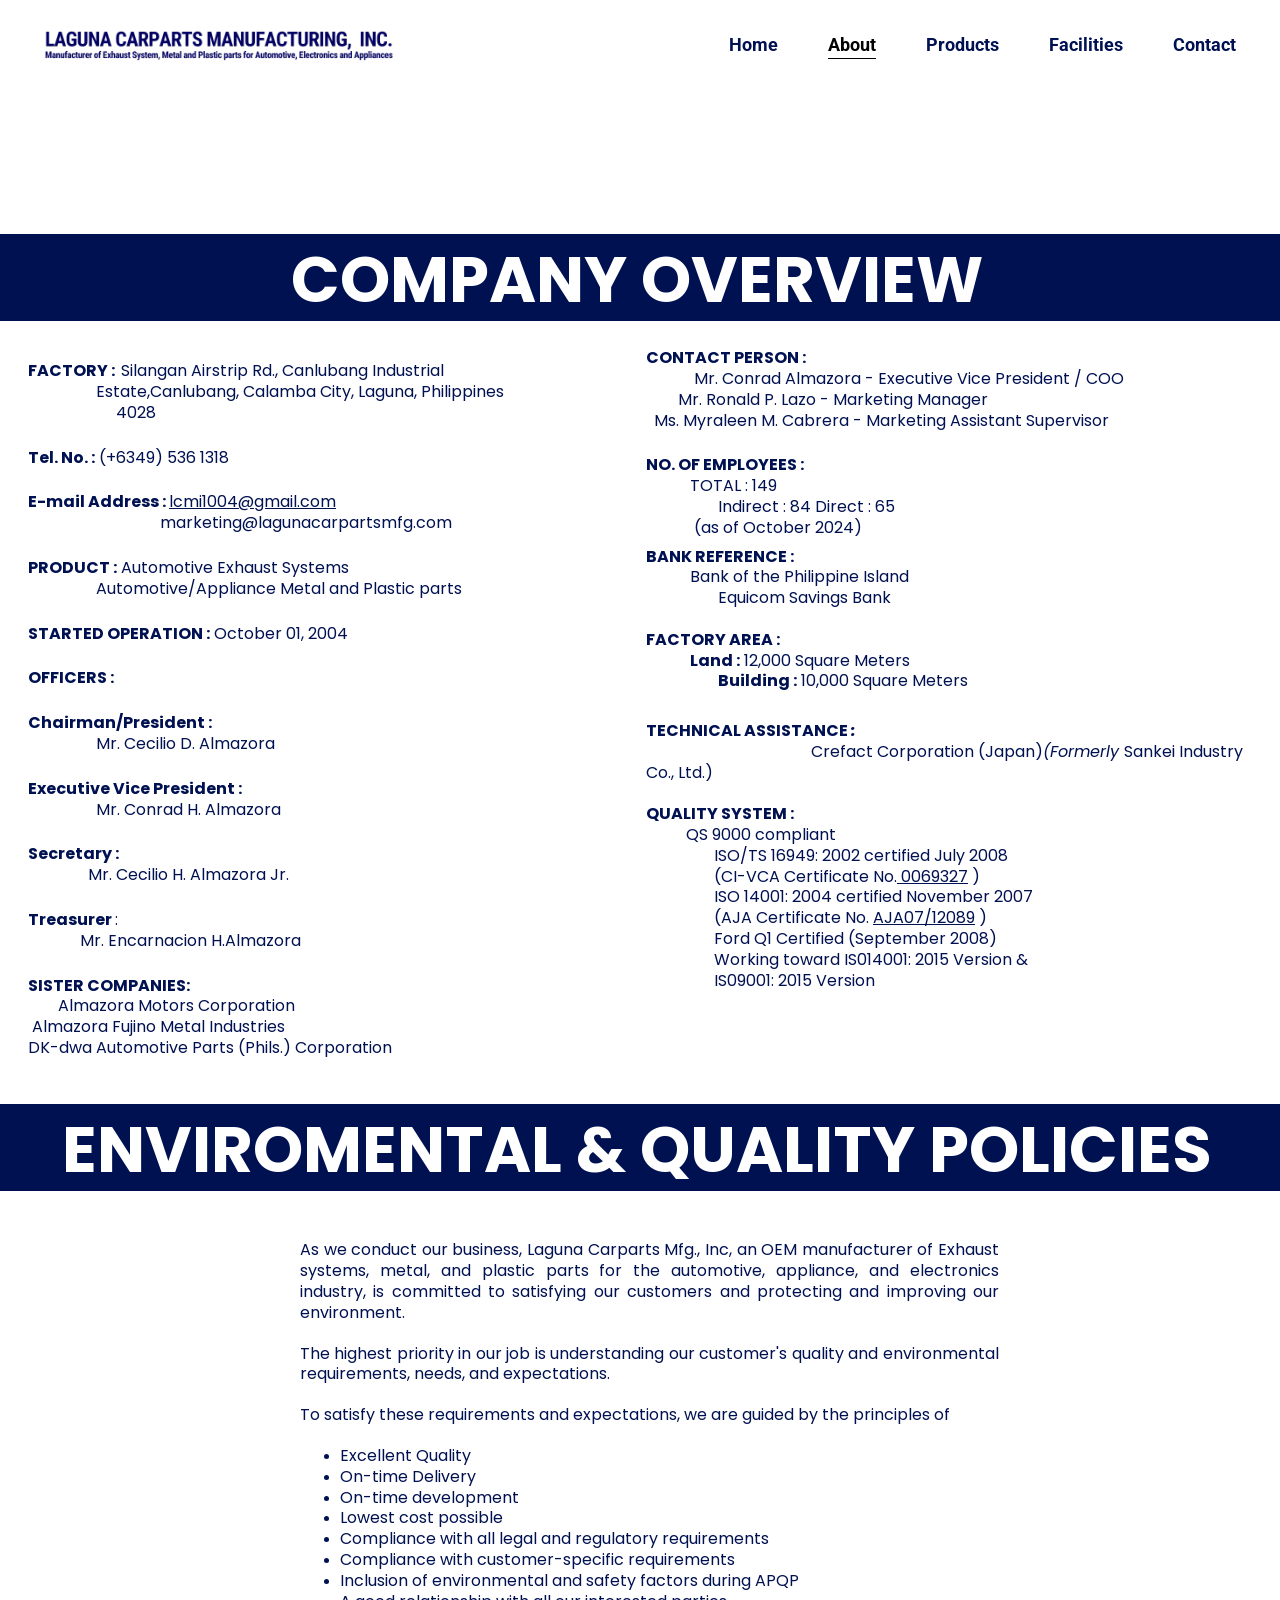
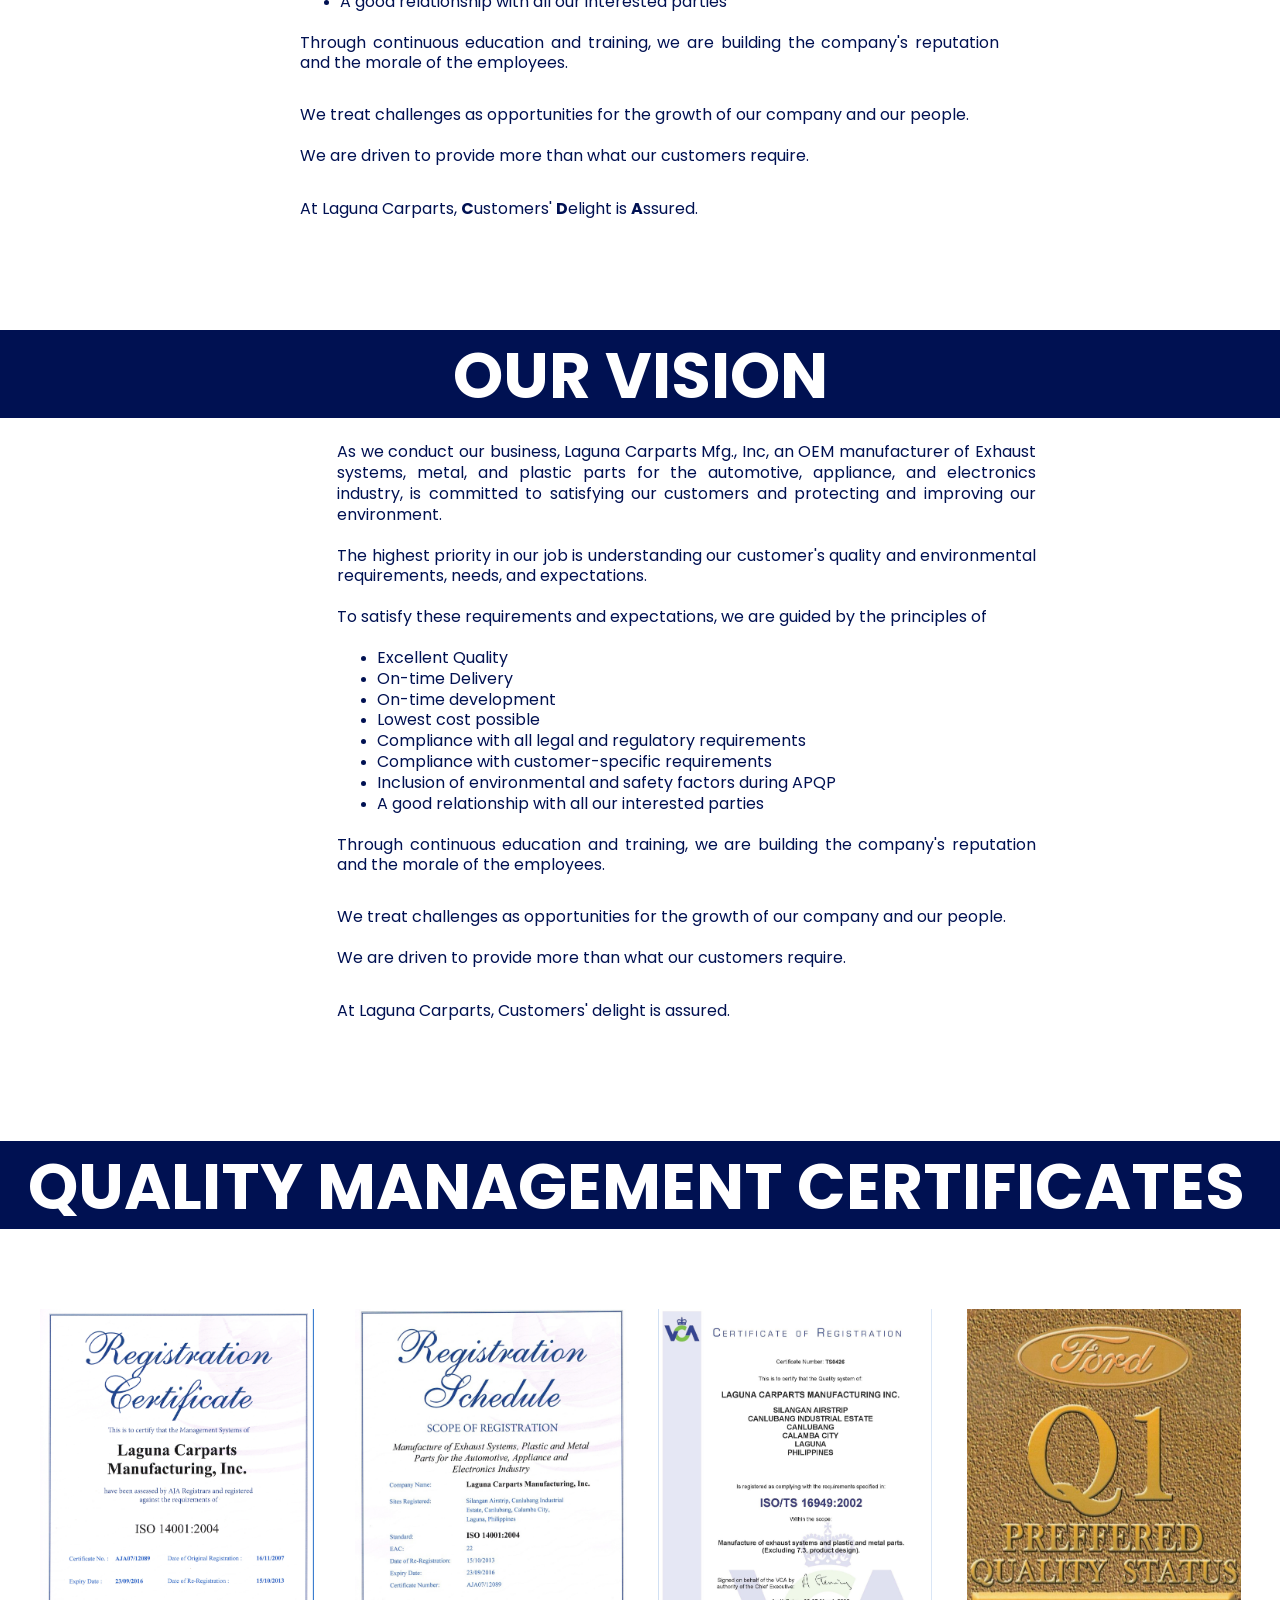
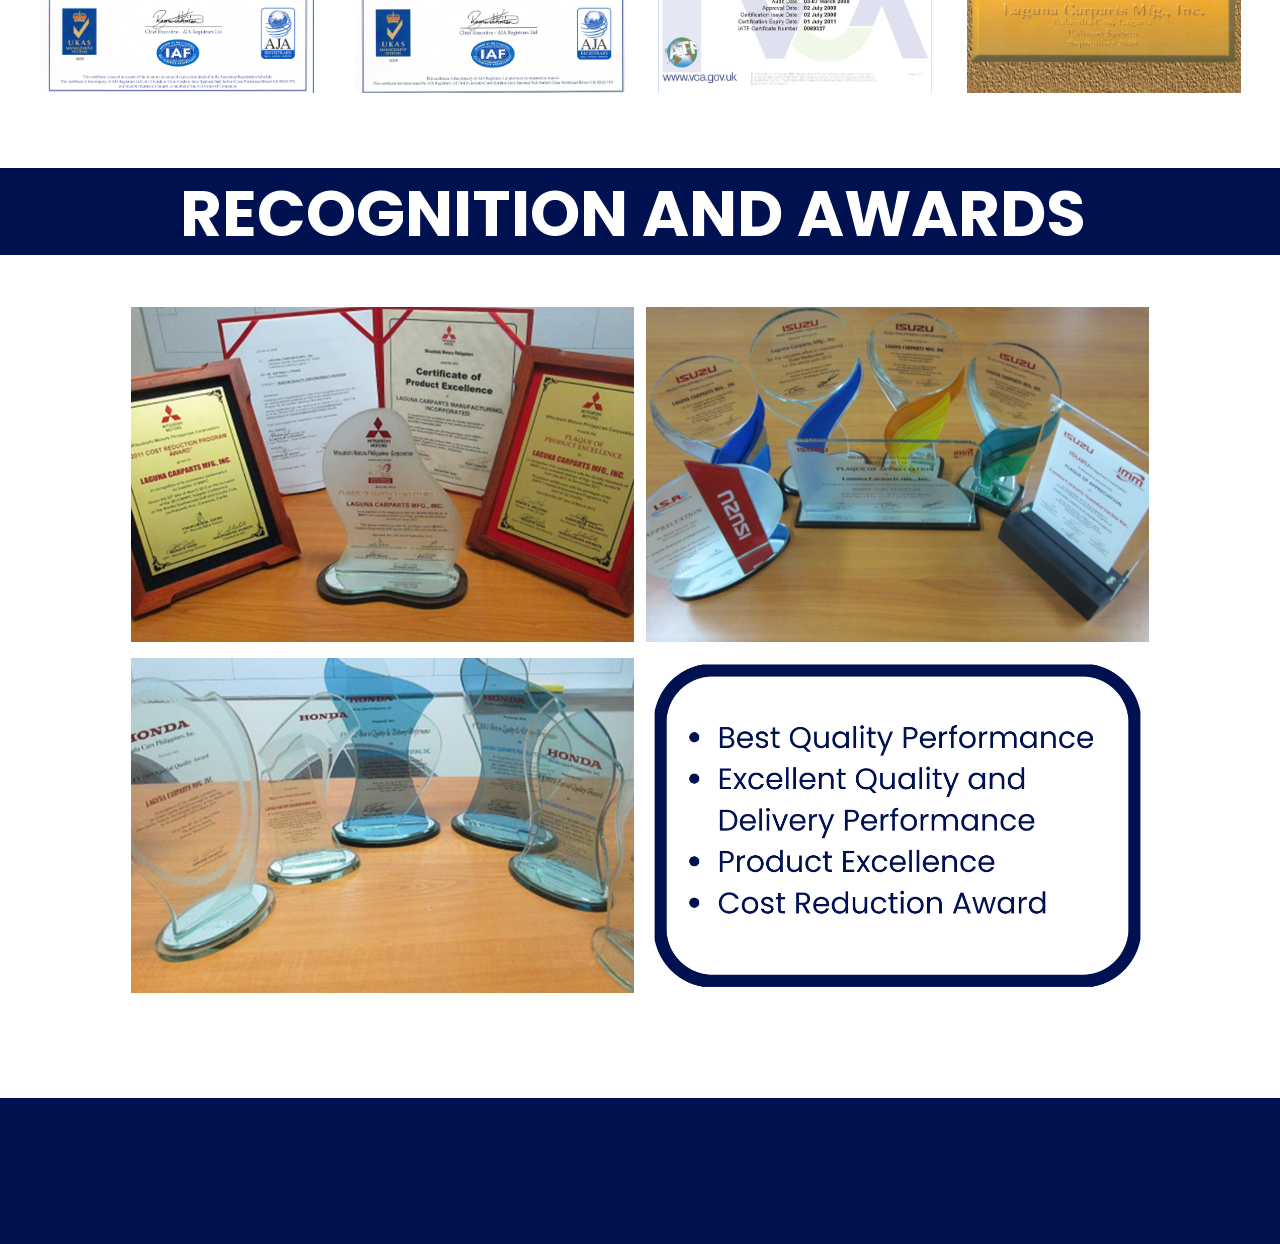
==== about.html @ 3dfc4397 "LagunaCarpartsMfg" ====
<!DOCTYPE html>
<html lang="en">
<head>
  <meta charset="utf-8">
  <meta name="viewport" content="width=device-width, initial-scale=1.0">
  <title>About | Laguna Carparts Mfg., Inc.</title>
  <meta name="description" content="Laguna Carparts Mfg., Inc. (LCMI) specializes in manufacturing and supplying automotive exhaust systems and metal and plastic component parts for the local automotive industries.">
  <link rel="icon" type="image/png" href="assets/images/favicon.png">
  <link rel="preconnect" href="https://fonts.googleapis.com">
  <link rel="preconnect" href="https://fonts.gstatic.com" crossorigin>
  <link href="https://fonts.googleapis.com/css2?family=Playfair+Display:wght@400;700&family=Poppins:wght@400;700&family=Roboto:wght@400;700&family=Source+Sans+Pro:wght@400;700&display=swap" rel="stylesheet">
  <link rel="stylesheet" href="css/site.css">
  <link rel="stylesheet" href="css/styles.css">
</head>
<body>
  <div id="app">
    <main style="--h1-font-size:64px;--h1-font-style:normal;--h1-font-family:var(--font-primary);--h1-font-weight:700;--h1-line-height:1.25;--h1-m-font-size:40px;--h1-letter-spacing:normal;--h1-text-transform:none;--h1-text-decoration:none;--h2-font-size:56px;--h2-font-style:normal;--h2-font-family:var(--font-primary);--h2-font-weight:400;--h2-line-height:1.25;--h2-m-font-size:36px;--h2-letter-spacing:normal;--h2-text-transform:none;--h2-text-decoration:none;--h3-font-size:48px;--h3-font-style:normal;--h3-font-family:var(--font-primary);--h3-font-weight:400;--h3-line-height:1.25;--h3-m-font-size:32px;--h3-letter-spacing:normal;--h3-text-transform:none;--h3-text-decoration:none;--h4-font-size:40px;--h4-font-style:normal;--h4-font-family:var(--font-primary);--h4-font-weight:400;--h4-line-height:1.25;--h4-m-font-size:28px;--h4-letter-spacing:normal;--h4-text-transform:none;--h4-text-decoration:none;--h5-font-size:32px;--h5-font-style:normal;--h5-font-family:var(--font-primary);--h5-font-weight:400;--h5-line-height:1.25;--h5-m-font-size:24px;--h5-letter-spacing:normal;--h5-text-transform:none;--h5-text-decoration:none;--h6-font-size:24px;--h6-font-style:normal;--h6-font-family:var(--font-primary);--h6-font-weight:400;--h6-line-height:1.25;--h6-m-font-size:20px;--h6-letter-spacing:normal;--h6-text-transform:none;--h6-text-decoration:none;--body-font-size:16px;--body-font-style:normal;--body-font-family:var(--font-secondary);--body-font-weight:400;--body-line-height:1.3;--body-m-font-size:16px;--body-letter-spacing:0;--body-text-transform:none;--body-text-decoration:none;--font-primary:&#39;Playfair Display&#39;,serif;--font-secondary:&#39;Source Sans Pro&#39;, sans-serif;--nav-link-color:rgb(0, 17, 82);--nav-link-font-size:18px;--nav-link-font-style:normal;--nav-link-font-family:var(--font-secondary);--nav-link-font-weight:400;--nav-link-line-height:1.5em;--nav-link-m-font-size:16px;--nav-link-letter-spacing:0;--nav-link-text-transform:none;--nav-link-text-decoration:none;--body-large-font-size:18px;--body-large-font-style:normal;--body-large-font-family:var(--font-secondary);--body-large-font-weight:400;--body-large-line-height:1.5em;--body-large-m-font-size:18px;--body-large-letter-spacing:0;--body-large-text-transform:none;--body-large-text-decoration:none;--body-small-font-size:14px;--body-small-font-style:normal;--body-small-font-family:var(--font-secondary);--body-small-font-weight:400;--body-small-line-height:1;--body-small-m-font-size:14px;--body-small-letter-spacing:0;--body-small-text-transform:none;--body-small-text-decoration:none;--grid-button-primary-font-size:14px;--grid-button-primary-padding-x:32px;--grid-button-primary-padding-y:14px;--grid-button-primary-font-style:normal;--grid-button-primary-border-null:none;--grid-button-primary-font-family:var(--font-secondary);--grid-button-primary-font-weight:400;--grid-button-primary-line-height:1.4;--grid-button-primary-m-font-size:14px;--grid-button-primary-m-padding-x:32px;--grid-button-primary-m-padding-y:14px;--grid-button-primary-box-shadow-x:0px;--grid-button-primary-box-shadow-y:0px;--grid-button-primary-border-radius:999px;--grid-button-primary-letter-spacing:normal;--grid-button-primary-text-transform:uppercase;--grid-button-primary-box-shadow-blur:0px;--grid-button-primary-box-shadow-null:none;--grid-button-primary-text-decoration:none;--grid-button-primary-box-shadow-color:rgba(0, 0, 0, 0);--grid-button-primary-border-null-hover:none;--grid-button-primary-box-shadow-spread:0px;--grid-button-primary-box-shadow-x-hover:0px;--grid-button-primary-box-shadow-y-hover:0px;--grid-button-primary-transition-duration:0.2s;--grid-button-primary-background-color-null:;--grid-button-primary-box-shadow-blur-hover:0px;--grid-button-primary-box-shadow-null-hover:none;--grid-button-primary-box-shadow-color-hover:0px;--grid-button-primary-box-shadow-spread-hover:0px;--grid-button-primary-transition-timing-function:ease;--grid-button-primary-background-color-null-hover:;--grid-button-secondary-font-size:14px;--grid-button-secondary-padding-x:32px;--grid-button-secondary-padding-y:14px;--grid-button-secondary-font-style:normal;--grid-button-secondary-border-null:none;--grid-button-secondary-font-family:var(--font-secondary);--grid-button-secondary-font-weight:400;--grid-button-secondary-line-height:1.4;--grid-button-secondary-m-font-size:14px;--grid-button-secondary-m-padding-x:32px;--grid-button-secondary-m-padding-y:14px;--grid-button-secondary-box-shadow-x:0px;--grid-button-secondary-box-shadow-y:0px;--grid-button-secondary-border-radius:999px;--grid-button-secondary-letter-spacing:normal;--grid-button-secondary-text-transform:uppercase;--grid-button-secondary-box-shadow-blur:0px;--grid-button-secondary-box-shadow-null:none;--grid-button-secondary-text-decoration:none;--grid-button-secondary-box-shadow-color:rgba(0, 0, 0, 0);--grid-button-secondary-border-null-hover:none;--grid-button-secondary-box-shadow-spread:0px;--grid-button-secondary-box-shadow-x-hover:0px;--grid-button-secondary-box-shadow-y-hover:0px;--grid-button-secondary-transition-duration:0.2s;--grid-button-secondary-background-color-null:;--grid-button-secondary-box-shadow-blur-hover:0px;--grid-button-secondary-box-shadow-null-hover:none;--grid-button-secondary-box-shadow-color-hover:0px;--grid-button-secondary-box-shadow-spread-hover:0px;--grid-button-secondary-transition-timing-function:ease;--grid-button-secondary-background-color-null-hover:;--bd11b3cc:35px;" class="page"><div class="top-blocks"><header class="block-header" style="--nav-link-font-family:Roboto;--nav-link-font-weight:700;--nav-link-text-color:rgb(0, 17, 82);--nav-link-text-color-hover:rgb(0, 0, 0);--header-height-mobile:35px;--width:1240px;--padding-top:0px;--padding:0px 16px 0px 16px;--padding-right:16px;--padding-bottom:0px;--padding-left:16px;--logo-width:350px;--cartIconSize:40px;--link-spacing:50px;--m-logo-width:139px;--m-link-spacing:40px;--element-spacing:0px;--contrastBackgroundColor:rgb(224, 224, 224);--background-color:rgb(255, 255, 255);" backgroundcolorcontrast="rgb(224, 224, 224)" height="88" is-in-preview-mode="false" is-preview-mobile-view="false" data-v-06cc56f8><div class="background" style="--background-color:rgb(255, 255, 255);" data-v-06cc56f8></div><div class="block-header-layout-desktop block-header-layout-desktop--desktop-1" style="--v5c616aa5:min-content auto ;--v2e94a9f4:0px;" data-v-c1535ecd><a class="block-header-logo block-header__logo" href="index.html" data-v-06cc56f8 style="--v6f401cb2:350px;--v5ef47fbb:88px;--b298f7c8:24px;--b1fe0892:24;--v6313685a:400;--v66b767ed:139px;--v56669be0:35px;--v00407601:24px;" data-v-2fe39434><img class="block-header-logo__image" src="assets/images/4-YBg86GPN9WuVxKGg.png" alt="Laguna Carparts Mfg., Inc. logo" data-v-2fe39434></a><nav class="block-header__nav" data-v-06cc56f8><ul class="block-header__nav-links" data-v-06cc56f8><li class="block-header-item" data-v-06cc56f8 data-v-f7e431f3><label class="block-header-item__label" data-v-f7e431f3><div class="item-content-wrapper block-header-item__item" aria-haspopup="false" data-v-f7e431f3 data-v-76d5a5f3><a class="item-content" target href="index.html" data-v-76d5a5f3>Home</a></div></label></li><li class="block-header-item" data-v-06cc56f8 data-v-f7e431f3><label class="block-header-item__label" data-v-f7e431f3><div class="item-content-wrapper item-content-wrapper--active block-header-item__item" aria-haspopup="false" data-v-f7e431f3 data-v-76d5a5f3><a class="item-content" target href="about.html" data-v-76d5a5f3>About</a></div></label></li><li class="block-header-item" data-v-06cc56f8 data-v-f7e431f3><label class="block-header-item__label" data-v-f7e431f3><div class="item-content-wrapper block-header-item__item" aria-haspopup="false" data-v-f7e431f3 data-v-76d5a5f3><a class="item-content" target href="products.html" data-v-76d5a5f3>Products</a></div></label></li><li class="block-header-item" data-v-06cc56f8 data-v-f7e431f3><label class="block-header-item__label" data-v-f7e431f3><div class="item-content-wrapper block-header-item__item" aria-haspopup="false" data-v-f7e431f3 data-v-76d5a5f3><a class="item-content" target href="facilities.html" data-v-76d5a5f3>Facilities</a></div></label></li><li class="block-header-item" data-v-06cc56f8 data-v-f7e431f3><label class="block-header-item__label" data-v-f7e431f3><div class="item-content-wrapper block-header-item__item" aria-haspopup="false" data-v-f7e431f3 data-v-76d5a5f3><a class="item-content" target href="contact.html" data-v-76d5a5f3>Contact</a></div></label></li></ul></nav></div><div class="block-header-layout-mobile block-header-layout-mobile--mobile-1" style="--v5c616aa5:min-content auto ;--v2e94a9f4:0px;" data-v-c1535ecd><a class="block-header-logo block-header__logo" href="index.html" data-v-06cc56f8 style="--v6f401cb2:350px;--v5ef47fbb:88px;--b298f7c8:24px;--b1fe0892:24;--v6313685a:400;--v66b767ed:139px;--v56669be0:35px;--v00407601:24px;" data-v-2fe39434><img class="block-header-logo__image" src="assets/images/4-YBg86GPN9WuVxKGg.png" alt="Laguna Carparts Mfg., Inc. logo" data-v-2fe39434></a><button type="button" class="burger block-header__hamburger-menu" title="Menu" data-v-06cc56f8 style="--v63017ab5:var(--nav-link-text-color);" data-v-43ca5418><span class="burger__bun" data-v-43ca5418></span><span class="burger__meat" data-v-43ca5418></span><span class="burger__bun" data-v-43ca5418></span></button><div class="block-header-layout-mobile__dropdown--link-align-right block-header-layout-mobile__dropdown" data-v-c1535ecd><nav class="block-header__nav" data-v-06cc56f8><ul class="block-header__nav-links" data-v-06cc56f8><li class="block-header-item" data-v-06cc56f8 data-v-f7e431f3><label class="block-header-item__label" data-v-f7e431f3><div class="item-content-wrapper block-header-item__item" aria-haspopup="false" data-v-f7e431f3 data-v-76d5a5f3><a class="item-content" target href="index.html" data-v-76d5a5f3>Home</a></div></label></li><li class="block-header-item" data-v-06cc56f8 data-v-f7e431f3><label class="block-header-item__label" data-v-f7e431f3><div class="item-content-wrapper item-content-wrapper--active block-header-item__item" aria-haspopup="false" data-v-f7e431f3 data-v-76d5a5f3><a class="item-content" target href="about.html" data-v-76d5a5f3>About</a></div></label></li><li class="block-header-item" data-v-06cc56f8 data-v-f7e431f3><label class="block-header-item__label" data-v-f7e431f3><div class="item-content-wrapper block-header-item__item" aria-haspopup="false" data-v-f7e431f3 data-v-76d5a5f3><a class="item-content" target href="products.html" data-v-76d5a5f3>Products</a></div></label></li><li class="block-header-item" data-v-06cc56f8 data-v-f7e431f3><label class="block-header-item__label" data-v-f7e431f3><div class="item-content-wrapper block-header-item__item" aria-haspopup="false" data-v-f7e431f3 data-v-76d5a5f3><a class="item-content" target href="facilities.html" data-v-76d5a5f3>Facilities</a></div></label></li><li class="block-header-item" data-v-06cc56f8 data-v-f7e431f3><label class="block-header-item__label" data-v-f7e431f3><div class="item-content-wrapper block-header-item__item" aria-haspopup="false" data-v-f7e431f3 data-v-76d5a5f3><a class="item-content" target href="contact.html" data-v-76d5a5f3>Contact</a></div></label></li></ul></nav></div></div></header></div><div class="page__blocks" data-pagefind-body="" data-pagefind-filter="type:other" data-pagefind-meta="title[data-pf-title]" data-pf-title="About"><section id="zJN0BK" class="block block--desktop-first-visible block--mobile-first-visible" style="--rows:7;--width:1224px;--row-gap:16px;--row-size:48px;--column-gap:24px;--block-padding-top:16px;--block-padding:16px 0px 16px 0px;--block-padding-right:0px;--block-padding-bottom:16px;--block-padding-left:0px;--m-block-padding:40px 16px 40px 16px;" data-v-6686dd9a><div class="block-background" data-v-6686dd9a style="--v4cfc8878:rgb(255, 255, 255);--v5abb0200:50%;--v5c6fda9f:0%;--v47c095f9:50%;--v000e51f2:center;--v79d8fbfe:calc(-20svh * 50 / 100);--v3f9ca25a:false;"></div><div class="block-layout block-layout--layout" style="--m-grid-template-rows: 1fr;--t-grid-template-rows: 1fr;--small-desktop-grid-template-rows: 1fr;--grid-template-rows: 1fr;--m-grid-template-columns:100.00%;--grid-template-columns:100.00%;--m-block-min-height:161px;--t-block-min-height:161px;--small-desktop-block-min-height:11.928104575163399vw;--block-min-height:146px;--v3f3138e2:1224px;--c27f45b8:360px;--v66d5c4a6:0 4.444444444444445vw;--v1984096a:0 16px;" data-v-6686dd9a></div></section><section id="zWOEMY" class="block" style="--rows:7;--width:1224px;--row-gap:16px;--row-size:48px;--column-gap:24px;--block-padding-top:16px;--block-padding:16px 0px 16px 0px;--block-padding-right:0px;--block-padding-bottom:16px;--block-padding-left:0px;--m-block-padding:40px 16px 40px 16px;" data-v-6686dd9a><div class="block-background" data-v-6686dd9a style="--v4cfc8878:rgb(0, 17, 82);--v5abb0200:50%;--v5c6fda9f:0%;--v47c095f9:50%;--v000e51f2:center;--v79d8fbfe:calc(-20svh * 50 / 100);--v3f9ca25a:false;"></div><div class="block-layout block-layout--layout" style="--m-grid-template-rows:3.89vw auto 113px;--t-grid-template-rows:minmax(14px, auto) minmax(32px, auto) 1fr;--small-desktop-grid-template-rows:minmax(7.11vw, auto) 0.00vw;--grid-template-rows:minmax(87px, auto) 1fr;--m-grid-template-columns:100.00%;--grid-template-columns:21.49% 57.03% 21.49%;--m-block-min-height:auto;--t-block-min-height:159px;--small-desktop-block-min-height:auto;--block-min-height:87px;--v3f3138e2:1224px;--c27f45b8:360px;--v66d5c4a6:0 4.444444444444445vw;--v1984096a:0 16px;" data-v-6686dd9a><div class="layout-element layout-element--layout layout-element transition transition--" style="--text:left;--align:flex-start;--justify:flex-start;--m-element-margin:0 0 24px 0;--z-index:1;--grid-row:1/2;--grid-column:2/3;--m-grid-row:2/3;--m-grid-column:1/2;--v72f86ff9:87px;--v4c707db6:32px;" data-v-5636d6b6><div class="text-box layout-element__component layout-element__component--GridTextBox" id="zx8Igz" data-v-5636d6b6 style="--v2b806092:break-spaces;--v12d9d480:initial;--d294b058:break-spaces;"><h5 dir="auto" style="color: rgb(255, 255, 255); --lineHeightDesktop: 1.3; --fontSizeDesktop: 64px"><span style="font-family: Poppins; font-weight: 700">COMPANY OVERVIEW</span></h5></div></div></div></section><section id="z8gxCO" class="block" style="--rows:11;--width:1180px;--m-rows:11;--row-gap:16px;--row-size:48px;--column-gap:24px;--block-padding-top:16px;--block-padding:16px 0px 16px 0px;--block-padding-right:0px;--block-padding-bottom:16px;--block-padding-left:0px;--m-block-padding:55px 16px 80px 16px;--oldContentWidth:1600px;" data-v-6686dd9a><div class="block-background" data-v-6686dd9a style="--v4cfc8878:rgb(255, 255, 255);--v5abb0200:50%;--v5c6fda9f:0%;--v47c095f9:50%;--v000e51f2:center;--v79d8fbfe:calc(-20svh * 50 / 100);--v3f9ca25a:false;"></div><div class="block-layout block-layout--layout" style="--m-grid-template-rows:17.22vw auto 3.89vw auto 78px;--t-grid-template-rows:minmax(62px, auto) minmax(702px, auto) minmax(14px, auto) minmax(949px, auto) 1fr;--small-desktop-grid-template-rows:minmax(2.21vw, auto) minmax(1.06vw, auto) minmax(51.80vw, auto) minmax(5.23vw, auto) 3.68vw;--grid-template-rows:minmax(27px, auto) minmax(13px, auto) minmax(634px, auto) minmax(64px, auto) 1fr;--m-grid-template-columns:100.00%;--grid-template-columns:49.51% 0.98% 49.51%;--m-block-min-height:auto;--t-block-min-height:1805px;--small-desktop-block-min-height:auto;--block-min-height:783px;--v3f3138e2:1224px;--c27f45b8:360px;--v66d5c4a6:0 4.444444444444445vw;--v1984096a:0 16px;" data-v-6686dd9a><div class="layout-element layout-element--layout layout-element transition transition--" style="--text:left;--align:flex-start;--justify:flex-start;--m-element-margin:0 0 16px 0;--z-index:1;--grid-row:3/5;--grid-column:1/2;--m-grid-row:2/3;--m-grid-column:1/2;--v72f86ff9:698px;--v4c707db6:702px;" data-v-5636d6b6><div class="text-box layout-element__component layout-element__component--GridTextBox" id="z_WAXN" data-v-5636d6b6 style="--v2b806092:break-spaces;--v12d9d480:initial;--d294b058:break-spaces;"><p dir="auto" class="body-small" style="color: rgb(0, 17, 82); --lineHeightDesktop: 1.3; --fontSizeDesktop: 16px;"><span style="font-family: Poppins; font-weight: 700;"><strong>FACTORY :  </strong></span><span style="font-family: Poppins; font-weight: 400;">Silangan Airstrip Rd., Canlubang Industrial                                                                Estate,Canlubang, Calamba City, Laguna, Philippines       </span><br><span style="font-family: Poppins; font-weight: 400;">                      4028</span></p><p dir="auto" class="body-small" style="color: rgb(0, 17, 82); --lineHeightDesktop: 1.3; --fontSizeDesktop: 16px;"><span style="font-family: Poppins; font-weight: 700;"><strong>Tel. No. :</strong></span><span style="font-family: Poppins; font-weight: 400;"> (+6349) 536 1318</span></p><p dir="auto" class="body-small" style="color: rgb(0, 17, 82); --lineHeightDesktop: 1.3; --fontSizeDesktop: 16px;"><span style="font-family: Poppins; font-weight: 700;"><strong>E-mail Address : </strong></span><span style="font-family: Poppins; font-weight: 400;"><a target="_blank" href="mailto:lcmi1004@gmail.com">lcmi1004@gmail.com</a></span><br><span style="font-family: Poppins; font-weight: 400;">                                 marketing@lagunacarpartsmfg.com</span></p><p dir="auto" class="body-small" style="color: rgb(0, 17, 82); --lineHeightDesktop: 1.3; --fontSizeDesktop: 16px;"><span style="font-family: Poppins; font-weight: 400;"><strong>PRODUCT :</strong> Automotive Exhaust Systems                                                                                        Automotive/Appliance Metal and Plastic parts</span></p><p dir="auto" class="body-small" style="color: rgb(0, 17, 82); --lineHeightDesktop: 1.3; --fontSizeDesktop: 16px;"><span style="font-family: Poppins; font-weight: 400;"><strong>STARTED OPERATION :</strong> October 01, 2004</span></p><p dir="auto" class="body-small" style="color: rgb(0, 17, 82); --lineHeightDesktop: 1.3; --fontSizeDesktop: 16px;"><span style="font-family: Poppins; font-weight: 400;"><strong>OFFICERS :</strong></span></p><p dir="auto" class="body-small" style="color: rgb(0, 17, 82); --lineHeightDesktop: 1.3; --fontSizeDesktop: 16px; margin-bottom: 24px;"><span style="font-family: Poppins; font-weight: 400;"><strong>Chairman/President :</strong>                                                                                                                          Mr. Cecilio D. Almazora</span></p><p dir="auto" class="body-small" style="color: rgb(0, 17, 82); --lineHeightDesktop: 1.3; --fontSizeDesktop: 16px;"><span style="font-family: Poppins; font-weight: 400;"><strong>Executive Vice President :</strong>                                                                                                                   Mr. Conrad H. Almazora</span></p><p dir="auto" class="body-small" style="color: rgb(0, 17, 82); --lineHeightDesktop: 1.3; --fontSizeDesktop: 16px;"><span style="font-family: Poppins; font-weight: 400;"><strong>Secretary :</strong>                                                                                                                                               Mr. Cecilio H. Almazora Jr.</span></p><p dir="auto" class="body-small" style="color: rgb(0, 17, 82); --lineHeightDesktop: 1.3; --fontSizeDesktop: 16px;"><span style="font-family: Poppins; font-weight: 400;"><strong>Treasurer </strong>:                                                                                                                                              Mr. Encarnacion H.Almazora</span></p><p dir="auto" class="body-small" style="color: rgb(0, 17, 82); --lineHeightDesktop: 1.3; --fontSizeDesktop: 16px;"><span style="font-family: Poppins; font-weight: 400;"><strong>SISTER COMPANIES:                                                                                                                                                              </strong>Almazora Motors Corporation                                                                                     Almazora Fujino Metal Industries                                                                                 DK-dwa Automotive Parts (Phils.) Corporation</span></p></div></div><div class="layout-element layout-element--layout layout-element transition transition--" style="--text:left;--align:flex-start;--justify:flex-start;--m-element-margin:0 0 16px 0;--z-index:2;--grid-row:2/4;--grid-column:3/4;--m-grid-row:4/5;--m-grid-column:1/2;--v72f86ff9:647px;--v4c707db6:949px;" data-v-5636d6b6><div class="text-box layout-element__component layout-element__component--GridTextBox" id="zxgVv1" data-v-5636d6b6 style="--v2b806092:break-spaces;--v12d9d480:initial;--d294b058:break-spaces;"><p dir="auto" style="color: rgb(0, 17, 82); --lineHeightDesktop: 1.3; --fontSizeDesktop: 16px" class="body-small"><span style="font-family: Poppins; font-weight: 400"><strong>CONTACT PERSON :    </strong>                                                                                                                        Mr. Conrad Almazora - Executive Vice President / COO                                        Mr. Ronald P. Lazo - Marketing Manager                                                                    Ms. Myraleen M. Cabrera - Marketing Assistant Supervisor</span></p><p dir="auto" style="color: rgb(0, 17, 82); margin-bottom: 0pt" class="body"><span style="font-family: Poppins; font-weight: 400"><strong>NO. OF EMPLOYEES :</strong>                                                                                                                           TOTAL : 149</span></p><p dir="auto" style="color: rgb(0, 17, 82); margin-bottom: 8px" class="body"><span style="font-family: Poppins; font-weight: 400">                  Indirect : 84 Direct : 65                                                                                                     (as of October 2024)</span></p><p dir="auto" style="color: rgb(0, 17, 82); margin-bottom: 0pt" class="body"><span style="font-family: Poppins; font-weight: 400"><strong>BANK REFERENCE :</strong>                                                                                                                             Bank of the Philippine Island</span></p><p dir="auto" style="color: rgb(0, 17, 82); margin-bottom: 0pt" class="body"><span style="font-family: Poppins; font-weight: 400">                  Equicom Savings Bank</span></p><p dir="auto" style="color: rgb(0, 17, 82); margin-bottom: 0pt" class="body"></p><p dir="auto" style="color: rgb(0, 17, 82); margin-bottom: 0pt" class="body"><span style="font-family: Poppins; font-weight: 400"><strong>FACTORY AREA :  </strong>                                                                                                                               <strong>Land :</strong> 12,000 Square Meters</span></p><p dir="auto" style="color: rgb(0, 17, 82); margin-bottom: 8px" class="body"><span style="font-family: Poppins; font-weight: 400">                  <strong>Building :</strong> 10,000 Square Meters</span></p><p dir="auto" style="color: rgb(0, 17, 82); margin-bottom: 0pt" class="body"></p><p dir="auto" style="color: rgb(0, 17, 82); margin-bottom: 0pt" class="body"><span style="font-family: Poppins; font-weight: 400"><strong>TECHNICAL ASSISTANCE <em>:</em></strong><em>                                                                                                                </em>Crefact Corporation (Japan)<em>(Formerly </em>Sankei Industry Co., Ltd.)</span></p><p dir="auto" style="color: rgb(0, 17, 82); margin-bottom: 0pt" class="body"></p><p dir="auto" style="color: rgb(0, 17, 82); margin-bottom: 0pt" class="body"><span style="font-family: Poppins; font-weight: 400"><strong>QUALITY SYSTEM :</strong>                                                                                                                            QS 9000 compliant</span></p><p dir="auto" style="color: rgb(0, 17, 82); margin-bottom: 0pt" class="body"><span style="font-family: Poppins; font-weight: 400">                 ISO/TS 16949: 2002 certified July 2008</span></p><p dir="auto" style="color: rgb(0, 17, 82); margin-bottom: 0pt" class="body"><span style="font-family: Poppins; font-weight: 400">                 (CI-VCA Certificate No.<u> 0069327</u> )</span></p><p dir="auto" style="color: rgb(0, 17, 82); margin-bottom: 0pt" class="body"><span style="font-family: Poppins; font-weight: 400">                 ISO 14001: 2004 certified November 2007</span></p><p dir="auto" style="color: rgb(0, 17, 82); margin-bottom: 0pt" class="body"><span style="font-family: Poppins; font-weight: 400">                 (AJA Certificate No. <u>AJA07/12089</u> )</span></p><p dir="auto" style="color: rgb(0, 17, 82); margin-bottom: 0pt" class="body"><span style="font-family: Poppins; font-weight: 400">                 Ford Q1 Certified (September 2008)</span></p><p dir="auto" style="color: rgb(0, 17, 82); margin-bottom: 0pt" class="body"><span style="font-family: Poppins; font-weight: 400">                 Working toward IS014001: 2015 Version &amp;</span></p><p dir="auto" style="color: rgb(0, 17, 82); margin-bottom: 0pt" class="body"><span style="font-family: Poppins; font-weight: 400">                 IS09001: 2015 Version</span></p></div></div></div></section><section id="z7ZyLu" class="block" style="--rows:7;--width:1224px;--row-gap:16px;--row-size:48px;--column-gap:24px;--block-padding-top:16px;--block-padding:16px 0px 16px 0px;--block-padding-right:0px;--block-padding-bottom:16px;--block-padding-left:0px;--m-block-padding:40px 16px 40px 16px;" data-v-6686dd9a><div class="block-background" data-v-6686dd9a style="--v4cfc8878:rgb(0, 17, 82);--v5abb0200:50%;--v5c6fda9f:0%;--v47c095f9:50%;--v000e51f2:center;--v79d8fbfe:calc(-20svh * 50 / 100);--v3f9ca25a:false;"></div><div class="block-layout block-layout--layout" style="--m-grid-template-rows:3.89vw auto 81px;--t-grid-template-rows:minmax(14px, auto) minmax(64px, auto) 1fr;--small-desktop-grid-template-rows:minmax(7.11vw, auto) 0.00vw;--grid-template-rows:minmax(87px, auto) 1fr;--m-grid-template-columns:100.00%;--grid-template-columns:2.78% 94.53% 2.70%;--m-block-min-height:auto;--t-block-min-height:159px;--small-desktop-block-min-height:auto;--block-min-height:87px;--v3f3138e2:1224px;--c27f45b8:360px;--v66d5c4a6:0 4.444444444444445vw;--v1984096a:0 16px;" data-v-6686dd9a><div class="layout-element layout-element--layout layout-element transition transition--" style="--text:left;--align:flex-start;--justify:flex-start;--m-element-margin:0 0 24px 0;--z-index:1;--grid-row:1/2;--grid-column:2/3;--m-grid-row:2/3;--m-grid-column:1/2;--v72f86ff9:87px;--v4c707db6:64px;" data-v-5636d6b6><div class="text-box layout-element__component layout-element__component--GridTextBox" id="zz2uq2" data-v-5636d6b6 style="--v2b806092:break-spaces;--v12d9d480:initial;--d294b058:break-spaces;"><h5 dir="auto" style="color: rgb(255, 255, 255); --lineHeightDesktop: 1.3; --fontSizeDesktop: 64px"><span style="font-family: Poppins; font-weight: 700">ENVIROMENTAL &amp; QUALITY POLICIES</span></h5></div></div></div></section><section id="zeg8My" class="block" style="--rows:11;--width:1180px;--m-rows:11;--row-gap:16px;--row-size:48px;--column-gap:24px;--block-padding-top:16px;--block-padding:16px 0px 16px 0px;--block-padding-right:0px;--block-padding-bottom:16px;--block-padding-left:0px;--m-block-padding:55px 16px 80px 16px;--oldContentWidth:1600px;" data-v-6686dd9a><div class="block-background" data-v-6686dd9a style="--v4cfc8878:rgb(255, 255, 255);--v5abb0200:50%;--v5c6fda9f:0%;--v47c095f9:50%;--v000e51f2:center;--v79d8fbfe:calc(-20svh * 50 / 100);--v3f9ca25a:false;"></div><div class="block-layout block-layout--layout" style="--m-grid-template-rows:16.67vw auto 32px;--t-grid-template-rows:minmax(60px, auto) minmax(917px, auto) 1fr;--small-desktop-grid-template-rows:minmax(4.00vw, auto) minmax(48.94vw, auto) 7.43vw;--grid-template-rows:minmax(49px, auto) minmax(599px, auto) 1fr;--m-grid-template-columns:100.00%;--grid-template-columns:22.22% 57.11% 20.67%;--m-block-min-height:auto;--t-block-min-height:1009px;--small-desktop-block-min-height:auto;--block-min-height:739px;--v3f3138e2:1224px;--c27f45b8:360px;--v66d5c4a6:0 4.444444444444445vw;--v1984096a:0 16px;" data-v-6686dd9a><div class="layout-element layout-element--layout layout-element transition transition--" style="--text:justify;--align:flex-start;--justify:flex-start;--m-element-margin:0 0 16px 0;--z-index:1;--grid-row:2/3;--grid-column:2/3;--m-grid-row:2/3;--m-grid-column:1/2;--v72f86ff9:599px;--v4c707db6:917px;" data-v-5636d6b6><div class="text-box layout-element__component layout-element__component--GridTextBox" id="zXvnP7" data-v-5636d6b6 style="--v2b806092:normal;--v12d9d480:initial;--d294b058:normal;"><p dir="auto" class="body-small" style="color: rgb(0, 17, 82); --lineHeightDesktop: 1.3; --fontSizeDesktop: 16px; margin-bottom: 20px;"><span style="font-family: Poppins; font-weight: 400;">As we conduct our business, Laguna Carparts Mfg., Inc, an OEM manufacturer of Exhaust systems, metal, and plastic parts for the automotive, appliance, and electronics industry, is committed to satisfying our customers and protecting and improving our environment.</span></p><p dir="auto" class="body" style="color: rgb(0, 17, 82); margin-bottom: 20px;"><span style="font-family: Poppins; font-weight: 400;">The highest priority in our job is understanding our customer's quality and environmental requirements, needs, and expectations.</span></p><p dir="auto" class="body" style="color: rgb(0, 17, 82); margin-bottom: 20px;"><span style="font-family: Poppins; font-weight: 400;">To satisfy these requirements and expectations, we are guided by the principles of</span></p><ul dir="auto"><li style="color: rgb(0, 17, 82);"><p dir="auto" class="body" style="color: rgb(0, 17, 82);"><span style="font-family: Poppins; font-weight: 400;">Excellent Quality</span></p></li><li style="color: rgb(0, 17, 82);"><p dir="auto" class="body" style="color: rgb(0, 17, 82);"><span style="font-family: Poppins; font-weight: 400;">On-time Delivery</span></p></li><li style="color: rgb(0, 17, 82);"><p dir="auto" class="body" style="color: rgb(0, 17, 82);"><span style="font-family: Poppins; font-weight: 400;">On-time development</span></p></li><li style="color: rgb(0, 17, 82);"><p dir="auto" class="body" style="color: rgb(0, 17, 82);"><span style="font-family: Poppins; font-weight: 400;"> Lowest cost possible</span></p></li><li style="color: rgb(0, 17, 82);"><p dir="auto" class="body" style="color: rgb(0, 17, 82);"><span style="font-family: Poppins; font-weight: 400;"> Compliance with all legal and regulatory requirements</span></p></li><li style="color: rgb(0, 17, 82);"><p dir="auto" class="body" style="color: rgb(0, 17, 82);"><span style="font-family: Poppins; font-weight: 400;"> Compliance with customer-specific requirements</span></p></li><li style="color: rgb(0, 17, 82);"><p dir="auto" class="body" style="color: rgb(0, 17, 82);"><span style="font-family: Poppins; font-weight: 400;"> Inclusion of environmental and safety factors during APQP</span></p></li><li style="color: rgb(0, 17, 82);"><p dir="auto" class="body" style="color: rgb(0, 17, 82);"><span style="font-family: Poppins; font-weight: 400;"> A good relationship with all our interested parties</span></p><p dir="auto" class="body" style="color: rgb(0, 17, 82);"></p></li></ul><p dir="auto" class="body" style="color: rgb(0, 17, 82); --lineHeightDesktop: 1.25;"><span style="font-family: Poppins; font-weight: 400;">Through continuous education and training, we are building the company's reputation and the morale of the employees.</span></p><p dir="auto" class="body" style="color: rgb(0, 17, 82); margin-bottom: 20px;"><span style="font-family: Poppins; font-weight: 400;">We treat challenges as opportunities for the growth of our company and our people.</span></p><p dir="auto" class="body" style="color: rgb(0, 17, 82);"><span style="font-family: Poppins; font-weight: 400;">We are driven to provide more than what our customers require.</span></p><p dir="auto" class="body" style="color: rgb(0, 17, 82);"><span style="font-family: Poppins; font-weight: 400;">At Laguna Carparts, <strong>C</strong>ustomers' <strong>D</strong>elight is <strong>A</strong>ssured.</span></p></div></div></div></section><section id="z98VLd" class="block" style="--rows:7;--width:1224px;--row-gap:16px;--row-size:48px;--column-gap:24px;--block-padding-top:16px;--block-padding:16px 0px 16px 0px;--block-padding-right:0px;--block-padding-bottom:16px;--block-padding-left:0px;--m-block-padding:40px 16px 40px 16px;" data-v-6686dd9a><div class="block-background" data-v-6686dd9a style="--v4cfc8878:rgb(0, 17, 82);--v5abb0200:50%;--v5c6fda9f:0%;--v47c095f9:50%;--v000e51f2:center;--v79d8fbfe:calc(-20svh * 50 / 100);--v3f9ca25a:false;"></div><div class="block-layout block-layout--layout" style="--m-grid-template-rows:3.89vw auto 113px;--t-grid-template-rows:minmax(14px, auto) minmax(32px, auto) 1fr;--small-desktop-grid-template-rows:minmax(7.11vw, auto) 0.08vw;--grid-template-rows:minmax(87px, auto) 1fr;--m-grid-template-columns:100.00%;--grid-template-columns:100.00%;--m-block-min-height:auto;--t-block-min-height:159px;--small-desktop-block-min-height:auto;--block-min-height:88px;--v3f3138e2:1224px;--c27f45b8:360px;--v66d5c4a6:0 4.444444444444445vw;--v1984096a:0 16px;" data-v-6686dd9a><div class="layout-element layout-element--layout layout-element transition transition--" style="--text:center;--align:flex-start;--justify:flex-start;--m-element-margin:0 0 24px 0;--z-index:1;--grid-row:1/2;--grid-column:1/2;--m-grid-row:2/3;--m-grid-column:1/2;--v72f86ff9:87px;--v4c707db6:32px;" data-v-5636d6b6><div class="text-box layout-element__component layout-element__component--GridTextBox" id="zocKB6" data-v-5636d6b6 style="--v2b806092:break-spaces;--v12d9d480:initial;--d294b058:break-spaces;"><h5 dir="auto" style="color: rgb(255, 255, 255); --lineHeightDesktop: 1.3; --fontSizeDesktop: 64px"><span style="font-family: Poppins; font-weight: 700">OUR VISION</span></h5></div></div></div></section><section id="zxMv-g" class="block" style="--rows:11;--width:1180px;--m-rows:11;--row-gap:16px;--row-size:48px;--column-gap:24px;--block-padding-top:16px;--block-padding:16px 0px 16px 0px;--block-padding-right:0px;--block-padding-bottom:16px;--block-padding-left:0px;--m-block-padding:55px 16px 80px 16px;--oldContentWidth:1600px;" data-v-6686dd9a><div class="block-background" data-v-6686dd9a style="--v4cfc8878:rgb(255, 255, 255);--v5abb0200:50%;--v5c6fda9f:0%;--v47c095f9:50%;--v000e51f2:center;--v79d8fbfe:calc(-20svh * 50 / 100);--v3f9ca25a:false;"></div><div class="block-layout block-layout--layout" style="--m-grid-template-rows:auto 0px;--t-grid-template-rows:minmax(949px, auto) 1fr;--small-desktop-grid-template-rows:minmax(1.96vw, auto) minmax(48.94vw, auto) 8.17vw;--grid-template-rows:minmax(24px, auto) minmax(599px, auto) 1fr;--m-grid-template-columns:100.00%;--grid-template-columns:25.25% 57.11% 17.65%;--m-block-min-height:auto;--t-block-min-height:78px;--small-desktop-block-min-height:auto;--block-min-height:723px;--v3f3138e2:1224px;--c27f45b8:360px;--v66d5c4a6:0 4.444444444444445vw;--v1984096a:0 16px;" data-v-6686dd9a><div class="layout-element layout-element--layout layout-element transition transition--" style="--text:justify;--align:flex-start;--justify:flex-start;--m-element-margin:0 0 16px 0;--z-index:1;--grid-row:2/3;--grid-column:2/3;--m-grid-row:1/2;--m-grid-column:1/2;--v72f86ff9:599px;--v4c707db6:949px;" data-v-5636d6b6><div class="text-box layout-element__component layout-element__component--GridTextBox" id="zuJ_wB" data-v-5636d6b6 style="--v2b806092:normal;--v12d9d480:initial;--d294b058:normal;"><p dir="auto" style="color: rgb(0, 17, 82); --lineHeightDesktop: 1.3; --fontSizeDesktop: 16px; margin-bottom: 20px" class="body-small"><span style="font-family: Poppins; font-weight: 400">As we conduct our business, Laguna Carparts Mfg., Inc, an OEM manufacturer of Exhaust systems, metal, and plastic parts for the automotive, appliance, and electronics industry, is committed to satisfying our customers and protecting and improving our environment.</span></p><p dir="auto" style="color: rgb(0, 17, 82); margin-bottom: 20px" class="body"><span style="font-family: Poppins; font-weight: 400">The highest priority in our job is understanding our customer's quality and environmental requirements, needs, and expectations.</span></p><p dir="auto" style="color: rgb(0, 17, 82); margin-bottom: 20px" class="body"><span style="font-family: Poppins; font-weight: 400">To satisfy these requirements and expectations, we are guided by the principles of</span></p><ul dir="auto"><li style="color: rgb(0, 17, 82)"><p dir="auto" style="color: rgb(0, 17, 82)" class="body"><span style="font-family: Poppins; font-weight: 400">Excellent Quality</span></p></li><li style="color: rgb(0, 17, 82)"><p dir="auto" style="color: rgb(0, 17, 82)" class="body"><span style="font-family: Poppins; font-weight: 400">On-time Delivery</span></p></li><li style="color: rgb(0, 17, 82)"><p dir="auto" style="color: rgb(0, 17, 82)" class="body"><span style="font-family: Poppins; font-weight: 400">On-time development</span></p></li><li style="color: rgb(0, 17, 82)"><p dir="auto" style="color: rgb(0, 17, 82)" class="body"><span style="font-family: Poppins; font-weight: 400"> Lowest cost possible</span></p></li><li style="color: rgb(0, 17, 82)"><p dir="auto" style="color: rgb(0, 17, 82)" class="body"><span style="font-family: Poppins; font-weight: 400"> Compliance with all legal and regulatory requirements</span></p></li><li style="color: rgb(0, 17, 82)"><p dir="auto" style="color: rgb(0, 17, 82)" class="body"><span style="font-family: Poppins; font-weight: 400"> Compliance with customer-specific requirements</span></p></li><li style="color: rgb(0, 17, 82)"><p dir="auto" style="color: rgb(0, 17, 82)" class="body"><span style="font-family: Poppins; font-weight: 400"> Inclusion of environmental and safety factors during APQP</span></p></li><li style="color: rgb(0, 17, 82)"><p dir="auto" style="color: rgb(0, 17, 82)" class="body"><span style="font-family: Poppins; font-weight: 400"> A good relationship with all our interested parties</span></p><p dir="auto" style="color: rgb(0, 17, 82)" class="body"></p></li></ul><p dir="auto" style="color: rgb(0, 17, 82); --lineHeightDesktop: 1.25" class="body"><span style="font-family: Poppins; font-weight: 400">Through continuous education and training, we are building the company's reputation and the morale of the employees.</span></p><p dir="auto" style="color: rgb(0, 17, 82); margin-bottom: 20px" class="body"><span style="font-family: Poppins; font-weight: 400">We treat challenges as opportunities for the growth of our company and our people.</span></p><p dir="auto" style="color: rgb(0, 17, 82)" class="body"><span style="font-family: Poppins; font-weight: 400">We are driven to provide more than what our customers require.</span></p><p dir="auto" style="color: rgb(0, 17, 82)" class="body"><span style="font-family: Poppins; font-weight: 400">At Laguna Carparts, Customers' delight is assured.</span></p></div></div></div></section><section id="z82eqB" class="block" style="--rows:7;--width:1224px;--row-gap:16px;--row-size:48px;--column-gap:24px;--block-padding-top:16px;--block-padding:16px 0px 16px 0px;--block-padding-right:0px;--block-padding-bottom:16px;--block-padding-left:0px;--m-block-padding:40px 16px 40px 16px;" data-v-6686dd9a><div class="block-background" data-v-6686dd9a style="--v4cfc8878:rgb(0, 17, 82);--v5abb0200:50%;--v5c6fda9f:0%;--v47c095f9:50%;--v000e51f2:center;--v79d8fbfe:calc(-20svh * 50 / 100);--v3f9ca25a:false;"></div><div class="block-layout block-layout--layout" style="--m-grid-template-rows:3.89vw auto 81px;--t-grid-template-rows:minmax(14px, auto) minmax(64px, auto) 1fr;--small-desktop-grid-template-rows:minmax(7.11vw, auto) 0.00vw;--grid-template-rows:minmax(87px, auto) 1fr;--m-grid-template-columns:100.00%;--grid-template-columns:100.00%;--m-block-min-height:auto;--t-block-min-height:159px;--small-desktop-block-min-height:auto;--block-min-height:87px;--v3f3138e2:1224px;--c27f45b8:360px;--v66d5c4a6:0 4.444444444444445vw;--v1984096a:0 16px;" data-v-6686dd9a><div class="layout-element layout-element--layout layout-element transition transition--" style="--text:left;--align:flex-start;--justify:flex-start;--m-element-margin:0 0 24px 0;--z-index:1;--grid-row:1/2;--grid-column:1/2;--m-grid-row:2/3;--m-grid-column:1/2;--v72f86ff9:87px;--v4c707db6:64px;" data-v-5636d6b6><div class="text-box layout-element__component layout-element__component--GridTextBox" id="ziRtY4" data-v-5636d6b6 style="--v2b806092:break-spaces;--v12d9d480:initial;--d294b058:break-spaces;"><h5 dir="auto" style="color: rgb(255, 255, 255); --lineHeightDesktop: 1.3; --fontSizeDesktop: 64px"><span style="font-family: Poppins; font-weight: 700">QUALITY MANAGEMENT CERTIFICATES</span></h5></div></div></div></section><section id="z7J3v_" class="block" style="--rows:11;--width:1180px;--m-rows:11;--row-gap:16px;--row-size:48px;--column-gap:24px;--block-padding-top:16px;--block-padding:16px 0px 16px 0px;--block-padding-right:0px;--block-padding-bottom:16px;--block-padding-left:0px;--m-block-padding:55px 16px 80px 16px;--oldContentWidth:1600px;" data-v-6686dd9a><div class="block-background" data-v-6686dd9a style="--v4cfc8878:rgb(255, 255, 255);--v5abb0200:50%;--v5c6fda9f:0%;--v47c095f9:50%;--v000e51f2:center;--v79d8fbfe:calc(-20svh * 50 / 100);--v3f9ca25a:false;"></div><div class="block-layout block-layout--layout" style="--m-grid-template-rows:9.72vw auto 3.89vw auto 3.89vw auto 3.89vw auto 1px;--t-grid-template-rows:minmax(35px, auto) minmax(278px, auto) minmax(14px, auto) minmax(278px, auto) minmax(14px, auto) minmax(278px, auto) minmax(14px, auto) minmax(278px, auto) 1fr;--small-desktop-grid-template-rows:minmax(6.54vw, auto) minmax(31.37vw, auto) 6.13vw;--grid-template-rows:minmax(80px, auto) minmax(384px, auto) 1fr;--m-grid-template-columns:100.00%;--grid-template-columns:0.98% 22.39% 3.35% 22.39% 2.37% 22.39% 2.86% 22.39% 0.90%;--m-block-min-height:auto;--t-block-min-height:1190px;--small-desktop-block-min-height:auto;--block-min-height:539px;--v3f3138e2:1224px;--c27f45b8:360px;--v66d5c4a6:0 4.444444444444445vw;--v1984096a:0 16px;" data-v-6686dd9a><div class="layout-element layout-element--layout layout-element transition transition-- transition--root-hidden" style="--align:center;--justify:center;--m-element-margin:0 0 16px 0;--z-index:1;--grid-row:2/3;--grid-column:2/3;--m-grid-row:2/3;--m-grid-column:1/2;--v72f86ff9:384px;--v4c707db6:278px;" data-v-5636d6b6><div id="zX1Ykf" class="image-wrapper image-wrapper--layout layout-element__component layout-element__component--GridImage" data-v-5636d6b6 style="--d8599d80:384px;--v636e1b04:278px;" data-v-70c5c70b><div rel="nofollow" title style="--v7007e7a5:initial;--v76f5f733:initial;--v52de0f10:initial;--v3f28ffbc:22.38562091503268vw;--v21b35439:31.372549019607842vw;--e3629ab6:center 50%;--d66f8f86:initial;--v6dfc834f:100%;--v655f79f4:auto;" class="image image--grid image-wrapper--desktop" data-selector="data-image" data-animation-role="image" data-v-70c5c70b data-v-8ca41215><img alt src="assets/images/3-mxBxqJk4QwtK3nVx.png" height="384" width="274" loading="eager" class="image__image" data-v-8ca41215></div><div rel="nofollow" title style="--v7007e7a5:initial;--v76f5f733:initial;--v52de0f10:initial;--v3f28ffbc:26.797385620915033vw;--v21b35439:22.712418300653596vw;--e3629ab6:center 50%;--d66f8f86:initial;--v6dfc834f:91.11111111111111vw;--v655f79f4:77.22222222222223vw;" class="image image--grid image-wrapper--mobile" data-selector="data-image" data-animation-role="image" data-v-70c5c70b data-v-8ca41215><img alt src="assets/images/3-mxBxqJk4QwtK3nVx.png" height="278" width="328" loading="eager" class="image__image" data-v-8ca41215></div></div></div><div class="layout-element layout-element--layout layout-element transition transition-- transition--root-hidden" style="--align:center;--justify:center;--m-element-margin:0 0 16px 0;--z-index:2;--grid-row:2/3;--grid-column:4/5;--m-grid-row:4/5;--m-grid-column:1/2;--v72f86ff9:384px;--v4c707db6:278px;" data-v-5636d6b6><div id="zjagxZ" class="image-wrapper image-wrapper--layout layout-element__component layout-element__component--GridImage" data-v-5636d6b6 style="--d8599d80:384px;--v636e1b04:278px;" data-v-70c5c70b><div rel="nofollow" title style="--v7007e7a5:initial;--v76f5f733:initial;--v52de0f10:initial;--v3f28ffbc:22.38562091503268vw;--v21b35439:31.372549019607842vw;--e3629ab6:center 50%;--d66f8f86:initial;--v6dfc834f:100%;--v655f79f4:auto;" class="image image--grid image-wrapper--desktop" data-selector="data-image" data-animation-role="image" data-v-70c5c70b data-v-8ca41215><img alt src="assets/images/4-AMqXOJPb0MHoVVNn.png" height="384" width="274" loading="lazy" class="image__image" data-v-8ca41215></div><div rel="nofollow" title style="--v7007e7a5:initial;--v76f5f733:initial;--v52de0f10:initial;--v3f28ffbc:26.797385620915033vw;--v21b35439:22.712418300653596vw;--e3629ab6:center 50%;--d66f8f86:initial;--v6dfc834f:91.11111111111111vw;--v655f79f4:77.22222222222223vw;" class="image image--grid image-wrapper--mobile" data-selector="data-image" data-animation-role="image" data-v-70c5c70b data-v-8ca41215><img alt src="assets/images/4-AMqXOJPb0MHoVVNn.png" height="278" width="328" loading="lazy" class="image__image" data-v-8ca41215></div></div></div><div class="layout-element layout-element--layout layout-element transition transition-- transition--root-hidden" style="--align:center;--justify:center;--m-element-margin:0 0 16px 0;--z-index:3;--grid-row:2/3;--grid-column:6/7;--m-grid-row:6/7;--m-grid-column:1/2;--v72f86ff9:384px;--v4c707db6:278px;" data-v-5636d6b6><div id="zCaWhz" class="image-wrapper image-wrapper--layout layout-element__component layout-element__component--GridImage" data-v-5636d6b6 style="--d8599d80:384px;--v636e1b04:278px;" data-v-70c5c70b><div rel="nofollow" title style="--v7007e7a5:initial;--v76f5f733:initial;--v52de0f10:initial;--v3f28ffbc:22.38562091503268vw;--v21b35439:31.372549019607842vw;--e3629ab6:center 50%;--d66f8f86:initial;--v6dfc834f:100%;--v655f79f4:auto;" class="image image--grid image-wrapper--desktop" data-selector="data-image" data-animation-role="image" data-v-70c5c70b data-v-8ca41215><img alt src="assets/images/2-mP4Xjyow61CJ4QMZ.png" height="384" width="274" loading="lazy" class="image__image" data-v-8ca41215></div><div rel="nofollow" title style="--v7007e7a5:initial;--v76f5f733:initial;--v52de0f10:initial;--v3f28ffbc:26.797385620915033vw;--v21b35439:22.712418300653596vw;--e3629ab6:center 50%;--d66f8f86:initial;--v6dfc834f:91.11111111111111vw;--v655f79f4:77.22222222222223vw;" class="image image--grid image-wrapper--mobile" data-selector="data-image" data-animation-role="image" data-v-70c5c70b data-v-8ca41215><img alt src="assets/images/2-mP4Xjyow61CJ4QMZ.png" height="278" width="328" loading="lazy" class="image__image" data-v-8ca41215></div></div></div><div class="layout-element layout-element--layout layout-element transition transition-- transition--root-hidden" style="--align:center;--justify:center;--m-element-margin:0 0 16px 0;--z-index:4;--grid-row:2/3;--grid-column:8/9;--m-grid-row:8/9;--m-grid-column:1/2;--v72f86ff9:384px;--v4c707db6:278px;" data-v-5636d6b6><div id="zZFUQx" class="image-wrapper image-wrapper--layout layout-element__component layout-element__component--GridImage" data-v-5636d6b6 style="--d8599d80:384px;--v636e1b04:278px;" data-v-70c5c70b><div rel="nofollow" title style="--v7007e7a5:initial;--v76f5f733:initial;--v52de0f10:initial;--v3f28ffbc:22.38562091503268vw;--v21b35439:31.372549019607842vw;--e3629ab6:center 50%;--d66f8f86:initial;--v6dfc834f:100%;--v655f79f4:auto;" class="image image--grid image-wrapper--desktop" data-selector="data-image" data-animation-role="image" data-v-70c5c70b data-v-8ca41215><img alt src="assets/images/1-m5KWNz7GE9U2No7P.png" height="384" width="274" loading="lazy" class="image__image" data-v-8ca41215></div><div rel="nofollow" title style="--v7007e7a5:initial;--v76f5f733:initial;--v52de0f10:initial;--v3f28ffbc:26.797385620915033vw;--v21b35439:22.712418300653596vw;--e3629ab6:center 50%;--d66f8f86:initial;--v6dfc834f:91.11111111111111vw;--v655f79f4:77.22222222222223vw;" class="image image--grid image-wrapper--mobile" data-selector="data-image" data-animation-role="image" data-v-70c5c70b data-v-8ca41215><img alt src="assets/images/1-m5KWNz7GE9U2No7P.png" height="278" width="328" loading="lazy" class="image__image" data-v-8ca41215></div></div></div></div></section><section id="z7dS-2" class="block" style="--rows:7;--width:1224px;--row-gap:16px;--row-size:48px;--column-gap:24px;--block-padding-top:16px;--block-padding:16px 0px 16px 0px;--block-padding-right:0px;--block-padding-bottom:16px;--block-padding-left:0px;--m-block-padding:40px 16px 40px 16px;" data-v-6686dd9a><div class="block-background" data-v-6686dd9a style="--v4cfc8878:rgb(0, 17, 82);--v5abb0200:50%;--v5c6fda9f:0%;--v47c095f9:50%;--v000e51f2:center;--v79d8fbfe:calc(-20svh * 50 / 100);--v3f9ca25a:false;"></div><div class="block-layout block-layout--layout" style="--m-grid-template-rows:auto 129px;--t-grid-template-rows:minmax(64px, auto) 1fr;--small-desktop-grid-template-rows:minmax(7.11vw, auto) 0.00vw;--grid-template-rows:minmax(87px, auto) 1fr;--m-grid-template-columns:100.00%;--grid-template-columns:12.42% 75.16% 12.42%;--m-block-min-height:auto;--t-block-min-height:193px;--small-desktop-block-min-height:auto;--block-min-height:87px;--v3f3138e2:1224px;--c27f45b8:360px;--v66d5c4a6:0 4.444444444444445vw;--v1984096a:0 16px;" data-v-6686dd9a><div class="layout-element layout-element--layout layout-element transition transition--" style="--text:left;--align:flex-start;--justify:flex-start;--m-element-margin:0 0 24px 0;--z-index:1;--grid-row:1/2;--grid-column:2/3;--m-grid-row:1/2;--m-grid-column:1/2;--v72f86ff9:87px;--v4c707db6:64px;" data-v-5636d6b6><div class="text-box layout-element__component layout-element__component--GridTextBox" id="zccZ7B" data-v-5636d6b6 style="--v2b806092:break-spaces;--v12d9d480:initial;--d294b058:break-spaces;"><h5 dir="auto" style="color: rgb(255, 255, 255); --lineHeightDesktop: 1.3; --fontSizeDesktop: 64px"><span style="font-family: Poppins; font-weight: 700">RECOGNITION AND AWARDS</span></h5></div></div></div></section><section id="zzw_4z" class="block" style="--rows:11;--width:1180px;--m-rows:11;--row-gap:16px;--row-size:48px;--column-gap:24px;--block-padding-top:16px;--block-padding:16px 0px 16px 0px;--block-padding-right:0px;--block-padding-bottom:16px;--block-padding-left:0px;--m-block-padding:55px 16px 80px 16px;--oldContentWidth:1600px;" data-v-6686dd9a><div class="block-background" data-v-6686dd9a style="--v4cfc8878:rgb(255, 255, 255);--v5abb0200:50%;--v5c6fda9f:0%;--v47c095f9:50%;--v000e51f2:center;--v79d8fbfe:calc(-20svh * 50 / 100);--v3f9ca25a:false;"></div><div class="block-layout block-layout--layout" style="--m-grid-template-rows:86.94vw 16.11vw auto 16.11vw 4.44vw auto 4.44vw auto 0px;--t-grid-template-rows:minmax(313px, auto) minmax(58px, auto) minmax(262px, auto) minmax(58px, auto) minmax(16px, auto) minmax(320px, auto) minmax(16px, auto) minmax(320px, auto) 1fr;--small-desktop-grid-template-rows:minmax(4.25vw, auto) minmax(27.37vw, auto) minmax(1.31vw, auto) minmax(27.37vw, auto) 8.58vw;--grid-template-rows:minmax(52px, auto) minmax(335px, auto) minmax(16px, auto) minmax(335px, auto) 1fr;--m-grid-template-columns:100.00%;--grid-template-columns:8.42% 41.09% 0.98% 41.09% 8.42%;--m-block-min-height:auto;--t-block-min-height:36px;--small-desktop-block-min-height:auto;--block-min-height:843px;--v3f3138e2:1224px;--c27f45b8:360px;--v66d5c4a6:0 4.444444444444445vw;--v1984096a:0 16px;" data-v-6686dd9a><div class="layout-element layout-element--layout layout-element transition transition-- transition--root-hidden" style="--align:center;--justify:center;--m-element-margin:0 0 16px 0;--z-index:1;--grid-row:2/3;--grid-column:2/3;--m-grid-row:2/4;--m-grid-column:1/2;--v72f86ff9:335px;--v4c707db6:320px;" data-v-5636d6b6><div id="zyx1Wl" class="image-wrapper image-wrapper--layout layout-element__component layout-element__component--GridImage" data-v-5636d6b6 style="--d8599d80:335px;--v636e1b04:320px;" data-v-70c5c70b><div rel="nofollow" title style="--desktop-left:-42.18181818181819px;--desktop-top:-57.29264392324093px;--desktop-scale:1.16;--desktop-width:100%;--desktop-height:auto;--mobile-left:-71.70909090909092px;--mobile-top:-22.13579424307036px;--mobile-scale:1.16;--mobile-width:auto;--mobile-height:100%;--v7007e7a5:initial;--v76f5f733:initial;--v52de0f10:initial;--v3f28ffbc:41.09477124183007vw;--v21b35439:27.369281045751634vw;--e3629ab6:initial;--d66f8f86:initial;--v6dfc834f:100%;--v655f79f4:auto;" class="image image--grid image-wrapper--desktop" data-selector="data-image" data-animation-role="image" data-v-70c5c70b data-v-8ca41215><img alt src="assets/images/2-AMqxKBEJ2VHQVL7D.png" height="467" width="583" loading="lazy" class="image__image--cropped image__image" data-v-8ca41215></div><div rel="nofollow" title style="--desktop-left:-42.18181818181819px;--desktop-top:-57.29264392324093px;--desktop-scale:1.16;--desktop-width:100%;--desktop-height:auto;--mobile-left:-71.70909090909092px;--mobile-top:-22.13579424307036px;--mobile-scale:1.16;--mobile-width:auto;--mobile-height:100%;--v7007e7a5:initial;--v76f5f733:initial;--v52de0f10:initial;--v3f28ffbc:26.797385620915033vw;--v21b35439:26.143790849673202vw;--e3629ab6:initial;--d66f8f86:initial;--v6dfc834f:91.11111111111111vw;--v655f79f4:88.88888888888889vw;" class="image image--grid image-wrapper--mobile" data-selector="data-image" data-animation-role="image" data-v-70c5c70b data-v-8ca41215><img alt src="assets/images/2-AMqxKBEJ2VHQVL7D.png" height="371" width="464" loading="lazy" class="image__image--cropped image__image" data-v-8ca41215></div></div></div><div class="layout-element layout-element--layout layout-element transition transition-- transition--root-hidden" style="--align:center;--justify:center;--m-element-margin:0 0 16px 0;--z-index:2;--grid-row:2/3;--grid-column:4/5;--m-grid-row:3/5;--m-grid-column:1/2;--v72f86ff9:335px;--v4c707db6:320px;" data-v-5636d6b6><div id="zsmWxK" class="image-wrapper image-wrapper--layout layout-element__component layout-element__component--GridImage" data-v-5636d6b6 style="--d8599d80:335px;--v636e1b04:320px;" data-v-70c5c70b><div rel="nofollow" title style="--desktop-left:-5px;--desktop-top:-43.5px;--desktop-scale:1.01;--desktop-width:100%;--desktop-height:auto;--mobile-left:-76px;--mobile-top:-1.8380281690140845px;--mobile-scale:1.01;--mobile-width:auto;--mobile-height:100%;--v7007e7a5:initial;--v76f5f733:initial;--v52de0f10:initial;--v3f28ffbc:41.09477124183007vw;--v21b35439:27.369281045751634vw;--e3629ab6:initial;--d66f8f86:initial;--v6dfc834f:100%;--v655f79f4:auto;" class="image image--grid image-wrapper--desktop" data-selector="data-image" data-animation-role="image" data-v-70c5c70b data-v-8ca41215><img alt src="assets/images/3-A85ZOvzWzJCaQEJQ.png" height="406" width="508" loading="lazy" class="image__image--cropped image__image" data-v-8ca41215></div><div rel="nofollow" title style="--desktop-left:-5px;--desktop-top:-43.5px;--desktop-scale:1.01;--desktop-width:100%;--desktop-height:auto;--mobile-left:-76px;--mobile-top:-1.8380281690140845px;--mobile-scale:1.01;--mobile-width:auto;--mobile-height:100%;--v7007e7a5:initial;--v76f5f733:initial;--v52de0f10:initial;--v3f28ffbc:26.797385620915033vw;--v21b35439:26.143790849673202vw;--e3629ab6:initial;--d66f8f86:initial;--v6dfc834f:91.11111111111111vw;--v655f79f4:88.88888888888889vw;" class="image image--grid image-wrapper--mobile" data-selector="data-image" data-animation-role="image" data-v-70c5c70b data-v-8ca41215><img alt src="assets/images/3-A85ZOvzWzJCaQEJQ.png" height="323" width="404" loading="lazy" class="image__image--cropped image__image" data-v-8ca41215></div></div></div><div class="layout-element layout-element--layout layout-element transition transition-- transition--root-hidden" style="--align:center;--justify:center;--m-element-margin:0 0 16px 0;--z-index:3;--grid-row:4/5;--grid-column:2/3;--m-grid-row:6/7;--m-grid-column:1/2;--v72f86ff9:335px;--v4c707db6:320px;" data-v-5636d6b6><div id="zG6ubA" class="image-wrapper image-wrapper--layout layout-element__component layout-element__component--GridImage" data-v-5636d6b6 style="--d8599d80:335px;--v636e1b04:320px;" data-v-70c5c70b><div rel="nofollow" title style="--desktop-left:-18.999999999999996px;--desktop-top:-66.5px;--desktop-scale:1.1875;--desktop-width:100%;--desktop-height:auto;--mobile-left:-29.712765957446802px;--mobile-top:-27.902097902097903px;--mobile-scale:1.1875;--mobile-width:auto;--mobile-height:100%;--v7007e7a5:initial;--v76f5f733:initial;--v52de0f10:initial;--v3f28ffbc:41.09477124183007vw;--v21b35439:27.369281045751634vw;--e3629ab6:initial;--d66f8f86:initial;--v6dfc834f:100%;--v655f79f4:auto;" class="image image--grid image-wrapper--desktop" data-selector="data-image" data-animation-role="image" data-v-70c5c70b data-v-8ca41215><img alt src="assets/images/4-m2WlZxn73ete7EgQ.png" height="478" width="597" loading="lazy" class="image__image--cropped image__image" data-v-8ca41215></div><div rel="nofollow" title style="--desktop-left:-18.999999999999996px;--desktop-top:-66.5px;--desktop-scale:1.1875;--desktop-width:100%;--desktop-height:auto;--mobile-left:-29.712765957446802px;--mobile-top:-27.902097902097903px;--mobile-scale:1.1875;--mobile-width:auto;--mobile-height:100%;--v7007e7a5:initial;--v76f5f733:initial;--v52de0f10:initial;--v3f28ffbc:26.797385620915033vw;--v21b35439:26.143790849673202vw;--e3629ab6:initial;--d66f8f86:initial;--v6dfc834f:91.11111111111111vw;--v655f79f4:88.88888888888889vw;" class="image image--grid image-wrapper--mobile" data-selector="data-image" data-animation-role="image" data-v-70c5c70b data-v-8ca41215><img alt src="assets/images/4-m2WlZxn73ete7EgQ.png" height="380" width="475" loading="lazy" class="image__image--cropped image__image" data-v-8ca41215></div></div></div><div class="layout-element layout-element--layout layout-element transition transition-- transition--root-hidden" style="--align:center;--justify:center;--m-element-margin:0 0 16px 0;--z-index:4;--grid-row:4/5;--grid-column:4/5;--m-grid-row:8/9;--m-grid-column:1/2;--v72f86ff9:335px;--v4c707db6:320px;" data-v-5636d6b6><div id="zOqRlR" class="image-wrapper image-wrapper--layout layout-element__component layout-element__component--GridImage" data-v-5636d6b6 style="--d8599d80:335px;--v636e1b04:320px;" data-v-70c5c70b><div rel="nofollow" title style="--v7007e7a5:initial;--v76f5f733:initial;--v52de0f10:initial;--v3f28ffbc:41.09477124183007vw;--v21b35439:27.369281045751634vw;--e3629ab6:center 50%;--d66f8f86:initial;--v6dfc834f:100%;--v655f79f4:auto;" class="image image--grid image-wrapper--desktop" data-selector="data-image" data-animation-role="image" data-v-70c5c70b data-v-8ca41215><img alt src="assets/images/5-AVLzRv8qvDUJ94ZL.png" height="335" width="503" loading="lazy" class="image__image" data-v-8ca41215></div><div rel="nofollow" title style="--v7007e7a5:initial;--v76f5f733:initial;--v52de0f10:initial;--v3f28ffbc:26.797385620915033vw;--v21b35439:26.143790849673202vw;--e3629ab6:center 50%;--d66f8f86:initial;--v6dfc834f:91.11111111111111vw;--v655f79f4:88.88888888888889vw;" class="image image--grid image-wrapper--mobile" data-selector="data-image" data-animation-role="image" data-v-70c5c70b data-v-8ca41215><img alt src="assets/images/5-AVLzRv8qvDUJ94ZL.png" height="320" width="328" loading="lazy" class="image__image" data-v-8ca41215></div></div></div></div></section><section id="block_DFTCZDNS8gRdD85cQYLwt" class="block" style="--cols:12;--rows:4;--width:1224px;--m-rows:1;--col-gap:24px;--row-gap:16px;--row-size:48px;--column-gap:24px;--block-padding-top:16px;--block-padding:16px 0 16px 0;--block-padding-right:0;--block-padding-bottom:16px;--block-padding-left:0;--m-block-padding:40px 16px 40px 16px;--oldContentWidth:1600px;" data-pagefind-ignore="all" data-v-6686dd9a><div class="block-background" data-v-6686dd9a style="--v4cfc8878:rgb(0, 17, 82);--v5abb0200:50%;--v5c6fda9f:0%;--v47c095f9:50%;--v000e51f2:center;--v79d8fbfe:calc(-20svh * 50 / 100);--v3f9ca25a:false;"></div><div class="block-layout block-layout--layout" style="--m-grid-template-rows: 1fr;--t-grid-template-rows: 1fr;--small-desktop-grid-template-rows: 1fr;--grid-template-rows: 1fr;--m-grid-template-columns:100.00%;--grid-template-columns:100.00%;--m-block-min-height:20px;--t-block-min-height:20px;--small-desktop-block-min-height:11.928104575163399vw;--block-min-height:146px;--v3f3138e2:1224px;--c27f45b8:360px;--v66d5c4a6:0 4.444444444444445vw;--v1984096a:0 16px;" data-v-6686dd9a></div></section></div></main>
  </div>
  <script src="js/main.js"></script>
</body>
</html>
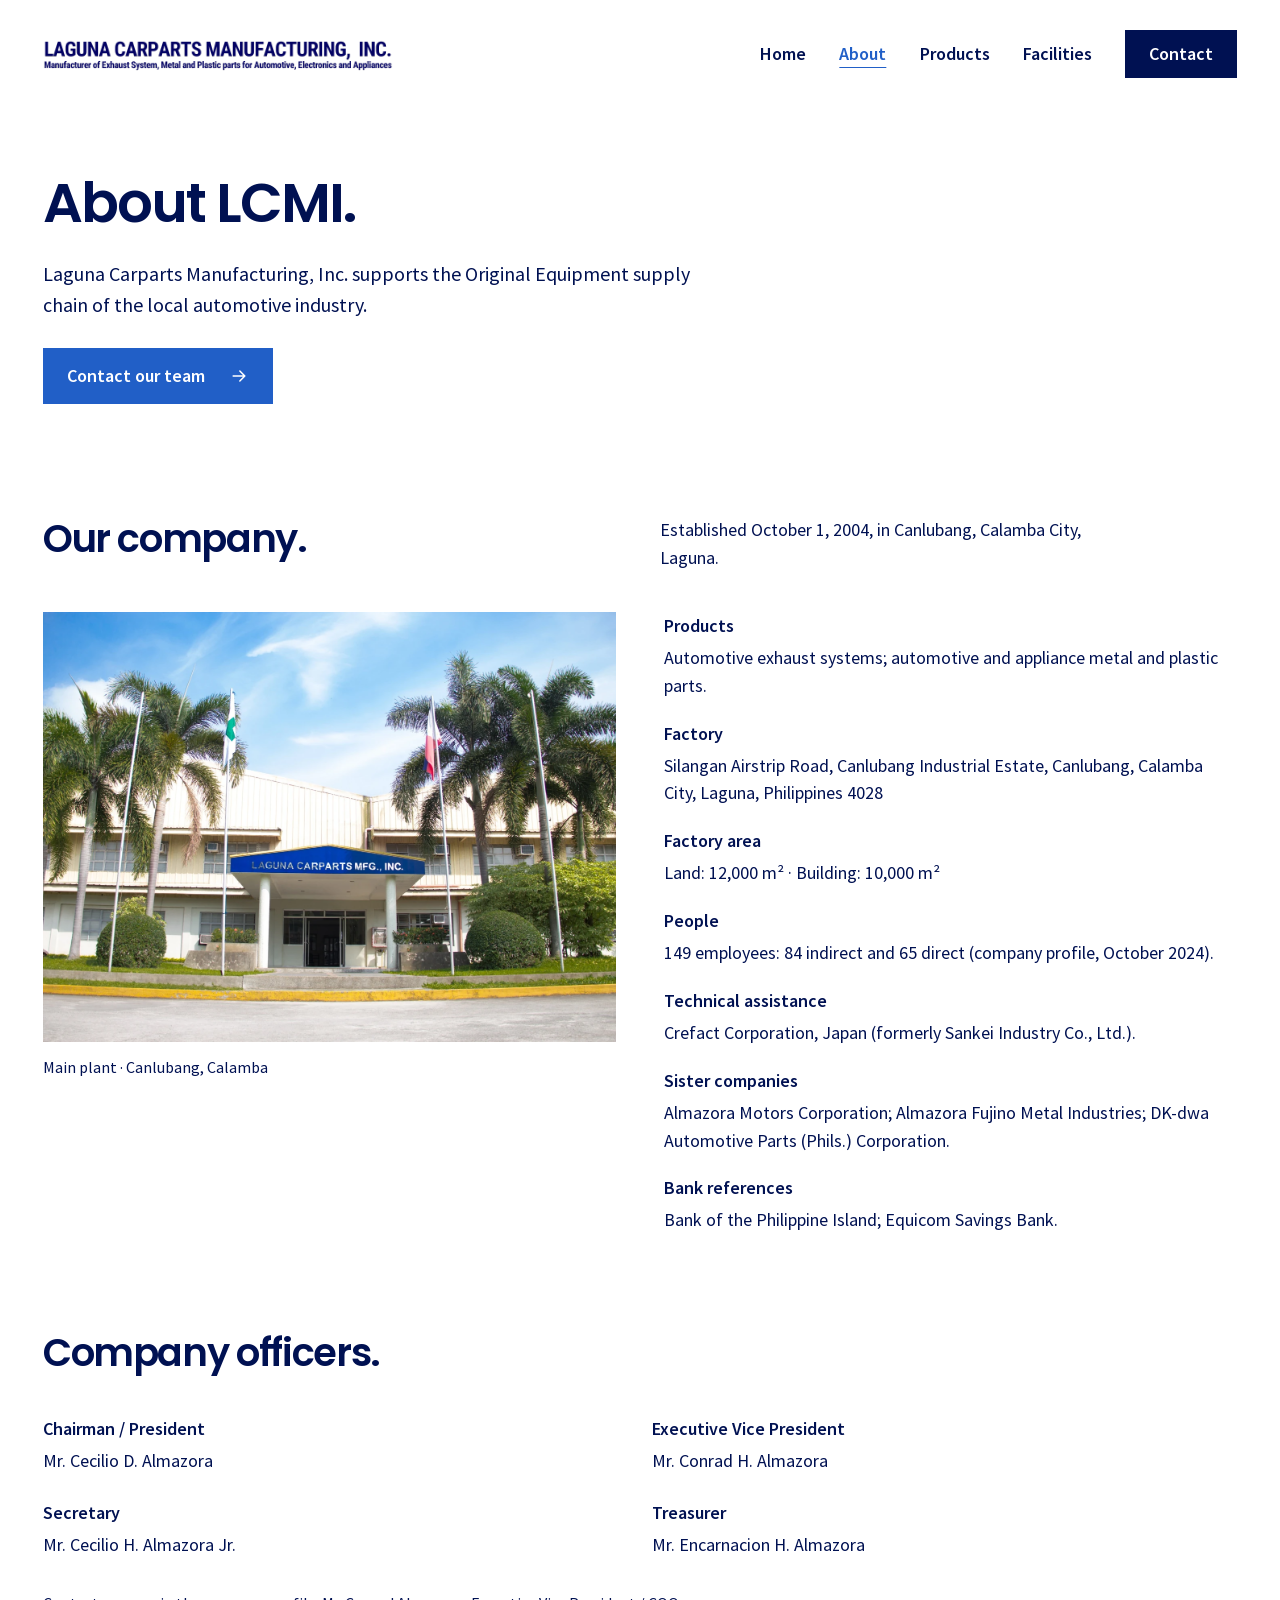
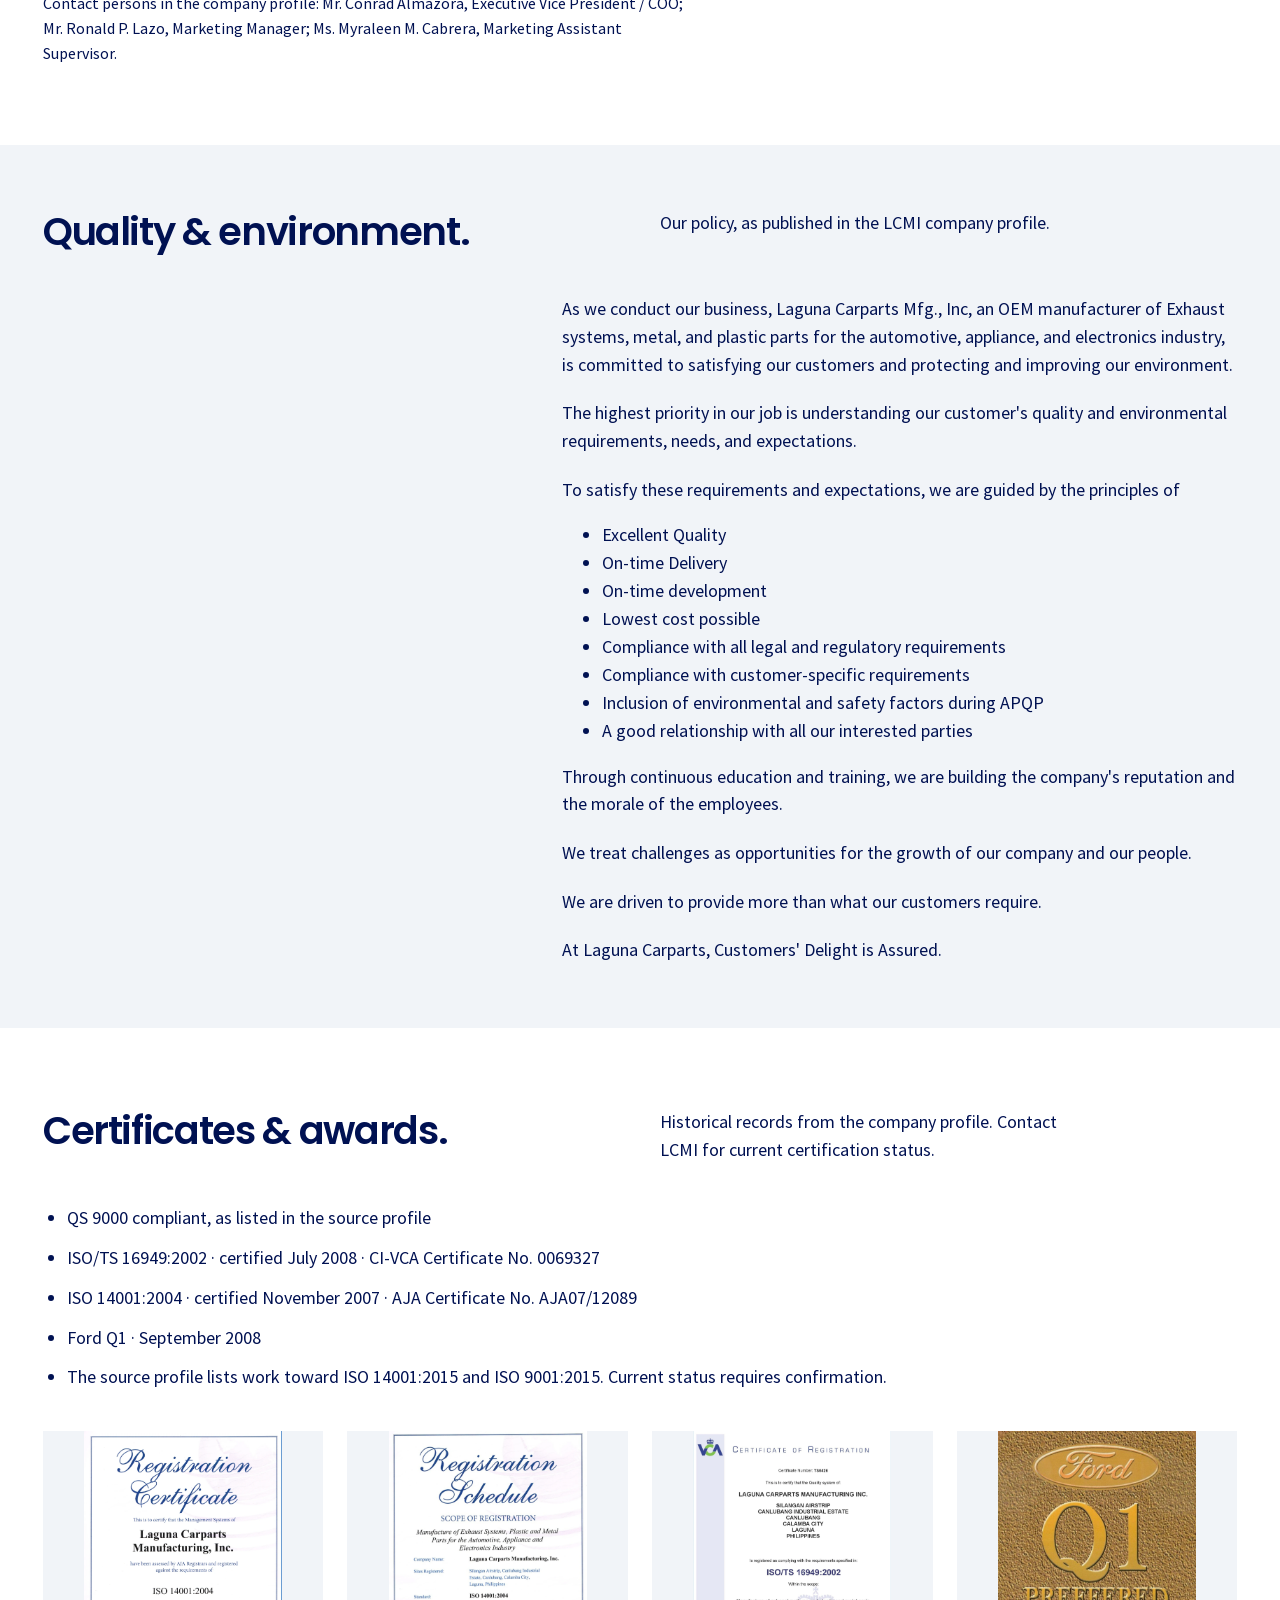
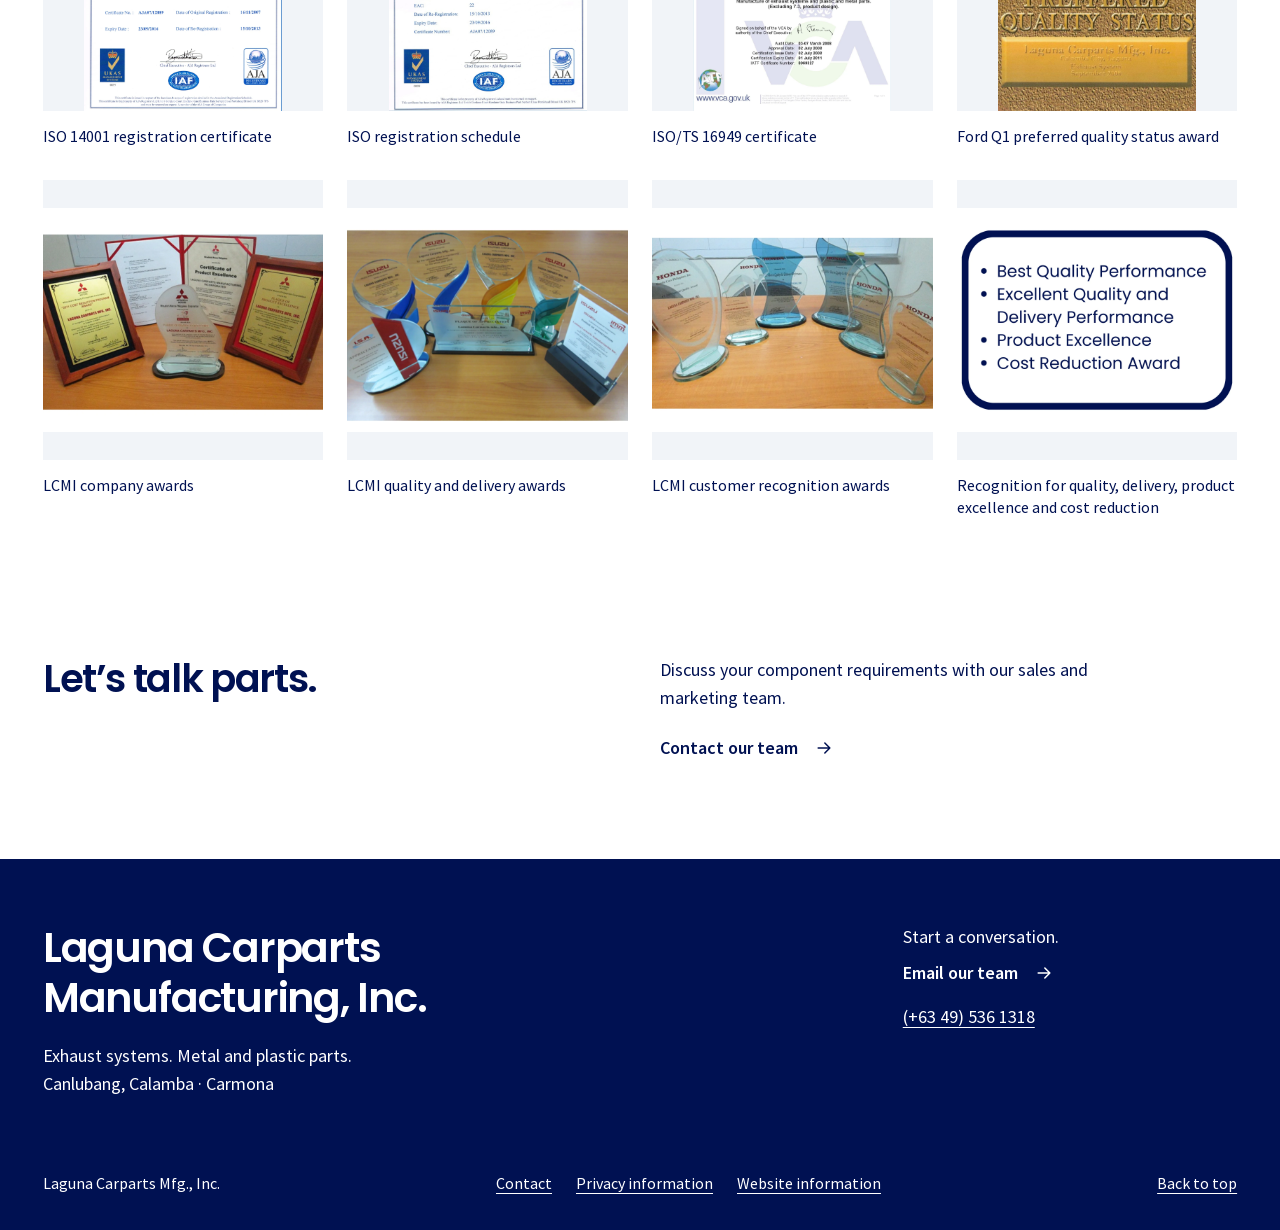
==== commit 178bbfa7: "Refactor code structure and remove redundant sections for improved readability and maintainability" ====
--- a/about.html
+++ b/about.html
@@ -1,21 +1,595 @@
-<!DOCTYPE html>
+<!doctype html>
 <html lang="en">
-<head>
-  <meta charset="utf-8">
-  <meta name="viewport" content="width=device-width, initial-scale=1.0">
-  <title>About | Laguna Carparts Mfg., Inc.</title>
-  <meta name="description" content="Laguna Carparts Mfg., Inc. (LCMI) specializes in manufacturing and supplying automotive exhaust systems and metal and plastic component parts for the local automotive industries.">
-  <link rel="icon" type="image/png" href="assets/images/favicon.png">
-  <link rel="preconnect" href="https://fonts.googleapis.com">
-  <link rel="preconnect" href="https://fonts.gstatic.com" crossorigin>
-  <link href="https://fonts.googleapis.com/css2?family=Playfair+Display:wght@400;700&family=Poppins:wght@400;700&family=Roboto:wght@400;700&family=Source+Sans+Pro:wght@400;700&display=swap" rel="stylesheet">
-  <link rel="stylesheet" href="css/site.css">
-  <link rel="stylesheet" href="css/styles.css">
-</head>
-<body>
-  <div id="app">
-    <main style="--h1-font-size:64px;--h1-font-style:normal;--h1-font-family:var(--font-primary);--h1-font-weight:700;--h1-line-height:1.25;--h1-m-font-size:40px;--h1-letter-spacing:normal;--h1-text-transform:none;--h1-text-decoration:none;--h2-font-size:56px;--h2-font-style:normal;--h2-font-family:var(--font-primary);--h2-font-weight:400;--h2-line-height:1.25;--h2-m-font-size:36px;--h2-letter-spacing:normal;--h2-text-transform:none;--h2-text-decoration:none;--h3-font-size:48px;--h3-font-style:normal;--h3-font-family:var(--font-primary);--h3-font-weight:400;--h3-line-height:1.25;--h3-m-font-size:32px;--h3-letter-spacing:normal;--h3-text-transform:none;--h3-text-decoration:none;--h4-font-size:40px;--h4-font-style:normal;--h4-font-family:var(--font-primary);--h4-font-weight:400;--h4-line-height:1.25;--h4-m-font-size:28px;--h4-letter-spacing:normal;--h4-text-transform:none;--h4-text-decoration:none;--h5-font-size:32px;--h5-font-style:normal;--h5-font-family:var(--font-primary);--h5-font-weight:400;--h5-line-height:1.25;--h5-m-font-size:24px;--h5-letter-spacing:normal;--h5-text-transform:none;--h5-text-decoration:none;--h6-font-size:24px;--h6-font-style:normal;--h6-font-family:var(--font-primary);--h6-font-weight:400;--h6-line-height:1.25;--h6-m-font-size:20px;--h6-letter-spacing:normal;--h6-text-transform:none;--h6-text-decoration:none;--body-font-size:16px;--body-font-style:normal;--body-font-family:var(--font-secondary);--body-font-weight:400;--body-line-height:1.3;--body-m-font-size:16px;--body-letter-spacing:0;--body-text-transform:none;--body-text-decoration:none;--font-primary:&#39;Playfair Display&#39;,serif;--font-secondary:&#39;Source Sans Pro&#39;, sans-serif;--nav-link-color:rgb(0, 17, 82);--nav-link-font-size:18px;--nav-link-font-style:normal;--nav-link-font-family:var(--font-secondary);--nav-link-font-weight:400;--nav-link-line-height:1.5em;--nav-link-m-font-size:16px;--nav-link-letter-spacing:0;--nav-link-text-transform:none;--nav-link-text-decoration:none;--body-large-font-size:18px;--body-large-font-style:normal;--body-large-font-family:var(--font-secondary);--body-large-font-weight:400;--body-large-line-height:1.5em;--body-large-m-font-size:18px;--body-large-letter-spacing:0;--body-large-text-transform:none;--body-large-text-decoration:none;--body-small-font-size:14px;--body-small-font-style:normal;--body-small-font-family:var(--font-secondary);--body-small-font-weight:400;--body-small-line-height:1;--body-small-m-font-size:14px;--body-small-letter-spacing:0;--body-small-text-transform:none;--body-small-text-decoration:none;--grid-button-primary-font-size:14px;--grid-button-primary-padding-x:32px;--grid-button-primary-padding-y:14px;--grid-button-primary-font-style:normal;--grid-button-primary-border-null:none;--grid-button-primary-font-family:var(--font-secondary);--grid-button-primary-font-weight:400;--grid-button-primary-line-height:1.4;--grid-button-primary-m-font-size:14px;--grid-button-primary-m-padding-x:32px;--grid-button-primary-m-padding-y:14px;--grid-button-primary-box-shadow-x:0px;--grid-button-primary-box-shadow-y:0px;--grid-button-primary-border-radius:999px;--grid-button-primary-letter-spacing:normal;--grid-button-primary-text-transform:uppercase;--grid-button-primary-box-shadow-blur:0px;--grid-button-primary-box-shadow-null:none;--grid-button-primary-text-decoration:none;--grid-button-primary-box-shadow-color:rgba(0, 0, 0, 0);--grid-button-primary-border-null-hover:none;--grid-button-primary-box-shadow-spread:0px;--grid-button-primary-box-shadow-x-hover:0px;--grid-button-primary-box-shadow-y-hover:0px;--grid-button-primary-transition-duration:0.2s;--grid-button-primary-background-color-null:;--grid-button-primary-box-shadow-blur-hover:0px;--grid-button-primary-box-shadow-null-hover:none;--grid-button-primary-box-shadow-color-hover:0px;--grid-button-primary-box-shadow-spread-hover:0px;--grid-button-primary-transition-timing-function:ease;--grid-button-primary-background-color-null-hover:;--grid-button-secondary-font-size:14px;--grid-button-secondary-padding-x:32px;--grid-button-secondary-padding-y:14px;--grid-button-secondary-font-style:normal;--grid-button-secondary-border-null:none;--grid-button-secondary-font-family:var(--font-secondary);--grid-button-secondary-font-weight:400;--grid-button-secondary-line-height:1.4;--grid-button-secondary-m-font-size:14px;--grid-button-secondary-m-padding-x:32px;--grid-button-secondary-m-padding-y:14px;--grid-button-secondary-box-shadow-x:0px;--grid-button-secondary-box-shadow-y:0px;--grid-button-secondary-border-radius:999px;--grid-button-secondary-letter-spacing:normal;--grid-button-secondary-text-transform:uppercase;--grid-button-secondary-box-shadow-blur:0px;--grid-button-secondary-box-shadow-null:none;--grid-button-secondary-text-decoration:none;--grid-button-secondary-box-shadow-color:rgba(0, 0, 0, 0);--grid-button-secondary-border-null-hover:none;--grid-button-secondary-box-shadow-spread:0px;--grid-button-secondary-box-shadow-x-hover:0px;--grid-button-secondary-box-shadow-y-hover:0px;--grid-button-secondary-transition-duration:0.2s;--grid-button-secondary-background-color-null:;--grid-button-secondary-box-shadow-blur-hover:0px;--grid-button-secondary-box-shadow-null-hover:none;--grid-button-secondary-box-shadow-color-hover:0px;--grid-button-secondary-box-shadow-spread-hover:0px;--grid-button-secondary-transition-timing-function:ease;--grid-button-secondary-background-color-null-hover:;--bd11b3cc:35px;" class="page"><div class="top-blocks"><header class="block-header" style="--nav-link-font-family:Roboto;--nav-link-font-weight:700;--nav-link-text-color:rgb(0, 17, 82);--nav-link-text-color-hover:rgb(0, 0, 0);--header-height-mobile:35px;--width:1240px;--padding-top:0px;--padding:0px 16px 0px 16px;--padding-right:16px;--padding-bottom:0px;--padding-left:16px;--logo-width:350px;--cartIconSize:40px;--link-spacing:50px;--m-logo-width:139px;--m-link-spacing:40px;--element-spacing:0px;--contrastBackgroundColor:rgb(224, 224, 224);--background-color:rgb(255, 255, 255);" backgroundcolorcontrast="rgb(224, 224, 224)" height="88" is-in-preview-mode="false" is-preview-mobile-view="false" data-v-06cc56f8><div class="background" style="--background-color:rgb(255, 255, 255);" data-v-06cc56f8></div><div class="block-header-layout-desktop block-header-layout-desktop--desktop-1" style="--v5c616aa5:min-content auto ;--v2e94a9f4:0px;" data-v-c1535ecd><a class="block-header-logo block-header__logo" href="index.html" data-v-06cc56f8 style="--v6f401cb2:350px;--v5ef47fbb:88px;--b298f7c8:24px;--b1fe0892:24;--v6313685a:400;--v66b767ed:139px;--v56669be0:35px;--v00407601:24px;" data-v-2fe39434><img class="block-header-logo__image" src="assets/images/4-YBg86GPN9WuVxKGg.png" alt="Laguna Carparts Mfg., Inc. logo" data-v-2fe39434></a><nav class="block-header__nav" data-v-06cc56f8><ul class="block-header__nav-links" data-v-06cc56f8><li class="block-header-item" data-v-06cc56f8 data-v-f7e431f3><label class="block-header-item__label" data-v-f7e431f3><div class="item-content-wrapper block-header-item__item" aria-haspopup="false" data-v-f7e431f3 data-v-76d5a5f3><a class="item-content" target href="index.html" data-v-76d5a5f3>Home</a></div></label></li><li class="block-header-item" data-v-06cc56f8 data-v-f7e431f3><label class="block-header-item__label" data-v-f7e431f3><div class="item-content-wrapper item-content-wrapper--active block-header-item__item" aria-haspopup="false" data-v-f7e431f3 data-v-76d5a5f3><a class="item-content" target href="about.html" data-v-76d5a5f3>About</a></div></label></li><li class="block-header-item" data-v-06cc56f8 data-v-f7e431f3><label class="block-header-item__label" data-v-f7e431f3><div class="item-content-wrapper block-header-item__item" aria-haspopup="false" data-v-f7e431f3 data-v-76d5a5f3><a class="item-content" target href="products.html" data-v-76d5a5f3>Products</a></div></label></li><li class="block-header-item" data-v-06cc56f8 data-v-f7e431f3><label class="block-header-item__label" data-v-f7e431f3><div class="item-content-wrapper block-header-item__item" aria-haspopup="false" data-v-f7e431f3 data-v-76d5a5f3><a class="item-content" target href="facilities.html" data-v-76d5a5f3>Facilities</a></div></label></li><li class="block-header-item" data-v-06cc56f8 data-v-f7e431f3><label class="block-header-item__label" data-v-f7e431f3><div class="item-content-wrapper block-header-item__item" aria-haspopup="false" data-v-f7e431f3 data-v-76d5a5f3><a class="item-content" target href="contact.html" data-v-76d5a5f3>Contact</a></div></label></li></ul></nav></div><div class="block-header-layout-mobile block-header-layout-mobile--mobile-1" style="--v5c616aa5:min-content auto ;--v2e94a9f4:0px;" data-v-c1535ecd><a class="block-header-logo block-header__logo" href="index.html" data-v-06cc56f8 style="--v6f401cb2:350px;--v5ef47fbb:88px;--b298f7c8:24px;--b1fe0892:24;--v6313685a:400;--v66b767ed:139px;--v56669be0:35px;--v00407601:24px;" data-v-2fe39434><img class="block-header-logo__image" src="assets/images/4-YBg86GPN9WuVxKGg.png" alt="Laguna Carparts Mfg., Inc. logo" data-v-2fe39434></a><button type="button" class="burger block-header__hamburger-menu" title="Menu" data-v-06cc56f8 style="--v63017ab5:var(--nav-link-text-color);" data-v-43ca5418><span class="burger__bun" data-v-43ca5418></span><span class="burger__meat" data-v-43ca5418></span><span class="burger__bun" data-v-43ca5418></span></button><div class="block-header-layout-mobile__dropdown--link-align-right block-header-layout-mobile__dropdown" data-v-c1535ecd><nav class="block-header__nav" data-v-06cc56f8><ul class="block-header__nav-links" data-v-06cc56f8><li class="block-header-item" data-v-06cc56f8 data-v-f7e431f3><label class="block-header-item__label" data-v-f7e431f3><div class="item-content-wrapper block-header-item__item" aria-haspopup="false" data-v-f7e431f3 data-v-76d5a5f3><a class="item-content" target href="index.html" data-v-76d5a5f3>Home</a></div></label></li><li class="block-header-item" data-v-06cc56f8 data-v-f7e431f3><label class="block-header-item__label" data-v-f7e431f3><div class="item-content-wrapper item-content-wrapper--active block-header-item__item" aria-haspopup="false" data-v-f7e431f3 data-v-76d5a5f3><a class="item-content" target href="about.html" data-v-76d5a5f3>About</a></div></label></li><li class="block-header-item" data-v-06cc56f8 data-v-f7e431f3><label class="block-header-item__label" data-v-f7e431f3><div class="item-content-wrapper block-header-item__item" aria-haspopup="false" data-v-f7e431f3 data-v-76d5a5f3><a class="item-content" target href="products.html" data-v-76d5a5f3>Products</a></div></label></li><li class="block-header-item" data-v-06cc56f8 data-v-f7e431f3><label class="block-header-item__label" data-v-f7e431f3><div class="item-content-wrapper block-header-item__item" aria-haspopup="false" data-v-f7e431f3 data-v-76d5a5f3><a class="item-content" target href="facilities.html" data-v-76d5a5f3>Facilities</a></div></label></li><li class="block-header-item" data-v-06cc56f8 data-v-f7e431f3><label class="block-header-item__label" data-v-f7e431f3><div class="item-content-wrapper block-header-item__item" aria-haspopup="false" data-v-f7e431f3 data-v-76d5a5f3><a class="item-content" target href="contact.html" data-v-76d5a5f3>Contact</a></div></label></li></ul></nav></div></div></header></div><div class="page__blocks" data-pagefind-body="" data-pagefind-filter="type:other" data-pagefind-meta="title[data-pf-title]" data-pf-title="About"><section id="zJN0BK" class="block block--desktop-first-visible block--mobile-first-visible" style="--rows:7;--width:1224px;--row-gap:16px;--row-size:48px;--column-gap:24px;--block-padding-top:16px;--block-padding:16px 0px 16px 0px;--block-padding-right:0px;--block-padding-bottom:16px;--block-padding-left:0px;--m-block-padding:40px 16px 40px 16px;" data-v-6686dd9a><div class="block-background" data-v-6686dd9a style="--v4cfc8878:rgb(255, 255, 255);--v5abb0200:50%;--v5c6fda9f:0%;--v47c095f9:50%;--v000e51f2:center;--v79d8fbfe:calc(-20svh * 50 / 100);--v3f9ca25a:false;"></div><div class="block-layout block-layout--layout" style="--m-grid-template-rows: 1fr;--t-grid-template-rows: 1fr;--small-desktop-grid-template-rows: 1fr;--grid-template-rows: 1fr;--m-grid-template-columns:100.00%;--grid-template-columns:100.00%;--m-block-min-height:161px;--t-block-min-height:161px;--small-desktop-block-min-height:11.928104575163399vw;--block-min-height:146px;--v3f3138e2:1224px;--c27f45b8:360px;--v66d5c4a6:0 4.444444444444445vw;--v1984096a:0 16px;" data-v-6686dd9a></div></section><section id="zWOEMY" class="block" style="--rows:7;--width:1224px;--row-gap:16px;--row-size:48px;--column-gap:24px;--block-padding-top:16px;--block-padding:16px 0px 16px 0px;--block-padding-right:0px;--block-padding-bottom:16px;--block-padding-left:0px;--m-block-padding:40px 16px 40px 16px;" data-v-6686dd9a><div class="block-background" data-v-6686dd9a style="--v4cfc8878:rgb(0, 17, 82);--v5abb0200:50%;--v5c6fda9f:0%;--v47c095f9:50%;--v000e51f2:center;--v79d8fbfe:calc(-20svh * 50 / 100);--v3f9ca25a:false;"></div><div class="block-layout block-layout--layout" style="--m-grid-template-rows:3.89vw auto 113px;--t-grid-template-rows:minmax(14px, auto) minmax(32px, auto) 1fr;--small-desktop-grid-template-rows:minmax(7.11vw, auto) 0.00vw;--grid-template-rows:minmax(87px, auto) 1fr;--m-grid-template-columns:100.00%;--grid-template-columns:21.49% 57.03% 21.49%;--m-block-min-height:auto;--t-block-min-height:159px;--small-desktop-block-min-height:auto;--block-min-height:87px;--v3f3138e2:1224px;--c27f45b8:360px;--v66d5c4a6:0 4.444444444444445vw;--v1984096a:0 16px;" data-v-6686dd9a><div class="layout-element layout-element--layout layout-element transition transition--" style="--text:left;--align:flex-start;--justify:flex-start;--m-element-margin:0 0 24px 0;--z-index:1;--grid-row:1/2;--grid-column:2/3;--m-grid-row:2/3;--m-grid-column:1/2;--v72f86ff9:87px;--v4c707db6:32px;" data-v-5636d6b6><div class="text-box layout-element__component layout-element__component--GridTextBox" id="zx8Igz" data-v-5636d6b6 style="--v2b806092:break-spaces;--v12d9d480:initial;--d294b058:break-spaces;"><h5 dir="auto" style="color: rgb(255, 255, 255); --lineHeightDesktop: 1.3; --fontSizeDesktop: 64px"><span style="font-family: Poppins; font-weight: 700">COMPANY OVERVIEW</span></h5></div></div></div></section><section id="z8gxCO" class="block" style="--rows:11;--width:1180px;--m-rows:11;--row-gap:16px;--row-size:48px;--column-gap:24px;--block-padding-top:16px;--block-padding:16px 0px 16px 0px;--block-padding-right:0px;--block-padding-bottom:16px;--block-padding-left:0px;--m-block-padding:55px 16px 80px 16px;--oldContentWidth:1600px;" data-v-6686dd9a><div class="block-background" data-v-6686dd9a style="--v4cfc8878:rgb(255, 255, 255);--v5abb0200:50%;--v5c6fda9f:0%;--v47c095f9:50%;--v000e51f2:center;--v79d8fbfe:calc(-20svh * 50 / 100);--v3f9ca25a:false;"></div><div class="block-layout block-layout--layout" style="--m-grid-template-rows:17.22vw auto 3.89vw auto 78px;--t-grid-template-rows:minmax(62px, auto) minmax(702px, auto) minmax(14px, auto) minmax(949px, auto) 1fr;--small-desktop-grid-template-rows:minmax(2.21vw, auto) minmax(1.06vw, auto) minmax(51.80vw, auto) minmax(5.23vw, auto) 3.68vw;--grid-template-rows:minmax(27px, auto) minmax(13px, auto) minmax(634px, auto) minmax(64px, auto) 1fr;--m-grid-template-columns:100.00%;--grid-template-columns:49.51% 0.98% 49.51%;--m-block-min-height:auto;--t-block-min-height:1805px;--small-desktop-block-min-height:auto;--block-min-height:783px;--v3f3138e2:1224px;--c27f45b8:360px;--v66d5c4a6:0 4.444444444444445vw;--v1984096a:0 16px;" data-v-6686dd9a><div class="layout-element layout-element--layout layout-element transition transition--" style="--text:left;--align:flex-start;--justify:flex-start;--m-element-margin:0 0 16px 0;--z-index:1;--grid-row:3/5;--grid-column:1/2;--m-grid-row:2/3;--m-grid-column:1/2;--v72f86ff9:698px;--v4c707db6:702px;" data-v-5636d6b6><div class="text-box layout-element__component layout-element__component--GridTextBox" id="z_WAXN" data-v-5636d6b6 style="--v2b806092:break-spaces;--v12d9d480:initial;--d294b058:break-spaces;"><p dir="auto" class="body-small" style="color: rgb(0, 17, 82); --lineHeightDesktop: 1.3; --fontSizeDesktop: 16px;"><span style="font-family: Poppins; font-weight: 700;"><strong>FACTORY :  </strong></span><span style="font-family: Poppins; font-weight: 400;">Silangan Airstrip Rd., Canlubang Industrial                                                                Estate,Canlubang, Calamba City, Laguna, Philippines       </span><br><span style="font-family: Poppins; font-weight: 400;">                      4028</span></p><p dir="auto" class="body-small" style="color: rgb(0, 17, 82); --lineHeightDesktop: 1.3; --fontSizeDesktop: 16px;"><span style="font-family: Poppins; font-weight: 700;"><strong>Tel. No. :</strong></span><span style="font-family: Poppins; font-weight: 400;"> (+6349) 536 1318</span></p><p dir="auto" class="body-small" style="color: rgb(0, 17, 82); --lineHeightDesktop: 1.3; --fontSizeDesktop: 16px;"><span style="font-family: Poppins; font-weight: 700;"><strong>E-mail Address : </strong></span><span style="font-family: Poppins; font-weight: 400;"><a target="_blank" href="mailto:lcmi1004@gmail.com">lcmi1004@gmail.com</a></span><br><span style="font-family: Poppins; font-weight: 400;">                                 marketing@lagunacarpartsmfg.com</span></p><p dir="auto" class="body-small" style="color: rgb(0, 17, 82); --lineHeightDesktop: 1.3; --fontSizeDesktop: 16px;"><span style="font-family: Poppins; font-weight: 400;"><strong>PRODUCT :</strong> Automotive Exhaust Systems                                                                                        Automotive/Appliance Metal and Plastic parts</span></p><p dir="auto" class="body-small" style="color: rgb(0, 17, 82); --lineHeightDesktop: 1.3; --fontSizeDesktop: 16px;"><span style="font-family: Poppins; font-weight: 400;"><strong>STARTED OPERATION :</strong> October 01, 2004</span></p><p dir="auto" class="body-small" style="color: rgb(0, 17, 82); --lineHeightDesktop: 1.3; --fontSizeDesktop: 16px;"><span style="font-family: Poppins; font-weight: 400;"><strong>OFFICERS :</strong></span></p><p dir="auto" class="body-small" style="color: rgb(0, 17, 82); --lineHeightDesktop: 1.3; --fontSizeDesktop: 16px; margin-bottom: 24px;"><span style="font-family: Poppins; font-weight: 400;"><strong>Chairman/President :</strong>                                                                                                                          Mr. Cecilio D. Almazora</span></p><p dir="auto" class="body-small" style="color: rgb(0, 17, 82); --lineHeightDesktop: 1.3; --fontSizeDesktop: 16px;"><span style="font-family: Poppins; font-weight: 400;"><strong>Executive Vice President :</strong>                                                                                                                   Mr. Conrad H. Almazora</span></p><p dir="auto" class="body-small" style="color: rgb(0, 17, 82); --lineHeightDesktop: 1.3; --fontSizeDesktop: 16px;"><span style="font-family: Poppins; font-weight: 400;"><strong>Secretary :</strong>                                                                                                                                               Mr. Cecilio H. Almazora Jr.</span></p><p dir="auto" class="body-small" style="color: rgb(0, 17, 82); --lineHeightDesktop: 1.3; --fontSizeDesktop: 16px;"><span style="font-family: Poppins; font-weight: 400;"><strong>Treasurer </strong>:                                                                                                                                              Mr. Encarnacion H.Almazora</span></p><p dir="auto" class="body-small" style="color: rgb(0, 17, 82); --lineHeightDesktop: 1.3; --fontSizeDesktop: 16px;"><span style="font-family: Poppins; font-weight: 400;"><strong>SISTER COMPANIES:                                                                                                                                                              </strong>Almazora Motors Corporation                                                                                     Almazora Fujino Metal Industries                                                                                 DK-dwa Automotive Parts (Phils.) Corporation</span></p></div></div><div class="layout-element layout-element--layout layout-element transition transition--" style="--text:left;--align:flex-start;--justify:flex-start;--m-element-margin:0 0 16px 0;--z-index:2;--grid-row:2/4;--grid-column:3/4;--m-grid-row:4/5;--m-grid-column:1/2;--v72f86ff9:647px;--v4c707db6:949px;" data-v-5636d6b6><div class="text-box layout-element__component layout-element__component--GridTextBox" id="zxgVv1" data-v-5636d6b6 style="--v2b806092:break-spaces;--v12d9d480:initial;--d294b058:break-spaces;"><p dir="auto" style="color: rgb(0, 17, 82); --lineHeightDesktop: 1.3; --fontSizeDesktop: 16px" class="body-small"><span style="font-family: Poppins; font-weight: 400"><strong>CONTACT PERSON :    </strong>                                                                                                                        Mr. Conrad Almazora - Executive Vice President / COO                                        Mr. Ronald P. Lazo - Marketing Manager                                                                    Ms. Myraleen M. Cabrera - Marketing Assistant Supervisor</span></p><p dir="auto" style="color: rgb(0, 17, 82); margin-bottom: 0pt" class="body"><span style="font-family: Poppins; font-weight: 400"><strong>NO. OF EMPLOYEES :</strong>                                                                                                                           TOTAL : 149</span></p><p dir="auto" style="color: rgb(0, 17, 82); margin-bottom: 8px" class="body"><span style="font-family: Poppins; font-weight: 400">                  Indirect : 84 Direct : 65                                                                                                     (as of October 2024)</span></p><p dir="auto" style="color: rgb(0, 17, 82); margin-bottom: 0pt" class="body"><span style="font-family: Poppins; font-weight: 400"><strong>BANK REFERENCE :</strong>                                                                                                                             Bank of the Philippine Island</span></p><p dir="auto" style="color: rgb(0, 17, 82); margin-bottom: 0pt" class="body"><span style="font-family: Poppins; font-weight: 400">                  Equicom Savings Bank</span></p><p dir="auto" style="color: rgb(0, 17, 82); margin-bottom: 0pt" class="body"></p><p dir="auto" style="color: rgb(0, 17, 82); margin-bottom: 0pt" class="body"><span style="font-family: Poppins; font-weight: 400"><strong>FACTORY AREA :  </strong>                                                                                                                               <strong>Land :</strong> 12,000 Square Meters</span></p><p dir="auto" style="color: rgb(0, 17, 82); margin-bottom: 8px" class="body"><span style="font-family: Poppins; font-weight: 400">                  <strong>Building :</strong> 10,000 Square Meters</span></p><p dir="auto" style="color: rgb(0, 17, 82); margin-bottom: 0pt" class="body"></p><p dir="auto" style="color: rgb(0, 17, 82); margin-bottom: 0pt" class="body"><span style="font-family: Poppins; font-weight: 400"><strong>TECHNICAL ASSISTANCE <em>:</em></strong><em>                                                                                                                </em>Crefact Corporation (Japan)<em>(Formerly </em>Sankei Industry Co., Ltd.)</span></p><p dir="auto" style="color: rgb(0, 17, 82); margin-bottom: 0pt" class="body"></p><p dir="auto" style="color: rgb(0, 17, 82); margin-bottom: 0pt" class="body"><span style="font-family: Poppins; font-weight: 400"><strong>QUALITY SYSTEM :</strong>                                                                                                                            QS 9000 compliant</span></p><p dir="auto" style="color: rgb(0, 17, 82); margin-bottom: 0pt" class="body"><span style="font-family: Poppins; font-weight: 400">                 ISO/TS 16949: 2002 certified July 2008</span></p><p dir="auto" style="color: rgb(0, 17, 82); margin-bottom: 0pt" class="body"><span style="font-family: Poppins; font-weight: 400">                 (CI-VCA Certificate No.<u> 0069327</u> )</span></p><p dir="auto" style="color: rgb(0, 17, 82); margin-bottom: 0pt" class="body"><span style="font-family: Poppins; font-weight: 400">                 ISO 14001: 2004 certified November 2007</span></p><p dir="auto" style="color: rgb(0, 17, 82); margin-bottom: 0pt" class="body"><span style="font-family: Poppins; font-weight: 400">                 (AJA Certificate No. <u>AJA07/12089</u> )</span></p><p dir="auto" style="color: rgb(0, 17, 82); margin-bottom: 0pt" class="body"><span style="font-family: Poppins; font-weight: 400">                 Ford Q1 Certified (September 2008)</span></p><p dir="auto" style="color: rgb(0, 17, 82); margin-bottom: 0pt" class="body"><span style="font-family: Poppins; font-weight: 400">                 Working toward IS014001: 2015 Version &amp;</span></p><p dir="auto" style="color: rgb(0, 17, 82); margin-bottom: 0pt" class="body"><span style="font-family: Poppins; font-weight: 400">                 IS09001: 2015 Version</span></p></div></div></div></section><section id="z7ZyLu" class="block" style="--rows:7;--width:1224px;--row-gap:16px;--row-size:48px;--column-gap:24px;--block-padding-top:16px;--block-padding:16px 0px 16px 0px;--block-padding-right:0px;--block-padding-bottom:16px;--block-padding-left:0px;--m-block-padding:40px 16px 40px 16px;" data-v-6686dd9a><div class="block-background" data-v-6686dd9a style="--v4cfc8878:rgb(0, 17, 82);--v5abb0200:50%;--v5c6fda9f:0%;--v47c095f9:50%;--v000e51f2:center;--v79d8fbfe:calc(-20svh * 50 / 100);--v3f9ca25a:false;"></div><div class="block-layout block-layout--layout" style="--m-grid-template-rows:3.89vw auto 81px;--t-grid-template-rows:minmax(14px, auto) minmax(64px, auto) 1fr;--small-desktop-grid-template-rows:minmax(7.11vw, auto) 0.00vw;--grid-template-rows:minmax(87px, auto) 1fr;--m-grid-template-columns:100.00%;--grid-template-columns:2.78% 94.53% 2.70%;--m-block-min-height:auto;--t-block-min-height:159px;--small-desktop-block-min-height:auto;--block-min-height:87px;--v3f3138e2:1224px;--c27f45b8:360px;--v66d5c4a6:0 4.444444444444445vw;--v1984096a:0 16px;" data-v-6686dd9a><div class="layout-element layout-element--layout layout-element transition transition--" style="--text:left;--align:flex-start;--justify:flex-start;--m-element-margin:0 0 24px 0;--z-index:1;--grid-row:1/2;--grid-column:2/3;--m-grid-row:2/3;--m-grid-column:1/2;--v72f86ff9:87px;--v4c707db6:64px;" data-v-5636d6b6><div class="text-box layout-element__component layout-element__component--GridTextBox" id="zz2uq2" data-v-5636d6b6 style="--v2b806092:break-spaces;--v12d9d480:initial;--d294b058:break-spaces;"><h5 dir="auto" style="color: rgb(255, 255, 255); --lineHeightDesktop: 1.3; --fontSizeDesktop: 64px"><span style="font-family: Poppins; font-weight: 700">ENVIROMENTAL &amp; QUALITY POLICIES</span></h5></div></div></div></section><section id="zeg8My" class="block" style="--rows:11;--width:1180px;--m-rows:11;--row-gap:16px;--row-size:48px;--column-gap:24px;--block-padding-top:16px;--block-padding:16px 0px 16px 0px;--block-padding-right:0px;--block-padding-bottom:16px;--block-padding-left:0px;--m-block-padding:55px 16px 80px 16px;--oldContentWidth:1600px;" data-v-6686dd9a><div class="block-background" data-v-6686dd9a style="--v4cfc8878:rgb(255, 255, 255);--v5abb0200:50%;--v5c6fda9f:0%;--v47c095f9:50%;--v000e51f2:center;--v79d8fbfe:calc(-20svh * 50 / 100);--v3f9ca25a:false;"></div><div class="block-layout block-layout--layout" style="--m-grid-template-rows:16.67vw auto 32px;--t-grid-template-rows:minmax(60px, auto) minmax(917px, auto) 1fr;--small-desktop-grid-template-rows:minmax(4.00vw, auto) minmax(48.94vw, auto) 7.43vw;--grid-template-rows:minmax(49px, auto) minmax(599px, auto) 1fr;--m-grid-template-columns:100.00%;--grid-template-columns:22.22% 57.11% 20.67%;--m-block-min-height:auto;--t-block-min-height:1009px;--small-desktop-block-min-height:auto;--block-min-height:739px;--v3f3138e2:1224px;--c27f45b8:360px;--v66d5c4a6:0 4.444444444444445vw;--v1984096a:0 16px;" data-v-6686dd9a><div class="layout-element layout-element--layout layout-element transition transition--" style="--text:justify;--align:flex-start;--justify:flex-start;--m-element-margin:0 0 16px 0;--z-index:1;--grid-row:2/3;--grid-column:2/3;--m-grid-row:2/3;--m-grid-column:1/2;--v72f86ff9:599px;--v4c707db6:917px;" data-v-5636d6b6><div class="text-box layout-element__component layout-element__component--GridTextBox" id="zXvnP7" data-v-5636d6b6 style="--v2b806092:normal;--v12d9d480:initial;--d294b058:normal;"><p dir="auto" class="body-small" style="color: rgb(0, 17, 82); --lineHeightDesktop: 1.3; --fontSizeDesktop: 16px; margin-bottom: 20px;"><span style="font-family: Poppins; font-weight: 400;">As we conduct our business, Laguna Carparts Mfg., Inc, an OEM manufacturer of Exhaust systems, metal, and plastic parts for the automotive, appliance, and electronics industry, is committed to satisfying our customers and protecting and improving our environment.</span></p><p dir="auto" class="body" style="color: rgb(0, 17, 82); margin-bottom: 20px;"><span style="font-family: Poppins; font-weight: 400;">The highest priority in our job is understanding our customer's quality and environmental requirements, needs, and expectations.</span></p><p dir="auto" class="body" style="color: rgb(0, 17, 82); margin-bottom: 20px;"><span style="font-family: Poppins; font-weight: 400;">To satisfy these requirements and expectations, we are guided by the principles of</span></p><ul dir="auto"><li style="color: rgb(0, 17, 82);"><p dir="auto" class="body" style="color: rgb(0, 17, 82);"><span style="font-family: Poppins; font-weight: 400;">Excellent Quality</span></p></li><li style="color: rgb(0, 17, 82);"><p dir="auto" class="body" style="color: rgb(0, 17, 82);"><span style="font-family: Poppins; font-weight: 400;">On-time Delivery</span></p></li><li style="color: rgb(0, 17, 82);"><p dir="auto" class="body" style="color: rgb(0, 17, 82);"><span style="font-family: Poppins; font-weight: 400;">On-time development</span></p></li><li style="color: rgb(0, 17, 82);"><p dir="auto" class="body" style="color: rgb(0, 17, 82);"><span style="font-family: Poppins; font-weight: 400;"> Lowest cost possible</span></p></li><li style="color: rgb(0, 17, 82);"><p dir="auto" class="body" style="color: rgb(0, 17, 82);"><span style="font-family: Poppins; font-weight: 400;"> Compliance with all legal and regulatory requirements</span></p></li><li style="color: rgb(0, 17, 82);"><p dir="auto" class="body" style="color: rgb(0, 17, 82);"><span style="font-family: Poppins; font-weight: 400;"> Compliance with customer-specific requirements</span></p></li><li style="color: rgb(0, 17, 82);"><p dir="auto" class="body" style="color: rgb(0, 17, 82);"><span style="font-family: Poppins; font-weight: 400;"> Inclusion of environmental and safety factors during APQP</span></p></li><li style="color: rgb(0, 17, 82);"><p dir="auto" class="body" style="color: rgb(0, 17, 82);"><span style="font-family: Poppins; font-weight: 400;"> A good relationship with all our interested parties</span></p><p dir="auto" class="body" style="color: rgb(0, 17, 82);"></p></li></ul><p dir="auto" class="body" style="color: rgb(0, 17, 82); --lineHeightDesktop: 1.25;"><span style="font-family: Poppins; font-weight: 400;">Through continuous education and training, we are building the company's reputation and the morale of the employees.</span></p><p dir="auto" class="body" style="color: rgb(0, 17, 82); margin-bottom: 20px;"><span style="font-family: Poppins; font-weight: 400;">We treat challenges as opportunities for the growth of our company and our people.</span></p><p dir="auto" class="body" style="color: rgb(0, 17, 82);"><span style="font-family: Poppins; font-weight: 400;">We are driven to provide more than what our customers require.</span></p><p dir="auto" class="body" style="color: rgb(0, 17, 82);"><span style="font-family: Poppins; font-weight: 400;">At Laguna Carparts, <strong>C</strong>ustomers' <strong>D</strong>elight is <strong>A</strong>ssured.</span></p></div></div></div></section><section id="z98VLd" class="block" style="--rows:7;--width:1224px;--row-gap:16px;--row-size:48px;--column-gap:24px;--block-padding-top:16px;--block-padding:16px 0px 16px 0px;--block-padding-right:0px;--block-padding-bottom:16px;--block-padding-left:0px;--m-block-padding:40px 16px 40px 16px;" data-v-6686dd9a><div class="block-background" data-v-6686dd9a style="--v4cfc8878:rgb(0, 17, 82);--v5abb0200:50%;--v5c6fda9f:0%;--v47c095f9:50%;--v000e51f2:center;--v79d8fbfe:calc(-20svh * 50 / 100);--v3f9ca25a:false;"></div><div class="block-layout block-layout--layout" style="--m-grid-template-rows:3.89vw auto 113px;--t-grid-template-rows:minmax(14px, auto) minmax(32px, auto) 1fr;--small-desktop-grid-template-rows:minmax(7.11vw, auto) 0.08vw;--grid-template-rows:minmax(87px, auto) 1fr;--m-grid-template-columns:100.00%;--grid-template-columns:100.00%;--m-block-min-height:auto;--t-block-min-height:159px;--small-desktop-block-min-height:auto;--block-min-height:88px;--v3f3138e2:1224px;--c27f45b8:360px;--v66d5c4a6:0 4.444444444444445vw;--v1984096a:0 16px;" data-v-6686dd9a><div class="layout-element layout-element--layout layout-element transition transition--" style="--text:center;--align:flex-start;--justify:flex-start;--m-element-margin:0 0 24px 0;--z-index:1;--grid-row:1/2;--grid-column:1/2;--m-grid-row:2/3;--m-grid-column:1/2;--v72f86ff9:87px;--v4c707db6:32px;" data-v-5636d6b6><div class="text-box layout-element__component layout-element__component--GridTextBox" id="zocKB6" data-v-5636d6b6 style="--v2b806092:break-spaces;--v12d9d480:initial;--d294b058:break-spaces;"><h5 dir="auto" style="color: rgb(255, 255, 255); --lineHeightDesktop: 1.3; --fontSizeDesktop: 64px"><span style="font-family: Poppins; font-weight: 700">OUR VISION</span></h5></div></div></div></section><section id="zxMv-g" class="block" style="--rows:11;--width:1180px;--m-rows:11;--row-gap:16px;--row-size:48px;--column-gap:24px;--block-padding-top:16px;--block-padding:16px 0px 16px 0px;--block-padding-right:0px;--block-padding-bottom:16px;--block-padding-left:0px;--m-block-padding:55px 16px 80px 16px;--oldContentWidth:1600px;" data-v-6686dd9a><div class="block-background" data-v-6686dd9a style="--v4cfc8878:rgb(255, 255, 255);--v5abb0200:50%;--v5c6fda9f:0%;--v47c095f9:50%;--v000e51f2:center;--v79d8fbfe:calc(-20svh * 50 / 100);--v3f9ca25a:false;"></div><div class="block-layout block-layout--layout" style="--m-grid-template-rows:auto 0px;--t-grid-template-rows:minmax(949px, auto) 1fr;--small-desktop-grid-template-rows:minmax(1.96vw, auto) minmax(48.94vw, auto) 8.17vw;--grid-template-rows:minmax(24px, auto) minmax(599px, auto) 1fr;--m-grid-template-columns:100.00%;--grid-template-columns:25.25% 57.11% 17.65%;--m-block-min-height:auto;--t-block-min-height:78px;--small-desktop-block-min-height:auto;--block-min-height:723px;--v3f3138e2:1224px;--c27f45b8:360px;--v66d5c4a6:0 4.444444444444445vw;--v1984096a:0 16px;" data-v-6686dd9a><div class="layout-element layout-element--layout layout-element transition transition--" style="--text:justify;--align:flex-start;--justify:flex-start;--m-element-margin:0 0 16px 0;--z-index:1;--grid-row:2/3;--grid-column:2/3;--m-grid-row:1/2;--m-grid-column:1/2;--v72f86ff9:599px;--v4c707db6:949px;" data-v-5636d6b6><div class="text-box layout-element__component layout-element__component--GridTextBox" id="zuJ_wB" data-v-5636d6b6 style="--v2b806092:normal;--v12d9d480:initial;--d294b058:normal;"><p dir="auto" style="color: rgb(0, 17, 82); --lineHeightDesktop: 1.3; --fontSizeDesktop: 16px; margin-bottom: 20px" class="body-small"><span style="font-family: Poppins; font-weight: 400">As we conduct our business, Laguna Carparts Mfg., Inc, an OEM manufacturer of Exhaust systems, metal, and plastic parts for the automotive, appliance, and electronics industry, is committed to satisfying our customers and protecting and improving our environment.</span></p><p dir="auto" style="color: rgb(0, 17, 82); margin-bottom: 20px" class="body"><span style="font-family: Poppins; font-weight: 400">The highest priority in our job is understanding our customer's quality and environmental requirements, needs, and expectations.</span></p><p dir="auto" style="color: rgb(0, 17, 82); margin-bottom: 20px" class="body"><span style="font-family: Poppins; font-weight: 400">To satisfy these requirements and expectations, we are guided by the principles of</span></p><ul dir="auto"><li style="color: rgb(0, 17, 82)"><p dir="auto" style="color: rgb(0, 17, 82)" class="body"><span style="font-family: Poppins; font-weight: 400">Excellent Quality</span></p></li><li style="color: rgb(0, 17, 82)"><p dir="auto" style="color: rgb(0, 17, 82)" class="body"><span style="font-family: Poppins; font-weight: 400">On-time Delivery</span></p></li><li style="color: rgb(0, 17, 82)"><p dir="auto" style="color: rgb(0, 17, 82)" class="body"><span style="font-family: Poppins; font-weight: 400">On-time development</span></p></li><li style="color: rgb(0, 17, 82)"><p dir="auto" style="color: rgb(0, 17, 82)" class="body"><span style="font-family: Poppins; font-weight: 400"> Lowest cost possible</span></p></li><li style="color: rgb(0, 17, 82)"><p dir="auto" style="color: rgb(0, 17, 82)" class="body"><span style="font-family: Poppins; font-weight: 400"> Compliance with all legal and regulatory requirements</span></p></li><li style="color: rgb(0, 17, 82)"><p dir="auto" style="color: rgb(0, 17, 82)" class="body"><span style="font-family: Poppins; font-weight: 400"> Compliance with customer-specific requirements</span></p></li><li style="color: rgb(0, 17, 82)"><p dir="auto" style="color: rgb(0, 17, 82)" class="body"><span style="font-family: Poppins; font-weight: 400"> Inclusion of environmental and safety factors during APQP</span></p></li><li style="color: rgb(0, 17, 82)"><p dir="auto" style="color: rgb(0, 17, 82)" class="body"><span style="font-family: Poppins; font-weight: 400"> A good relationship with all our interested parties</span></p><p dir="auto" style="color: rgb(0, 17, 82)" class="body"></p></li></ul><p dir="auto" style="color: rgb(0, 17, 82); --lineHeightDesktop: 1.25" class="body"><span style="font-family: Poppins; font-weight: 400">Through continuous education and training, we are building the company's reputation and the morale of the employees.</span></p><p dir="auto" style="color: rgb(0, 17, 82); margin-bottom: 20px" class="body"><span style="font-family: Poppins; font-weight: 400">We treat challenges as opportunities for the growth of our company and our people.</span></p><p dir="auto" style="color: rgb(0, 17, 82)" class="body"><span style="font-family: Poppins; font-weight: 400">We are driven to provide more than what our customers require.</span></p><p dir="auto" style="color: rgb(0, 17, 82)" class="body"><span style="font-family: Poppins; font-weight: 400">At Laguna Carparts, Customers' delight is assured.</span></p></div></div></div></section><section id="z82eqB" class="block" style="--rows:7;--width:1224px;--row-gap:16px;--row-size:48px;--column-gap:24px;--block-padding-top:16px;--block-padding:16px 0px 16px 0px;--block-padding-right:0px;--block-padding-bottom:16px;--block-padding-left:0px;--m-block-padding:40px 16px 40px 16px;" data-v-6686dd9a><div class="block-background" data-v-6686dd9a style="--v4cfc8878:rgb(0, 17, 82);--v5abb0200:50%;--v5c6fda9f:0%;--v47c095f9:50%;--v000e51f2:center;--v79d8fbfe:calc(-20svh * 50 / 100);--v3f9ca25a:false;"></div><div class="block-layout block-layout--layout" style="--m-grid-template-rows:3.89vw auto 81px;--t-grid-template-rows:minmax(14px, auto) minmax(64px, auto) 1fr;--small-desktop-grid-template-rows:minmax(7.11vw, auto) 0.00vw;--grid-template-rows:minmax(87px, auto) 1fr;--m-grid-template-columns:100.00%;--grid-template-columns:100.00%;--m-block-min-height:auto;--t-block-min-height:159px;--small-desktop-block-min-height:auto;--block-min-height:87px;--v3f3138e2:1224px;--c27f45b8:360px;--v66d5c4a6:0 4.444444444444445vw;--v1984096a:0 16px;" data-v-6686dd9a><div class="layout-element layout-element--layout layout-element transition transition--" style="--text:left;--align:flex-start;--justify:flex-start;--m-element-margin:0 0 24px 0;--z-index:1;--grid-row:1/2;--grid-column:1/2;--m-grid-row:2/3;--m-grid-column:1/2;--v72f86ff9:87px;--v4c707db6:64px;" data-v-5636d6b6><div class="text-box layout-element__component layout-element__component--GridTextBox" id="ziRtY4" data-v-5636d6b6 style="--v2b806092:break-spaces;--v12d9d480:initial;--d294b058:break-spaces;"><h5 dir="auto" style="color: rgb(255, 255, 255); --lineHeightDesktop: 1.3; --fontSizeDesktop: 64px"><span style="font-family: Poppins; font-weight: 700">QUALITY MANAGEMENT CERTIFICATES</span></h5></div></div></div></section><section id="z7J3v_" class="block" style="--rows:11;--width:1180px;--m-rows:11;--row-gap:16px;--row-size:48px;--column-gap:24px;--block-padding-top:16px;--block-padding:16px 0px 16px 0px;--block-padding-right:0px;--block-padding-bottom:16px;--block-padding-left:0px;--m-block-padding:55px 16px 80px 16px;--oldContentWidth:1600px;" data-v-6686dd9a><div class="block-background" data-v-6686dd9a style="--v4cfc8878:rgb(255, 255, 255);--v5abb0200:50%;--v5c6fda9f:0%;--v47c095f9:50%;--v000e51f2:center;--v79d8fbfe:calc(-20svh * 50 / 100);--v3f9ca25a:false;"></div><div class="block-layout block-layout--layout" style="--m-grid-template-rows:9.72vw auto 3.89vw auto 3.89vw auto 3.89vw auto 1px;--t-grid-template-rows:minmax(35px, auto) minmax(278px, auto) minmax(14px, auto) minmax(278px, auto) minmax(14px, auto) minmax(278px, auto) minmax(14px, auto) minmax(278px, auto) 1fr;--small-desktop-grid-template-rows:minmax(6.54vw, auto) minmax(31.37vw, auto) 6.13vw;--grid-template-rows:minmax(80px, auto) minmax(384px, auto) 1fr;--m-grid-template-columns:100.00%;--grid-template-columns:0.98% 22.39% 3.35% 22.39% 2.37% 22.39% 2.86% 22.39% 0.90%;--m-block-min-height:auto;--t-block-min-height:1190px;--small-desktop-block-min-height:auto;--block-min-height:539px;--v3f3138e2:1224px;--c27f45b8:360px;--v66d5c4a6:0 4.444444444444445vw;--v1984096a:0 16px;" data-v-6686dd9a><div class="layout-element layout-element--layout layout-element transition transition-- transition--root-hidden" style="--align:center;--justify:center;--m-element-margin:0 0 16px 0;--z-index:1;--grid-row:2/3;--grid-column:2/3;--m-grid-row:2/3;--m-grid-column:1/2;--v72f86ff9:384px;--v4c707db6:278px;" data-v-5636d6b6><div id="zX1Ykf" class="image-wrapper image-wrapper--layout layout-element__component layout-element__component--GridImage" data-v-5636d6b6 style="--d8599d80:384px;--v636e1b04:278px;" data-v-70c5c70b><div rel="nofollow" title style="--v7007e7a5:initial;--v76f5f733:initial;--v52de0f10:initial;--v3f28ffbc:22.38562091503268vw;--v21b35439:31.372549019607842vw;--e3629ab6:center 50%;--d66f8f86:initial;--v6dfc834f:100%;--v655f79f4:auto;" class="image image--grid image-wrapper--desktop" data-selector="data-image" data-animation-role="image" data-v-70c5c70b data-v-8ca41215><img alt src="assets/images/3-mxBxqJk4QwtK3nVx.png" height="384" width="274" loading="eager" class="image__image" data-v-8ca41215></div><div rel="nofollow" title style="--v7007e7a5:initial;--v76f5f733:initial;--v52de0f10:initial;--v3f28ffbc:26.797385620915033vw;--v21b35439:22.712418300653596vw;--e3629ab6:center 50%;--d66f8f86:initial;--v6dfc834f:91.11111111111111vw;--v655f79f4:77.22222222222223vw;" class="image image--grid image-wrapper--mobile" data-selector="data-image" data-animation-role="image" data-v-70c5c70b data-v-8ca41215><img alt src="assets/images/3-mxBxqJk4QwtK3nVx.png" height="278" width="328" loading="eager" class="image__image" data-v-8ca41215></div></div></div><div class="layout-element layout-element--layout layout-element transition transition-- transition--root-hidden" style="--align:center;--justify:center;--m-element-margin:0 0 16px 0;--z-index:2;--grid-row:2/3;--grid-column:4/5;--m-grid-row:4/5;--m-grid-column:1/2;--v72f86ff9:384px;--v4c707db6:278px;" data-v-5636d6b6><div id="zjagxZ" class="image-wrapper image-wrapper--layout layout-element__component layout-element__component--GridImage" data-v-5636d6b6 style="--d8599d80:384px;--v636e1b04:278px;" data-v-70c5c70b><div rel="nofollow" title style="--v7007e7a5:initial;--v76f5f733:initial;--v52de0f10:initial;--v3f28ffbc:22.38562091503268vw;--v21b35439:31.372549019607842vw;--e3629ab6:center 50%;--d66f8f86:initial;--v6dfc834f:100%;--v655f79f4:auto;" class="image image--grid image-wrapper--desktop" data-selector="data-image" data-animation-role="image" data-v-70c5c70b data-v-8ca41215><img alt src="assets/images/4-AMqXOJPb0MHoVVNn.png" height="384" width="274" loading="lazy" class="image__image" data-v-8ca41215></div><div rel="nofollow" title style="--v7007e7a5:initial;--v76f5f733:initial;--v52de0f10:initial;--v3f28ffbc:26.797385620915033vw;--v21b35439:22.712418300653596vw;--e3629ab6:center 50%;--d66f8f86:initial;--v6dfc834f:91.11111111111111vw;--v655f79f4:77.22222222222223vw;" class="image image--grid image-wrapper--mobile" data-selector="data-image" data-animation-role="image" data-v-70c5c70b data-v-8ca41215><img alt src="assets/images/4-AMqXOJPb0MHoVVNn.png" height="278" width="328" loading="lazy" class="image__image" data-v-8ca41215></div></div></div><div class="layout-element layout-element--layout layout-element transition transition-- transition--root-hidden" style="--align:center;--justify:center;--m-element-margin:0 0 16px 0;--z-index:3;--grid-row:2/3;--grid-column:6/7;--m-grid-row:6/7;--m-grid-column:1/2;--v72f86ff9:384px;--v4c707db6:278px;" data-v-5636d6b6><div id="zCaWhz" class="image-wrapper image-wrapper--layout layout-element__component layout-element__component--GridImage" data-v-5636d6b6 style="--d8599d80:384px;--v636e1b04:278px;" data-v-70c5c70b><div rel="nofollow" title style="--v7007e7a5:initial;--v76f5f733:initial;--v52de0f10:initial;--v3f28ffbc:22.38562091503268vw;--v21b35439:31.372549019607842vw;--e3629ab6:center 50%;--d66f8f86:initial;--v6dfc834f:100%;--v655f79f4:auto;" class="image image--grid image-wrapper--desktop" data-selector="data-image" data-animation-role="image" data-v-70c5c70b data-v-8ca41215><img alt src="assets/images/2-mP4Xjyow61CJ4QMZ.png" height="384" width="274" loading="lazy" class="image__image" data-v-8ca41215></div><div rel="nofollow" title style="--v7007e7a5:initial;--v76f5f733:initial;--v52de0f10:initial;--v3f28ffbc:26.797385620915033vw;--v21b35439:22.712418300653596vw;--e3629ab6:center 50%;--d66f8f86:initial;--v6dfc834f:91.11111111111111vw;--v655f79f4:77.22222222222223vw;" class="image image--grid image-wrapper--mobile" data-selector="data-image" data-animation-role="image" data-v-70c5c70b data-v-8ca41215><img alt src="assets/images/2-mP4Xjyow61CJ4QMZ.png" height="278" width="328" loading="lazy" class="image__image" data-v-8ca41215></div></div></div><div class="layout-element layout-element--layout layout-element transition transition-- transition--root-hidden" style="--align:center;--justify:center;--m-element-margin:0 0 16px 0;--z-index:4;--grid-row:2/3;--grid-column:8/9;--m-grid-row:8/9;--m-grid-column:1/2;--v72f86ff9:384px;--v4c707db6:278px;" data-v-5636d6b6><div id="zZFUQx" class="image-wrapper image-wrapper--layout layout-element__component layout-element__component--GridImage" data-v-5636d6b6 style="--d8599d80:384px;--v636e1b04:278px;" data-v-70c5c70b><div rel="nofollow" title style="--v7007e7a5:initial;--v76f5f733:initial;--v52de0f10:initial;--v3f28ffbc:22.38562091503268vw;--v21b35439:31.372549019607842vw;--e3629ab6:center 50%;--d66f8f86:initial;--v6dfc834f:100%;--v655f79f4:auto;" class="image image--grid image-wrapper--desktop" data-selector="data-image" data-animation-role="image" data-v-70c5c70b data-v-8ca41215><img alt src="assets/images/1-m5KWNz7GE9U2No7P.png" height="384" width="274" loading="lazy" class="image__image" data-v-8ca41215></div><div rel="nofollow" title style="--v7007e7a5:initial;--v76f5f733:initial;--v52de0f10:initial;--v3f28ffbc:26.797385620915033vw;--v21b35439:22.712418300653596vw;--e3629ab6:center 50%;--d66f8f86:initial;--v6dfc834f:91.11111111111111vw;--v655f79f4:77.22222222222223vw;" class="image image--grid image-wrapper--mobile" data-selector="data-image" data-animation-role="image" data-v-70c5c70b data-v-8ca41215><img alt src="assets/images/1-m5KWNz7GE9U2No7P.png" height="278" width="328" loading="lazy" class="image__image" data-v-8ca41215></div></div></div></div></section><section id="z7dS-2" class="block" style="--rows:7;--width:1224px;--row-gap:16px;--row-size:48px;--column-gap:24px;--block-padding-top:16px;--block-padding:16px 0px 16px 0px;--block-padding-right:0px;--block-padding-bottom:16px;--block-padding-left:0px;--m-block-padding:40px 16px 40px 16px;" data-v-6686dd9a><div class="block-background" data-v-6686dd9a style="--v4cfc8878:rgb(0, 17, 82);--v5abb0200:50%;--v5c6fda9f:0%;--v47c095f9:50%;--v000e51f2:center;--v79d8fbfe:calc(-20svh * 50 / 100);--v3f9ca25a:false;"></div><div class="block-layout block-layout--layout" style="--m-grid-template-rows:auto 129px;--t-grid-template-rows:minmax(64px, auto) 1fr;--small-desktop-grid-template-rows:minmax(7.11vw, auto) 0.00vw;--grid-template-rows:minmax(87px, auto) 1fr;--m-grid-template-columns:100.00%;--grid-template-columns:12.42% 75.16% 12.42%;--m-block-min-height:auto;--t-block-min-height:193px;--small-desktop-block-min-height:auto;--block-min-height:87px;--v3f3138e2:1224px;--c27f45b8:360px;--v66d5c4a6:0 4.444444444444445vw;--v1984096a:0 16px;" data-v-6686dd9a><div class="layout-element layout-element--layout layout-element transition transition--" style="--text:left;--align:flex-start;--justify:flex-start;--m-element-margin:0 0 24px 0;--z-index:1;--grid-row:1/2;--grid-column:2/3;--m-grid-row:1/2;--m-grid-column:1/2;--v72f86ff9:87px;--v4c707db6:64px;" data-v-5636d6b6><div class="text-box layout-element__component layout-element__component--GridTextBox" id="zccZ7B" data-v-5636d6b6 style="--v2b806092:break-spaces;--v12d9d480:initial;--d294b058:break-spaces;"><h5 dir="auto" style="color: rgb(255, 255, 255); --lineHeightDesktop: 1.3; --fontSizeDesktop: 64px"><span style="font-family: Poppins; font-weight: 700">RECOGNITION AND AWARDS</span></h5></div></div></div></section><section id="zzw_4z" class="block" style="--rows:11;--width:1180px;--m-rows:11;--row-gap:16px;--row-size:48px;--column-gap:24px;--block-padding-top:16px;--block-padding:16px 0px 16px 0px;--block-padding-right:0px;--block-padding-bottom:16px;--block-padding-left:0px;--m-block-padding:55px 16px 80px 16px;--oldContentWidth:1600px;" data-v-6686dd9a><div class="block-background" data-v-6686dd9a style="--v4cfc8878:rgb(255, 255, 255);--v5abb0200:50%;--v5c6fda9f:0%;--v47c095f9:50%;--v000e51f2:center;--v79d8fbfe:calc(-20svh * 50 / 100);--v3f9ca25a:false;"></div><div class="block-layout block-layout--layout" style="--m-grid-template-rows:86.94vw 16.11vw auto 16.11vw 4.44vw auto 4.44vw auto 0px;--t-grid-template-rows:minmax(313px, auto) minmax(58px, auto) minmax(262px, auto) minmax(58px, auto) minmax(16px, auto) minmax(320px, auto) minmax(16px, auto) minmax(320px, auto) 1fr;--small-desktop-grid-template-rows:minmax(4.25vw, auto) minmax(27.37vw, auto) minmax(1.31vw, auto) minmax(27.37vw, auto) 8.58vw;--grid-template-rows:minmax(52px, auto) minmax(335px, auto) minmax(16px, auto) minmax(335px, auto) 1fr;--m-grid-template-columns:100.00%;--grid-template-columns:8.42% 41.09% 0.98% 41.09% 8.42%;--m-block-min-height:auto;--t-block-min-height:36px;--small-desktop-block-min-height:auto;--block-min-height:843px;--v3f3138e2:1224px;--c27f45b8:360px;--v66d5c4a6:0 4.444444444444445vw;--v1984096a:0 16px;" data-v-6686dd9a><div class="layout-element layout-element--layout layout-element transition transition-- transition--root-hidden" style="--align:center;--justify:center;--m-element-margin:0 0 16px 0;--z-index:1;--grid-row:2/3;--grid-column:2/3;--m-grid-row:2/4;--m-grid-column:1/2;--v72f86ff9:335px;--v4c707db6:320px;" data-v-5636d6b6><div id="zyx1Wl" class="image-wrapper image-wrapper--layout layout-element__component layout-element__component--GridImage" data-v-5636d6b6 style="--d8599d80:335px;--v636e1b04:320px;" data-v-70c5c70b><div rel="nofollow" title style="--desktop-left:-42.18181818181819px;--desktop-top:-57.29264392324093px;--desktop-scale:1.16;--desktop-width:100%;--desktop-height:auto;--mobile-left:-71.70909090909092px;--mobile-top:-22.13579424307036px;--mobile-scale:1.16;--mobile-width:auto;--mobile-height:100%;--v7007e7a5:initial;--v76f5f733:initial;--v52de0f10:initial;--v3f28ffbc:41.09477124183007vw;--v21b35439:27.369281045751634vw;--e3629ab6:initial;--d66f8f86:initial;--v6dfc834f:100%;--v655f79f4:auto;" class="image image--grid image-wrapper--desktop" data-selector="data-image" data-animation-role="image" data-v-70c5c70b data-v-8ca41215><img alt src="assets/images/2-AMqxKBEJ2VHQVL7D.png" height="467" width="583" loading="lazy" class="image__image--cropped image__image" data-v-8ca41215></div><div rel="nofollow" title style="--desktop-left:-42.18181818181819px;--desktop-top:-57.29264392324093px;--desktop-scale:1.16;--desktop-width:100%;--desktop-height:auto;--mobile-left:-71.70909090909092px;--mobile-top:-22.13579424307036px;--mobile-scale:1.16;--mobile-width:auto;--mobile-height:100%;--v7007e7a5:initial;--v76f5f733:initial;--v52de0f10:initial;--v3f28ffbc:26.797385620915033vw;--v21b35439:26.143790849673202vw;--e3629ab6:initial;--d66f8f86:initial;--v6dfc834f:91.11111111111111vw;--v655f79f4:88.88888888888889vw;" class="image image--grid image-wrapper--mobile" data-selector="data-image" data-animation-role="image" data-v-70c5c70b data-v-8ca41215><img alt src="assets/images/2-AMqxKBEJ2VHQVL7D.png" height="371" width="464" loading="lazy" class="image__image--cropped image__image" data-v-8ca41215></div></div></div><div class="layout-element layout-element--layout layout-element transition transition-- transition--root-hidden" style="--align:center;--justify:center;--m-element-margin:0 0 16px 0;--z-index:2;--grid-row:2/3;--grid-column:4/5;--m-grid-row:3/5;--m-grid-column:1/2;--v72f86ff9:335px;--v4c707db6:320px;" data-v-5636d6b6><div id="zsmWxK" class="image-wrapper image-wrapper--layout layout-element__component layout-element__component--GridImage" data-v-5636d6b6 style="--d8599d80:335px;--v636e1b04:320px;" data-v-70c5c70b><div rel="nofollow" title style="--desktop-left:-5px;--desktop-top:-43.5px;--desktop-scale:1.01;--desktop-width:100%;--desktop-height:auto;--mobile-left:-76px;--mobile-top:-1.8380281690140845px;--mobile-scale:1.01;--mobile-width:auto;--mobile-height:100%;--v7007e7a5:initial;--v76f5f733:initial;--v52de0f10:initial;--v3f28ffbc:41.09477124183007vw;--v21b35439:27.369281045751634vw;--e3629ab6:initial;--d66f8f86:initial;--v6dfc834f:100%;--v655f79f4:auto;" class="image image--grid image-wrapper--desktop" data-selector="data-image" data-animation-role="image" data-v-70c5c70b data-v-8ca41215><img alt src="assets/images/3-A85ZOvzWzJCaQEJQ.png" height="406" width="508" loading="lazy" class="image__image--cropped image__image" data-v-8ca41215></div><div rel="nofollow" title style="--desktop-left:-5px;--desktop-top:-43.5px;--desktop-scale:1.01;--desktop-width:100%;--desktop-height:auto;--mobile-left:-76px;--mobile-top:-1.8380281690140845px;--mobile-scale:1.01;--mobile-width:auto;--mobile-height:100%;--v7007e7a5:initial;--v76f5f733:initial;--v52de0f10:initial;--v3f28ffbc:26.797385620915033vw;--v21b35439:26.143790849673202vw;--e3629ab6:initial;--d66f8f86:initial;--v6dfc834f:91.11111111111111vw;--v655f79f4:88.88888888888889vw;" class="image image--grid image-wrapper--mobile" data-selector="data-image" data-animation-role="image" data-v-70c5c70b data-v-8ca41215><img alt src="assets/images/3-A85ZOvzWzJCaQEJQ.png" height="323" width="404" loading="lazy" class="image__image--cropped image__image" data-v-8ca41215></div></div></div><div class="layout-element layout-element--layout layout-element transition transition-- transition--root-hidden" style="--align:center;--justify:center;--m-element-margin:0 0 16px 0;--z-index:3;--grid-row:4/5;--grid-column:2/3;--m-grid-row:6/7;--m-grid-column:1/2;--v72f86ff9:335px;--v4c707db6:320px;" data-v-5636d6b6><div id="zG6ubA" class="image-wrapper image-wrapper--layout layout-element__component layout-element__component--GridImage" data-v-5636d6b6 style="--d8599d80:335px;--v636e1b04:320px;" data-v-70c5c70b><div rel="nofollow" title style="--desktop-left:-18.999999999999996px;--desktop-top:-66.5px;--desktop-scale:1.1875;--desktop-width:100%;--desktop-height:auto;--mobile-left:-29.712765957446802px;--mobile-top:-27.902097902097903px;--mobile-scale:1.1875;--mobile-width:auto;--mobile-height:100%;--v7007e7a5:initial;--v76f5f733:initial;--v52de0f10:initial;--v3f28ffbc:41.09477124183007vw;--v21b35439:27.369281045751634vw;--e3629ab6:initial;--d66f8f86:initial;--v6dfc834f:100%;--v655f79f4:auto;" class="image image--grid image-wrapper--desktop" data-selector="data-image" data-animation-role="image" data-v-70c5c70b data-v-8ca41215><img alt src="assets/images/4-m2WlZxn73ete7EgQ.png" height="478" width="597" loading="lazy" class="image__image--cropped image__image" data-v-8ca41215></div><div rel="nofollow" title style="--desktop-left:-18.999999999999996px;--desktop-top:-66.5px;--desktop-scale:1.1875;--desktop-width:100%;--desktop-height:auto;--mobile-left:-29.712765957446802px;--mobile-top:-27.902097902097903px;--mobile-scale:1.1875;--mobile-width:auto;--mobile-height:100%;--v7007e7a5:initial;--v76f5f733:initial;--v52de0f10:initial;--v3f28ffbc:26.797385620915033vw;--v21b35439:26.143790849673202vw;--e3629ab6:initial;--d66f8f86:initial;--v6dfc834f:91.11111111111111vw;--v655f79f4:88.88888888888889vw;" class="image image--grid image-wrapper--mobile" data-selector="data-image" data-animation-role="image" data-v-70c5c70b data-v-8ca41215><img alt src="assets/images/4-m2WlZxn73ete7EgQ.png" height="380" width="475" loading="lazy" class="image__image--cropped image__image" data-v-8ca41215></div></div></div><div class="layout-element layout-element--layout layout-element transition transition-- transition--root-hidden" style="--align:center;--justify:center;--m-element-margin:0 0 16px 0;--z-index:4;--grid-row:4/5;--grid-column:4/5;--m-grid-row:8/9;--m-grid-column:1/2;--v72f86ff9:335px;--v4c707db6:320px;" data-v-5636d6b6><div id="zOqRlR" class="image-wrapper image-wrapper--layout layout-element__component layout-element__component--GridImage" data-v-5636d6b6 style="--d8599d80:335px;--v636e1b04:320px;" data-v-70c5c70b><div rel="nofollow" title style="--v7007e7a5:initial;--v76f5f733:initial;--v52de0f10:initial;--v3f28ffbc:41.09477124183007vw;--v21b35439:27.369281045751634vw;--e3629ab6:center 50%;--d66f8f86:initial;--v6dfc834f:100%;--v655f79f4:auto;" class="image image--grid image-wrapper--desktop" data-selector="data-image" data-animation-role="image" data-v-70c5c70b data-v-8ca41215><img alt src="assets/images/5-AVLzRv8qvDUJ94ZL.png" height="335" width="503" loading="lazy" class="image__image" data-v-8ca41215></div><div rel="nofollow" title style="--v7007e7a5:initial;--v76f5f733:initial;--v52de0f10:initial;--v3f28ffbc:26.797385620915033vw;--v21b35439:26.143790849673202vw;--e3629ab6:center 50%;--d66f8f86:initial;--v6dfc834f:91.11111111111111vw;--v655f79f4:88.88888888888889vw;" class="image image--grid image-wrapper--mobile" data-selector="data-image" data-animation-role="image" data-v-70c5c70b data-v-8ca41215><img alt src="assets/images/5-AVLzRv8qvDUJ94ZL.png" height="320" width="328" loading="lazy" class="image__image" data-v-8ca41215></div></div></div></div></section><section id="block_DFTCZDNS8gRdD85cQYLwt" class="block" style="--cols:12;--rows:4;--width:1224px;--m-rows:1;--col-gap:24px;--row-gap:16px;--row-size:48px;--column-gap:24px;--block-padding-top:16px;--block-padding:16px 0 16px 0;--block-padding-right:0;--block-padding-bottom:16px;--block-padding-left:0;--m-block-padding:40px 16px 40px 16px;--oldContentWidth:1600px;" data-pagefind-ignore="all" data-v-6686dd9a><div class="block-background" data-v-6686dd9a style="--v4cfc8878:rgb(0, 17, 82);--v5abb0200:50%;--v5c6fda9f:0%;--v47c095f9:50%;--v000e51f2:center;--v79d8fbfe:calc(-20svh * 50 / 100);--v3f9ca25a:false;"></div><div class="block-layout block-layout--layout" style="--m-grid-template-rows: 1fr;--t-grid-template-rows: 1fr;--small-desktop-grid-template-rows: 1fr;--grid-template-rows: 1fr;--m-grid-template-columns:100.00%;--grid-template-columns:100.00%;--m-block-min-height:20px;--t-block-min-height:20px;--small-desktop-block-min-height:11.928104575163399vw;--block-min-height:146px;--v3f3138e2:1224px;--c27f45b8:360px;--v66d5c4a6:0 4.444444444444445vw;--v1984096a:0 16px;" data-v-6686dd9a></div></section></div></main>
-  </div>
-  <script src="js/main.js"></script>
-</body>
+  <head>
+    <meta charset="utf-8" />
+    <meta name="viewport" content="width=device-width, initial-scale=1" />
+    <meta name="theme-color" content="#001152" />
+    <title>About LCMI | Laguna Carparts Mfg., Inc.</title>
+    <meta
+      name="description"
+      content="Learn about Laguna Carparts Manufacturing, Inc., established in October 2004, and view its company profile, facilities, quality policy and historical records."
+    />
+    <link rel="icon" type="image/png" href="assets/images/favicon.png" />
+    <link rel="stylesheet" href="assets/fonts/poppins.css" />
+    <link rel="stylesheet" href="assets/fonts/source-sans-pro.css" />
+    <link rel="stylesheet" href="css/site.css" />
+    <link rel="stylesheet" href="css/styles.css" />
+    <script src="js/main.js" defer></script>
+  </head>
+  <body id="top">
+    <a class="skip-link" href="#main">Skip to content</a>
+    <header class="site-header">
+      <div class="header-inner wrap">
+        <a
+          class="brand"
+          href="index.html"
+          aria-label="Laguna Carparts Manufacturing, Inc. home"
+          ><img
+            src="assets/images/4-YBg86GPN9WuVxKGg.png"
+            width="350"
+            height="88"
+            alt="Laguna Carparts Manufacturing, Inc."
+        /></a>
+        <button
+          class="menu-toggle"
+          type="button"
+          aria-controls="site-nav"
+          aria-expanded="false"
+          aria-label="Open navigation"
+          hidden
+        >
+          <span>Menu</span
+          ><svg viewBox="0 0 24 24" width="24" height="24" aria-hidden="true">
+            <path
+              d="M3 7h18M3 17h18"
+              fill="none"
+              stroke="currentColor"
+              stroke-width="2"
+            />
+          </svg>
+        </button>
+        <nav id="site-nav" aria-label="Main navigation">
+          <a href="index.html">Home</a
+          ><a href="about.html" aria-current="page">About</a
+          ><a href="products.html">Products</a
+          ><a href="facilities.html">Facilities</a
+          ><a href="contact.html">Contact</a>
+        </nav>
+      </div>
+    </header>
+    <main id="main" tabindex="-1">
+      <section class="page-intro wrap">
+        <h1>About LCMI.</h1>
+        <p>
+          Laguna Carparts Manufacturing, Inc. supports the Original Equipment
+          supply chain of the local automotive industry.
+        </p>
+        <a class="button" href="contact.html"
+          >Contact our team<svg
+            viewBox="0 0 24 24"
+            width="20"
+            height="20"
+            aria-hidden="true"
+          >
+            <path
+              d="M5 12h14m-6-6 6 6-6 6"
+              fill="none"
+              stroke="currentColor"
+              stroke-width="1.8"
+              stroke-linecap="round"
+              stroke-linejoin="round"
+            /></svg
+        ></a>
+      </section>
+      <section class="profile-section wrap">
+        <div class="section-heading">
+          <h2>Our company.</h2>
+          <div>
+            <p>
+              Established October 1, 2004, in Canlubang, Calamba City, Laguna.
+            </p>
+          </div>
+        </div>
+        <div class="profile-layout">
+          <figure>
+            <a
+              class="image-preview"
+              href="assets/images/orig-YbND7J738wFeJaZM.jpg"
+              data-gallery
+              aria-label="Enlarge: LCMI main plant in Canlubang"
+              ><img
+                src="assets/images/optimized/orig-YbND7J738wFeJaZM.webp"
+                alt="LCMI main plant in Canlubang"
+                width="1600"
+                height="1067"
+                loading="lazy"
+                decoding="async" /><span class="image-hint"
+                >View image
+                <svg
+                  viewBox="0 0 24 24"
+                  width="20"
+                  height="20"
+                  aria-hidden="true"
+                >
+                  <path
+                    d="M5 12h14m-6-6 6 6-6 6"
+                    fill="none"
+                    stroke="currentColor"
+                    stroke-width="1.8"
+                    stroke-linecap="round"
+                    stroke-linejoin="round"
+                  /></svg></span
+            ></a>
+            <figcaption>Main plant · Canlubang, Calamba</figcaption>
+          </figure>
+          <dl class="profile-details">
+            <div>
+              <dt>Products</dt>
+              <dd>
+                Automotive exhaust systems; automotive and appliance metal and
+                plastic parts.
+              </dd>
+            </div>
+            <div>
+              <dt>Factory</dt>
+              <dd>
+                Silangan Airstrip Road, Canlubang Industrial Estate, Canlubang,
+                Calamba City, Laguna, Philippines 4028
+              </dd>
+            </div>
+            <div>
+              <dt>Factory area</dt>
+              <dd>Land: 12,000 m² · Building: 10,000 m²</dd>
+            </div>
+            <div>
+              <dt>People</dt>
+              <dd>
+                149 employees: 84 indirect and 65 direct (company profile,
+                October 2024).
+              </dd>
+            </div>
+            <div>
+              <dt>Technical assistance</dt>
+              <dd>
+                Crefact Corporation, Japan (formerly Sankei Industry Co., Ltd.).
+              </dd>
+            </div>
+            <div>
+              <dt>Sister companies</dt>
+              <dd>
+                Almazora Motors Corporation; Almazora Fujino Metal Industries;
+                DK-dwa Automotive Parts (Phils.) Corporation.
+              </dd>
+            </div>
+            <div>
+              <dt>Bank references</dt>
+              <dd>Bank of the Philippine Island; Equicom Savings Bank.</dd>
+            </div>
+          </dl>
+        </div>
+      </section>
+      <section class="people-section wrap">
+        <div class="section-heading">
+          <h2>Company officers.</h2>
+          <div></div>
+        </div>
+        <dl class="officers">
+          <div>
+            <dt>Chairman / President</dt>
+            <dd>Mr. Cecilio D. Almazora</dd>
+          </div>
+          <div>
+            <dt>Executive Vice President</dt>
+            <dd>Mr. Conrad H. Almazora</dd>
+          </div>
+          <div>
+            <dt>Secretary</dt>
+            <dd>Mr. Cecilio H. Almazora Jr.</dd>
+          </div>
+          <div>
+            <dt>Treasurer</dt>
+            <dd>Mr. Encarnacion H. Almazora</dd>
+          </div>
+        </dl>
+        <p class="source-note">
+          Contact persons in the company profile: Mr. Conrad Almazora, Executive
+          Vice President / COO; Mr. Ronald P. Lazo, Marketing Manager; Ms.
+          Myraleen M. Cabrera, Marketing Assistant Supervisor.
+        </p>
+      </section>
+      <section class="quality-section wrap">
+        <div class="section-heading">
+          <h2>Quality & environment.</h2>
+          <div>
+            <p>Our policy, as published in the LCMI company profile.</p>
+          </div>
+        </div>
+        <div class="reading-copy">
+          <p>
+            As we conduct our business, Laguna Carparts Mfg., Inc, an OEM
+            manufacturer of Exhaust systems, metal, and plastic parts for the
+            automotive, appliance, and electronics industry, is committed to
+            satisfying our customers and protecting and improving our
+            environment.
+          </p>
+          <p>
+            The highest priority in our job is understanding our customer&#x27;s
+            quality and environmental requirements, needs, and expectations.
+          </p>
+          <p>
+            To satisfy these requirements and expectations, we are guided by the
+            principles of
+          </p>
+          <ul class="policy-principles">
+            <li>Excellent Quality</li>
+            <li>On-time Delivery</li>
+            <li>On-time development</li>
+            <li>Lowest cost possible</li>
+            <li>Compliance with all legal and regulatory requirements</li>
+            <li>Compliance with customer-specific requirements</li>
+            <li>Inclusion of environmental and safety factors during APQP</li>
+            <li>A good relationship with all our interested parties</li>
+          </ul>
+          <p>
+            Through continuous education and training, we are building the
+            company&#x27;s reputation and the morale of the employees.
+          </p>
+          <p>
+            We treat challenges as opportunities for the growth of our company
+            and our people.
+          </p>
+          <p>We are driven to provide more than what our customers require.</p>
+          <p>At Laguna Carparts, Customers&#x27; Delight is Assured.</p>
+        </div>
+      </section>
+      <section class="records-section wrap">
+        <div class="section-heading">
+          <h2>Certificates & awards.</h2>
+          <div>
+            <p>
+              Historical records from the company profile. Contact LCMI for
+              current certification status.
+            </p>
+          </div>
+        </div>
+        <ul class="record-list">
+          <li>QS 9000 compliant, as listed in the source profile</li>
+          <li>
+            ISO/TS 16949:2002 · certified July 2008 · CI-VCA Certificate No.
+            0069327
+          </li>
+          <li>
+            ISO 14001:2004 · certified November 2007 · AJA Certificate No.
+            AJA07/12089
+          </li>
+          <li>Ford Q1 · September 2008</li>
+          <li>
+            The source profile lists work toward ISO 14001:2015 and ISO
+            9001:2015. Current status requires confirmation.
+          </li>
+        </ul>
+        <div class="record-grid">
+          <figure>
+            <a
+              class="image-preview"
+              href="assets/images/3-mxBxqJk4QwtK3nVx.png"
+              data-gallery
+              aria-label="Enlarge: ISO 14001 registration certificate"
+              ><img
+                src="assets/images/optimized/3-mxBxqJk4QwtK3nVx.webp"
+                alt="ISO 14001 registration certificate"
+                width="1131"
+                height="1600"
+                loading="lazy"
+                decoding="async" /><span class="image-hint"
+                >View image
+                <svg
+                  viewBox="0 0 24 24"
+                  width="20"
+                  height="20"
+                  aria-hidden="true"
+                >
+                  <path
+                    d="M5 12h14m-6-6 6 6-6 6"
+                    fill="none"
+                    stroke="currentColor"
+                    stroke-width="1.8"
+                    stroke-linecap="round"
+                    stroke-linejoin="round"
+                  /></svg></span
+            ></a>
+            <figcaption>ISO 14001 registration certificate</figcaption>
+          </figure>
+          <figure>
+            <a
+              class="image-preview"
+              href="assets/images/4-AMqXOJPb0MHoVVNn.png"
+              data-gallery
+              aria-label="Enlarge: ISO registration schedule"
+              ><img
+                src="assets/images/optimized/4-AMqXOJPb0MHoVVNn.webp"
+                alt="ISO registration schedule"
+                width="1131"
+                height="1600"
+                loading="lazy"
+                decoding="async" /><span class="image-hint"
+                >View image
+                <svg
+                  viewBox="0 0 24 24"
+                  width="20"
+                  height="20"
+                  aria-hidden="true"
+                >
+                  <path
+                    d="M5 12h14m-6-6 6 6-6 6"
+                    fill="none"
+                    stroke="currentColor"
+                    stroke-width="1.8"
+                    stroke-linecap="round"
+                    stroke-linejoin="round"
+                  /></svg></span
+            ></a>
+            <figcaption>ISO registration schedule</figcaption>
+          </figure>
+          <figure>
+            <a
+              class="image-preview"
+              href="assets/images/2-mP4Xjyow61CJ4QMZ.png"
+              data-gallery
+              aria-label="Enlarge: ISO/TS 16949 certificate"
+              ><img
+                src="assets/images/optimized/2-mP4Xjyow61CJ4QMZ.webp"
+                alt="ISO/TS 16949 certificate"
+                width="1131"
+                height="1600"
+                loading="lazy"
+                decoding="async" /><span class="image-hint"
+                >View image
+                <svg
+                  viewBox="0 0 24 24"
+                  width="20"
+                  height="20"
+                  aria-hidden="true"
+                >
+                  <path
+                    d="M5 12h14m-6-6 6 6-6 6"
+                    fill="none"
+                    stroke="currentColor"
+                    stroke-width="1.8"
+                    stroke-linecap="round"
+                    stroke-linejoin="round"
+                  /></svg></span
+            ></a>
+            <figcaption>ISO/TS 16949 certificate</figcaption>
+          </figure>
+          <figure>
+            <a
+              class="image-preview"
+              href="assets/images/1-m5KWNz7GE9U2No7P.png"
+              data-gallery
+              aria-label="Enlarge: Ford Q1 preferred quality status award"
+              ><img
+                src="assets/images/optimized/1-m5KWNz7GE9U2No7P.webp"
+                alt="Ford Q1 preferred quality status award"
+                width="1131"
+                height="1600"
+                loading="lazy"
+                decoding="async" /><span class="image-hint"
+                >View image
+                <svg
+                  viewBox="0 0 24 24"
+                  width="20"
+                  height="20"
+                  aria-hidden="true"
+                >
+                  <path
+                    d="M5 12h14m-6-6 6 6-6 6"
+                    fill="none"
+                    stroke="currentColor"
+                    stroke-width="1.8"
+                    stroke-linecap="round"
+                    stroke-linejoin="round"
+                  /></svg></span
+            ></a>
+            <figcaption>Ford Q1 preferred quality status award</figcaption>
+          </figure>
+          <figure>
+            <a
+              class="image-preview"
+              href="assets/images/2-AMqxKBEJ2VHQVL7D.png"
+              data-gallery
+              aria-label="Enlarge: LCMI company awards"
+              ><img
+                src="assets/images/optimized/2-AMqxKBEJ2VHQVL7D.webp"
+                alt="LCMI company awards"
+                width="1600"
+                height="1280"
+                loading="lazy"
+                decoding="async" /><span class="image-hint"
+                >View image
+                <svg
+                  viewBox="0 0 24 24"
+                  width="20"
+                  height="20"
+                  aria-hidden="true"
+                >
+                  <path
+                    d="M5 12h14m-6-6 6 6-6 6"
+                    fill="none"
+                    stroke="currentColor"
+                    stroke-width="1.8"
+                    stroke-linecap="round"
+                    stroke-linejoin="round"
+                  /></svg></span
+            ></a>
+            <figcaption>LCMI company awards</figcaption>
+          </figure>
+          <figure>
+            <a
+              class="image-preview"
+              href="assets/images/3-A85ZOvzWzJCaQEJQ.png"
+              data-gallery
+              aria-label="Enlarge: LCMI quality and delivery awards"
+              ><img
+                src="assets/images/optimized/3-A85ZOvzWzJCaQEJQ.webp"
+                alt="LCMI quality and delivery awards"
+                width="1600"
+                height="1280"
+                loading="lazy"
+                decoding="async" /><span class="image-hint"
+                >View image
+                <svg
+                  viewBox="0 0 24 24"
+                  width="20"
+                  height="20"
+                  aria-hidden="true"
+                >
+                  <path
+                    d="M5 12h14m-6-6 6 6-6 6"
+                    fill="none"
+                    stroke="currentColor"
+                    stroke-width="1.8"
+                    stroke-linecap="round"
+                    stroke-linejoin="round"
+                  /></svg></span
+            ></a>
+            <figcaption>LCMI quality and delivery awards</figcaption>
+          </figure>
+          <figure>
+            <a
+              class="image-preview"
+              href="assets/images/4-m2WlZxn73ete7EgQ.png"
+              data-gallery
+              aria-label="Enlarge: LCMI customer recognition awards"
+              ><img
+                src="assets/images/optimized/4-m2WlZxn73ete7EgQ.webp"
+                alt="LCMI customer recognition awards"
+                width="1600"
+                height="1280"
+                loading="lazy"
+                decoding="async" /><span class="image-hint"
+                >View image
+                <svg
+                  viewBox="0 0 24 24"
+                  width="20"
+                  height="20"
+                  aria-hidden="true"
+                >
+                  <path
+                    d="M5 12h14m-6-6 6 6-6 6"
+                    fill="none"
+                    stroke="currentColor"
+                    stroke-width="1.8"
+                    stroke-linecap="round"
+                    stroke-linejoin="round"
+                  /></svg></span
+            ></a>
+            <figcaption>LCMI customer recognition awards</figcaption>
+          </figure>
+          <figure>
+            <a
+              class="image-preview"
+              href="assets/images/5-AVLzRv8qvDUJ94ZL.png"
+              data-gallery
+              aria-label="Enlarge: Recognition for quality, delivery, product excellence and cost reduction"
+              ><img
+                src="assets/images/optimized/5-AVLzRv8qvDUJ94ZL.webp"
+                alt="Recognition for quality, delivery, product excellence and cost reduction"
+                width="1600"
+                height="1280"
+                loading="lazy"
+                decoding="async" /><span class="image-hint"
+                >View image
+                <svg
+                  viewBox="0 0 24 24"
+                  width="20"
+                  height="20"
+                  aria-hidden="true"
+                >
+                  <path
+                    d="M5 12h14m-6-6 6 6-6 6"
+                    fill="none"
+                    stroke="currentColor"
+                    stroke-width="1.8"
+                    stroke-linecap="round"
+                    stroke-linejoin="round"
+                  /></svg></span
+            ></a>
+            <figcaption>
+              Recognition for quality, delivery, product excellence and cost
+              reduction
+            </figcaption>
+          </figure>
+        </div>
+      </section>
+      <section class="inquiry wrap">
+        <div class="section-heading">
+          <h2>Let’s talk parts.</h2>
+          <div>
+            <p>
+              Discuss your component requirements with our sales and marketing
+              team.
+            </p>
+            <a class="text-link" href="contact.html"
+              >Contact our team<svg
+                viewBox="0 0 24 24"
+                width="20"
+                height="20"
+                aria-hidden="true"
+              >
+                <path
+                  d="M5 12h14m-6-6 6 6-6 6"
+                  fill="none"
+                  stroke="currentColor"
+                  stroke-width="1.8"
+                  stroke-linecap="round"
+                  stroke-linejoin="round"
+                /></svg
+            ></a>
+          </div>
+        </div>
+      </section>
+    </main>
+    <footer class="site-footer">
+      <div class="wrap footer-main">
+        <div>
+          <a class="footer-name" href="index.html"
+            >Laguna Carparts<br />Manufacturing, Inc.</a
+          >
+          <p>
+            Exhaust systems. Metal and plastic parts.<br />Canlubang, Calamba ·
+            Carmona
+          </p>
+        </div>
+        <div class="footer-contact">
+          <p>Start a conversation.</p>
+          <a class="text-link" href="mailto:marketing@lagunacarpartsmfg.com"
+            >Email our team<svg
+              viewBox="0 0 24 24"
+              width="20"
+              height="20"
+              aria-hidden="true"
+            >
+              <path
+                d="M5 12h14m-6-6 6 6-6 6"
+                fill="none"
+                stroke="currentColor"
+                stroke-width="1.8"
+                stroke-linecap="round"
+                stroke-linejoin="round"
+              /></svg></a
+          ><a href="tel:+63495361318">(+63 49) 536 1318</a>
+        </div>
+      </div>
+      <div class="wrap footer-bottom">
+        <p>Laguna Carparts Mfg., Inc.</p>
+        <nav aria-label="Footer navigation">
+          <a href="contact.html">Contact</a
+          ><a href="privacy-policy.html">Privacy information</a
+          ><a href="terms-and-conditions.html">Website information</a>
+        </nav>
+        <a href="#top">Back to top</a>
+      </div>
+    </footer>
+  </body>
 </html>
--- a/assets/fonts/poppins.css
+++ b/assets/fonts/poppins.css
@@ -0,0 +1,14 @@
+@font-face {
+  font-family: "Poppins";
+  font-style: normal;
+  font-weight: 600;
+  font-display: swap;
+  src: url(poppins-600.woff2) format("woff2");
+}
+@font-face {
+  font-family: "Poppins";
+  font-style: normal;
+  font-weight: 700;
+  font-display: swap;
+  src: url(poppins-700.woff2) format("woff2");
+}
--- a/assets/fonts/source-sans-pro.css
+++ b/assets/fonts/source-sans-pro.css
@@ -0,0 +1,14 @@
+@font-face {
+  font-family: "Source Sans Pro";
+  font-style: normal;
+  font-weight: 400;
+  font-display: swap;
+  src: url(source-sans-pro-400.woff2) format("woff2");
+}
+@font-face {
+  font-family: "Source Sans Pro";
+  font-style: normal;
+  font-weight: 600;
+  font-display: swap;
+  src: url(source-sans-pro-600.woff2) format("woff2");
+}
--- a/css/site.css
+++ b/css/site.css
@@ -1 +1,982 @@
-.sticky-trigger{z-index:-1;pointer-events:none;height:1px;margin-bottom:-1px;position:relative;top:0}.block-background{z-index:13;background:var(--v4cfc8878);-webkit-backface-visibility:hidden;backface-visibility:hidden;position:absolute;inset:0;overflow:hidden}.block-background--animated-gradient{background-size:400% 400%;animation:25s infinite animate-gradient}@keyframes animate-gradient{0%{background-position:var(--v5abb0200) var(--v5c6fda9f)}50%{background-position:var(--v47c095f9) var(--v47c095f9)}to{background-position:var(--v5abb0200) var(--v5c6fda9f)}}.block-background{transition:height 1ms linear 999s}.block-background--fixed{clip-path:inset(0);-webkit-backface-visibility:hidden;backface-visibility:hidden;pointer-events:none;bottom:-1px}.block-background__image{z-index:0;object-fit:cover;object-position:var(--v000e51f2);width:100%;height:101%;display:block;position:absolute;top:0;left:0}.block-background__image--fixed{height:100vh;height:100lvh;position:fixed}.block-background__video--fixed{height:120vh;height:120svh;top:var(--v79d8fbfe);object-position:center center;position:fixed}.block-background__overlay{z-index:2;width:100%;height:100%;opacity:var(--v3f9ca25a);background-color:#1d1e20;position:absolute;top:0;left:0}.block-background__overlay--fixed{height:100vh;height:100lvh;position:fixed}.transition-with-bg{transition:background-color .3s ease-in-out,height 1ms linear 999s}[data-v-aefb04f0]:root{--color-meteorite-dark:#2f1c6a;--color-meteorite-dark-2:#1f1346;--color-meteorite:#8c85ff;--color-meteorite-light:#d5dfff;--color-primary-dark:#5025d1;--color-primary:#673de6;--color-primary-light:#ebe4ff;--color-primary-charts:#b39ef3;--color-danger-dark:#d63163;--color-danger:#fc5185;--color-danger-light:#ffe8ef;--color-danger-charts:#fea8c2;--color-warning-dark:#fea419;--color-warning-dark-2:#9f6000;--color-warning-charts:#ffd28c;--color-warning:#ffcd35;--color-warning-light:#fff8e2;--color-success-dark:#008361;--color-success:#00b090;--color-success-light:#def4f0;--color-dark:#1d1e20;--color-black:#18181a;--color-gray-dark:#36344d;--color-gray:#727586;--color-gray-border:#dadce0;--color-gray-light:#f2f3f6;--color-light:#fff;--color-azure:#357df9;--color-azure-light:#e3ebf9;--color-azure-dark:#265ab2;--color-indigo:#6366f1;--color-neutral-200:#d8dae0}.categories[data-v-aefb04f0]{margin-bottom:16px}.categories__item[data-v-aefb04f0]{color:var(--blog-post-header-text-color);cursor:pointer;opacity:.8}.categories__item[data-v-aefb04f0]:not(:first-child):before{content:"· ";margin:0 16px}[data-v-7baf6691]:root{--color-meteorite-dark:#2f1c6a;--color-meteorite-dark-2:#1f1346;--color-meteorite:#8c85ff;--color-meteorite-light:#d5dfff;--color-primary-dark:#5025d1;--color-primary:#673de6;--color-primary-light:#ebe4ff;--color-primary-charts:#b39ef3;--color-danger-dark:#d63163;--color-danger:#fc5185;--color-danger-light:#ffe8ef;--color-danger-charts:#fea8c2;--color-warning-dark:#fea419;--color-warning-dark-2:#9f6000;--color-warning-charts:#ffd28c;--color-warning:#ffcd35;--color-warning-light:#fff8e2;--color-success-dark:#008361;--color-success:#00b090;--color-success-light:#def4f0;--color-dark:#1d1e20;--color-black:#18181a;--color-gray-dark:#36344d;--color-gray:#727586;--color-gray-border:#dadce0;--color-gray-light:#f2f3f6;--color-light:#fff;--color-azure:#357df9;--color-azure-light:#e3ebf9;--color-azure-dark:#265ab2;--color-indigo:#6366f1;--color-neutral-200:#d8dae0}.font-primary[data-v-7baf6691]{font-family:var(--font-primary);font-size:24px;font-style:normal;font-weight:700;line-height:1.3}.font-secondary[data-v-7baf6691]{font-family:var(--font-secondary);font-size:16px;font-style:normal;font-weight:400;line-height:1.3}.blog-list-item-meta[data-v-7baf6691]{color:var(--blog-post-header-text-color);opacity:.8}.blog-list-item-meta__author-name[data-v-7baf6691]{margin-bottom:4px}.blog-list-item-meta__subtitle span[data-v-7baf6691]:nth-of-type(2):before{content:" · "}[data-v-34505ea0]:root{--color-meteorite-dark:#2f1c6a;--color-meteorite-dark-2:#1f1346;--color-meteorite:#8c85ff;--color-meteorite-light:#d5dfff;--color-primary-dark:#5025d1;--color-primary:#673de6;--color-primary-light:#ebe4ff;--color-primary-charts:#b39ef3;--color-danger-dark:#d63163;--color-danger:#fc5185;--color-danger-light:#ffe8ef;--color-danger-charts:#fea8c2;--color-warning-dark:#fea419;--color-warning-dark-2:#9f6000;--color-warning-charts:#ffd28c;--color-warning:#ffcd35;--color-warning-light:#fff8e2;--color-success-dark:#008361;--color-success:#00b090;--color-success-light:#def4f0;--color-dark:#1d1e20;--color-black:#18181a;--color-gray-dark:#36344d;--color-gray:#727586;--color-gray-border:#dadce0;--color-gray-light:#f2f3f6;--color-light:#fff;--color-azure:#357df9;--color-azure-light:#e3ebf9;--color-azure-dark:#265ab2;--color-indigo:#6366f1;--color-neutral-200:#d8dae0}.font-primary[data-v-34505ea0]{font-family:var(--font-primary);font-size:24px;font-style:normal;font-weight:700;line-height:1.3}.font-secondary[data-v-34505ea0]{font-family:var(--font-secondary);font-size:16px;font-style:normal;font-weight:400;line-height:1.3}.block-blog-header[data-v-34505ea0]{z-index:14;align-items:var(--align);width:100%;max-width:var(--content-width);padding:var(--block-padding);text-align:var(--text-align);flex-direction:column;grid-area:1/1/-1/-1;margin:auto;display:flex}.block-blog-header__content[data-v-34505ea0]{width:100%;color:var(--blog-post-header-text-color)}.block-blog-header__description[data-v-34505ea0]{opacity:.8;margin-bottom:12px}.block-blog-header__title[data-v-34505ea0]{font-size:var(--v4e368173);margin-bottom:12px}@media screen and (max-width:920px){.block-blog-header[data-v-34505ea0]{padding:var(--m-block-padding)}}.block-layout{z-index:14;grid-template-rows:var(--grid-template-rows);grid-template-columns:var(--grid-template-columns);width:100%;max-width:var(--v3f3138e2);min-height:var(--block-min-height);margin:0 auto;display:grid}.block-layout--forcedOnTop{z-index:15}@media screen and (max-width:920px){.block-layout--layout{grid-template-rows:var(--m-grid-template-rows);grid-template-columns:var(--m-grid-template-columns);max-width:var(--c27f45b8);min-height:var(--m-block-min-height);padding:var(--v66d5c4a6)}.block-layout--legacy{grid-gap:0;min-height:auto;padding:var(--m-block-padding);flex-direction:column;display:flex}}@media screen and (min-width:920px) and (max-width:1224px){.block-layout--layout{grid-template-rows:var(--small-desktop-grid-template-rows);min-height:var(--small-desktop-block-min-height)}}@media screen and (min-width:361px) and (max-width:920px){.block-layout--layout{grid-template-rows:var(--t-grid-template-rows);min-height:var(--t-block-min-height);padding:var(--v1984096a)}}.layout-element{left:var(--rotation-element-left,var(--left));top:var(--rotation-element-top,auto);z-index:var(--hidden-element-z-index,var(--z-index));grid-row:var(--grid-row);grid-column:var(--grid-column);width:var(--rotation-element-width,var(--element-width,100%));height:var(--rotation-element-height,var(--element-height,100%));text-align:var(--text);rotate:var(--element-rotation,0deg);display:grid;position:relative}.layout-element--rotation-frame{rotate:none}.layout-element__rotation-frame{left:var(--rotation-left,0);top:var(--rotation-top,0);width:var(--rotation-width,100%);height:var(--rotation-height,100%);rotate:var(--element-rotation,0deg);grid-template-columns:100%;display:grid;position:absolute}@media screen and (max-width:920px){.layout-element{top:var(--m-rotation-element-top,auto);left:var(--m-rotation-element-left,var(--left));z-index:var(--m-hidden-element-z-index,var(--z-index));text-align:var(--m-text,var(--text));rotate:var(--m-element-rotation,0deg);width:var(--m-rotation-element-width,var(--element-width,100%));height:var(--m-rotation-element-height,var(--element-height,100%))}.layout-element--rotation-frame{rotate:none}.layout-element__rotation-frame{left:var(--m-rotation-left,0);top:var(--m-rotation-top,0);width:var(--m-rotation-width,100%);height:var(--m-rotation-height,100%);rotate:var(--m-element-rotation,0deg)}.layout-element--layout{grid-row:var(--m-grid-row);grid-column:var(--m-grid-column)}.layout-element--legacy{align-items:var(--m-align,var(--align));align-self:var(--m-align-self);width:var(--m-width,100%);max-width:100%;height:auto;margin:var(--m-element-margin);text-align:var(--m-text,var(--text))}.layout-element--legacy:last-of-type{margin-bottom:0}}[data-v-297de5e8]:root{--color-meteorite-dark:#2f1c6a;--color-meteorite-dark-2:#1f1346;--color-meteorite:#8c85ff;--color-meteorite-light:#d5dfff;--color-primary-dark:#5025d1;--color-primary:#673de6;--color-primary-light:#ebe4ff;--color-primary-charts:#b39ef3;--color-danger-dark:#d63163;--color-danger:#fc5185;--color-danger-light:#ffe8ef;--color-danger-charts:#fea8c2;--color-warning-dark:#fea419;--color-warning-dark-2:#9f6000;--color-warning-charts:#ffd28c;--color-warning:#ffcd35;--color-warning-light:#fff8e2;--color-success-dark:#008361;--color-success:#00b090;--color-success-light:#def4f0;--color-dark:#1d1e20;--color-black:#18181a;--color-gray-dark:#36344d;--color-gray:#727586;--color-gray-border:#dadce0;--color-gray-light:#f2f3f6;--color-light:#fff;--color-azure:#357df9;--color-azure-light:#e3ebf9;--color-azure-dark:#265ab2;--color-indigo:#6366f1;--color-neutral-200:#d8dae0}.grid-button--primary[data-v-297de5e8]{z-index:1;max-width:100%;height:min-content;min-height:var(--grid-button-primary-min-height);padding:calc(var(--grid-button-primary-padding-y) - var(--border-width)) calc(var(--grid-button-primary-padding-x) - var(--border-width));font-family:var(--font-family,var(--grid-button-primary-font-family));font-size:var(--font-size-desktop,var(--grid-button-primary-font-size));font-style:var(--grid-button-primary-font-style);font-weight:var(--font-weight,var(--grid-button-primary-font-weight));line-height:var(--grid-button-primary-line-height);color:var(--font-color,var(--grid-button-primary-color));text-align:center;-webkit-text-decoration:var(--grid-button-primary-text-decoration);text-decoration:var(--grid-button-primary-text-decoration);text-overflow:ellipsis;text-transform:var(--grid-button-primary-text-transform);letter-spacing:var(--grid-button-primary-letter-spacing);white-space:nowrap;cursor:pointer;background-color:var(--background-color,var(--grid-button-primary-background-color-null,var(--grid-button-primary-background-color)));border:var(--border-width) solid var(--border-color,var(--grid-button-primary-border-color));border-radius:var(--border-radius,var(--grid-button-primary-border-radius));box-shadow:var(--grid-button-primary-box-shadow-null,var(--grid-button-primary-box-shadow-x) var(--grid-button-primary-box-shadow-y) var(--grid-button-primary-box-shadow-blur) var(--grid-button-primary-box-shadow-spread) var(--grid-button-primary-box-shadow-color));transition:color var(--grid-button-primary-transition-duration) var(--grid-button-primary-transition-timing-function), border-color var(--grid-button-primary-transition-duration) var(--grid-button-primary-transition-timing-function), background-color var(--grid-button-primary-transition-duration) var(--grid-button-primary-transition-timing-function);align-items:center;display:flex;overflow:hidden}.grid-button--primary[data-v-297de5e8]:hover{color:var(--font-color-hover,var(--grid-button-primary-color-hover));background-color:var(--background-color-hover,var(--grid-button-primary-background-color-null-hover,var(--grid-button-primary-background-color-hover)));border:var(--border-width) solid var(--border-color-hover,var(--grid-button-primary-border-color-hover));box-shadow:var(--grid-button-primary-box-shadow-null-hover,var(--grid-button-primary-box-shadow-x-hover) var(--grid-button-primary-box-shadow-y-hover) var(--grid-button-primary-box-shadow-blur-hover) var(--grid-button-primary-box-shadow-spread-hover) var(--grid-button-primary-box-shadow-color-hover))}.grid-button--primary[data-v-297de5e8]:disabled{cursor:unset;opacity:.4}.grid-button--primary.loading[data-v-297de5e8]{color:#0000;pointer-events:none;justify-content:center;align-items:center;display:inline-flex;position:relative}.grid-button--primary.loading.grid-button--primary.loading[data-v-297de5e8]{pointer-events:none}.grid-button--primary.loading[data-v-297de5e8]:hover,.grid-button--primary.loading[data-v-297de5e8]:focus{color:#0000}.grid-button--primary.loading[data-v-297de5e8]:before{content:"";border:2px solid #00000080;border-top-color:#fff;border-radius:50%;width:16px;height:16px;animation:.8s linear infinite loading-297de5e8;position:absolute}@keyframes loading-297de5e8{0%{transform:rotate(0)}to{transform:rotate(360deg)}}.grid-button--secondary[data-v-297de5e8]{z-index:1;max-width:100%;height:min-content;min-height:var(--grid-button-secondary-min-height);padding:calc(var(--grid-button-secondary-padding-y) - var(--border-width)) calc(var(--grid-button-secondary-padding-x) - var(--border-width));font-family:var(--font-family,var(--grid-button-secondary-font-family));font-size:var(--font-size-desktop,var(--grid-button-secondary-font-size));font-style:var(--grid-button-secondary-font-style);font-weight:var(--font-weight,var(--grid-button-secondary-font-weight));line-height:var(--grid-button-secondary-line-height);color:var(--font-color,var(--grid-button-secondary-color));text-align:center;-webkit-text-decoration:var(--grid-button-secondary-text-decoration);text-decoration:var(--grid-button-secondary-text-decoration);text-overflow:ellipsis;text-transform:var(--grid-button-secondary-text-transform);letter-spacing:var(--grid-button-secondary-letter-spacing);white-space:nowrap;cursor:pointer;background-color:var(--background-color,var(--grid-button-secondary-background-color-null,var(--grid-button-secondary-background-color)));border:var(--border-width) solid var(--border-color,var(--grid-button-secondary-border-color));border-radius:var(--border-radius,var(--grid-button-secondary-border-radius));box-shadow:var(--grid-button-secondary-box-shadow-null,var(--grid-button-secondary-box-shadow-x) var(--grid-button-secondary-box-shadow-y) var(--grid-button-secondary-box-shadow-blur) var(--grid-button-secondary-box-shadow-spread) var(--grid-button-secondary-box-shadow-color));transition:color var(--grid-button-secondary-transition-duration) var(--grid-button-secondary-transition-timing-function), border-color var(--grid-button-secondary-transition-duration) var(--grid-button-secondary-transition-timing-function), background-color var(--grid-button-secondary-transition-duration) var(--grid-button-secondary-transition-timing-function);align-items:center;display:flex;overflow:hidden}.grid-button--secondary[data-v-297de5e8]:hover{color:var(--font-color-hover,var(--grid-button-secondary-color-hover));background-color:var(--background-color-hover,var(--grid-button-secondary-background-color-null-hover,var(--grid-button-secondary-background-color-hover)));border:var(--border-width) solid var(--border-color-hover,var(--grid-button-secondary-border-color-hover));box-shadow:var(--grid-button-secondary-box-shadow-null-hover,var(--grid-button-secondary-box-shadow-x-hover) var(--grid-button-secondary-box-shadow-y-hover) var(--grid-button-secondary-box-shadow-blur-hover) var(--grid-button-secondary-box-shadow-spread-hover) var(--grid-button-secondary-box-shadow-color-hover))}.grid-button--secondary[data-v-297de5e8]:disabled{cursor:unset;opacity:.4}.grid-button--secondary.loading[data-v-297de5e8]{color:#0000;pointer-events:none;justify-content:center;align-items:center;display:inline-flex;position:relative}.grid-button--secondary.loading.grid-button--secondary.loading[data-v-297de5e8]{pointer-events:none}.grid-button--secondary.loading[data-v-297de5e8]:hover,.grid-button--secondary.loading[data-v-297de5e8]:focus{color:#0000}.grid-button--secondary.loading[data-v-297de5e8]:before{content:"";border:2px solid #00000080;border-top-color:#fff;border-radius:50%;width:16px;height:16px;animation:.8s linear infinite loading-297de5e8;position:absolute}.grid-button-primary-mobile[data-v-297de5e8]{z-index:1;max-width:100%;height:min-content;min-height:var(--grid-button-primary-min-height);padding:calc(var(--grid-button-primary-padding-y) - var(--border-width)) calc(var(--grid-button-primary-padding-x) - var(--border-width));font-family:var(--font-family,var(--grid-button-primary-font-family));font-size:var(--font-size-desktop,var(--grid-button-primary-font-size));font-style:var(--grid-button-primary-font-style);font-weight:var(--font-weight,var(--grid-button-primary-font-weight));line-height:var(--grid-button-primary-line-height);color:var(--font-color,var(--grid-button-primary-color));text-align:center;-webkit-text-decoration:var(--grid-button-primary-text-decoration);text-decoration:var(--grid-button-primary-text-decoration);text-overflow:ellipsis;text-transform:var(--grid-button-primary-text-transform);letter-spacing:var(--grid-button-primary-letter-spacing);white-space:nowrap;cursor:pointer;background-color:var(--background-color,var(--grid-button-primary-background-color-null,var(--grid-button-primary-background-color)));border:var(--border-width) solid var(--border-color,var(--grid-button-primary-border-color));border-radius:var(--border-radius,var(--grid-button-primary-border-radius));box-shadow:var(--grid-button-primary-box-shadow-null,var(--grid-button-primary-box-shadow-x) var(--grid-button-primary-box-shadow-y) var(--grid-button-primary-box-shadow-blur) var(--grid-button-primary-box-shadow-spread) var(--grid-button-primary-box-shadow-color));transition:color var(--grid-button-primary-transition-duration) var(--grid-button-primary-transition-timing-function), border-color var(--grid-button-primary-transition-duration) var(--grid-button-primary-transition-timing-function), background-color var(--grid-button-primary-transition-duration) var(--grid-button-primary-transition-timing-function);align-items:center;display:flex;overflow:hidden}.grid-button-primary-mobile[data-v-297de5e8]:hover{color:var(--font-color-hover,var(--grid-button-primary-color-hover));background-color:var(--background-color-hover,var(--grid-button-primary-background-color-null-hover,var(--grid-button-primary-background-color-hover)));border:var(--border-width) solid var(--border-color-hover,var(--grid-button-primary-border-color-hover));box-shadow:var(--grid-button-primary-box-shadow-null-hover,var(--grid-button-primary-box-shadow-x-hover) var(--grid-button-primary-box-shadow-y-hover) var(--grid-button-primary-box-shadow-blur-hover) var(--grid-button-primary-box-shadow-spread-hover) var(--grid-button-primary-box-shadow-color-hover))}.grid-button-primary-mobile[data-v-297de5e8]{padding:calc(var(--grid-button-primary-m-padding-y,var(--grid-button-primary-padding-y)) - var(--border-width)) calc(var(--grid-button-primary-m-padding-x,var(--grid-button-primary-padding-x)) - var(--border-width));font-size:var(--font-size-mobile,var(--grid-button-primary-m-font-size,var(--grid-button-primary-font-size)));border-radius:var(--border-radius,var(--grid-button-primary-border-radius))}.grid-button-primary-mobile[data-v-297de5e8]:disabled{cursor:unset;opacity:.4}.grid-button-primary-mobile.loading[data-v-297de5e8]{color:#0000;pointer-events:none;justify-content:center;align-items:center;display:inline-flex;position:relative}.grid-button-primary-mobile.loading.grid-button-primary-mobile.loading[data-v-297de5e8]{pointer-events:none}.grid-button-primary-mobile.loading[data-v-297de5e8]:hover,.grid-button-primary-mobile.loading[data-v-297de5e8]:focus{color:#0000}.grid-button-primary-mobile.loading[data-v-297de5e8]:before{content:"";border:2px solid #00000080;border-top-color:#fff;border-radius:50%;width:16px;height:16px;animation:.8s linear infinite loading-297de5e8;position:absolute}@media screen and (max-width:920px){.grid-button--primary[data-v-297de5e8]{z-index:1;max-width:100%;height:min-content;min-height:var(--grid-button-primary-min-height);padding:calc(var(--grid-button-primary-padding-y) - var(--border-width)) calc(var(--grid-button-primary-padding-x) - var(--border-width));font-family:var(--font-family,var(--grid-button-primary-font-family));font-size:var(--font-size-desktop,var(--grid-button-primary-font-size));font-style:var(--grid-button-primary-font-style);font-weight:var(--font-weight,var(--grid-button-primary-font-weight));line-height:var(--grid-button-primary-line-height);color:var(--font-color,var(--grid-button-primary-color));text-align:center;-webkit-text-decoration:var(--grid-button-primary-text-decoration);text-decoration:var(--grid-button-primary-text-decoration);text-overflow:ellipsis;text-transform:var(--grid-button-primary-text-transform);letter-spacing:var(--grid-button-primary-letter-spacing);white-space:nowrap;cursor:pointer;background-color:var(--background-color,var(--grid-button-primary-background-color-null,var(--grid-button-primary-background-color)));border:var(--border-width) solid var(--border-color,var(--grid-button-primary-border-color));border-radius:var(--border-radius,var(--grid-button-primary-border-radius));box-shadow:var(--grid-button-primary-box-shadow-null,var(--grid-button-primary-box-shadow-x) var(--grid-button-primary-box-shadow-y) var(--grid-button-primary-box-shadow-blur) var(--grid-button-primary-box-shadow-spread) var(--grid-button-primary-box-shadow-color));transition:color var(--grid-button-primary-transition-duration) var(--grid-button-primary-transition-timing-function), border-color var(--grid-button-primary-transition-duration) var(--grid-button-primary-transition-timing-function), background-color var(--grid-button-primary-transition-duration) var(--grid-button-primary-transition-timing-function);align-items:center;display:flex;overflow:hidden}.grid-button--primary[data-v-297de5e8]:hover{color:var(--font-color-hover,var(--grid-button-primary-color-hover));background-color:var(--background-color-hover,var(--grid-button-primary-background-color-null-hover,var(--grid-button-primary-background-color-hover)));border:var(--border-width) solid var(--border-color-hover,var(--grid-button-primary-border-color-hover));box-shadow:var(--grid-button-primary-box-shadow-null-hover,var(--grid-button-primary-box-shadow-x-hover) var(--grid-button-primary-box-shadow-y-hover) var(--grid-button-primary-box-shadow-blur-hover) var(--grid-button-primary-box-shadow-spread-hover) var(--grid-button-primary-box-shadow-color-hover))}.grid-button--primary[data-v-297de5e8]{padding:calc(var(--grid-button-primary-m-padding-y,var(--grid-button-primary-padding-y)) - var(--border-width)) calc(var(--grid-button-primary-m-padding-x,var(--grid-button-primary-padding-x)) - var(--border-width));font-size:var(--font-size-mobile,var(--grid-button-primary-m-font-size,var(--grid-button-primary-font-size)));border-radius:var(--border-radius,var(--grid-button-primary-border-radius))}.grid-button--primary[data-v-297de5e8]:disabled{cursor:unset;opacity:.4}.grid-button--primary.loading[data-v-297de5e8]{color:#0000;pointer-events:none;justify-content:center;align-items:center;display:inline-flex;position:relative}.grid-button--primary.loading.grid-button--primary.loading[data-v-297de5e8]{pointer-events:none}.grid-button--primary.loading[data-v-297de5e8]:hover,.grid-button--primary.loading[data-v-297de5e8]:focus{color:#0000}.grid-button--primary.loading[data-v-297de5e8]:before{content:"";border:2px solid #00000080;border-top-color:#fff;border-radius:50%;width:16px;height:16px;animation:.8s linear infinite loading-297de5e8;position:absolute}@keyframes loading-297de5e8{0%{transform:rotate(0)}to{transform:rotate(360deg)}}}.grid-button-secondary-mobile[data-v-297de5e8]{z-index:1;max-width:100%;height:min-content;min-height:var(--grid-button-secondary-min-height);padding:calc(var(--grid-button-secondary-padding-y) - var(--border-width)) calc(var(--grid-button-secondary-padding-x) - var(--border-width));font-family:var(--font-family,var(--grid-button-secondary-font-family));font-size:var(--font-size-desktop,var(--grid-button-secondary-font-size));font-style:var(--grid-button-secondary-font-style);font-weight:var(--font-weight,var(--grid-button-secondary-font-weight));line-height:var(--grid-button-secondary-line-height);color:var(--font-color,var(--grid-button-secondary-color));text-align:center;-webkit-text-decoration:var(--grid-button-secondary-text-decoration);text-decoration:var(--grid-button-secondary-text-decoration);text-overflow:ellipsis;text-transform:var(--grid-button-secondary-text-transform);letter-spacing:var(--grid-button-secondary-letter-spacing);white-space:nowrap;cursor:pointer;background-color:var(--background-color,var(--grid-button-secondary-background-color-null,var(--grid-button-secondary-background-color)));border:var(--border-width) solid var(--border-color,var(--grid-button-secondary-border-color));border-radius:var(--border-radius,var(--grid-button-secondary-border-radius));box-shadow:var(--grid-button-secondary-box-shadow-null,var(--grid-button-secondary-box-shadow-x) var(--grid-button-secondary-box-shadow-y) var(--grid-button-secondary-box-shadow-blur) var(--grid-button-secondary-box-shadow-spread) var(--grid-button-secondary-box-shadow-color));transition:color var(--grid-button-secondary-transition-duration) var(--grid-button-secondary-transition-timing-function), border-color var(--grid-button-secondary-transition-duration) var(--grid-button-secondary-transition-timing-function), background-color var(--grid-button-secondary-transition-duration) var(--grid-button-secondary-transition-timing-function);align-items:center;display:flex;overflow:hidden}.grid-button-secondary-mobile[data-v-297de5e8]:hover{color:var(--font-color-hover,var(--grid-button-secondary-color-hover));background-color:var(--background-color-hover,var(--grid-button-secondary-background-color-null-hover,var(--grid-button-secondary-background-color-hover)));border:var(--border-width) solid var(--border-color-hover,var(--grid-button-secondary-border-color-hover));box-shadow:var(--grid-button-secondary-box-shadow-null-hover,var(--grid-button-secondary-box-shadow-x-hover) var(--grid-button-secondary-box-shadow-y-hover) var(--grid-button-secondary-box-shadow-blur-hover) var(--grid-button-secondary-box-shadow-spread-hover) var(--grid-button-secondary-box-shadow-color-hover))}.grid-button-secondary-mobile[data-v-297de5e8]{padding:calc(var(--grid-button-secondary-m-padding-y,var(--grid-button-secondary-padding-y)) - var(--border-width)) calc(var(--grid-button-secondary-m-padding-x,var(--grid-button-secondary-padding-x)) - var(--border-width));font-size:var(--font-size-mobile,var(--grid-button-secondary-m-font-size,var(--grid-button-secondary-font-size)));border-radius:var(--border-radius,var(--grid-button-secondary-border-radius))}.grid-button-secondary-mobile[data-v-297de5e8]:disabled{cursor:unset;opacity:.4}.grid-button-secondary-mobile.loading[data-v-297de5e8]{color:#0000;pointer-events:none;justify-content:center;align-items:center;display:inline-flex;position:relative}.grid-button-secondary-mobile.loading.grid-button-secondary-mobile.loading[data-v-297de5e8]{pointer-events:none}.grid-button-secondary-mobile.loading[data-v-297de5e8]:hover,.grid-button-secondary-mobile.loading[data-v-297de5e8]:focus{color:#0000}.grid-button-secondary-mobile.loading[data-v-297de5e8]:before{content:"";border:2px solid #00000080;border-top-color:#fff;border-radius:50%;width:16px;height:16px;animation:.8s linear infinite loading-297de5e8;position:absolute}@media screen and (max-width:920px){.grid-button--secondary[data-v-297de5e8]{z-index:1;max-width:100%;height:min-content;min-height:var(--grid-button-secondary-min-height);padding:calc(var(--grid-button-secondary-padding-y) - var(--border-width)) calc(var(--grid-button-secondary-padding-x) - var(--border-width));font-family:var(--font-family,var(--grid-button-secondary-font-family));font-size:var(--font-size-desktop,var(--grid-button-secondary-font-size));font-style:var(--grid-button-secondary-font-style);font-weight:var(--font-weight,var(--grid-button-secondary-font-weight));line-height:var(--grid-button-secondary-line-height);color:var(--font-color,var(--grid-button-secondary-color));text-align:center;-webkit-text-decoration:var(--grid-button-secondary-text-decoration);text-decoration:var(--grid-button-secondary-text-decoration);text-overflow:ellipsis;text-transform:var(--grid-button-secondary-text-transform);letter-spacing:var(--grid-button-secondary-letter-spacing);white-space:nowrap;cursor:pointer;background-color:var(--background-color,var(--grid-button-secondary-background-color-null,var(--grid-button-secondary-background-color)));border:var(--border-width) solid var(--border-color,var(--grid-button-secondary-border-color));border-radius:var(--border-radius,var(--grid-button-secondary-border-radius));box-shadow:var(--grid-button-secondary-box-shadow-null,var(--grid-button-secondary-box-shadow-x) var(--grid-button-secondary-box-shadow-y) var(--grid-button-secondary-box-shadow-blur) var(--grid-button-secondary-box-shadow-spread) var(--grid-button-secondary-box-shadow-color));transition:color var(--grid-button-secondary-transition-duration) var(--grid-button-secondary-transition-timing-function), border-color var(--grid-button-secondary-transition-duration) var(--grid-button-secondary-transition-timing-function), background-color var(--grid-button-secondary-transition-duration) var(--grid-button-secondary-transition-timing-function);align-items:center;display:flex;overflow:hidden}.grid-button--secondary[data-v-297de5e8]:hover{color:var(--font-color-hover,var(--grid-button-secondary-color-hover));background-color:var(--background-color-hover,var(--grid-button-secondary-background-color-null-hover,var(--grid-button-secondary-background-color-hover)));border:var(--border-width) solid var(--border-color-hover,var(--grid-button-secondary-border-color-hover));box-shadow:var(--grid-button-secondary-box-shadow-null-hover,var(--grid-button-secondary-box-shadow-x-hover) var(--grid-button-secondary-box-shadow-y-hover) var(--grid-button-secondary-box-shadow-blur-hover) var(--grid-button-secondary-box-shadow-spread-hover) var(--grid-button-secondary-box-shadow-color-hover))}.grid-button--secondary[data-v-297de5e8]{padding:calc(var(--grid-button-secondary-m-padding-y,var(--grid-button-secondary-padding-y)) - var(--border-width)) calc(var(--grid-button-secondary-m-padding-x,var(--grid-button-secondary-padding-x)) - var(--border-width));font-size:var(--font-size-mobile,var(--grid-button-secondary-m-font-size,var(--grid-button-secondary-font-size)));border-radius:var(--border-radius,var(--grid-button-secondary-border-radius))}.grid-button--secondary[data-v-297de5e8]:disabled{cursor:unset;opacity:.4}.grid-button--secondary.loading[data-v-297de5e8]{color:#0000;pointer-events:none;justify-content:center;align-items:center;display:inline-flex;position:relative}.grid-button--secondary.loading.grid-button--secondary.loading[data-v-297de5e8]{pointer-events:none}.grid-button--secondary.loading[data-v-297de5e8]:hover,.grid-button--secondary.loading[data-v-297de5e8]:focus{color:#0000}.grid-button--secondary.loading[data-v-297de5e8]:before{content:"";border:2px solid #00000080;border-top-color:#fff;border-radius:50%;width:16px;height:16px;animation:.8s linear infinite loading-297de5e8;position:absolute}@keyframes loading-297de5e8{0%{transform:rotate(0)}to{transform:rotate(360deg)}}}.grid-button--empty[data-v-297de5e8]:after{content:" "}[data-v-baa9f7ad]:root{--color-meteorite-dark:#2f1c6a;--color-meteorite-dark-2:#1f1346;--color-meteorite:#8c85ff;--color-meteorite-light:#d5dfff;--color-primary-dark:#5025d1;--color-primary:#673de6;--color-primary-light:#ebe4ff;--color-primary-charts:#b39ef3;--color-danger-dark:#d63163;--color-danger:#fc5185;--color-danger-light:#ffe8ef;--color-danger-charts:#fea8c2;--color-warning-dark:#fea419;--color-warning-dark-2:#9f6000;--color-warning-charts:#ffd28c;--color-warning:#ffcd35;--color-warning-light:#fff8e2;--color-success-dark:#008361;--color-success:#00b090;--color-success-light:#def4f0;--color-dark:#1d1e20;--color-black:#18181a;--color-gray-dark:#36344d;--color-gray:#727586;--color-gray-border:#dadce0;--color-gray-light:#f2f3f6;--color-light:#fff;--color-azure:#357df9;--color-azure-light:#e3ebf9;--color-azure-dark:#265ab2;--color-indigo:#6366f1;--color-neutral-200:#d8dae0}.grid-embed[data-v-baa9f7ad]{width:100%;height:auto}.grid-embed__iframe[data-v-baa9f7ad]{width:100%;height:var(--v52c726c9);border:none;overflow:hidden}@media screen and (max-width:920px){.grid-embed__iframe[data-v-baa9f7ad]{height:var(--v52c726c9)}}[data-v-3b08353a]:root{--color-meteorite-dark:#2f1c6a;--color-meteorite-dark-2:#1f1346;--color-meteorite:#8c85ff;--color-meteorite-light:#d5dfff;--color-primary-dark:#5025d1;--color-primary:#673de6;--color-primary-light:#ebe4ff;--color-primary-charts:#b39ef3;--color-danger-dark:#d63163;--color-danger:#fc5185;--color-danger-light:#ffe8ef;--color-danger-charts:#fea8c2;--color-warning-dark:#fea419;--color-warning-dark-2:#9f6000;--color-warning-charts:#ffd28c;--color-warning:#ffcd35;--color-warning-light:#fff8e2;--color-success-dark:#008361;--color-success:#00b090;--color-success-light:#def4f0;--color-dark:#1d1e20;--color-black:#18181a;--color-gray-dark:#36344d;--color-gray:#727586;--color-gray-border:#dadce0;--color-gray-light:#f2f3f6;--color-light:#fff;--color-azure:#357df9;--color-azure-light:#e3ebf9;--color-azure-dark:#265ab2;--color-indigo:#6366f1;--color-neutral-200:#d8dae0}.input[data-v-3b08353a]{font-size:var(--input-text-size,var(--body-font-size))}.input__component[data-v-3b08353a]{width:100%;height:var(--input-height);font-family:var(--form-font-family,var(--body-font-family));font-size:var(--input-text-size,var(--body-font-size));font-weight:var(--form-font-weight,var(--body-font-weight));color:var(--input-text-color,var(--body-color));background-color:var(--input-fill-color,#dadce0);border-color:var(--input-border-color,#1d1e20);border-style:solid;border-width:var(--input-border-width,0);border-radius:var(--input-border-radius,0);outline:none;padding:16px;transition:color .2s,border-color .2s,background-color .2s}.input__component[data-v-3b08353a]::placeholder{font-family:var(--form-font-family,var(--body-font-family));font-size:var(--input-text-size,14px);color:var(--input-text-color,#727586);opacity:.5;transition:color .2s}.input__component[data-v-3b08353a]:hover,.input__component[data-v-3b08353a]:focus{color:var(--input-text-color--hover,var(--body-color));background-color:var(--input-fill-color--hover,#dadce0);border-color:var(--input-border-color--hover,#1d1e20)}.input__component[data-v-3b08353a]:hover::placeholder,.input__component[data-v-3b08353a]:focus::placeholder{color:var(--input-text-color--hover,#727586)}.input__component--dark[data-v-3b08353a]{background-color:var(--input-fill-color,#f2f3f699)}.input__component--dark[data-v-3b08353a]::placeholder{color:var(--input-text-color,#36344d)}.input__component--dark[data-v-3b08353a]:hover,.input__component--dark[data-v-3b08353a]:focus{background-color:var(--input-fill-color--hover,#f2f3f699)}.input__component--dark[data-v-3b08353a]:hover::placeholder,.input__component--dark[data-v-3b08353a]:focus::placeholder{color:var(--input-text-color--hover,#36344d)}.input__component--read-only[data-v-3b08353a]{cursor:move}.input__component--textarea[data-v-3b08353a]{resize:vertical;min-height:96px;overflow:auto}.input__component--error[data-v-3b08353a]{border-color:var(--color-danger-dark);border-width:1px}.input__component--error[data-v-3b08353a]:active,.input__component--error[data-v-3b08353a]:focus,.input__component--error[data-v-3b08353a]:hover{border-color:var(--color-danger-dark)}.input__component--no-textarea-resize[data-v-3b08353a]{resize:none;overflow:auto}.input__label[data-v-3b08353a]{font-size:var(--label-text-size,var(--body-font-size));color:var(--label-text-color,#1d1e20)}.input__label--dark[data-v-3b08353a]{color:var(--label-text-color,#dadce0)}.input__error-message[data-v-3b08353a]{color:var(--color-danger-dark)}.input--is-invalid .input__component[data-v-3b08353a]{border-color:#fc5185}@media screen and (max-width:920px){.input__component[data-v-3b08353a]{font-size:var(--m-input-text-size,var(--body-m-font-size))}.input__component[data-v-3b08353a]::placeholder{font-size:var(--m-input-text-size,14px)}.input__label[data-v-3b08353a]{font-size:var(--m-label-text-size,var(--body-m-font-size))}}[data-v-0f68366c]:root{--color-meteorite-dark:#2f1c6a;--color-meteorite-dark-2:#1f1346;--color-meteorite:#8c85ff;--color-meteorite-light:#d5dfff;--color-primary-dark:#5025d1;--color-primary:#673de6;--color-primary-light:#ebe4ff;--color-primary-charts:#b39ef3;--color-danger-dark:#d63163;--color-danger:#fc5185;--color-danger-light:#ffe8ef;--color-danger-charts:#fea8c2;--color-warning-dark:#fea419;--color-warning-dark-2:#9f6000;--color-warning-charts:#ffd28c;--color-warning:#ffcd35;--color-warning-light:#fff8e2;--color-success-dark:#008361;--color-success:#00b090;--color-success-light:#def4f0;--color-dark:#1d1e20;--color-black:#18181a;--color-gray-dark:#36344d;--color-gray:#727586;--color-gray-border:#dadce0;--color-gray-light:#f2f3f6;--color-light:#fff;--color-azure:#357df9;--color-azure-light:#e3ebf9;--color-azure-dark:#265ab2;--color-indigo:#6366f1;--color-neutral-200:#d8dae0}.select-input[data-v-0f68366c]{font-size:var(--input-text-size,var(--body-font-size));color:var(--input-text-color,var(--body-color));transition:color .2s}.select-input--dark[data-v-0f68366c]{color:var(--input-text-color,#fff)}.select-input[data-v-0f68366c]:hover,.select-input[data-v-0f68366c]:focus{color:var(--input-text-color--hover,var(--body-color))}.select-input--read-only[data-v-0f68366c]{cursor:move}.select-input__input[data-v-0f68366c]{cursor:pointer}.select-input__input--read-only[data-v-0f68366c]{cursor:move}@media screen and (max-width:920px){.select-input[data-v-0f68366c]{font-size:var(--m-input-text-size,var(--body-m-font-size))}}[data-v-0b23f8f7]:root{--color-meteorite-dark:#2f1c6a;--color-meteorite-dark-2:#1f1346;--color-meteorite:#8c85ff;--color-meteorite-light:#d5dfff;--color-primary-dark:#5025d1;--color-primary:#673de6;--color-primary-light:#ebe4ff;--color-primary-charts:#b39ef3;--color-danger-dark:#d63163;--color-danger:#fc5185;--color-danger-light:#ffe8ef;--color-danger-charts:#fea8c2;--color-warning-dark:#fea419;--color-warning-dark-2:#9f6000;--color-warning-charts:#ffd28c;--color-warning:#ffcd35;--color-warning-light:#fff8e2;--color-success-dark:#008361;--color-success:#00b090;--color-success-light:#def4f0;--color-dark:#1d1e20;--color-black:#18181a;--color-gray-dark:#36344d;--color-gray:#727586;--color-gray-border:#dadce0;--color-gray-light:#f2f3f6;--color-light:#fff;--color-azure:#357df9;--color-azure-light:#e3ebf9;--color-azure-dark:#265ab2;--color-indigo:#6366f1;--color-neutral-200:#d8dae0}.input__label[data-v-0b23f8f7]{font-size:var(--label-text-size,#36344d);color:var(--label-text-color,#36344d)}.input__label--dark[data-v-0b23f8f7]{color:var(--label-text-color,#f1f1f1)}.input__label--read-only[data-v-0b23f8f7]{cursor:move}.input--is-invalid .input__component[data-v-0b23f8f7]{border-color:#fc5185}.input__options[data-v-0b23f8f7]{font-style:var(--body-font-style);line-height:var(--body-line-height);-webkit-text-decoration:var(--body-text-decoration);text-decoration:var(--body-text-decoration);text-transform:var(--body-text-transform);letter-spacing:var(--body-letter-spacing);margin-top:4px}.input__error-message[data-v-0b23f8f7]{color:var(--color-danger-dark)}@media screen and (max-width:920px){.input__label[data-v-0b23f8f7]{font-size:var(--m-label-text-size,var(--body-m-font-size))}}[data-v-451eac12]:root{--color-meteorite-dark:#2f1c6a;--color-meteorite-dark-2:#1f1346;--color-meteorite:#8c85ff;--color-meteorite-light:#d5dfff;--color-primary-dark:#5025d1;--color-primary:#673de6;--color-primary-light:#ebe4ff;--color-primary-charts:#b39ef3;--color-danger-dark:#d63163;--color-danger:#fc5185;--color-danger-light:#ffe8ef;--color-danger-charts:#fea8c2;--color-warning-dark:#fea419;--color-warning-dark-2:#9f6000;--color-warning-charts:#ffd28c;--color-warning:#ffcd35;--color-warning-light:#fff8e2;--color-success-dark:#008361;--color-success:#00b090;--color-success-light:#def4f0;--color-dark:#1d1e20;--color-black:#18181a;--color-gray-dark:#36344d;--color-gray:#727586;--color-gray-border:#dadce0;--color-gray-light:#f2f3f6;--color-light:#fff;--color-azure:#357df9;--color-azure-light:#e3ebf9;--color-azure-dark:#265ab2;--color-indigo:#6366f1;--color-neutral-200:#d8dae0}.form[data-v-451eac12]{flex:var(--form-flex);grid-gap:var(--form-spacing);padding:var(--form-padding,var(--grid-item-inner-padding));font-family:var(--form-font-family,var(--body-font-family));font-style:var(--body-font-style);font-weight:var(--form-font-weight,var(--body-font-weight));line-height:var(--body-line-height);-webkit-text-decoration:var(--body-text-decoration);text-decoration:var(--body-text-decoration);text-transform:var(--body-text-transform);letter-spacing:var(--body-letter-spacing);background:linear-gradient(rgba(29, 30, 32, var(--gridItemInnerBackgroundOverlayOpacity,0)), rgba(29, 30, 32, var(--gridItemInnerBackgroundOverlayOpacity,0))), var(--form-background-color,var(--grid-item-inner-background));border:var(--form-border-width) solid var(--form-border-color,#1d1e20);border-radius:var(--form-border-radius);background-position:50%;background-repeat:no-repeat;background-size:cover;display:grid;position:relative;overflow:visible}.form--single-field[data-v-451eac12]{grid-gap:var(--form-spacing);grid-template-rows:auto;grid-template-columns:repeat(auto-fit,minmax(300px,1fr) min-content);grid-auto-flow:row;display:grid}.form__control[data-v-451eac12]{grid-gap:var(--form-elements-vertical-spacing,22px);align-self:center;display:grid}.form__control-row[data-v-451eac12]{grid-gap:var(--form-spacing);grid-template-columns:repeat(auto-fit,minmax(170px,1fr));display:grid}.form__button--invisible[data-v-451eac12],.form__control--invisible[data-v-451eac12]{pointer-events:none;opacity:0;transition:opacity .15s}.form__button[data-v-451eac12]{align-self:center;justify-self:var(--form-button-justify-self)}.form__button[data-v-451eac12]:focus-visible{outline:2px solid #357df9}@media screen and (max-width:920px){.form__button[data-v-451eac12]{align-self:center;justify-self:var(--m-form-button-justify-self,var(--form-button-justify-self))}.form__button--full-width-on-mobile[data-v-451eac12]{justify-content:center;width:100%}.form__control[data-v-451eac12]{grid-gap:var(--m-form-elements-vertical-spacing,22px)}}[data-v-38075d76]:root{--color-meteorite-dark:#2f1c6a;--color-meteorite-dark-2:#1f1346;--color-meteorite:#8c85ff;--color-meteorite-light:#d5dfff;--color-primary-dark:#5025d1;--color-primary:#673de6;--color-primary-light:#ebe4ff;--color-primary-charts:#b39ef3;--color-danger-dark:#d63163;--color-danger:#fc5185;--color-danger-light:#ffe8ef;--color-danger-charts:#fea8c2;--color-warning-dark:#fea419;--color-warning-dark-2:#9f6000;--color-warning-charts:#ffd28c;--color-warning:#ffcd35;--color-warning-light:#fff8e2;--color-success-dark:#008361;--color-success:#00b090;--color-success-light:#def4f0;--color-dark:#1d1e20;--color-black:#18181a;--color-gray-dark:#36344d;--color-gray:#727586;--color-gray-border:#dadce0;--color-gray-light:#f2f3f6;--color-light:#fff;--color-azure:#357df9;--color-azure-light:#e3ebf9;--color-azure-dark:#265ab2;--color-indigo:#6366f1;--color-neutral-200:#d8dae0}.loader[data-v-38075d76]{width:var(--v18913511);height:var(--v18913511);position:relative}.loader__element[data-v-38075d76]{box-sizing:border-box;border:var(--v3fab9388) solid;border-color:var(--v0e93075a) transparent transparent var(--ce1e5142);border-radius:50%;width:100%;height:100%;animation:1.2s cubic-bezier(.5,0,.5,1) infinite spin-38075d76;position:absolute;top:0;left:0}.loader__element[data-v-38075d76]:first-child{animation-delay:-.45s}.loader__element[data-v-38075d76]:nth-child(2){animation-delay:-.3s}.loader__element[data-v-38075d76]:nth-child(3){animation-delay:-.15s}.loader__element[data-v-38075d76]:nth-child(4){border-color:var(--v0e93075a);opacity:.2;animation:none}@keyframes spin-38075d76{to{transform:rotate(360deg)}}[data-v-536dc4c9]:root{--color-meteorite-dark:#2f1c6a;--color-meteorite-dark-2:#1f1346;--color-meteorite:#8c85ff;--color-meteorite-light:#d5dfff;--color-primary-dark:#5025d1;--color-primary:#673de6;--color-primary-light:#ebe4ff;--color-primary-charts:#b39ef3;--color-danger-dark:#d63163;--color-danger:#fc5185;--color-danger-light:#ffe8ef;--color-danger-charts:#fea8c2;--color-warning-dark:#fea419;--color-warning-dark-2:#9f6000;--color-warning-charts:#ffd28c;--color-warning:#ffcd35;--color-warning-light:#fff8e2;--color-success-dark:#008361;--color-success:#00b090;--color-success-light:#def4f0;--color-dark:#1d1e20;--color-black:#18181a;--color-gray-dark:#36344d;--color-gray:#727586;--color-gray-border:#dadce0;--color-gray-light:#f2f3f6;--color-light:#fff;--color-azure:#357df9;--color-azure-light:#e3ebf9;--color-azure-dark:#265ab2;--color-indigo:#6366f1;--color-neutral-200:#d8dae0}.submit-message[data-v-536dc4c9]{text-align:center;border:1px solid var(--submit-element-border);width:100%;height:100%;color:var(--label-text-color);flex-direction:column;place-content:center;place-items:center;padding:24px;display:flex;position:absolute;top:0;bottom:0}.submit-message__heading[data-v-536dc4c9]{margin-bottom:var(--formSpacing);white-space:break-spaces}.success-message__heading[data-v-536dc4c9]{white-space:break-spaces;word-wrap:break-word;overflow-wrap:break-word;word-break:break-word;max-width:100%}[data-v-8ca41215]:root{--color-meteorite-dark:#2f1c6a;--color-meteorite-dark-2:#1f1346;--color-meteorite:#8c85ff;--color-meteorite-light:#d5dfff;--color-primary-dark:#5025d1;--color-primary:#673de6;--color-primary-light:#ebe4ff;--color-primary-charts:#b39ef3;--color-danger-dark:#d63163;--color-danger:#fc5185;--color-danger-light:#ffe8ef;--color-danger-charts:#fea8c2;--color-warning-dark:#fea419;--color-warning-dark-2:#9f6000;--color-warning-charts:#ffd28c;--color-warning:#ffcd35;--color-warning-light:#fff8e2;--color-success-dark:#008361;--color-success:#00b090;--color-success-light:#def4f0;--color-dark:#1d1e20;--color-black:#18181a;--color-gray-dark:#36344d;--color-gray:#727586;--color-gray-border:#dadce0;--color-gray-light:#f2f3f6;--color-light:#fff;--color-azure:#357df9;--color-azure-light:#e3ebf9;--color-azure-dark:#265ab2;--color-indigo:#6366f1;--color-neutral-200:#d8dae0}.image[data-v-8ca41215]{overflow:var(--overflow,hidden);border-radius:var(--v7007e7a5);-webkit-mask-image:var(--v76f5f733);-webkit-mask-size:cover;-webkit-mask-image:var(--v76f5f733);mask-image:var(--v76f5f733);position:relative;-webkit-mask-size:100% 100%;mask-size:100% 100%}.image[data-v-8ca41215]:before{content:"";background:var(--v52de0f10);z-index:1;position:absolute;inset:0}.image--grid[data-v-8ca41215]{width:100%;height:100%;display:block;position:relative}@media screen and (min-width:920px) and (max-width:1224px){.image--grid[data-v-8ca41215]{width:var(--v3f28ffbc);max-width:100%;height:var(--v21b35439)}}.image--unstyled[data-v-8ca41215]{display:flex}.image--link[data-v-8ca41215]{transition:filter .2s}.image--link[data-v-8ca41215]:hover{filter:contrast(.8)}.image--zoom[data-v-8ca41215]{cursor:zoom-in}.image--hover-zoom .image__image[data-v-8ca41215]:not(.image__image--cropped){transition:transform .6s cubic-bezier(.16,1,.3,1)}.image--hover-zoom:hover .image__image[data-v-8ca41215]:not(.image__image--cropped){transform:scale(1.06)}@media (prefers-reduced-motion:reduce){.image--hover-zoom .image__image[data-v-8ca41215]:not(.image__image--cropped),.image--hover-zoom:hover .image__image[data-v-8ca41215]:not(.image__image--cropped){transition:none;transform:none}}.image__image[data-v-8ca41215]{object-fit:cover;object-position:var(--e3629ab6);display:block}.image__image--svg[data-v-8ca41215]{object-fit:cover}.image__image[data-v-8ca41215],.image__image--unstyled[data-v-8ca41215]{width:100%;height:100%}.image__image--cropped[data-v-8ca41215]{top:var(--desktop-top);left:var(--desktop-left);width:var(--desktop-width);height:var(--desktop-height);transform:scale(var(--desktop-scale));transform-origin:0 0;position:absolute}@media screen and (max-width:920px){.image[data-v-8ca41215]{border-radius:var(--d66f8f86)}.image--grid[data-v-8ca41215]{width:100%;height:100%}.image__image--cropped[data-v-8ca41215]{top:var(--mobile-top);left:var(--mobile-left);width:var(--mobile-width);height:var(--mobile-height);transform:scale(var(--mobile-scale))}.image__image--reset-m-position[data-v-8ca41215]{width:100%;height:auto;position:static}}@media screen and (max-width:360px){.image[data-v-8ca41215]{width:var(--v6dfc834f);max-width:100%;height:var(--v655f79f4)}}.grid-gallery-masonry{grid-template-columns:repeat(var(--v379c4f1a), auto);grid-column-gap:var(--e2c70772);display:grid}.grid-gallery-masonry__column{gap:var(--e2c70772);flex-direction:column;display:flex}[data-v-dc05868a]:root{--color-meteorite-dark:#2f1c6a;--color-meteorite-dark-2:#1f1346;--color-meteorite:#8c85ff;--color-meteorite-light:#d5dfff;--color-primary-dark:#5025d1;--color-primary:#673de6;--color-primary-light:#ebe4ff;--color-primary-charts:#b39ef3;--color-danger-dark:#d63163;--color-danger:#fc5185;--color-danger-light:#ffe8ef;--color-danger-charts:#fea8c2;--color-warning-dark:#fea419;--color-warning-dark-2:#9f6000;--color-warning-charts:#ffd28c;--color-warning:#ffcd35;--color-warning-light:#fff8e2;--color-success-dark:#008361;--color-success:#00b090;--color-success-light:#def4f0;--color-dark:#1d1e20;--color-black:#18181a;--color-gray-dark:#36344d;--color-gray:#727586;--color-gray-border:#dadce0;--color-gray-light:#f2f3f6;--color-light:#fff;--color-azure:#357df9;--color-azure-light:#e3ebf9;--color-azure-dark:#265ab2;--color-indigo:#6366f1;--color-neutral-200:#d8dae0}.grid-gallery-masonry--mobile[data-v-dc05868a]{display:none}.grid-gallery-grid[data-v-dc05868a]{grid-template-columns:repeat(var(--v1a96709a), 1fr);grid-gap:var(--v3a2dbdc7);display:grid}.grid-gallery-grid__image-wrapper[data-v-dc05868a]{padding-top:100%;position:relative}.grid-gallery-grid__image-wrapper .grid-gallery-grid__image[data-v-dc05868a]{width:100%;height:100%;display:block;position:absolute;top:0;left:0}@media screen and (max-width:920px){.grid-gallery-masonry--desktop[data-v-dc05868a]{display:none}.grid-gallery-masonry--mobile[data-v-dc05868a]{display:grid}.grid-gallery-grid[data-v-dc05868a]{grid-template-columns:repeat(var(--b30d0c50), 1fr);grid-gap:var(--v4bdf4085)}}[data-v-70c5c70b]:root{--color-meteorite-dark:#2f1c6a;--color-meteorite-dark-2:#1f1346;--color-meteorite:#8c85ff;--color-meteorite-light:#d5dfff;--color-primary-dark:#5025d1;--color-primary:#673de6;--color-primary-light:#ebe4ff;--color-primary-charts:#b39ef3;--color-danger-dark:#d63163;--color-danger:#fc5185;--color-danger-light:#ffe8ef;--color-danger-charts:#fea8c2;--color-warning-dark:#fea419;--color-warning-dark-2:#9f6000;--color-warning-charts:#ffd28c;--color-warning:#ffcd35;--color-warning-light:#fff8e2;--color-success-dark:#008361;--color-success:#00b090;--color-success-light:#def4f0;--color-dark:#1d1e20;--color-black:#18181a;--color-gray-dark:#36344d;--color-gray:#727586;--color-gray-border:#dadce0;--color-gray-light:#f2f3f6;--color-light:#fff;--color-azure:#357df9;--color-azure-light:#e3ebf9;--color-azure-dark:#265ab2;--color-indigo:#6366f1;--color-neutral-200:#d8dae0}.image-wrapper[data-v-70c5c70b]{width:100%;height:100%;max-height:calc(var(--d8599d80) + .5px)}.image-wrapper--desktop[data-v-70c5c70b]{display:block}.image-wrapper--mobile[data-v-70c5c70b]{display:none}@media screen and (max-width:920px){.image-wrapper[data-v-70c5c70b]{width:100%;height:100%;max-height:var(--v636e1b04)}.image-wrapper--layout[data-v-70c5c70b] .image-wrapper--desktop{display:none}.image-wrapper--layout[data-v-70c5c70b] .image-wrapper--mobile{display:block}}[data-v-938e8de5]:root{--color-meteorite-dark:#2f1c6a;--color-meteorite-dark-2:#1f1346;--color-meteorite:#8c85ff;--color-meteorite-light:#d5dfff;--color-primary-dark:#5025d1;--color-primary:#673de6;--color-primary-light:#ebe4ff;--color-primary-charts:#b39ef3;--color-danger-dark:#d63163;--color-danger:#fc5185;--color-danger-light:#ffe8ef;--color-danger-charts:#fea8c2;--color-warning-dark:#fea419;--color-warning-dark-2:#9f6000;--color-warning-charts:#ffd28c;--color-warning:#ffcd35;--color-warning-light:#fff8e2;--color-success-dark:#008361;--color-success:#00b090;--color-success-light:#def4f0;--color-dark:#1d1e20;--color-black:#18181a;--color-gray-dark:#36344d;--color-gray:#727586;--color-gray-border:#dadce0;--color-gray-light:#f2f3f6;--color-light:#fff;--color-azure:#357df9;--color-azure-light:#e3ebf9;--color-azure-dark:#265ab2;--color-indigo:#6366f1;--color-neutral-200:#d8dae0}.media-item[data-v-938e8de5]{object-fit:cover;background-color:#dadce0;width:100%;height:100%;font-size:0;position:absolute;top:0;left:0}.media-item-badge[data-v-938e8de5]{pointer-events:none;fill:#fff;filter:drop-shadow(0 1px 3px #1d1e2080);width:24px;height:24px;position:absolute;top:8px;right:8px}[data-v-f262cb26]:root{--color-meteorite-dark:#2f1c6a;--color-meteorite-dark-2:#1f1346;--color-meteorite:#8c85ff;--color-meteorite-light:#d5dfff;--color-primary-dark:#5025d1;--color-primary:#673de6;--color-primary-light:#ebe4ff;--color-primary-charts:#b39ef3;--color-danger-dark:#d63163;--color-danger:#fc5185;--color-danger-light:#ffe8ef;--color-danger-charts:#fea8c2;--color-warning-dark:#fea419;--color-warning-dark-2:#9f6000;--color-warning-charts:#ffd28c;--color-warning:#ffcd35;--color-warning-light:#fff8e2;--color-success-dark:#008361;--color-success:#00b090;--color-success-light:#def4f0;--color-dark:#1d1e20;--color-black:#18181a;--color-gray-dark:#36344d;--color-gray:#727586;--color-gray-border:#dadce0;--color-gray-light:#f2f3f6;--color-light:#fff;--color-azure:#357df9;--color-azure-light:#e3ebf9;--color-azure-dark:#265ab2;--color-indigo:#6366f1;--color-neutral-200:#d8dae0}@keyframes blink-f262cb26{0%{background-position:0 53%}50%{background-position:100% 48%}to{background-position:0 53%}}.media-wrapper[data-v-f262cb26]{position:relative}.media-wrapper[data-v-f262cb26]:first-child{grid-area:1/1/1/1}.placeholder[data-v-f262cb26]:last-child{background-size:400% 400%;width:100%;animation:3s infinite blink-f262cb26;display:none}@keyframes blink{0%{background-position:0 53%}50%{background-position:100% 48%}to{background-position:0 53%}}.instagram-feed{grid-template-columns:repeat(var(--items-per-row), 1fr);grid-gap:var(--item-gap);grid-auto-rows:1fr;width:100%;display:grid}.instagram-feed:before{content:"";background-size:400% 400%;grid-area:1/1/1/1;width:100%;padding-bottom:100%;animation:3s infinite blink}@media screen and (max-width:920px){.instagram-feed{grid-template-columns:repeat(var(--m-items-per-row), 1fr);grid-gap:var(--m-item-gap)}}[data-v-2b17c916]:root{--color-meteorite-dark:#2f1c6a;--color-meteorite-dark-2:#1f1346;--color-meteorite:#8c85ff;--color-meteorite-light:#d5dfff;--color-primary-dark:#5025d1;--color-primary:#673de6;--color-primary-light:#ebe4ff;--color-primary-charts:#b39ef3;--color-danger-dark:#d63163;--color-danger:#fc5185;--color-danger-light:#ffe8ef;--color-danger-charts:#fea8c2;--color-warning-dark:#fea419;--color-warning-dark-2:#9f6000;--color-warning-charts:#ffd28c;--color-warning:#ffcd35;--color-warning-light:#fff8e2;--color-success-dark:#008361;--color-success:#00b090;--color-success-light:#def4f0;--color-dark:#1d1e20;--color-black:#18181a;--color-gray-dark:#36344d;--color-gray:#727586;--color-gray-border:#dadce0;--color-gray-light:#f2f3f6;--color-light:#fff;--color-azure:#357df9;--color-azure-light:#e3ebf9;--color-azure-dark:#265ab2;--color-indigo:#6366f1;--color-neutral-200:#d8dae0}.grid-map[data-v-2b17c916]{background-color:#f2f3f6;width:100%;height:100%;position:relative}.grid-map__frame[data-v-2b17c916]{width:100%;height:100%}.grid-map__pin[data-v-2b17c916]{z-index:2;background-color:#fc5185;border-radius:50%;width:26px;height:26px;margin-top:-37px;margin-left:-13px;position:absolute;top:50%;left:50%}.grid-map__pin[data-v-2b17c916]:before{z-index:2;content:"";background:#d63163;border-radius:50%;width:10px;height:10px;position:absolute;top:8px;left:8px}.grid-map__pin[data-v-2b17c916]:after{z-index:1;content:"";border-top:20px solid #fc5185;border-left:12px solid #0000;border-right:12px solid #0000;width:0;height:0;position:absolute;top:17px;left:1px;right:1px}.grid-map--loading[data-v-2b17c916]{pointer-events:none;position:relative;overflow:hidden}.grid-map--loading[data-v-2b17c916]:after{content:"";background-image:linear-gradient(90deg,#ebeff2 0%,#ebeff200 35%,#ebeff2 50%,#ebeff200 85%,#ebeff2 100%);background-size:100% 100%;width:200%;animation:1s linear infinite placeholder-shimmer-2b17c916;position:absolute;top:0;bottom:0;right:0}@keyframes placeholder-shimmer-2b17c916{0%{transform:translate(0,0)}to{transform:translate(50%)}}[data-v-7a627136]:root{--color-meteorite-dark:#2f1c6a;--color-meteorite-dark-2:#1f1346;--color-meteorite:#8c85ff;--color-meteorite-light:#d5dfff;--color-primary-dark:#5025d1;--color-primary:#673de6;--color-primary-light:#ebe4ff;--color-primary-charts:#b39ef3;--color-danger-dark:#d63163;--color-danger:#fc5185;--color-danger-light:#ffe8ef;--color-danger-charts:#fea8c2;--color-warning-dark:#fea419;--color-warning-dark-2:#9f6000;--color-warning-charts:#ffd28c;--color-warning:#ffcd35;--color-warning-light:#fff8e2;--color-success-dark:#008361;--color-success:#00b090;--color-success-light:#def4f0;--color-dark:#1d1e20;--color-black:#18181a;--color-gray-dark:#36344d;--color-gray:#727586;--color-gray-border:#dadce0;--color-gray-light:#f2f3f6;--color-light:#fff;--color-azure:#357df9;--color-azure-light:#e3ebf9;--color-azure-dark:#265ab2;--color-indigo:#6366f1;--color-neutral-200:#d8dae0}.social-icons[data-v-7a627136]{flex-direction:var(--icon-direction);justify-content:var(--icon-spacing,start);max-height:100%;padding:10px;padding:var(--gridItemInnerPadding);background:var(--gridItemInnerBackground);background-position:50%;background-repeat:no-repeat;background-size:cover;display:flex}.social-icons__link[data-v-7a627136]{color:var(--icon-color,black);justify-content:center;align-items:center;line-height:1;transition:color .2s;display:flex}.social-icons__link[data-v-7a627136]:not(:last-child){padding-right:var(--icon-padding-horizontal);padding-bottom:var(--icon-padding-vertical)}.social-icons__link[data-v-7a627136]:hover{color:var(--icon-color-hover,#727586)}.social-icons__link[data-v-7a627136] svg{width:var(--icon-size,25px);height:var(--icon-size,25px);object-fit:contain}@media screen and (max-width:920px){.social-icons[data-v-7a627136]{flex-direction:var(--m-icon-direction)}.social-icons__link[data-v-7a627136]:not(:last-child){padding-right:var(--m-icon-padding-horizontal,var(--icon-padding-horizontal));padding-bottom:var(--m-icon-padding-vertical,var(--icon-padding-vertical))}}.text-box h1{font-family:var(--h1-font-family);font-size:var(--h1-font-size);font-style:var(--h1-font-style);font-weight:var(--h1-font-weight);line-height:var(--h1-line-height);color:var(--h1-color);-webkit-text-decoration:var(--h1-text-decoration);text-decoration:var(--h1-text-decoration);text-transform:var(--h1-text-transform);letter-spacing:var(--h1-letter-spacing)}@media screen and (max-width:920px){.text-box h1{font-family:var(--h1-m-font-family,var(--h1-font-family));font-size:var(--h1-m-font-size,var(--h1-font-size));font-style:var(--h1-m-font-style,var(--h1-font-style));font-weight:var(--h1-m-font-weight,var(--h1-font-weight));line-height:var(--h1-m-line-height,var(--h1-line-height));color:var(--h1-m-color,var(--h1-color));-webkit-text-decoration:var(--h1-m-text-decoration,var(--h1-text-decoration));text-decoration:var(--h1-m-text-decoration,var(--h1-text-decoration));text-transform:var(--h1-m-text-transform,var(--h1-text-transform));letter-spacing:var(--h1-m-letter-spacing,var(--h1-letter-spacing))}}.text-box h2{font-family:var(--h2-font-family);font-size:var(--h2-font-size);font-style:var(--h2-font-style);font-weight:var(--h2-font-weight);line-height:var(--h2-line-height);color:var(--h2-color);-webkit-text-decoration:var(--h2-text-decoration);text-decoration:var(--h2-text-decoration);text-transform:var(--h2-text-transform);letter-spacing:var(--h2-letter-spacing)}@media screen and (max-width:920px){.text-box h2{font-family:var(--h2-m-font-family,var(--h2-font-family));font-size:var(--h2-m-font-size,var(--h2-font-size));font-style:var(--h2-m-font-style,var(--h2-font-style));font-weight:var(--h2-m-font-weight,var(--h2-font-weight));line-height:var(--h2-m-line-height,var(--h2-line-height));color:var(--h2-m-color,var(--h2-color));-webkit-text-decoration:var(--h2-m-text-decoration,var(--h2-text-decoration));text-decoration:var(--h2-m-text-decoration,var(--h2-text-decoration));text-transform:var(--h2-m-text-transform,var(--h2-text-transform));letter-spacing:var(--h2-m-letter-spacing,var(--h2-letter-spacing))}}.text-box h3{font-family:var(--h3-font-family);font-size:var(--h3-font-size);font-style:var(--h3-font-style);font-weight:var(--h3-font-weight);line-height:var(--h3-line-height);color:var(--h3-color);-webkit-text-decoration:var(--h3-text-decoration);text-decoration:var(--h3-text-decoration);text-transform:var(--h3-text-transform);letter-spacing:var(--h3-letter-spacing)}@media screen and (max-width:920px){.text-box h3{font-family:var(--h3-m-font-family,var(--h3-font-family));font-size:var(--h3-m-font-size,var(--h3-font-size));font-style:var(--h3-m-font-style,var(--h3-font-style));font-weight:var(--h3-m-font-weight,var(--h3-font-weight));line-height:var(--h3-m-line-height,var(--h3-line-height));color:var(--h3-m-color,var(--h3-color));-webkit-text-decoration:var(--h3-m-text-decoration,var(--h3-text-decoration));text-decoration:var(--h3-m-text-decoration,var(--h3-text-decoration));text-transform:var(--h3-m-text-transform,var(--h3-text-transform));letter-spacing:var(--h3-m-letter-spacing,var(--h3-letter-spacing))}}.text-box h4{font-family:var(--h4-font-family);font-size:var(--h4-font-size);font-style:var(--h4-font-style);font-weight:var(--h4-font-weight);line-height:var(--h4-line-height);color:var(--h4-color);-webkit-text-decoration:var(--h4-text-decoration);text-decoration:var(--h4-text-decoration);text-transform:var(--h4-text-transform);letter-spacing:var(--h4-letter-spacing)}@media screen and (max-width:920px){.text-box h4{font-family:var(--h4-m-font-family,var(--h4-font-family));font-size:var(--h4-m-font-size,var(--h4-font-size));font-style:var(--h4-m-font-style,var(--h4-font-style));font-weight:var(--h4-m-font-weight,var(--h4-font-weight));line-height:var(--h4-m-line-height,var(--h4-line-height));color:var(--h4-m-color,var(--h4-color));-webkit-text-decoration:var(--h4-m-text-decoration,var(--h4-text-decoration));text-decoration:var(--h4-m-text-decoration,var(--h4-text-decoration));text-transform:var(--h4-m-text-transform,var(--h4-text-transform));letter-spacing:var(--h4-m-letter-spacing,var(--h4-letter-spacing))}}.text-box h5{font-family:var(--h5-font-family);font-size:var(--h5-font-size);font-style:var(--h5-font-style);font-weight:var(--h5-font-weight);line-height:var(--h5-line-height);color:var(--h5-color);-webkit-text-decoration:var(--h5-text-decoration);text-decoration:var(--h5-text-decoration);text-transform:var(--h5-text-transform);letter-spacing:var(--h5-letter-spacing)}@media screen and (max-width:920px){.text-box h5{font-family:var(--h5-m-font-family,var(--h5-font-family));font-size:var(--h5-m-font-size,var(--h5-font-size));font-style:var(--h5-m-font-style,var(--h5-font-style));font-weight:var(--h5-m-font-weight,var(--h5-font-weight));line-height:var(--h5-m-line-height,var(--h5-line-height));color:var(--h5-m-color,var(--h5-color));-webkit-text-decoration:var(--h5-m-text-decoration,var(--h5-text-decoration));text-decoration:var(--h5-m-text-decoration,var(--h5-text-decoration));text-transform:var(--h5-m-text-transform,var(--h5-text-transform));letter-spacing:var(--h5-m-letter-spacing,var(--h5-letter-spacing))}}.text-box h6{font-family:var(--h6-font-family);font-size:var(--h6-font-size);font-style:var(--h6-font-style);font-weight:var(--h6-font-weight);line-height:var(--h6-line-height);color:var(--h6-color);-webkit-text-decoration:var(--h6-text-decoration);text-decoration:var(--h6-text-decoration);text-transform:var(--h6-text-transform);letter-spacing:var(--h6-letter-spacing)}@media screen and (max-width:920px){.text-box h6{font-family:var(--h6-m-font-family,var(--h6-font-family));font-size:var(--h6-m-font-size,var(--h6-font-size));font-style:var(--h6-m-font-style,var(--h6-font-style));font-weight:var(--h6-m-font-weight,var(--h6-font-weight));line-height:var(--h6-m-line-height,var(--h6-line-height));color:var(--h6-m-color,var(--h6-color));-webkit-text-decoration:var(--h6-m-text-decoration,var(--h6-text-decoration));text-decoration:var(--h6-m-text-decoration,var(--h6-text-decoration));text-transform:var(--h6-m-text-transform,var(--h6-text-transform));letter-spacing:var(--h6-m-letter-spacing,var(--h6-letter-spacing))}}.text-box .body-large{font-family:var(--body-large-font-family);font-size:var(--body-large-font-size);font-style:var(--body-large-font-style);font-weight:var(--body-large-font-weight);line-height:var(--body-large-line-height);color:var(--body-large-color);-webkit-text-decoration:var(--body-large-text-decoration);text-decoration:var(--body-large-text-decoration);text-transform:var(--body-large-text-transform);letter-spacing:var(--body-large-letter-spacing)}@media screen and (max-width:920px){.text-box .body-large{font-family:var(--body-large-m-font-family,var(--body-large-font-family));font-size:var(--body-large-m-font-size,var(--body-large-font-size));font-style:var(--body-large-m-font-style,var(--body-large-font-style));font-weight:var(--body-large-m-font-weight,var(--body-large-font-weight));line-height:var(--body-large-m-line-height,var(--body-large-line-height));color:var(--body-large-m-color,var(--body-large-color));-webkit-text-decoration:var(--body-large-m-text-decoration,var(--body-large-text-decoration));text-decoration:var(--body-large-m-text-decoration,var(--body-large-text-decoration));text-transform:var(--body-large-m-text-transform,var(--body-large-text-transform));letter-spacing:var(--body-large-m-letter-spacing,var(--body-large-letter-spacing))}}.text-box .body{font-family:var(--body-font-family);font-size:var(--body-font-size);font-style:var(--body-font-style);font-weight:var(--body-font-weight);line-height:var(--body-line-height);color:var(--body-color);-webkit-text-decoration:var(--body-text-decoration);text-decoration:var(--body-text-decoration);text-transform:var(--body-text-transform);letter-spacing:var(--body-letter-spacing)}@media screen and (max-width:920px){.text-box .body{font-family:var(--body-m-font-family,var(--body-font-family));font-size:var(--body-m-font-size,var(--body-font-size));font-style:var(--body-m-font-style,var(--body-font-style));font-weight:var(--body-m-font-weight,var(--body-font-weight));line-height:var(--body-m-line-height,var(--body-line-height));color:var(--body-m-color,var(--body-color));-webkit-text-decoration:var(--body-m-text-decoration,var(--body-text-decoration));text-decoration:var(--body-m-text-decoration,var(--body-text-decoration));text-transform:var(--body-m-text-transform,var(--body-text-transform));letter-spacing:var(--body-m-letter-spacing,var(--body-letter-spacing))}}.text-box .body-small{font-family:var(--body-small-font-family);font-size:var(--body-small-font-size);font-style:var(--body-small-font-style);font-weight:var(--body-small-font-weight);line-height:var(--body-small-line-height);color:var(--body-small-color);-webkit-text-decoration:var(--body-small-text-decoration);text-decoration:var(--body-small-text-decoration);text-transform:var(--body-small-text-transform);letter-spacing:var(--body-small-letter-spacing)}@media screen and (max-width:920px){.text-box .body-small{font-family:var(--body-small-m-font-family,var(--body-small-font-family));font-size:var(--body-small-m-font-size,var(--body-small-font-size));font-style:var(--body-small-m-font-style,var(--body-small-font-style));font-weight:var(--body-small-m-font-weight,var(--body-small-font-weight));line-height:var(--body-small-m-line-height,var(--body-small-line-height));color:var(--body-small-m-color,var(--body-small-color));-webkit-text-decoration:var(--body-small-m-text-decoration,var(--body-small-text-decoration));text-decoration:var(--body-small-m-text-decoration,var(--body-small-text-decoration));text-transform:var(--body-small-m-text-transform,var(--body-small-text-transform));letter-spacing:var(--body-small-m-letter-spacing,var(--body-small-letter-spacing))}}.text-box .button{font-family:var(--button-font-family);font-size:var(--button-font-size);font-style:var(--button-font-style);font-weight:var(--button-font-weight);line-height:var(--button-line-height);color:var(--button-color);-webkit-text-decoration:var(--button-text-decoration);text-decoration:var(--button-text-decoration);text-transform:var(--button-text-transform);letter-spacing:var(--button-letter-spacing)}@media screen and (max-width:920px){.text-box .button{font-family:var(--button-m-font-family,var(--button-font-family));font-size:var(--button-m-font-size,var(--button-font-size));font-style:var(--button-m-font-style,var(--button-font-style));font-weight:var(--button-m-font-weight,var(--button-font-weight));line-height:var(--button-m-line-height,var(--button-line-height));color:var(--button-m-color,var(--button-color));-webkit-text-decoration:var(--button-m-text-decoration,var(--button-text-decoration));text-decoration:var(--button-m-text-decoration,var(--button-text-decoration));text-transform:var(--button-m-text-transform,var(--button-text-transform));letter-spacing:var(--button-m-letter-spacing,var(--button-letter-spacing))}}.text-box .link{font-family:var(--link-font-family);font-size:var(--link-font-size);font-style:var(--link-font-style);font-weight:var(--link-font-weight);line-height:var(--link-line-height);color:var(--link-color);-webkit-text-decoration:var(--link-text-decoration);text-decoration:var(--link-text-decoration);text-transform:var(--link-text-transform);letter-spacing:var(--link-letter-spacing)}@media screen and (max-width:920px){.text-box .link{font-family:var(--link-m-font-family,var(--link-font-family));font-size:var(--link-m-font-size,var(--link-font-size));font-style:var(--link-m-font-style,var(--link-font-style));font-weight:var(--link-m-font-weight,var(--link-font-weight));line-height:var(--link-m-line-height,var(--link-line-height));color:var(--link-m-color,var(--link-color));-webkit-text-decoration:var(--link-m-text-decoration,var(--link-text-decoration));text-decoration:var(--link-m-text-decoration,var(--link-text-decoration));text-transform:var(--link-m-text-transform,var(--link-text-transform));letter-spacing:var(--link-m-letter-spacing,var(--link-letter-spacing))}}.text-box{overflow-wrap:break-word;width:100%;white-space:var(--white-space-preview,var(--v2b806092));background-color:var(--v12d9d480);outline:none;margin:0;padding:0}.text-box .ProseMirror{white-space:var(--white-space-preview,var(--v2b806092))}.text-box h1{margin-bottom:48px}.text-box h1:last-child{margin-bottom:0}.text-box h2,.text-box h3,.text-box h4,.text-box .body-large,.text-box .body{margin-bottom:32px}.text-box h2:last-child,.text-box h3:last-child,.text-box h4:last-child,.text-box .body-large:last-child,.text-box .body:last-child{margin-bottom:0}.text-box h5{margin-bottom:16px}.text-box h5:last-child{margin-bottom:0}.text-box h6{margin-bottom:8px}.text-box h6:last-child{margin-bottom:0}.text-box .body-small{margin-bottom:24px}.text-box .body-small:last-child{margin-bottom:0}.text-box h1{font-size:var(--fontSizeDesktop,var(--h1-font-size));line-height:var(--lineHeightDesktop,var(--h1-line-height))}.text-box h2{font-size:var(--fontSizeDesktop,var(--h2-font-size));line-height:var(--lineHeightDesktop,var(--h2-line-height))}.text-box h3{font-size:var(--fontSizeDesktop,var(--h3-font-size));line-height:var(--lineHeightDesktop,var(--h3-line-height))}.text-box h4{font-size:var(--fontSizeDesktop,var(--h4-font-size));line-height:var(--lineHeightDesktop,var(--h4-line-height))}.text-box h5{font-size:var(--fontSizeDesktop,var(--h5-font-size));line-height:var(--lineHeightDesktop,var(--h5-line-height))}.text-box h6{font-size:var(--fontSizeDesktop,var(--h6-font-size));line-height:var(--lineHeightDesktop,var(--h6-line-height))}.text-box .body-large{font-size:var(--fontSizeDesktop,var(--body-large-font-size));line-height:var(--lineHeightDesktop,var(--body-large-line-height))}.text-box .body{font-size:var(--fontSizeDesktop,var(--body-font-size));line-height:var(--lineHeightDesktop,var(--body-line-height))}.text-box .body-small{font-size:var(--fontSizeDesktop,var(--body-small-font-size));line-height:var(--lineHeightDesktop,var(--body-small-line-height))}.text-box span{font-size:var(--fontSizeDesktop)}.text-box ol:not(.s),.text-box ul:not(.s){padding-left:40px}.text-box ol:not(.s)>h1,.text-box ol:not(.s) h2,.text-box ol:not(.s) h3,.text-box ol:not(.s) h4,.text-box ol:not(.s) h5,.text-box ol:not(.s) h6,.text-box ol:not(.s) .body-large,.text-box ol:not(.s) .body,.text-box ol:not(.s) .body-small,.text-box ul:not(.s)>h1,.text-box ul:not(.s) h2,.text-box ul:not(.s) h3,.text-box ul:not(.s) h4,.text-box ul:not(.s) h5,.text-box ul:not(.s) h6,.text-box ul:not(.s) .body-large,.text-box ul:not(.s) .body,.text-box ul:not(.s) .body-small{margin-bottom:0}.text-box p:empty:after{content:" "}.text-box :is(h1,h2,h3,h4,h5,h6,p):last-child{padding-bottom:max(0px, (1.2 - var(--lineHeightDesktop,1.2)) * .5em)}@media screen and (max-width:920px){.text-box h1{margin-bottom:48px}.text-box h1:last-child{margin-bottom:0}.text-box h2,.text-box h3,.text-box h4,.text-box .body-large,.text-box .body{margin-bottom:32px}.text-box h2:last-child,.text-box h3:last-child,.text-box h4:last-child,.text-box .body-large:last-child,.text-box .body:last-child{margin-bottom:0}.text-box h5{margin-bottom:16px}.text-box h5:last-child{margin-bottom:0}.text-box h6{margin-bottom:8px}.text-box h6:last-child{margin-bottom:0}.text-box .body-small{margin-bottom:24px}.text-box .body-small:last-child{margin-bottom:0}.text-box,.text-box .ProseMirror{white-space:var(--white-space-mobile-preview,var(--d294b058))}.text-box h1{font-size:var(--fontSizeMobile,var(--h1-m-font-size));line-height:var(--lineHeightMobile,var(--h1-line-height))}.text-box h2{font-size:var(--fontSizeMobile,var(--h2-m-font-size));line-height:var(--lineHeightMobile,var(--h2-line-height))}.text-box h3{font-size:var(--fontSizeMobile,var(--h3-m-font-size));line-height:var(--lineHeightMobile,var(--h3-line-height))}.text-box h4{font-size:var(--fontSizeMobile,var(--h4-m-font-size));line-height:var(--lineHeightMobile,var(--h4-line-height))}.text-box h5{font-size:var(--fontSizeMobile,var(--h5-m-font-size));line-height:var(--lineHeightMobile,var(--h5-line-height))}.text-box h6{font-size:var(--fontSizeMobile,var(--h6-m-font-size));line-height:var(--lineHeightMobile,var(--h6-line-height))}.text-box .body-large{font-size:var(--fontSizeMobile,var(--body-large-m-font-size));line-height:var(--lineHeightMobile,var(--body-large-line-height))}.text-box .body{font-size:var(--fontSizeMobile,var(--body-m-font-size));line-height:var(--lineHeightMobile,var(--body-line-height))}.text-box .body-small{font-size:var(--fontSizeMobile,var(--body-small-m-font-size));line-height:var(--lineHeightMobile,var(--body-small-line-height))}.text-box span{font-size:var(--fontSizeMobile)}.text-box :is(h1,h2,h3,h4,h5,h6,p):first-child{padding-top:max(0px, (1.2 - var(--lineHeightMobile,1.2)) * .5em)}.text-box :is(h1,h2,h3,h4,h5,h6,p):last-child{padding-bottom:max(0px, (1.2 - var(--lineHeightMobile,1.2)) * .7em)}}[data-v-bffe1e28]:root{--color-meteorite-dark:#2f1c6a;--color-meteorite-dark-2:#1f1346;--color-meteorite:#8c85ff;--color-meteorite-light:#d5dfff;--color-primary-dark:#5025d1;--color-primary:#673de6;--color-primary-light:#ebe4ff;--color-primary-charts:#b39ef3;--color-danger-dark:#d63163;--color-danger:#fc5185;--color-danger-light:#ffe8ef;--color-danger-charts:#fea8c2;--color-warning-dark:#fea419;--color-warning-dark-2:#9f6000;--color-warning-charts:#ffd28c;--color-warning:#ffcd35;--color-warning-light:#fff8e2;--color-success-dark:#008361;--color-success:#00b090;--color-success-light:#def4f0;--color-dark:#1d1e20;--color-black:#18181a;--color-gray-dark:#36344d;--color-gray:#727586;--color-gray-border:#dadce0;--color-gray-light:#f2f3f6;--color-light:#fff;--color-azure:#357df9;--color-azure-light:#e3ebf9;--color-azure-dark:#265ab2;--color-indigo:#6366f1;--color-neutral-200:#d8dae0}@keyframes running-text-scroll-bffe1e28{0%{transform:translate(0)}to{transform:translate(-50%)}}.running-text[data-v-bffe1e28]{background-color:var(--v44b59262);align-items:center;width:100%;height:fit-content;padding:24px 0;display:flex;overflow:hidden}.running-text__track[data-v-bffe1e28]{align-items:center;width:max-content;animation:40s linear infinite running-text-scroll-bffe1e28;display:flex}.running-text__group[data-v-bffe1e28],.running-text__sequence[data-v-bffe1e28]{flex:none;align-items:center;display:flex}.running-text__content[data-v-bffe1e28]{color:var(--v3c99d4be);font-family:var(--v59093ce6);font-size:var(--v20153a03);font-weight:var(--v764223fa);white-space:nowrap;padding-right:48px;line-height:1.2}@media screen and (max-width:920px){.running-text[data-v-bffe1e28]{padding:16px 0}.running-text__content[data-v-bffe1e28]{font-size:var(--v72f81285)}}@media (hover:hover){.running-text:hover .running-text__track[data-v-bffe1e28]{animation-play-state:paused}}@media (prefers-reduced-motion:reduce){.running-text__track[data-v-bffe1e28]{justify-content:flex-start;min-width:100%;animation:none}.running-text__content[data-v-bffe1e28]{padding-right:0}.running-text__group[aria-hidden=true][data-v-bffe1e28],.running-text__sequence[aria-hidden=true][data-v-bffe1e28]{display:none}}[data-v-58fe82b4]:root{--color-meteorite-dark:#2f1c6a;--color-meteorite-dark-2:#1f1346;--color-meteorite:#8c85ff;--color-meteorite-light:#d5dfff;--color-primary-dark:#5025d1;--color-primary:#673de6;--color-primary-light:#ebe4ff;--color-primary-charts:#b39ef3;--color-danger-dark:#d63163;--color-danger:#fc5185;--color-danger-light:#ffe8ef;--color-danger-charts:#fea8c2;--color-warning-dark:#fea419;--color-warning-dark-2:#9f6000;--color-warning-charts:#ffd28c;--color-warning:#ffcd35;--color-warning-light:#fff8e2;--color-success-dark:#008361;--color-success:#00b090;--color-success-light:#def4f0;--color-dark:#1d1e20;--color-black:#18181a;--color-gray-dark:#36344d;--color-gray:#727586;--color-gray-border:#dadce0;--color-gray-light:#f2f3f6;--color-light:#fff;--color-azure:#357df9;--color-azure-light:#e3ebf9;--color-azure-dark:#265ab2;--color-indigo:#6366f1;--color-neutral-200:#d8dae0}.video[data-v-58fe82b4]{cursor:pointer;background-color:var(--v1e20e231);width:100%;height:100%;position:relative}.video__frame[data-v-58fe82b4],.video__placeholder[data-v-58fe82b4]{width:100%;height:100%;display:block;position:absolute;top:0;left:0}.video__placeholder[data-v-58fe82b4]{object-fit:cover}.video__play[data-v-58fe82b4]{color:#fff;text-align:center;text-indent:1px;background-color:#1e1e1ecc;border-radius:15%/40%;width:68px;height:48px;margin-top:-24px;margin-left:-34px;padding:0;transition:background-color .15s ease-out;position:absolute;top:50%;left:50%}.video__play[data-v-58fe82b4]:before{content:"";border:10px solid #0000;border-left:18px solid #fff;border-right-width:0;width:0;height:0;margin-top:-10px;margin-left:-9px;position:absolute;top:50%;left:50%}.video__play--vimeo[data-v-58fe82b4]{background-color:#1e1e1ee6;border-radius:5px}.video:hover .video__play[data-v-58fe82b4]{background-color:#fc5185}.video:hover .video__play--vimeo[data-v-58fe82b4]{background-color:#069}@media screen and (max-width:920px){.video[data-v-58fe82b4]{position:relative}}.grid-shape{width:100%;height:var(--shape-height,100%);color:var(--shape-color);display:flex;position:relative;overflow:hidden}.grid-shape svg{width:100%;height:100%;fill:var(--shape-color)}.grid-shape--cropped svg{width:calc(100% * var(--shape-crop-scale,1));height:calc(100% * var(--shape-crop-scale,1));top:calc((100% - 100% * var(--shape-crop-scale,1)) * var(--shape-crop-top-percent,0) / 100);left:calc((100% - 100% * var(--shape-crop-scale,1)) * var(--shape-crop-left-percent,0) / 100);position:absolute}.grid-shape--overflow-visible{overflow:visible}@media screen and (max-width:920px){.grid-shape{height:var(--m-shape-height,100%)}}@media screen and (min-width:360px) and (max-width:920px){.grid-shape{height:var(--t-shape-height,100%)}}@media screen and (min-width:920px) and (max-width:1224px){.grid-shape{height:var(--small-desktop-shape-height,100%)}}.grid-card{width:100%;height:var(--card-height,100%);background:var(--card-bg,#fff);border:var(--card-border,none);border-radius:var(--card-border-radius,0);box-shadow:var(--card-box-shadow,none);opacity:var(--card-opacity,1);box-sizing:border-box}@media screen and (max-width:920px){.grid-card{height:var(--m-card-height,100%)}}@media screen and (min-width:360px) and (max-width:920px){.grid-card{height:var(--t-card-height,100%)}}@media screen and (min-width:920px) and (max-width:1224px){.grid-card{height:var(--small-desktop-card-height,100%)}}[data-v-46814a62]:root{--color-meteorite-dark:#2f1c6a;--color-meteorite-dark-2:#1f1346;--color-meteorite:#8c85ff;--color-meteorite-light:#d5dfff;--color-primary-dark:#5025d1;--color-primary:#673de6;--color-primary-light:#ebe4ff;--color-primary-charts:#b39ef3;--color-danger-dark:#d63163;--color-danger:#fc5185;--color-danger-light:#ffe8ef;--color-danger-charts:#fea8c2;--color-warning-dark:#fea419;--color-warning-dark-2:#9f6000;--color-warning-charts:#ffd28c;--color-warning:#ffcd35;--color-warning-light:#fff8e2;--color-success-dark:#008361;--color-success:#00b090;--color-success-light:#def4f0;--color-dark:#1d1e20;--color-black:#18181a;--color-gray-dark:#36344d;--color-gray:#727586;--color-gray-border:#dadce0;--color-gray-light:#f2f3f6;--color-light:#fff;--color-azure:#357df9;--color-azure-light:#e3ebf9;--color-azure-dark:#265ab2;--color-indigo:#6366f1;--color-neutral-200:#d8dae0}.grid-affiliate-find[data-v-46814a62]{width:100%;height:100%;min-height:var(--m-height,auto);min-width:var(--m-width,auto);background-color:var(--card-background-color);border:var(--card-border-width) solid var(--card-border-color);border-radius:var(--card-border-radius);justify-content:center;align-items:center;display:flex}.grid-affiliate-find__content[data-v-46814a62]{grid-gap:16px;padding:var(--card-padding);grid-template-rows:1fr;grid-template-columns:1fr;width:100%;display:grid}.grid-affiliate-find__title[data-v-46814a62]{text-align:var(--title-text-align);font-family:var(--title-font-family,var(--font-primary));font-weight:var(--title-font-weight,var(--body-font-weight));color:var(--title-color,var(--body-color));font-size:var(--title-font-size,var(--body-font-size))}.grid-affiliate-find__button[data-v-46814a62]{justify-self:var(--button-align);justify-content:center;align-items:center;display:flex}[data-v-1bbbc40b]:root{--color-meteorite-dark:#2f1c6a;--color-meteorite-dark-2:#1f1346;--color-meteorite:#8c85ff;--color-meteorite-light:#d5dfff;--color-primary-dark:#5025d1;--color-primary:#673de6;--color-primary-light:#ebe4ff;--color-primary-charts:#b39ef3;--color-danger-dark:#d63163;--color-danger:#fc5185;--color-danger-light:#ffe8ef;--color-danger-charts:#fea8c2;--color-warning-dark:#fea419;--color-warning-dark-2:#9f6000;--color-warning-charts:#ffd28c;--color-warning:#ffcd35;--color-warning-light:#fff8e2;--color-success-dark:#008361;--color-success:#00b090;--color-success-light:#def4f0;--color-dark:#1d1e20;--color-black:#18181a;--color-gray-dark:#36344d;--color-gray:#727586;--color-gray-border:#dadce0;--color-gray-light:#f2f3f6;--color-light:#fff;--color-azure:#357df9;--color-azure-light:#e3ebf9;--color-azure-dark:#265ab2;--color-indigo:#6366f1;--color-neutral-200:#d8dae0}.product-rating[data-v-1bbbc40b]{color:var(--body-color);align-items:center;gap:4px;display:flex}.ecommerce-product-image--loading{visibility:hidden}[data-v-d14b9135]:root{--color-meteorite-dark:#2f1c6a;--color-meteorite-dark-2:#1f1346;--color-meteorite:#8c85ff;--color-meteorite-light:#d5dfff;--color-primary-dark:#5025d1;--color-primary:#673de6;--color-primary-light:#ebe4ff;--color-primary-charts:#b39ef3;--color-danger-dark:#d63163;--color-danger:#fc5185;--color-danger-light:#ffe8ef;--color-danger-charts:#fea8c2;--color-warning-dark:#fea419;--color-warning-dark-2:#9f6000;--color-warning-charts:#ffd28c;--color-warning:#ffcd35;--color-warning-light:#fff8e2;--color-success-dark:#008361;--color-success:#00b090;--color-success-light:#def4f0;--color-dark:#1d1e20;--color-black:#18181a;--color-gray-dark:#36344d;--color-gray:#727586;--color-gray-border:#dadce0;--color-gray-light:#f2f3f6;--color-light:#fff;--color-azure:#357df9;--color-azure-light:#e3ebf9;--color-azure-dark:#265ab2;--color-indigo:#6366f1;--color-neutral-200:#d8dae0;--max-width-description:600px}.product-card h6[data-v-d14b9135]{font-family:var(--h6-font-family);font-size:var(--h6-font-size);font-style:var(--h6-font-style);font-weight:var(--h6-font-weight);line-height:var(--h6-line-height);color:var(--h6-color);-webkit-text-decoration:var(--h6-text-decoration);text-decoration:var(--h6-text-decoration);text-transform:var(--h6-text-transform);letter-spacing:var(--h6-letter-spacing)}@media screen and (max-width:920px){.product-card h6[data-v-d14b9135]{font-family:var(--h6-m-font-family,var(--h6-font-family));font-size:var(--h6-m-font-size,var(--h6-font-size));font-style:var(--h6-m-font-style,var(--h6-font-style));font-weight:var(--h6-m-font-weight,var(--h6-font-weight));line-height:var(--h6-m-line-height,var(--h6-line-height));color:var(--h6-m-color,var(--h6-color));-webkit-text-decoration:var(--h6-m-text-decoration,var(--h6-text-decoration));text-decoration:var(--h6-m-text-decoration,var(--h6-text-decoration));text-transform:var(--h6-m-text-transform,var(--h6-text-transform));letter-spacing:var(--h6-m-letter-spacing,var(--h6-letter-spacing))}}.product-card p[data-v-d14b9135]{font-family:var(--body-font-family);font-size:var(--body-font-size);font-style:var(--body-font-style);font-weight:var(--body-font-weight);line-height:var(--body-line-height);color:var(--body-color);-webkit-text-decoration:var(--body-text-decoration);text-decoration:var(--body-text-decoration);text-transform:var(--body-text-transform);letter-spacing:var(--body-letter-spacing)}@media screen and (max-width:920px){.product-card p[data-v-d14b9135]{font-family:var(--body-m-font-family,var(--body-font-family));font-size:var(--body-m-font-size,var(--body-font-size));font-style:var(--body-m-font-style,var(--body-font-style));font-weight:var(--body-m-font-weight,var(--body-font-weight));line-height:var(--body-m-line-height,var(--body-line-height));color:var(--body-m-color,var(--body-color));-webkit-text-decoration:var(--body-m-text-decoration,var(--body-text-decoration));text-decoration:var(--body-m-text-decoration,var(--body-text-decoration));text-transform:var(--body-m-text-transform,var(--body-text-transform));letter-spacing:var(--body-m-letter-spacing,var(--body-letter-spacing))}}.product-card[data-v-d14b9135]{flex-direction:column;gap:8px;display:flex}.product-card--center[data-v-d14b9135]{text-align:center;align-items:center}.product-card--center .product-card__price-wrapper[data-v-d14b9135],.product-card--center .product-card__rating-below-title[data-v-d14b9135]{justify-content:center}.product-card--right[data-v-d14b9135]{text-align:right;align-items:flex-end}.product-card--right .product-card__price-wrapper[data-v-d14b9135],.product-card--right .product-card__rating-below-title[data-v-d14b9135]{justify-content:flex-end}.product-card__rating-below-title[data-v-d14b9135]{gap:4px;display:flex}.product-card__link[data-v-d14b9135]{width:100%;height:100%;color:inherit;flex-direction:column;text-decoration:none;display:flex}.product-card__content[data-v-d14b9135]{flex-direction:column;gap:16px;width:100%;height:100%;display:flex}.product-card__image-wrapper[data-v-d14b9135]{border-radius:var(--v12bd788e);width:100%;height:0;transition:height .2s ease-in;display:flex;position:relative;overflow:hidden}.product-card__image-wrapper--portrait[data-v-d14b9135]{padding-bottom:125%}.product-card__image-wrapper--landscape[data-v-d14b9135]{padding-bottom:56.25%}.product-card__image-wrapper--cover[data-v-d14b9135],.product-card__image-wrapper--contain[data-v-d14b9135]{padding-bottom:100%}.product-card__image-wrapper--contain .product-card__image[data-v-d14b9135]{width:calc(100% + 2px);height:calc(100% + 2px);margin:-1px;left:50%;transform:scale(1)translate(-50%)}.product-card__image-wrapper--contain .product-card__image.product-card__image--zoomed-in[data-v-d14b9135]{transform:scale(1.2)translate(calc(1px - 41.6667%))}.product-card__image[data-v-d14b9135]{object-fit:var(--v3df66907);object-position:center;width:100%;height:100%;position:absolute;inset:0}.product-card__image--zoom-animation[data-v-d14b9135]{transition:transform .1s;transform:scale(1)}.product-card__image--zoomed-in[data-v-d14b9135]{transform:scale(1.2)}.product-card__details[data-v-d14b9135]{flex-direction:column;gap:8px;display:flex}.product-card__title[data-v-d14b9135]{word-break:break-word;margin:0}.product-card__price-wrapper[data-v-d14b9135]{flex-wrap:wrap;column-gap:8px;display:flex}.product-card__price-content[data-v-d14b9135]{display:flex}.product-card__price[data-v-d14b9135]{opacity:.4}.product-card__price.product-card__price[data-v-d14b9135]{text-decoration:line-through}.product-card__price-range[data-v-d14b9135],.product-card__booking-price[data-v-d14b9135]{margin-right:0}.product-card__text.product-card__text[data-v-d14b9135]{text-transform:uppercase}.product-card__text[data-v-d14b9135]{opacity:.6}.product-card__duration[data-v-d14b9135]{align-items:center;gap:8px;display:flex}.product-card__duration[data-v-d14b9135]:before{content:"|"}.product-card__button-wrapper[data-v-d14b9135]{width:100%;transition:opacity .3s ease-in;display:flex}.product-card__button-wrapper--hidden[data-v-d14b9135]{pointer-events:none;visibility:hidden}.product-card__button-wrapper--with-hover[data-v-d14b9135]{opacity:0}.product-card__button[data-v-d14b9135]{height:var(--button-height);align-items:center;padding-left:16px;padding-right:16px;display:flex;position:relative}.product-card__button.product-card__button[data-v-d14b9135]{white-space:break-spaces;word-break:break-all}.product-card__button--full-width[data-v-d14b9135]{text-align:center;justify-content:center;align-items:center;width:100%}@media screen and (max-width:920px){.product-card__button-wrapper--with-hover[data-v-d14b9135]{opacity:1}.product-card__booking-price[data-v-d14b9135]{margin-right:0}.product-card__price-wrapper[data-v-d14b9135]{flex-wrap:wrap}}@media screen and (min-width:920px){.product-card:hover .product-card__image-wrapper--bg-animation[data-v-d14b9135]:after,.product-card:focus .product-card__image-wrapper--bg-animation[data-v-d14b9135]:after{background-color:#1d1e2033}.product-card:hover .product-card__button-wrapper[data-v-d14b9135],.product-card:focus .product-card__button-wrapper[data-v-d14b9135]{opacity:1}}[data-v-839f7bfa]:root{--color-meteorite-dark:#2f1c6a;--color-meteorite-dark-2:#1f1346;--color-meteorite:#8c85ff;--color-meteorite-light:#d5dfff;--color-primary-dark:#5025d1;--color-primary:#673de6;--color-primary-light:#ebe4ff;--color-primary-charts:#b39ef3;--color-danger-dark:#d63163;--color-danger:#fc5185;--color-danger-light:#ffe8ef;--color-danger-charts:#fea8c2;--color-warning-dark:#fea419;--color-warning-dark-2:#9f6000;--color-warning-charts:#ffd28c;--color-warning:#ffcd35;--color-warning-light:#fff8e2;--color-success-dark:#008361;--color-success:#00b090;--color-success-light:#def4f0;--color-dark:#1d1e20;--color-black:#18181a;--color-gray-dark:#36344d;--color-gray:#727586;--color-gray-border:#dadce0;--color-gray-light:#f2f3f6;--color-light:#fff;--color-azure:#357df9;--color-azure-light:#e3ebf9;--color-azure-dark:#265ab2;--color-indigo:#6366f1;--color-neutral-200:#d8dae0}.grid-product-card__skeleton[data-v-839f7bfa]{flex-direction:column;gap:12px;width:100%;display:flex}.grid-product-card__skeleton-image[data-v-839f7bfa]{background-color:#00000014;border-radius:4px;width:100%;padding-bottom:100%}.grid-product-card__skeleton-line[data-v-839f7bfa]{background-color:#00000014;border-radius:4px;height:16px}.grid-product-card__skeleton-line--title[data-v-839f7bfa]{width:80%}.grid-product-card__skeleton-line--price[data-v-839f7bfa]{width:45%}.site-element-search-bar{height:48px;font-family:var(--v229a983e);position:relative}.site-element-search-bar__input-wrapper{height:100%;position:relative}.site-element-search-bar__input-wrapper:before{content:"";background-color:var(--v7c6188ea);width:24px;height:24px;position:absolute;top:50%;bottom:0;left:10px;transform:translateY(-50%);-webkit-mask-image:url("data:image/svg+xml,%3Csvg xmlns='http://www.w3.org/2000/svg' width='24' height='24' viewBox='0 0 24 24' fill='none'%3E%3Cmask id='mask0_2145_9545' style='mask-type:alpha' maskUnits='userSpaceOnUse' x='0' y='0' width='24' height='24'%3E%3Crect width='24' height='24' fill='currentColor'/%3E%3C/mask%3E%3Cg mask='url(%23mask0_2145_9545)'%3E%3Cpath d='M19.5422 20.5769L13.2615 14.2961C12.7615 14.7089 12.1865 15.032 11.5365 15.2653C10.8865 15.4987 10.214 15.6153 9.51916 15.6153C7.80999 15.6153 6.36348 15.0236 5.17961 13.84C3.99574 12.6564 3.40381 11.2103 3.40381 9.50157C3.40381 7.79284 3.99559 6.34616 5.17916 5.16154C6.36273 3.97694 7.80888 3.38464 9.51761 3.38464C11.2263 3.38464 12.673 3.97658 13.8576 5.16044C15.0422 6.34431 15.6345 7.79083 15.6345 9.49999C15.6345 10.2141 15.5147 10.8961 15.2749 11.5461C15.0352 12.1961 14.7153 12.7615 14.3153 13.2423L20.5961 19.5231L19.5422 20.5769ZM9.51916 14.1154C10.8076 14.1154 11.899 13.6683 12.7932 12.774C13.6874 11.8798 14.1346 10.7885 14.1346 9.49999C14.1346 8.21153 13.6874 7.12018 12.7932 6.22594C11.899 5.33171 10.8076 4.88459 9.51916 4.88459C8.23069 4.88459 7.13934 5.33171 6.24511 6.22594C5.35089 7.12018 4.90378 8.21153 4.90378 9.49999C4.90378 10.7885 5.35089 11.8798 6.24511 12.774C7.13934 13.6683 8.23069 14.1154 9.51916 14.1154Z' fill='currentColor'/%3E%3C/g%3E%3C/svg%3E");mask-image:url("data:image/svg+xml,%3Csvg xmlns='http://www.w3.org/2000/svg' width='24' height='24' viewBox='0 0 24 24' fill='none'%3E%3Cmask id='mask0_2145_9545' style='mask-type:alpha' maskUnits='userSpaceOnUse' x='0' y='0' width='24' height='24'%3E%3Crect width='24' height='24' fill='currentColor'/%3E%3C/mask%3E%3Cg mask='url(%23mask0_2145_9545)'%3E%3Cpath d='M19.5422 20.5769L13.2615 14.2961C12.7615 14.7089 12.1865 15.032 11.5365 15.2653C10.8865 15.4987 10.214 15.6153 9.51916 15.6153C7.80999 15.6153 6.36348 15.0236 5.17961 13.84C3.99574 12.6564 3.40381 11.2103 3.40381 9.50157C3.40381 7.79284 3.99559 6.34616 5.17916 5.16154C6.36273 3.97694 7.80888 3.38464 9.51761 3.38464C11.2263 3.38464 12.673 3.97658 13.8576 5.16044C15.0422 6.34431 15.6345 7.79083 15.6345 9.49999C15.6345 10.2141 15.5147 10.8961 15.2749 11.5461C15.0352 12.1961 14.7153 12.7615 14.3153 13.2423L20.5961 19.5231L19.5422 20.5769ZM9.51916 14.1154C10.8076 14.1154 11.899 13.6683 12.7932 12.774C13.6874 11.8798 14.1346 10.7885 14.1346 9.49999C14.1346 8.21153 13.6874 7.12018 12.7932 6.22594C11.899 5.33171 10.8076 4.88459 9.51916 4.88459C8.23069 4.88459 7.13934 5.33171 6.24511 6.22594C5.35089 7.12018 4.90378 8.21153 4.90378 9.49999C4.90378 10.7885 5.35089 11.8798 6.24511 12.774C7.13934 13.6683 8.23069 14.1154 9.51916 14.1154Z' fill='currentColor'/%3E%3C/g%3E%3C/svg%3E")}.site-element-search-bar__input-wrapper:hover:before,.site-element-search-bar__input-wrapper:focus-within:before{background-color:var(--b24bc71e)}.site-element-search-bar__input-wrapper--loading:before{visibility:hidden}.site-element-search-bar__input-loader{position:absolute;top:50%;left:12px;transform:translateY(-50%)}.site-element-search-bar__input{border-radius:var(--e0e7fb14);border:1px solid var(--v32bb004c);color:var(--v7c6188ea);font-size:16px;font-weight:400;line-height:1.25;font-family:var(--v229a983e);background-color:var(--b2bab2d6);outline:none;width:100%;height:100%;padding:12px 12px 12px 44px;transition:color .2s,border-color .2s,background-color .2s}.site-element-search-bar__input::placeholder{color:var(--v7c6188ea);transition:color .2s}.site-element-search-bar__input:hover,.site-element-search-bar__input:focus{border-color:var(--v5fffaf60);color:var(--b24bc71e);background-color:var(--v758207a7)}.site-element-search-bar__input:hover::placeholder,.site-element-search-bar__input:focus::placeholder{color:var(--b24bc71e)}.site-element-search-bar__dropdown-close{background-color:var(--v7c6188ea);width:20px;height:20px;position:absolute;top:50%;bottom:0;right:10px;transform:translateY(-50%);-webkit-mask-image:url("data:image/svg+xml,%3Csvg xmlns='http://www.w3.org/2000/svg' width='20' height='20' viewBox='0 0 20 20'%3E%3Cmask id='mask0_2170_12150' style='mask-type:alpha' maskUnits='userSpaceOnUse' x='0' y='0' width='20' height='20'%3E%3Crect width='20' height='20' fill='black'/%3E%3C/mask%3E%3Cg mask='url(%23mask0_2170_12150)'%3E%3Cpath d='M6.0625 14.7115L5.28848 13.9375L9.22598 9.99997L5.28848 6.06247L6.0625 5.28845L10 9.22595L13.9375 5.28845L14.7115 6.06247L10.774 9.99997L14.7115 13.9375L13.9375 14.7115L10 10.774L6.0625 14.7115Z' fill='currentColor'/%3E%3C/g%3E%3C/svg%3E");mask-image:url("data:image/svg+xml,%3Csvg xmlns='http://www.w3.org/2000/svg' width='20' height='20' viewBox='0 0 20 20'%3E%3Cmask id='mask0_2170_12150' style='mask-type:alpha' maskUnits='userSpaceOnUse' x='0' y='0' width='20' height='20'%3E%3Crect width='20' height='20' fill='black'/%3E%3C/mask%3E%3Cg mask='url(%23mask0_2170_12150)'%3E%3Cpath d='M6.0625 14.7115L5.28848 13.9375L9.22598 9.99997L5.28848 6.06247L6.0625 5.28845L10 9.22595L13.9375 5.28845L14.7115 6.06247L10.774 9.99997L14.7115 13.9375L13.9375 14.7115L10 10.774L6.0625 14.7115Z' fill='currentColor'/%3E%3C/g%3E%3C/svg%3E")}.site-element-search-bar__dropdown-close:hover{cursor:pointer;background-color:var(--b24bc71e)}.site-element-search-bar__dropdown{background-color:var(--v758207a7);border:1px solid var(--v32bb004c);border-radius:var(--e0e7fb14);z-index:10;flex-direction:column;width:100%;height:auto;max-height:515px;display:flex;position:absolute;top:calc(100% + 2px);left:0;overflow:hidden;box-shadow:0 2px 4px #0000000d}.site-element-search-bar__dropdown-list{padding:16px 0 0;overflow-y:auto}.site-element-search-bar__dropdown-no-results{color:var(--b24bc71e);overflow-wrap:break-word;padding:0 12px 16px;font-size:14px;line-height:16px}.site-element-search-bar__section-label{text-transform:uppercase;letter-spacing:1px;color:var(--v7c6188ea);white-space:nowrap;text-overflow:ellipsis;padding:2px 12px;font-size:12px;font-weight:500;line-height:16px;overflow:hidden}.site-element-search-bar__section-label--spaced{padding-top:18px}.site-element-search-bar__see-all{border-top:1px solid var(--v32bb004c);flex-shrink:0;margin-top:6px}.site-element-search-bar__see-all-link{color:var(--b24bc71e);align-items:center;gap:12px;padding:12px;font-size:14px;font-weight:500;line-height:16px;text-decoration:none;transition:background-color .2s;display:flex}.site-element-search-bar__see-all-link:hover{background-color:var(--v1382133c)}.site-element-search-bar__see-all-arrow{background-color:var(--b24bc71e);flex-shrink:0;width:20px;height:20px;-webkit-mask-image:url("data:image/svg+xml,%3Csvg xmlns='http://www.w3.org/2000/svg' width='20' height='20' viewBox='0 0 20 20' fill='none'%3E%3Cpath d='M10.7 4.4 16.3 10l-5.6 5.6-.77-.78 4.3-4.27H3.75v-1.1h10.48L9.93 5.18z' fill='currentColor'/%3E%3C/svg%3E");mask-image:url("data:image/svg+xml,%3Csvg xmlns='http://www.w3.org/2000/svg' width='20' height='20' viewBox='0 0 20 20' fill='none'%3E%3Cpath d='M10.7 4.4 16.3 10l-5.6 5.6-.77-.78 4.3-4.27H3.75v-1.1h10.48L9.93 5.18z' fill='currentColor'/%3E%3C/svg%3E")}.search-result-item{cursor:pointer;align-items:center;gap:13px;width:100%;height:60px;padding:6px 12px;text-decoration:none;transition:background-color .2s;display:flex}.search-result-item--highlighted,.search-result-item:hover{background-color:var(--v1382133c)}.search-result-item__content{flex-direction:column;flex:1;gap:4px;min-width:0;display:flex}.search-result-item__image{width:var(--v844d6b36);height:var(--v844d6b36);object-fit:cover;border-radius:8px;flex-shrink:0}.search-result-item__image--generic{background-color:var(--v7c6188ea);-webkit-mask-image:url("data:image/svg+xml,%3Csvg xmlns='http://www.w3.org/2000/svg' width='48' height='48' viewBox='0 0 48 48' fill='none'%3E%3Crect width='48' height='48' rx='8' fill='currentColor' fill-opacity='0.08'/%3E%3Cg fill='currentColor'%3E%3Crect x='14' y='15' width='20' height='1.6' rx='0.8'/%3E%3Crect x='14' y='19.2' width='20' height='1.6' rx='0.8'/%3E%3Crect x='14' y='23.4' width='12' height='1.6' rx='0.8'/%3E%3C/g%3E%3Ccircle cx='28' cy='29' r='3.25' stroke='currentColor' stroke-width='1.6'/%3E%3Cpath d='M30.4 31.4 33.4 34.4' stroke='currentColor' stroke-width='1.6' stroke-linecap='round'/%3E%3C/svg%3E");mask-image:url("data:image/svg+xml,%3Csvg xmlns='http://www.w3.org/2000/svg' width='48' height='48' viewBox='0 0 48 48' fill='none'%3E%3Crect width='48' height='48' rx='8' fill='currentColor' fill-opacity='0.08'/%3E%3Cg fill='currentColor'%3E%3Crect x='14' y='15' width='20' height='1.6' rx='0.8'/%3E%3Crect x='14' y='19.2' width='20' height='1.6' rx='0.8'/%3E%3Crect x='14' y='23.4' width='12' height='1.6' rx='0.8'/%3E%3C/g%3E%3Ccircle cx='28' cy='29' r='3.25' stroke='currentColor' stroke-width='1.6'/%3E%3Cpath d='M30.4 31.4 33.4 34.4' stroke='currentColor' stroke-width='1.6' stroke-linecap='round'/%3E%3C/svg%3E")}.search-result-item__title{color:var(--b24bc71e);white-space:nowrap;text-overflow:ellipsis;font-size:14px;font-weight:500;line-height:16px;overflow:hidden}.search-result-item__price{color:var(--b24bc71e);white-space:nowrap;text-overflow:ellipsis;font-size:14px;font-weight:400;line-height:16px;overflow:hidden}.search-result-item__sale-price{opacity:.6;margin-right:4px;text-decoration:line-through}.search-result-item__sold-out{opacity:.6}.search-result-item__excerpt{color:var(--b24bc71e);white-space:nowrap;text-overflow:ellipsis;font-size:14px;font-weight:400;line-height:16px;overflow:hidden}.search-result-item mark{color:inherit;background:0 0;font-weight:800}[data-v-5636d6b6]:root{--color-meteorite-dark:#2f1c6a;--color-meteorite-dark-2:#1f1346;--color-meteorite:#8c85ff;--color-meteorite-light:#d5dfff;--color-primary-dark:#5025d1;--color-primary:#673de6;--color-primary-light:#ebe4ff;--color-primary-charts:#b39ef3;--color-danger-dark:#d63163;--color-danger:#fc5185;--color-danger-light:#ffe8ef;--color-danger-charts:#fea8c2;--color-warning-dark:#fea419;--color-warning-dark-2:#9f6000;--color-warning-charts:#ffd28c;--color-warning:#ffcd35;--color-warning-light:#fff8e2;--color-success-dark:#008361;--color-success:#00b090;--color-success-light:#def4f0;--color-dark:#1d1e20;--color-black:#18181a;--color-gray-dark:#36344d;--color-gray:#727586;--color-gray-border:#dadce0;--color-gray-light:#f2f3f6;--color-light:#fff;--color-azure:#357df9;--color-azure-light:#e3ebf9;--color-azure-dark:#265ab2;--color-indigo:#6366f1;--color-neutral-200:#d8dae0}.layout-element[data-v-5636d6b6]{grid-template-columns:100%}.layout-element__component[data-v-5636d6b6]{grid-area:1/1/-1/-1;align-self:start}.layout-element__component--GridRunningText.layout-element__component[data-v-5636d6b6]{align-self:stretch}.layout-element__component--GridButton.layout-element__component[data-v-5636d6b6],.layout-element__component--GridEcommerceButton.layout-element__component[data-v-5636d6b6],.layout-element__component--GridAffiliateFind.layout-element__component[data-v-5636d6b6],.layout-element__component--GridEcommerceButton.layout-element__component .grid-button[data-v-5636d6b6]{text-overflow:clip;white-space:nowrap;justify-content:center;justify-self:start;align-items:center;min-width:100%;min-height:100%;display:flex}.layout-element__component--GridButton.layout-element__component[data-v-5636d6b6]:not(.s),.layout-element__component--GridEcommerceButton.layout-element__component[data-v-5636d6b6]:not(.s),.layout-element__component--GridAffiliateFind.layout-element__component[data-v-5636d6b6]:not(.s),.layout-element__component--GridEcommerceButton.layout-element__component .grid-button[data-v-5636d6b6]:not(.s){padding:0}@media screen and (min-width:920px){.layout-element--desktop-element-hidden[data-v-5636d6b6]{display:none}}@media screen and (max-width:1191px){.layout-element__component--GridButton[data-v-5636d6b6]:not(.s),.layout-element__component--GridEcommerceButton[data-v-5636d6b6]:not(.s),.layout-element__component--GridAffiliateFind[data-v-5636d6b6]:not(.s){white-space:normal}}@media screen and (max-width:920px){.layout-element--GridButton[data-v-5636d6b6],.layout-element--GridStripeButton[data-v-5636d6b6],.layout-element--GridEcommerceButton[data-v-5636d6b6],.layout-element--GridAffiliateFind[data-v-5636d6b6]{justify-content:var(--m-justify,var(--justify))}.layout-element__component--GridButton[data-v-5636d6b6]:not(.s),.layout-element__component--GridEcommerceButton[data-v-5636d6b6]:not(.s),.layout-element__component--GridAffiliateFind[data-v-5636d6b6]:not(.s){min-height:100%}.layout-element--mobile-element-hidden[data-v-5636d6b6]{display:none}}@media screen and (max-width:360px){.layout-element__component--GridButton[data-v-5636d6b6]:not(.s),.layout-element__component--GridEcommerceButton[data-v-5636d6b6]:not(.s),.layout-element__component--GridAffiliateFind[data-v-5636d6b6]:not(.s){min-width:var(--m-width);min-height:var(--m-height);padding-left:14px;padding-right:14px}}@media screen and (min-width:920px){.zyro-mb-preview .layout-element--desktop-element-hidden[data-v-5636d6b6]:not(.zyro-mb-preview .layout-element--mobile-element-hidden){display:grid}}.layout-element__component--GridButton.layout-element__component[data-v-5636d6b6],.layout-element__component--GridEcommerceButton.layout-element__component[data-v-5636d6b6],.layout-element__component--GridEcommerceButton.layout-element__component .grid-button[data-v-5636d6b6]{min-height:var(--v72f86ff9)}@media screen and (max-width:920px){.layout-element__component--GridButton.layout-element__component[data-v-5636d6b6],.layout-element__component--GridEcommerceButton.layout-element__component[data-v-5636d6b6],.layout-element__component--GridEcommerceButton.layout-element__component .grid-button[data-v-5636d6b6]{min-height:var(--v4c707db6)}}.layout-element--fluid-height[data-v-5636d6b6]{height:fit-content}[data-v-f7baf9c0]:root{--color-meteorite-dark:#2f1c6a;--color-meteorite-dark-2:#1f1346;--color-meteorite:#8c85ff;--color-meteorite-light:#d5dfff;--color-primary-dark:#5025d1;--color-primary:#673de6;--color-primary-light:#ebe4ff;--color-primary-charts:#b39ef3;--color-danger-dark:#d63163;--color-danger:#fc5185;--color-danger-light:#ffe8ef;--color-danger-charts:#fea8c2;--color-warning-dark:#fea419;--color-warning-dark-2:#9f6000;--color-warning-charts:#ffd28c;--color-warning:#ffcd35;--color-warning-light:#fff8e2;--color-success-dark:#008361;--color-success:#00b090;--color-success-light:#def4f0;--color-dark:#1d1e20;--color-black:#18181a;--color-gray-dark:#36344d;--color-gray:#727586;--color-gray-border:#dadce0;--color-gray-light:#f2f3f6;--color-light:#fff;--color-azure:#357df9;--color-azure-light:#e3ebf9;--color-azure-dark:#265ab2;--color-indigo:#6366f1;--color-neutral-200:#d8dae0}.pagination[data-v-f7baf9c0]{align-items:center;display:flex}.pagination__button[data-v-f7baf9c0]{min-width:36px;min-height:36px;color:var(--button-color);cursor:pointer;background:0 0;padding:4px 1px;font-size:10px;line-height:1.6em;transition:color .3s ease-in-out}.pagination__button[data-v-f7baf9c0]:hover,.pagination__button[data-v-f7baf9c0]:active{color:#673de6}.pagination__trigger[data-v-f7baf9c0]{color:var(--button-color,#1d1e20);transition:color .3s ease-in-out}.pagination__trigger--current[data-v-f7baf9c0]{color:#673de6;font-weight:500}[data-v-f6567924]:root{--color-meteorite-dark:#2f1c6a;--color-meteorite-dark-2:#1f1346;--color-meteorite:#8c85ff;--color-meteorite-light:#d5dfff;--color-primary-dark:#5025d1;--color-primary:#673de6;--color-primary-light:#ebe4ff;--color-primary-charts:#b39ef3;--color-danger-dark:#d63163;--color-danger:#fc5185;--color-danger-light:#ffe8ef;--color-danger-charts:#fea8c2;--color-warning-dark:#fea419;--color-warning-dark-2:#9f6000;--color-warning-charts:#ffd28c;--color-warning:#ffcd35;--color-warning-light:#fff8e2;--color-success-dark:#008361;--color-success:#00b090;--color-success-light:#def4f0;--color-dark:#1d1e20;--color-black:#18181a;--color-gray-dark:#36344d;--color-gray:#727586;--color-gray-border:#dadce0;--color-gray-light:#f2f3f6;--color-light:#fff;--color-azure:#357df9;--color-azure-light:#e3ebf9;--color-azure-dark:#265ab2;--color-indigo:#6366f1;--color-neutral-200:#d8dae0}.font-primary[data-v-f6567924]{font-family:var(--font-primary);font-size:24px;font-style:normal;font-weight:700;line-height:1.3}.font-secondary[data-v-f6567924]{font-family:var(--font-secondary);font-size:16px;font-style:normal;font-weight:400;line-height:1.3}.block-blog-list-item[data-v-f6567924]{cursor:var(--cursor-style);cursor:pointer;border-radius:5px;flex-direction:column;transition:box-shadow .3s cubic-bezier(.4,0,.2,1);display:flex;position:relative}.block-blog-list-item__cover-image[data-v-f6567924]{object-fit:cover;width:100%;height:100%;position:absolute;top:0;left:0}.block-blog-list-item__cover-image-wrapper[data-v-f6567924]{padding-bottom:60%;position:relative}.block-blog-list-item__cover-image-container[data-v-f6567924]{padding-bottom:20px}.block-blog-list-item__content[data-v-f6567924]{color:var(--blog-post-header-text-color);text-decoration:none}.block-blog-list-item__description[data-v-f6567924]{opacity:.8;margin-bottom:12px;text-decoration:none}.block-blog-list-item__title[data-v-f6567924]{font-size:var(--v5c5bfed9);word-break:break-word;margin-bottom:12px}[data-v-2c301135]:root{--color-meteorite-dark:#2f1c6a;--color-meteorite-dark-2:#1f1346;--color-meteorite:#8c85ff;--color-meteorite-light:#d5dfff;--color-primary-dark:#5025d1;--color-primary:#673de6;--color-primary-light:#ebe4ff;--color-primary-charts:#b39ef3;--color-danger-dark:#d63163;--color-danger:#fc5185;--color-danger-light:#ffe8ef;--color-danger-charts:#fea8c2;--color-warning-dark:#fea419;--color-warning-dark-2:#9f6000;--color-warning-charts:#ffd28c;--color-warning:#ffcd35;--color-warning-light:#fff8e2;--color-success-dark:#008361;--color-success:#00b090;--color-success-light:#def4f0;--color-dark:#1d1e20;--color-black:#18181a;--color-gray-dark:#36344d;--color-gray:#727586;--color-gray-border:#dadce0;--color-gray-light:#f2f3f6;--color-light:#fff;--color-azure:#357df9;--color-azure-light:#e3ebf9;--color-azure-dark:#265ab2;--color-indigo:#6366f1;--color-neutral-200:#d8dae0}.block-blog-list[data-v-2c301135]{z-index:14;height:100%;padding:var(--block-padding,8px) var(--v56b2cb1e);flex-direction:column;grid-area:1/1/-1/-1;justify-content:space-between;align-items:center;display:flex}.block-blog-list__list[data-v-2c301135]{grid-template-columns:repeat(var(--v59d14c5a), 1fr);grid-gap:var(--grid-gap-size);width:var(--content-width);max-width:100%;display:grid}.block-blog-list__list--one-col[data-v-2c301135]{width:calc(var(--content-width) / 2);grid-template-columns:1fr}.block-blog-list__header[data-v-2c301135]{width:var(--content-width);max-width:100%;margin-bottom:24px;display:flex}.block-blog-list__search[data-v-2c301135]{width:var(--v541b4208);max-width:100%}.block-blog-list__search--left[data-v-2c301135]{margin-right:auto}.block-blog-list__search--center[data-v-2c301135]{margin:0 auto}.block-blog-list__search--right[data-v-2c301135]{margin-left:auto}.block-blog-list__no-results[data-v-2c301135]{text-align:center;width:100%}.block-blog-list__filter[data-v-2c301135]{text-align:center;flex-direction:column;display:flex}.block-blog-list__filter-button[data-v-2c301135]{text-transform:none;letter-spacing:0;background-color:#0000;margin:16px 0;font-size:14px;font-weight:400;line-height:1.43;text-decoration:underline}.block-blog-list__pagination[data-v-2c301135]{align-self:center}.block-blog-list__empty-block[data-v-2c301135]{pointer-events:none;flex-direction:column;place-content:center;place-items:center;width:100%;height:100%;display:flex}@media screen and (max-width:920px){.block-blog-list[data-v-2c301135]{padding:var(--block-padding,8px) 16px}.block-blog-list__list[data-v-2c301135]{grid-gap:var(--m-grid-gap-size);grid-template-columns:repeat(1,1fr);width:100%}.block-blog-list__header[data-v-2c301135],.block-blog-list__search[data-v-2c301135]{width:100%}}[data-v-dc0bfe9d]:root{--color-meteorite-dark:#2f1c6a;--color-meteorite-dark-2:#1f1346;--color-meteorite:#8c85ff;--color-meteorite-light:#d5dfff;--color-primary-dark:#5025d1;--color-primary:#673de6;--color-primary-light:#ebe4ff;--color-primary-charts:#b39ef3;--color-danger-dark:#d63163;--color-danger:#fc5185;--color-danger-light:#ffe8ef;--color-danger-charts:#fea8c2;--color-warning-dark:#fea419;--color-warning-dark-2:#9f6000;--color-warning-charts:#ffd28c;--color-warning:#ffcd35;--color-warning-light:#fff8e2;--color-success-dark:#008361;--color-success:#00b090;--color-success-light:#def4f0;--color-dark:#1d1e20;--color-black:#18181a;--color-gray-dark:#36344d;--color-gray:#727586;--color-gray-border:#dadce0;--color-gray-light:#f2f3f6;--color-light:#fff;--color-azure:#357df9;--color-azure-light:#e3ebf9;--color-azure-dark:#265ab2;--color-indigo:#6366f1;--color-neutral-200:#d8dae0;--max-width-description:600px}.skeleton-loader[data-v-dc0bfe9d]{max-width:var(--content-width);gap:40px;width:100%;display:flex}.skeleton-loader--full-width[data-v-dc0bfe9d]{max-width:unset}.skeleton-loader__categories[data-v-dc0bfe9d]{width:250px;height:200px}.skeleton-loader__wrapper[data-v-dc0bfe9d]{flex-direction:column;width:100%;margin:0 auto;display:flex}.skeleton-loader__list[data-v-dc0bfe9d]{grid-template-columns:repeat(var(--f94633f0), 1fr);gap:24px;width:100%;display:grid}.skeleton-loader__category[data-v-dc0bfe9d]{width:100%;height:60px;margin-bottom:32px}.skeleton-loader__item[data-v-dc0bfe9d]{flex-direction:column;display:flex}.skeleton-loader__image-placeholder[data-v-dc0bfe9d]{width:100%;height:0;padding-bottom:100%;transition:height .2s ease-in;display:flex;position:relative;overflow:hidden}.skeleton-loader__image-placeholder--portrait[data-v-dc0bfe9d]{padding-bottom:125%}.skeleton-loader__image-placeholder--landscape[data-v-dc0bfe9d]{padding-bottom:56.25%}.skeleton-loader__image-placeholder[data-v-dc0bfe9d],.skeleton-loader__text[data-v-dc0bfe9d],.skeleton-loader__category[data-v-dc0bfe9d],.skeleton-loader__categories[data-v-dc0bfe9d]{background:linear-gradient(102deg,#1d1e201a 8%,#ffffff1a 18%,#1d1e201a 33%) 0 0/200% 100%;animation:1.5s linear infinite shine-dc0bfe9d}@keyframes shine-dc0bfe9d{to{background-position-x:-200%}}.skeleton-loader__image-placeholder[data-v-dc0bfe9d],.skeleton-loader__text[data-v-dc0bfe9d],.skeleton-loader__category[data-v-dc0bfe9d],.skeleton-loader__categories[data-v-dc0bfe9d]{border-radius:5px}.skeleton-loader__text[data-v-dc0bfe9d]{width:100%;height:24px;margin-top:8px}.skeleton-loader__text[data-v-dc0bfe9d]:nth-child(3){width:calc(100% - 120px)}@media screen and (max-width:920px){.skeleton-loader__list[data-v-dc0bfe9d]{grid-template-columns:repeat(2,1fr)}.skeleton-loader[data-v-dc0bfe9d]{flex-direction:column;gap:8px}.skeleton-loader__categories[data-v-dc0bfe9d]{width:100%;height:35px}.skeleton-loader__category[data-v-dc0bfe9d]{display:none}}@media screen and (min-width:601px) and (max-width:920px){.skeleton-loader__list[data-v-dc0bfe9d]{grid-template-columns:repeat(2,1fr)}}.product-list-empty-state h6{font-family:var(--h6-font-family);font-size:var(--h6-font-size);font-style:var(--h6-font-style);font-weight:var(--h6-font-weight);line-height:var(--h6-line-height);color:var(--h6-color);-webkit-text-decoration:var(--h6-text-decoration);text-decoration:var(--h6-text-decoration);text-transform:var(--h6-text-transform);letter-spacing:var(--h6-letter-spacing)}@media screen and (max-width:920px){.product-list-empty-state h6{font-family:var(--h6-m-font-family,var(--h6-font-family));font-size:var(--h6-m-font-size,var(--h6-font-size));font-style:var(--h6-m-font-style,var(--h6-font-style));font-weight:var(--h6-m-font-weight,var(--h6-font-weight));line-height:var(--h6-m-line-height,var(--h6-line-height));color:var(--h6-m-color,var(--h6-color));-webkit-text-decoration:var(--h6-m-text-decoration,var(--h6-text-decoration));text-decoration:var(--h6-m-text-decoration,var(--h6-text-decoration));text-transform:var(--h6-m-text-transform,var(--h6-text-transform));letter-spacing:var(--h6-m-letter-spacing,var(--h6-letter-spacing))}}.product-list-empty-state{text-align:center;flex-direction:column;justify-content:center;align-items:center;max-width:200px;min-height:400px;margin:0 auto;display:flex}.product-list-empty-state__icon{color:var(--h6-color);margin-bottom:16px}.ecommerce-product-ribbon{font-family:var(--body-small-font-family);font-size:var(--body-small-font-size);font-style:var(--body-small-font-style);font-weight:var(--body-small-font-weight);line-height:var(--body-small-line-height);color:var(--body-small-color);-webkit-text-decoration:var(--body-small-text-decoration);text-decoration:var(--body-small-text-decoration);text-transform:var(--body-small-text-transform);letter-spacing:var(--body-small-letter-spacing)}@media screen and (max-width:920px){.ecommerce-product-ribbon{font-family:var(--body-small-m-font-family,var(--body-small-font-family));font-size:var(--body-small-m-font-size,var(--body-small-font-size));font-style:var(--body-small-m-font-style,var(--body-small-font-style));font-weight:var(--body-small-m-font-weight,var(--body-small-font-weight));line-height:var(--body-small-m-line-height,var(--body-small-line-height));color:var(--body-small-m-color,var(--body-small-color));-webkit-text-decoration:var(--body-small-m-text-decoration,var(--body-small-text-decoration));text-decoration:var(--body-small-m-text-decoration,var(--body-small-text-decoration));text-transform:var(--body-small-m-text-transform,var(--body-small-text-transform));letter-spacing:var(--body-small-m-letter-spacing,var(--body-small-letter-spacing))}}.ecommerce-product-ribbon{z-index:1;text-align:left;background-color:var(--ribbon-background-color,#1d1e20);max-height:calc(100% - 16px);margin:8px 8px 8px 0;padding:6px 12px;display:flex;position:absolute}.ecommerce-product-ribbon__text{word-break:break-word;overflow:hidden;color:var(--ribbon-color,#fff)!important}[data-v-0bd4b8ef]:root{--color-meteorite-dark:#2f1c6a;--color-meteorite-dark-2:#1f1346;--color-meteorite:#8c85ff;--color-meteorite-light:#d5dfff;--color-primary-dark:#5025d1;--color-primary:#673de6;--color-primary-light:#ebe4ff;--color-primary-charts:#b39ef3;--color-danger-dark:#d63163;--color-danger:#fc5185;--color-danger-light:#ffe8ef;--color-danger-charts:#fea8c2;--color-warning-dark:#fea419;--color-warning-dark-2:#9f6000;--color-warning-charts:#ffd28c;--color-warning:#ffcd35;--color-warning-light:#fff8e2;--color-success-dark:#008361;--color-success:#00b090;--color-success-light:#def4f0;--color-dark:#1d1e20;--color-black:#18181a;--color-gray-dark:#36344d;--color-gray:#727586;--color-gray-border:#dadce0;--color-gray-light:#f2f3f6;--color-light:#fff;--color-azure:#357df9;--color-azure-light:#e3ebf9;--color-azure-dark:#265ab2;--color-indigo:#6366f1;--color-neutral-200:#d8dae0;--max-width-description:600px}.product-list-item h6[data-v-0bd4b8ef]{font-family:var(--h6-font-family);font-size:var(--h6-font-size);font-style:var(--h6-font-style);font-weight:var(--h6-font-weight);line-height:var(--h6-line-height);color:var(--h6-color);-webkit-text-decoration:var(--h6-text-decoration);text-decoration:var(--h6-text-decoration);text-transform:var(--h6-text-transform);letter-spacing:var(--h6-letter-spacing)}@media screen and (max-width:920px){.product-list-item h6[data-v-0bd4b8ef]{font-family:var(--h6-m-font-family,var(--h6-font-family));font-size:var(--h6-m-font-size,var(--h6-font-size));font-style:var(--h6-m-font-style,var(--h6-font-style));font-weight:var(--h6-m-font-weight,var(--h6-font-weight));line-height:var(--h6-m-line-height,var(--h6-line-height));color:var(--h6-m-color,var(--h6-color));-webkit-text-decoration:var(--h6-m-text-decoration,var(--h6-text-decoration));text-decoration:var(--h6-m-text-decoration,var(--h6-text-decoration));text-transform:var(--h6-m-text-transform,var(--h6-text-transform));letter-spacing:var(--h6-m-letter-spacing,var(--h6-letter-spacing))}}.product-list-item p[data-v-0bd4b8ef]{font-family:var(--body-font-family);font-size:var(--body-font-size);font-style:var(--body-font-style);font-weight:var(--body-font-weight);line-height:var(--body-line-height);color:var(--body-color);-webkit-text-decoration:var(--body-text-decoration);text-decoration:var(--body-text-decoration);text-transform:var(--body-text-transform);letter-spacing:var(--body-letter-spacing)}@media screen and (max-width:920px){.product-list-item p[data-v-0bd4b8ef]{font-family:var(--body-m-font-family,var(--body-font-family));font-size:var(--body-m-font-size,var(--body-font-size));font-style:var(--body-m-font-style,var(--body-font-style));font-weight:var(--body-m-font-weight,var(--body-font-weight));line-height:var(--body-m-line-height,var(--body-line-height));color:var(--body-m-color,var(--body-color));-webkit-text-decoration:var(--body-m-text-decoration,var(--body-text-decoration));text-decoration:var(--body-m-text-decoration,var(--body-text-decoration));text-transform:var(--body-m-text-transform,var(--body-text-transform));letter-spacing:var(--body-m-letter-spacing,var(--body-letter-spacing))}}.product-list-item[data-v-0bd4b8ef]{cursor:pointer;flex-direction:column;justify-content:space-between;height:100%;display:flex}.product-list-item--center[data-v-0bd4b8ef]{text-align:center;align-items:center}.product-list-item--center .product-list-item__price-wrapper[data-v-0bd4b8ef],.product-list-item--center .product-list-item__button-wrapper[data-v-0bd4b8ef],.product-list-item--center .product-list-item__rating-below-title[data-v-0bd4b8ef]{justify-content:center}.product-list-item--outlined[data-v-0bd4b8ef]{border:1px solid #dadce0}.product-list-item--outlined .product-list-item__details[data-v-0bd4b8ef]{padding:0 10px 10px}.product-list-item--outlined .product-list-item__button-wrapper[data-v-0bd4b8ef]{margin-top:-10px;padding:8px 10px 10px}.product-list-item--outlined .product-list-item__image-wrapper--contain[data-v-0bd4b8ef]{border:none;border-bottom:1px solid #dadce0}.product-list-item__rating-below-title[data-v-0bd4b8ef]{gap:4px;margin-bottom:8px;display:flex}.product-list-item__content[data-v-0bd4b8ef]{flex-direction:column;width:100%;height:100%;display:flex}.product-list-item__image-wrapper[data-v-0bd4b8ef]{border-radius:var(--v579eee8a);width:100%;height:0;transition:height .2s ease-in;display:flex;position:relative;overflow:hidden}.product-list-item__image-wrapper--portrait[data-v-0bd4b8ef]{padding-bottom:125%}.product-list-item__image-wrapper--landscape[data-v-0bd4b8ef]{padding-bottom:56.25%}.product-list-item__image-wrapper--cover[data-v-0bd4b8ef],.product-list-item__image-wrapper--contain[data-v-0bd4b8ef]{padding-bottom:100%}.product-list-item__image-wrapper--contain[data-v-0bd4b8ef]{border:1px solid #dadce0}.product-list-item__image-wrapper--contain .product-list-item__image[data-v-0bd4b8ef]{width:calc(100% + 2px);height:calc(100% + 2px);margin:-1px;left:50%;transform:scale(1)translate(-50%)}.product-list-item__image-wrapper--contain .product-list-item__image.product-list-item__image--zoomed-in[data-v-0bd4b8ef]{transform:scale(1.2)translate(calc(1px - 41.6667%))}.product-list-item__image[data-v-0bd4b8ef]{object-fit:var(--e988c9fa);object-position:center;width:100%;height:100%;position:absolute;inset:0}.product-list-item__image--zoom-animation[data-v-0bd4b8ef]{transition:transform .1s;transform:scale(1)}.product-list-item__image--zoomed-in[data-v-0bd4b8ef]{transform:scale(1.2)}.product-list-item__details[data-v-0bd4b8ef]{flex-direction:column;display:flex}.product-list-item__title[data-v-0bd4b8ef]{word-break:break-word;margin:20px 0 8px}.product-list-item__price-wrapper[data-v-0bd4b8ef]{flex-wrap:wrap;display:flex}.product-list-item__price-content[data-v-0bd4b8ef]{margin-right:8px;display:flex}.product-list-item__price[data-v-0bd4b8ef]{opacity:.4;margin-right:8px}.product-list-item__price.product-list-item__price[data-v-0bd4b8ef]{text-decoration:line-through}.product-list-item__price-range[data-v-0bd4b8ef]{margin-right:4px}.product-list-item__booking-price[data-v-0bd4b8ef]{margin-right:8px}.product-list-item__text.product-list-item__text[data-v-0bd4b8ef]{text-transform:uppercase}.product-list-item__text[data-v-0bd4b8ef]{opacity:.6}.product-list-item__duration[data-v-0bd4b8ef]:before{content:"|";margin-right:8px}.product-list-item__button-wrapper[data-v-0bd4b8ef]{width:100%;padding-top:8px;transition:opacity .3s ease-in;display:flex}.product-list-item__button-wrapper--hidden[data-v-0bd4b8ef]{pointer-events:none;visibility:hidden}.product-list-item__button-wrapper--with-hover[data-v-0bd4b8ef]{opacity:0}.product-list-item__button[data-v-0bd4b8ef]{height:var(--button-height);align-items:center;padding-left:16px;padding-right:16px;display:flex;position:relative}.product-list-item__button.product-list-item__button[data-v-0bd4b8ef]{white-space:break-spaces;word-break:break-all}.product-list-item__button--primary[data-v-0bd4b8ef]{margin:calc(-1 * var(--grid-button-primary-border-null,var(--grid-button-primary-border-width,0px)));background-color:var(--grid-button-primary-background-color)}.product-list-item__button--primary[data-v-0bd4b8ef]:focus,.product-list-item__button--primary[data-v-0bd4b8ef]:hover{margin:calc(-1 * var(--grid-button-primary-border-null-hover,var(--grid-button-primary-border-width-hover,0px)));background-color:var(--grid-button-primary-background-color-hover,var(--grid-button-primary-background-color))}.product-list-item__button--secondary[data-v-0bd4b8ef]{margin:calc(-1 * var(--grid-button-secondary-border-null,var(--grid-button-secondary-border-width,0px)));background-color:var(--grid-button-secondary-background-color)}.product-list-item__button--secondary[data-v-0bd4b8ef]:focus,.product-list-item__button--secondary[data-v-0bd4b8ef]:hover{margin:calc(-1 * var(--grid-button-secondary-border-null-hover,var(--grid-button-secondary-border-width-hover,0px)));background-color:var(--grid-button-secondary-background-color-hover,var(--grid-button-secondary-background-color))}.product-list-item__button--full-width[data-v-0bd4b8ef]{text-align:center;justify-content:center;align-items:center;width:100%}@media screen and (max-width:920px){.product-list-item__button-wrapper--with-hover[data-v-0bd4b8ef]{opacity:1}.product-list-item__booking-price[data-v-0bd4b8ef]{margin-right:8px}.product-list-item__price-wrapper[data-v-0bd4b8ef]{flex-wrap:wrap}}@media screen and (min-width:920px){.product-list-item:hover .product-list-item__image-wrapper--bg-animation[data-v-0bd4b8ef]:after,.product-list-item:focus .product-list-item__image-wrapper--bg-animation[data-v-0bd4b8ef]:after{background-color:#1d1e2033}.product-list-item:hover .product-list-item__button-wrapper[data-v-0bd4b8ef],.product-list-item:focus .product-list-item__button-wrapper[data-v-0bd4b8ef]{opacity:1}}[data-v-8eafd713]:root{--color-meteorite-dark:#2f1c6a;--color-meteorite-dark-2:#1f1346;--color-meteorite:#8c85ff;--color-meteorite-light:#d5dfff;--color-primary-dark:#5025d1;--color-primary:#673de6;--color-primary-light:#ebe4ff;--color-primary-charts:#b39ef3;--color-danger-dark:#d63163;--color-danger:#fc5185;--color-danger-light:#ffe8ef;--color-danger-charts:#fea8c2;--color-warning-dark:#fea419;--color-warning-dark-2:#9f6000;--color-warning-charts:#ffd28c;--color-warning:#ffcd35;--color-warning-light:#fff8e2;--color-success-dark:#008361;--color-success:#00b090;--color-success-light:#def4f0;--color-dark:#1d1e20;--color-black:#18181a;--color-gray-dark:#36344d;--color-gray:#727586;--color-gray-border:#dadce0;--color-gray-light:#f2f3f6;--color-light:#fff;--color-azure:#357df9;--color-azure-light:#e3ebf9;--color-azure-dark:#265ab2;--color-indigo:#6366f1;--color-neutral-200:#d8dae0;--max-width-description:600px}.product-list-sorting[data-v-8eafd713]{justify-content:flex-end;align-items:center;gap:10px;width:100%;display:flex}.product-list-sorting__label[data-v-8eafd713]{white-space:nowrap;font-size:14px}.product-list-sorting__select-wrapper[data-v-8eafd713]{align-items:center;display:inline-flex;position:relative}.product-list-sorting__select-wrapper[data-v-8eafd713]:after{content:"";border:1.5px solid var(--grid-button-primary-border-color,currentColor);pointer-events:none;border-top:none;border-left:none;width:6px;height:6px;position:absolute;top:50%;right:12px;transform:translateY(-70%)rotate(45deg)}.product-list-sorting__select[data-v-8eafd713]{-webkit-appearance:none;appearance:none;border:1px solid var(--grid-button-primary-border-color,currentColor);border-radius:var(--grid-button-primary-border-radius,20px);cursor:pointer;background-color:#0000;outline:none;width:200px;padding:6px 32px 6px 14px;font-size:14px;overflow:hidden}[data-v-56ebe1da]:root{--color-meteorite-dark:#2f1c6a;--color-meteorite-dark-2:#1f1346;--color-meteorite:#8c85ff;--color-meteorite-light:#d5dfff;--color-primary-dark:#5025d1;--color-primary:#673de6;--color-primary-light:#ebe4ff;--color-primary-charts:#b39ef3;--color-danger-dark:#d63163;--color-danger:#fc5185;--color-danger-light:#ffe8ef;--color-danger-charts:#fea8c2;--color-warning-dark:#fea419;--color-warning-dark-2:#9f6000;--color-warning-charts:#ffd28c;--color-warning:#ffcd35;--color-warning-light:#fff8e2;--color-success-dark:#008361;--color-success:#00b090;--color-success-light:#def4f0;--color-dark:#1d1e20;--color-black:#18181a;--color-gray-dark:#36344d;--color-gray:#727586;--color-gray-border:#dadce0;--color-gray-light:#f2f3f6;--color-light:#fff;--color-azure:#357df9;--color-azure-light:#e3ebf9;--color-azure-dark:#265ab2;--color-indigo:#6366f1;--color-neutral-200:#d8dae0;--max-width-description:600px}.category-list[data-v-56ebe1da]{width:100%;max-width:200px;color:var(--body-color);flex-direction:column;display:flex}.category-list__title[data-v-56ebe1da]{border-bottom:1px solid;border-color:inherit;margin-bottom:16px;padding-bottom:16px}.category-list__list[data-v-56ebe1da]{max-height:100%;list-style-type:none;overflow-y:auto}.category-list__list li[data-v-56ebe1da]{margin-bottom:8px}.category-list__list[data-v-56ebe1da]::-webkit-scrollbar{width:5px;height:5px}.category-list__list[data-v-56ebe1da]::-webkit-scrollbar-thumb{background-color:#dadce0;border-radius:5px}.category-list__list[data-v-56ebe1da]::-webkit-scrollbar-thumb:hover{background-color:#727586}.category-list__link[data-v-56ebe1da]{cursor:pointer;color:inherit;word-break:break-all;background-color:#0000;font-size:16px;text-decoration:none}.category-list__link[data-v-56ebe1da]:hover,.category-list__link[data-v-56ebe1da]:focus,.category-list__link--active[data-v-56ebe1da]{text-decoration:underline}.category-list__mobile[data-v-56ebe1da]{max-width:unset;flex-flow:wrap;justify-content:space-between;align-items:center;gap:10px;display:flex}.category-list__mobile .category-list__mobile-select-wrapper[data-v-56ebe1da]{align-items:center;gap:10px;display:flex}.category-list__mobile .category-list__mobile-label[data-v-56ebe1da]{white-space:nowrap;font-size:14px}.category-list__mobile .category-list__mobile-select-inner-wrapper[data-v-56ebe1da]{align-items:center;display:inline-flex;position:relative}.category-list__mobile .category-list__mobile-select-inner-wrapper[data-v-56ebe1da]:after{content:"";border:1.5px solid var(--grid-button-primary-border-color,currentColor);pointer-events:none;border-top:none;border-left:none;width:6px;height:6px;position:absolute;top:50%;right:12px;transform:translateY(-70%)rotate(45deg)}.category-list__mobile .category-list__mobile-select[data-v-56ebe1da]{-webkit-appearance:none;appearance:none;border:1px solid var(--grid-button-primary-border-color,currentColor);border-radius:var(--grid-button-primary-border-radius,20px);cursor:pointer;width:200px;color:inherit;background-color:#0000;outline:none;padding:6px 32px 6px 14px;font-size:14px;overflow:hidden}.category-list__mobile[data-v-56ebe1da] .product-list__sort{flex:unset;justify-content:flex-start;margin:0}@media screen and (max-width:600px){.category-list__mobile[data-v-56ebe1da]{flex-direction:column;align-items:flex-start}.category-list__mobile[data-v-56ebe1da] .product-list__sort,.category-list__mobile .category-list__mobile-select-wrapper[data-v-56ebe1da]{flex:1;justify-content:space-between;width:100%}}[data-v-aa2ce0df]:root{--color-meteorite-dark:#2f1c6a;--color-meteorite-dark-2:#1f1346;--color-meteorite:#8c85ff;--color-meteorite-light:#d5dfff;--color-primary-dark:#5025d1;--color-primary:#673de6;--color-primary-light:#ebe4ff;--color-primary-charts:#b39ef3;--color-danger-dark:#d63163;--color-danger:#fc5185;--color-danger-light:#ffe8ef;--color-danger-charts:#fea8c2;--color-warning-dark:#fea419;--color-warning-dark-2:#9f6000;--color-warning-charts:#ffd28c;--color-warning:#ffcd35;--color-warning-light:#fff8e2;--color-success-dark:#008361;--color-success:#00b090;--color-success-light:#def4f0;--color-dark:#1d1e20;--color-black:#18181a;--color-gray-dark:#36344d;--color-gray:#727586;--color-gray-border:#dadce0;--color-gray-light:#f2f3f6;--color-light:#fff;--color-azure:#357df9;--color-azure-light:#e3ebf9;--color-azure-dark:#265ab2;--color-indigo:#6366f1;--color-neutral-200:#d8dae0}.product-list-pagination[data-v-aa2ce0df]{margin-top:16px}.product-list-pagination[data-v-aa2ce0df] .pagination__trigger--current,.product-list-pagination[data-v-aa2ce0df] button:hover,.product-list-pagination[data-v-aa2ce0df] button:focus{color:var(--body-color);filter:brightness(.8);text-decoration:underline}@media screen and (max-width:920px){.product-list-pagination[data-v-aa2ce0df]{margin-top:16px}.product-list-pagination[data-v-aa2ce0df] .pagination__trigger--current,.product-list-pagination[data-v-aa2ce0df] button:hover,.product-list-pagination[data-v-aa2ce0df] button:focus{color:var(--body-m-color,var(--body-color))}}.loader[data-v-aa2ce0df]{width:20px;height:20px;margin:16px 0;position:relative}.loader__element[data-v-aa2ce0df]{box-sizing:border-box;border:4px solid;border-color:var(--body-color) transparent transparent transparent;border-radius:50%;width:100%;height:100%;animation:1.2s cubic-bezier(.5,0,.5,1) infinite spin-aa2ce0df;position:absolute;top:0;left:0}.loader__element[data-v-aa2ce0df]:first-child{animation-delay:-.45s}.loader__element[data-v-aa2ce0df]:nth-child(2){animation-delay:-.3s}.loader__element[data-v-aa2ce0df]:nth-child(3){animation-delay:-.15s}.loader__element[data-v-aa2ce0df]:nth-child(4){opacity:.2;border-color:var(--body-color);animation:none}@keyframes spin-aa2ce0df{to{transform:rotate(360deg)}}[data-v-c762c25e]:root{--color-meteorite-dark:#2f1c6a;--color-meteorite-dark-2:#1f1346;--color-meteorite:#8c85ff;--color-meteorite-light:#d5dfff;--color-primary-dark:#5025d1;--color-primary:#673de6;--color-primary-light:#ebe4ff;--color-primary-charts:#b39ef3;--color-danger-dark:#d63163;--color-danger:#fc5185;--color-danger-light:#ffe8ef;--color-danger-charts:#fea8c2;--color-warning-dark:#fea419;--color-warning-dark-2:#9f6000;--color-warning-charts:#ffd28c;--color-warning:#ffcd35;--color-warning-light:#fff8e2;--color-success-dark:#008361;--color-success:#00b090;--color-success-light:#def4f0;--color-dark:#1d1e20;--color-black:#18181a;--color-gray-dark:#36344d;--color-gray:#727586;--color-gray-border:#dadce0;--color-gray-light:#f2f3f6;--color-light:#fff;--color-azure:#357df9;--color-azure-light:#e3ebf9;--color-azure-dark:#265ab2;--color-indigo:#6366f1;--color-neutral-200:#d8dae0}.scroll-to-top[data-v-c762c25e]{top:calc(100% - var(--dc828a16));z-index:1000;color:var(--b42932a4);background-color:var(--v15725de0);cursor:pointer;border-radius:50%;padding:18px 21px;display:flex;position:sticky;left:calc(100% - 60px);box-shadow:0 6px 14px #0003}.scroll-to-top svg[data-v-c762c25e]{transform:rotate(270deg)}@media screen and (max-width:920px){.scroll-to-top[data-v-c762c25e]{top:calc(100% - var(--v0863b2ae))}}[data-v-3e4b839c]:root{--color-meteorite-dark:#2f1c6a;--color-meteorite-dark-2:#1f1346;--color-meteorite:#8c85ff;--color-meteorite-light:#d5dfff;--color-primary-dark:#5025d1;--color-primary:#673de6;--color-primary-light:#ebe4ff;--color-primary-charts:#b39ef3;--color-danger-dark:#d63163;--color-danger:#fc5185;--color-danger-light:#ffe8ef;--color-danger-charts:#fea8c2;--color-warning-dark:#fea419;--color-warning-dark-2:#9f6000;--color-warning-charts:#ffd28c;--color-warning:#ffcd35;--color-warning-light:#fff8e2;--color-success-dark:#008361;--color-success:#00b090;--color-success-light:#def4f0;--color-dark:#1d1e20;--color-black:#18181a;--color-gray-dark:#36344d;--color-gray:#727586;--color-gray-border:#dadce0;--color-gray-light:#f2f3f6;--color-light:#fff;--color-azure:#357df9;--color-azure-light:#e3ebf9;--color-azure-dark:#265ab2;--color-indigo:#6366f1;--color-neutral-200:#d8dae0}.block-product-list h2[data-v-3e4b839c]{font-family:var(--h6-font-family);font-size:var(--h6-font-size);font-style:var(--h6-font-style);font-weight:var(--h6-font-weight);line-height:var(--h6-line-height);color:var(--h6-color);-webkit-text-decoration:var(--h6-text-decoration);text-decoration:var(--h6-text-decoration);text-transform:var(--h6-text-transform);letter-spacing:var(--h6-letter-spacing)}@media screen and (max-width:920px){.block-product-list h2[data-v-3e4b839c]{font-family:var(--h6-m-font-family,var(--h6-font-family));font-size:var(--h6-m-font-size,var(--h6-font-size));font-style:var(--h6-m-font-style,var(--h6-font-style));font-weight:var(--h6-m-font-weight,var(--h6-font-weight));line-height:var(--h6-m-line-height,var(--h6-line-height));color:var(--h6-m-color,var(--h6-color));-webkit-text-decoration:var(--h6-m-text-decoration,var(--h6-text-decoration));text-decoration:var(--h6-m-text-decoration,var(--h6-text-decoration));text-transform:var(--h6-m-text-transform,var(--h6-text-transform));letter-spacing:var(--h6-m-letter-spacing,var(--h6-letter-spacing))}}.block-product-list h3[data-v-3e4b839c]{font-family:var(--h3-font-family);font-size:var(--h3-font-size);font-style:var(--h3-font-style);font-weight:var(--h3-font-weight);line-height:var(--h3-line-height);color:var(--h3-color);-webkit-text-decoration:var(--h3-text-decoration);text-decoration:var(--h3-text-decoration);text-transform:var(--h3-text-transform);letter-spacing:var(--h3-letter-spacing)}@media screen and (max-width:920px){.block-product-list h3[data-v-3e4b839c]{font-family:var(--h3-m-font-family,var(--h3-font-family));font-size:var(--h3-m-font-size,var(--h3-font-size));font-style:var(--h3-m-font-style,var(--h3-font-style));font-weight:var(--h3-m-font-weight,var(--h3-font-weight));line-height:var(--h3-m-line-height,var(--h3-line-height));color:var(--h3-m-color,var(--h3-color));-webkit-text-decoration:var(--h3-m-text-decoration,var(--h3-text-decoration));text-decoration:var(--h3-m-text-decoration,var(--h3-text-decoration));text-transform:var(--h3-m-text-transform,var(--h3-text-transform));letter-spacing:var(--h3-m-letter-spacing,var(--h3-letter-spacing))}}.block-product-list .text-body[data-v-3e4b839c]{font-family:var(--body-font-family);font-size:var(--body-font-size);font-style:var(--body-font-style);font-weight:var(--body-font-weight);line-height:var(--body-line-height);color:var(--body-color);-webkit-text-decoration:var(--body-text-decoration);text-decoration:var(--body-text-decoration);text-transform:var(--body-text-transform);letter-spacing:var(--body-letter-spacing)}@media screen and (max-width:920px){.block-product-list .text-body[data-v-3e4b839c]{font-family:var(--body-m-font-family,var(--body-font-family));font-size:var(--body-m-font-size,var(--body-font-size));font-style:var(--body-m-font-style,var(--body-font-style));font-weight:var(--body-m-font-weight,var(--body-font-weight));line-height:var(--body-m-line-height,var(--body-line-height));color:var(--body-m-color,var(--body-color));-webkit-text-decoration:var(--body-m-text-decoration,var(--body-text-decoration));text-decoration:var(--body-m-text-decoration,var(--body-text-decoration));text-transform:var(--body-m-text-transform,var(--body-text-transform));letter-spacing:var(--body-m-letter-spacing,var(--body-letter-spacing))}}.block-product-list .text-body-small[data-v-3e4b839c]{font-family:var(--body-small-font-family);font-size:var(--body-small-font-size);font-style:var(--body-small-font-style);font-weight:var(--body-small-font-weight);line-height:var(--body-small-line-height);color:var(--body-small-color);-webkit-text-decoration:var(--body-small-text-decoration);text-decoration:var(--body-small-text-decoration);text-transform:var(--body-small-text-transform);letter-spacing:var(--body-small-letter-spacing)}@media screen and (max-width:920px){.block-product-list .text-body-small[data-v-3e4b839c]{font-family:var(--body-small-m-font-family,var(--body-small-font-family));font-size:var(--body-small-m-font-size,var(--body-small-font-size));font-style:var(--body-small-m-font-style,var(--body-small-font-style));font-weight:var(--body-small-m-font-weight,var(--body-small-font-weight));line-height:var(--body-small-m-line-height,var(--body-small-line-height));color:var(--body-small-m-color,var(--body-small-color));-webkit-text-decoration:var(--body-small-m-text-decoration,var(--body-small-text-decoration));text-decoration:var(--body-small-m-text-decoration,var(--body-small-text-decoration));text-transform:var(--body-small-m-text-transform,var(--body-small-text-transform));letter-spacing:var(--body-small-m-letter-spacing,var(--body-small-letter-spacing))}}.block-product-list[data-v-3e4b839c]{z-index:14;padding:var(--block-padding)}.block-product-list.no-paddings[data-v-3e4b839c]{padding:0}.block-product-list--with-categories .product-list-container[data-v-3e4b839c]{justify-content:flex-start}.block-product-list__wrapper[data-v-3e4b839c]{max-width:var(--content-width);gap:40px;width:100%;margin:0 auto;display:flex;position:relative}.block-product-list__wrapper--full-width[data-v-3e4b839c]{max-width:unset}.block-product-list__content-container[data-v-3e4b839c]{flex-direction:column;justify-content:center;width:100%;height:100%;display:flex}.block-product-list__category[data-v-3e4b839c]{word-break:break-all;margin-bottom:32px}.block-product-list__empty-state[data-v-3e4b839c]{flex-direction:column;width:100%;display:flex}.block-product-list__scroll-to-top[data-v-3e4b839c]{visibility:visible;opacity:1;transition:opacity .2s ease-in-out}.block-product-list__scroll-to-top--hidden[data-v-3e4b839c]{visibility:hidden;opacity:0}.block-product-list__total-count[data-v-3e4b839c]{color:var(--body-color);font-size:14px}.block-product-list__total-count--mobile[data-v-3e4b839c]{margin:16px 0 0}.category-list[data-v-3e4b839c]{max-height:var(--v35d8e4d9)}.product-list[data-v-3e4b839c]{flex-direction:column;justify-content:center;align-items:center;width:100%;display:flex}.product-list__header[data-v-3e4b839c]{flex-direction:column;width:100%;display:flex}.product-list__header-item[data-v-3e4b839c]{justify-content:space-between;align-items:center;margin-bottom:24px;display:flex}.product-list__search[data-v-3e4b839c]{width:var(--v0aee152e)}.product-list__search--right[data-v-3e4b839c]{margin-left:auto}.product-list__search--left[data-v-3e4b839c]{margin-right:auto}.product-list__search--center[data-v-3e4b839c]{margin:0 auto}.product-list__total-count[data-v-3e4b839c]{color:var(--body-color);flex:1 0 auto;font-size:14px}.product-list__total-count~.product-list__sort[data-v-3e4b839c]{justify-content:flex-end}.product-list__link[data-v-3e4b839c]{width:100%;text-decoration:none}.product-list__content[data-v-3e4b839c]{grid-template-columns:repeat(var(--v303a2fe0), 1fr);column-gap:var(--v08e2f566);row-gap:var(--bbf81d90);width:100%;display:grid}.product-list__content--single-column[data-v-3e4b839c]{max-width:calc(var(--d05eacb4) * 1px);margin:0 auto;display:flex}@media screen and (max-width:920px){.block-product-list[data-v-3e4b839c]{padding:var(--m-block-padding)}.block-product-list.no-paddings[data-v-3e4b839c]{padding:0}.block-product-list__wrapper[data-v-3e4b839c]{flex-direction:column;gap:0}.block-product-list__category[data-v-3e4b839c]:not(.show-title){display:none}.product-list[data-v-3e4b839c]{position:relative}.product-list__content[data-v-3e4b839c],.product-list__content--single-column[data-v-3e4b839c]{max-width:unset;margin:unset;display:grid}.product-list__sort[data-v-3e4b839c]{flex-grow:1;justify-content:space-between;width:auto;display:flex}.product-list__sort--hidden-mobile[data-v-3e4b839c]{display:none}.product-list__search[data-v-3e4b839c]{width:100%;margin-top:16px}.product-list__header[data-v-3e4b839c]{gap:8px;margin-bottom:16px}.product-list__header-item[data-v-3e4b839c]{flex-wrap:wrap}.product-list__total-count[data-v-3e4b839c]{color:var(--body-m-color,var(--body-color));flex-grow:0;margin-right:4px;font-size:14px}}@media screen and (min-width:601px) and (max-width:920px){.block-product-list[data-v-3e4b839c]{padding:var(--m-block-padding)}.block-product-list.no-paddings[data-v-3e4b839c]{padding:0}.block-product-list__wrapper[data-v-3e4b839c]{flex-direction:column;gap:0}.block-product-list__category[data-v-3e4b839c]:not(.show-title){display:none}.product-list[data-v-3e4b839c]{position:relative}.product-list__content[data-v-3e4b839c],.product-list__content--single-column[data-v-3e4b839c]{max-width:unset;margin:unset;display:grid}.product-list__sort[data-v-3e4b839c]{flex-grow:1;justify-content:space-between;width:auto;display:flex}.product-list__sort--hidden-mobile[data-v-3e4b839c]{display:none}.product-list__search[data-v-3e4b839c]{width:100%;margin-top:16px}.product-list__header[data-v-3e4b839c]{gap:8px;margin-bottom:16px}.product-list__header-item[data-v-3e4b839c]{flex-wrap:wrap}.product-list__total-count[data-v-3e4b839c]{color:var(--body-m-color,var(--body-color));flex-grow:0;margin-right:4px;font-size:14px}.category-list[data-v-3e4b839c] .category-list__slot{width:fit-content}.product-list__sort[data-v-3e4b839c]{justify-content:flex-end}}[data-v-f218e41a]:root{--color-meteorite-dark:#2f1c6a;--color-meteorite-dark-2:#1f1346;--color-meteorite:#8c85ff;--color-meteorite-light:#d5dfff;--color-primary-dark:#5025d1;--color-primary:#673de6;--color-primary-light:#ebe4ff;--color-primary-charts:#b39ef3;--color-danger-dark:#d63163;--color-danger:#fc5185;--color-danger-light:#ffe8ef;--color-danger-charts:#fea8c2;--color-warning-dark:#fea419;--color-warning-dark-2:#9f6000;--color-warning-charts:#ffd28c;--color-warning:#ffcd35;--color-warning-light:#fff8e2;--color-success-dark:#008361;--color-success:#00b090;--color-success-light:#def4f0;--color-dark:#1d1e20;--color-black:#18181a;--color-gray-dark:#36344d;--color-gray:#727586;--color-gray-border:#dadce0;--color-gray-light:#f2f3f6;--color-light:#fff;--color-azure:#357df9;--color-azure-light:#e3ebf9;--color-azure-dark:#265ab2;--color-indigo:#6366f1;--color-neutral-200:#d8dae0}.block-appointment-list h2[data-v-f218e41a]{font-family:var(--h6-font-family);font-size:var(--h6-font-size);font-style:var(--h6-font-style);font-weight:var(--h6-font-weight);line-height:var(--h6-line-height);color:var(--h6-color);-webkit-text-decoration:var(--h6-text-decoration);text-decoration:var(--h6-text-decoration);text-transform:var(--h6-text-transform);letter-spacing:var(--h6-letter-spacing)}@media screen and (max-width:920px){.block-appointment-list h2[data-v-f218e41a]{font-family:var(--h6-m-font-family,var(--h6-font-family));font-size:var(--h6-m-font-size,var(--h6-font-size));font-style:var(--h6-m-font-style,var(--h6-font-style));font-weight:var(--h6-m-font-weight,var(--h6-font-weight));line-height:var(--h6-m-line-height,var(--h6-line-height));color:var(--h6-m-color,var(--h6-color));-webkit-text-decoration:var(--h6-m-text-decoration,var(--h6-text-decoration));text-decoration:var(--h6-m-text-decoration,var(--h6-text-decoration));text-transform:var(--h6-m-text-transform,var(--h6-text-transform));letter-spacing:var(--h6-m-letter-spacing,var(--h6-letter-spacing))}}.block-appointment-list h3[data-v-f218e41a]{font-family:var(--h3-font-family);font-size:var(--h3-font-size);font-style:var(--h3-font-style);font-weight:var(--h3-font-weight);line-height:var(--h3-line-height);color:var(--h3-color);-webkit-text-decoration:var(--h3-text-decoration);text-decoration:var(--h3-text-decoration);text-transform:var(--h3-text-transform);letter-spacing:var(--h3-letter-spacing)}@media screen and (max-width:920px){.block-appointment-list h3[data-v-f218e41a]{font-family:var(--h3-m-font-family,var(--h3-font-family));font-size:var(--h3-m-font-size,var(--h3-font-size));font-style:var(--h3-m-font-style,var(--h3-font-style));font-weight:var(--h3-m-font-weight,var(--h3-font-weight));line-height:var(--h3-m-line-height,var(--h3-line-height));color:var(--h3-m-color,var(--h3-color));-webkit-text-decoration:var(--h3-m-text-decoration,var(--h3-text-decoration));text-decoration:var(--h3-m-text-decoration,var(--h3-text-decoration));text-transform:var(--h3-m-text-transform,var(--h3-text-transform));letter-spacing:var(--h3-m-letter-spacing,var(--h3-letter-spacing))}}.block-appointment-list .text-body[data-v-f218e41a]{font-family:var(--body-font-family);font-size:var(--body-font-size);font-style:var(--body-font-style);font-weight:var(--body-font-weight);line-height:var(--body-line-height);color:var(--body-color);-webkit-text-decoration:var(--body-text-decoration);text-decoration:var(--body-text-decoration);text-transform:var(--body-text-transform);letter-spacing:var(--body-letter-spacing)}@media screen and (max-width:920px){.block-appointment-list .text-body[data-v-f218e41a]{font-family:var(--body-m-font-family,var(--body-font-family));font-size:var(--body-m-font-size,var(--body-font-size));font-style:var(--body-m-font-style,var(--body-font-style));font-weight:var(--body-m-font-weight,var(--body-font-weight));line-height:var(--body-m-line-height,var(--body-line-height));color:var(--body-m-color,var(--body-color));-webkit-text-decoration:var(--body-m-text-decoration,var(--body-text-decoration));text-decoration:var(--body-m-text-decoration,var(--body-text-decoration));text-transform:var(--body-m-text-transform,var(--body-text-transform));letter-spacing:var(--body-m-letter-spacing,var(--body-letter-spacing))}}.block-appointment-list .text-body-small[data-v-f218e41a]{font-family:var(--body-small-font-family);font-size:var(--body-small-font-size);font-style:var(--body-small-font-style);font-weight:var(--body-small-font-weight);line-height:var(--body-small-line-height);color:var(--body-small-color);-webkit-text-decoration:var(--body-small-text-decoration);text-decoration:var(--body-small-text-decoration);text-transform:var(--body-small-text-transform);letter-spacing:var(--body-small-letter-spacing)}@media screen and (max-width:920px){.block-appointment-list .text-body-small[data-v-f218e41a]{font-family:var(--body-small-m-font-family,var(--body-small-font-family));font-size:var(--body-small-m-font-size,var(--body-small-font-size));font-style:var(--body-small-m-font-style,var(--body-small-font-style));font-weight:var(--body-small-m-font-weight,var(--body-small-font-weight));line-height:var(--body-small-m-line-height,var(--body-small-line-height));color:var(--body-small-m-color,var(--body-small-color));-webkit-text-decoration:var(--body-small-m-text-decoration,var(--body-small-text-decoration));text-decoration:var(--body-small-m-text-decoration,var(--body-small-text-decoration));text-transform:var(--body-small-m-text-transform,var(--body-small-text-transform));letter-spacing:var(--body-small-m-letter-spacing,var(--body-small-letter-spacing))}}.block-appointment-list[data-v-f218e41a]{z-index:14;padding:var(--block-padding)}.block-appointment-list.no-paddings[data-v-f218e41a]{padding:0}.block-appointment-list--with-categories .appointment-list-container[data-v-f218e41a]{justify-content:flex-start}.block-appointment-list__wrapper[data-v-f218e41a]{max-width:var(--content-width);gap:40px;width:100%;margin:0 auto;display:flex;position:relative}.block-appointment-list__wrapper--full-width[data-v-f218e41a]{max-width:unset}.block-appointment-list__content-container[data-v-f218e41a]{flex-direction:column;justify-content:center;width:100%;height:100%;display:flex}.block-appointment-list__category[data-v-f218e41a]{word-break:break-all;margin-bottom:32px}.block-appointment-list__empty-state[data-v-f218e41a]{flex-direction:column;width:100%;display:flex}.block-appointment-list__scroll-to-top[data-v-f218e41a]{visibility:visible;opacity:1;transition:opacity .2s ease-in-out}.block-appointment-list__scroll-to-top--hidden[data-v-f218e41a]{visibility:hidden;opacity:0}.block-appointment-list__total-count[data-v-f218e41a]{color:var(--body-color);font-size:14px}.block-appointment-list__total-count--mobile[data-v-f218e41a]{margin:16px 0 0}.category-list[data-v-f218e41a]{max-height:var(--v70506388)}.appointment-list[data-v-f218e41a]{flex-direction:column;justify-content:center;align-items:center;width:100%;display:flex}.appointment-list__header[data-v-f218e41a]{flex-direction:column;width:100%;display:flex}.appointment-list__header-item[data-v-f218e41a]{justify-content:space-between;align-items:center;margin-bottom:24px;display:flex}.appointment-list__search[data-v-f218e41a]{width:var(--eeb85bc8)}.appointment-list__search--right[data-v-f218e41a]{margin-left:auto}.appointment-list__search--left[data-v-f218e41a]{margin-right:auto}.appointment-list__search--center[data-v-f218e41a]{margin:0 auto}.appointment-list__total-count[data-v-f218e41a]{color:var(--body-color);flex:1 0 auto;font-size:14px}.appointment-list__total-count~.appointment-list__sort[data-v-f218e41a]{justify-content:flex-end}.appointment-list__link[data-v-f218e41a]{width:100%;text-decoration:none}.appointment-list__content[data-v-f218e41a]{grid-template-columns:repeat(var(--v40bb8ac3), 1fr);column-gap:var(--v3a06e999);row-gap:var(--dc9ebc36);width:100%;display:grid}.appointment-list__content--single-column[data-v-f218e41a]{max-width:calc(var(--f1054b5a) * 1px);margin:0 auto;display:flex}@media screen and (max-width:920px){.block-appointment-list[data-v-f218e41a]{padding:var(--m-block-padding)}.block-appointment-list.no-paddings[data-v-f218e41a]{padding:0}.block-appointment-list__wrapper[data-v-f218e41a]{flex-direction:column;gap:0}.block-appointment-list__category[data-v-f218e41a]:not(.show-title){display:none}.appointment-list[data-v-f218e41a]{position:relative}.appointment-list__content[data-v-f218e41a],.appointment-list__content--single-column[data-v-f218e41a]{max-width:unset;margin:unset;display:grid}.appointment-list__sort[data-v-f218e41a]{flex-grow:1;justify-content:space-between;width:auto;display:flex}.appointment-list__sort--hidden-mobile[data-v-f218e41a]{display:none}.appointment-list__search[data-v-f218e41a]{width:100%;margin-top:16px}.appointment-list__header[data-v-f218e41a]{gap:8px;margin-bottom:16px}.appointment-list__header-item[data-v-f218e41a]{flex-wrap:wrap}.appointment-list__total-count[data-v-f218e41a]{color:var(--body-m-color,var(--body-color));flex-grow:0;margin-right:4px;font-size:14px}}@media screen and (min-width:601px) and (max-width:920px){.block-appointment-list[data-v-f218e41a]{padding:var(--m-block-padding)}.block-appointment-list.no-paddings[data-v-f218e41a]{padding:0}.block-appointment-list__wrapper[data-v-f218e41a]{flex-direction:column;gap:0}.block-appointment-list__category[data-v-f218e41a]:not(.show-title){display:none}.appointment-list[data-v-f218e41a]{position:relative}.appointment-list__content[data-v-f218e41a],.appointment-list__content--single-column[data-v-f218e41a]{max-width:unset;margin:unset;display:grid}.appointment-list__sort[data-v-f218e41a]{flex-grow:1;justify-content:space-between;width:auto;display:flex}.appointment-list__sort--hidden-mobile[data-v-f218e41a]{display:none}.appointment-list__search[data-v-f218e41a]{width:100%;margin-top:16px}.appointment-list__header[data-v-f218e41a]{gap:8px;margin-bottom:16px}.appointment-list__header-item[data-v-f218e41a]{flex-wrap:wrap}.appointment-list__total-count[data-v-f218e41a]{color:var(--body-m-color,var(--body-color));flex-grow:0;margin-right:4px;font-size:14px}.category-list[data-v-f218e41a] .category-list__slot{width:fit-content}.appointment-list__sort[data-v-f218e41a]{justify-content:flex-end}}[data-v-da4a673a]:root{--color-meteorite-dark:#2f1c6a;--color-meteorite-dark-2:#1f1346;--color-meteorite:#8c85ff;--color-meteorite-light:#d5dfff;--color-primary-dark:#5025d1;--color-primary:#673de6;--color-primary-light:#ebe4ff;--color-primary-charts:#b39ef3;--color-danger-dark:#d63163;--color-danger:#fc5185;--color-danger-light:#ffe8ef;--color-danger-charts:#fea8c2;--color-warning-dark:#fea419;--color-warning-dark-2:#9f6000;--color-warning-charts:#ffd28c;--color-warning:#ffcd35;--color-warning-light:#fff8e2;--color-success-dark:#008361;--color-success:#00b090;--color-success-light:#def4f0;--color-dark:#1d1e20;--color-black:#18181a;--color-gray-dark:#36344d;--color-gray:#727586;--color-gray-border:#dadce0;--color-gray-light:#f2f3f6;--color-light:#fff;--color-azure:#357df9;--color-azure-light:#e3ebf9;--color-azure-dark:#265ab2;--color-indigo:#6366f1;--color-neutral-200:#d8dae0}.product-review[data-v-da4a673a]{border:1px solid #dadce0;border-radius:4px;margin-bottom:24px;padding:28px 24px}.product-review__header[data-v-da4a673a]{justify-content:space-between;align-items:center;margin-bottom:32px;display:flex}.product-review__rating[data-v-da4a673a]{margin-right:16px}.product-review__author[data-v-da4a673a]{font-weight:500}.product-review__comment[data-v-da4a673a]{margin-bottom:16px}.product-carousel{width:100%;max-width:var(--image-max-width);flex-direction:column;display:flex;position:relative;overflow:hidden}.product-carousel--left{flex-direction:row-reverse}.product-carousel__image-wrapper{width:100%;height:0;transition:height .2s ease-in;display:flex;position:relative;overflow:hidden}.product-carousel__image-wrapper--portrait{padding-bottom:133.3%}.product-carousel__image-wrapper--portrait-left{padding-bottom:116%}.product-carousel__image-wrapper--landscape{padding-bottom:75%}.product-carousel__image-wrapper--landscape-left{padding-bottom:66%}.product-carousel__image-wrapper--cover,.product-carousel__image-wrapper--contain{padding-bottom:100%}.product-carousel__image-wrapper--cover-left,.product-carousel__image-wrapper--contain-left{padding-bottom:87.33%}.product-carousel__image-wrapper--contain,.product-carousel__image-wrapper--contain-left{border:1px solid #dadce0}.product-carousel__image-wrapper:after{content:"";padding-bottom:100%;display:block}.product-carousel__image{object-fit:cover;width:100%;height:100%}.product-carousel__main-image{cursor:pointer;border-radius:var(--image-border-radius,0);object-fit:var(--image-object-fit,cover);object-position:center;position:absolute;top:0;left:0}.product-carousel__image-content{z-index:0;flex:1 0 auto;align-self:center;width:100%;font-size:2rem;font-weight:700;overflow:hidden}.product-carousel__arrow{-webkit-tap-highlight-color:transparent;border:1px solid #dadce033;border-radius:50%;width:48px;height:48px;display:inline-block}.product-carousel__arrow:before{content:"";background-color:var(--arrow-color,#dadce0);filter:invert();opacity:.2;border-radius:50%;width:48px;height:48px;position:absolute}.product-carousel__arrow:after{content:"";border-top:.2em solid var(--arrow-color,#1d1e20);border-right:.2em solid var(--arrow-color,#1d1e20);width:.7em;height:.7em;margin-top:18px;margin-right:.5em;display:inline-block;position:relative;transform:rotate(225deg)}.product-carousel__arrow--left:before{margin-top:-1px;margin-left:-1px}.product-carousel__arrow--left:after{margin-left:20px}.product-carousel__arrow--right:before{margin-top:-1px;margin-left:-18px}.product-carousel__arrow--right:after{margin-right:20px;transform:rotate(45deg)}.product-carousel__slider-button{z-index:1;box-sizing:content-box;cursor:pointer;-webkit-tap-highlight-color:transparent;background-color:#0000;border:0;outline:none;width:75px;height:100%;position:absolute}.product-carousel__slider-button--left{text-align:left;padding-left:20px;left:0}.product-carousel__slider-button--right{text-align:right;padding-right:20px;right:0}.product-carousel__slider-button--right:after{transform:rotate(45deg)}.product-carousel__image-arrow{cursor:pointer;-webkit-tap-highlight-color:transparent;background-color:#0000;height:auto}.product-carousel__image-arrow:after{content:"";border-top:.2em solid var(--thumbnail-arrow-color,#1d1e20);border-right:.2em solid var(--thumbnail-arrow-color,#1d1e20);width:.7em;height:.7em;display:inline-block;transform:rotate(225deg)}.product-carousel__image-arrow--left{padding-left:16px}.product-carousel__image-arrow--right{padding-right:18px}.product-carousel__image-arrow--right:after{transform:rotate(45deg)}.product-carousel__image-arrow--top{height:50px;padding-right:6px}.product-carousel__image-arrow--top:after{transform:rotate(315deg)}.product-carousel__image-arrow--bottom{height:40px;padding-right:6px}.product-carousel__image-arrow--bottom:after{transform:rotate(135deg)}.product-carousel__image-list{justify-content:space-between;margin-top:8px;margin-left:-3px;margin-right:-1px;display:flex}.product-carousel__image-list-left{flex-direction:column;margin:-3px 0 -1px}.product-carousel__image-list-element-wrapper-left{padding-right:6px;display:grid}.product-carousel__image-list-element{width:var(--image-max-width-small);height:var(--image-max-width-small);cursor:pointer;opacity:.65;background-color:#0000;margin:3px;padding:3px;transition:opacity .3s ease-in-out}.product-carousel__image-list-element--active{opacity:1;border:1px solid #1d1e20}.product-carousel__image-list-element:last-child{margin-bottom:1px;margin-right:1px}.product-carousel__dots-wrapper{z-index:10;-webkit-tap-highlight-color:transparent;justify-content:center;align-items:center;width:100%;display:none;position:absolute;bottom:16px}.product-carousel__dot-button{cursor:pointer;background:0 0;border:none;justify-content:center;align-items:center;width:20px;height:20px;display:flex}.product-carousel__dot{background-color:var(--arrow-color,#1d1e20);opacity:.5;border-radius:100%;width:10px;height:10px;transition:opacity .3s ease-in-out}.product-carousel__dot:not(:last-child){margin-right:6px}.product-carousel__dot--active{opacity:1}@media screen and (max-width:920px){.product-carousel{max-width:none}}@media screen and (max-width:920px) and (min-width:920px){.product-carousel--left{height:unset!important}}@media screen and (max-width:920px){.product-carousel__image-list{display:none}.product-carousel__dots-wrapper{display:flex}.product-carousel__image-wrapper--portrait-left{padding-bottom:133.3%}.product-carousel__image-wrapper--landscape-left{padding-bottom:75%}.product-carousel__image-wrapper--cover-left,.product-carousel__image-wrapper--contain-left{padding-bottom:100%}}[data-v-846c4c60]:root{--color-meteorite-dark:#2f1c6a;--color-meteorite-dark-2:#1f1346;--color-meteorite:#8c85ff;--color-meteorite-light:#d5dfff;--color-primary-dark:#5025d1;--color-primary:#673de6;--color-primary-light:#ebe4ff;--color-primary-charts:#b39ef3;--color-danger-dark:#d63163;--color-danger:#fc5185;--color-danger-light:#ffe8ef;--color-danger-charts:#fea8c2;--color-warning-dark:#fea419;--color-warning-dark-2:#9f6000;--color-warning-charts:#ffd28c;--color-warning:#ffcd35;--color-warning-light:#fff8e2;--color-success-dark:#008361;--color-success:#00b090;--color-success-light:#def4f0;--color-dark:#1d1e20;--color-black:#18181a;--color-gray-dark:#36344d;--color-gray:#727586;--color-gray-border:#dadce0;--color-gray-light:#f2f3f6;--color-light:#fff;--color-azure:#357df9;--color-azure-light:#e3ebf9;--color-azure-dark:#265ab2;--color-indigo:#6366f1;--color-neutral-200:#d8dae0}.option-select[data-v-846c4c60]{width:100%;max-width:340px}.option-select__label[data-v-846c4c60]{margin-bottom:8px}.option-select__select-wrapper[data-v-846c4c60]{align-items:center;display:flex;position:relative}.option-select__select-wrapper[data-v-846c4c60]:before{color:#1d1e20;vertical-align:top;pointer-events:none;content:"";border-style:solid;border-width:2px 2px 0 0;width:8px;height:8px;display:inline-block;position:absolute;right:16px;transform:rotate(135deg)}.option-select__select[data-v-846c4c60]{width:100%;font-family:inherit;font-size:inherit;color:var(--body-color,#1d1e20);-webkit-appearance:none;appearance:none;background-color:#fff;border:.5px solid #dadce0;padding:10px 16px;line-height:1.5}@media screen and (max-width:920px){.option-select__select-wrapper[data-v-846c4c60]{margin-bottom:16px}}[data-v-0a13a5e1]:root{--color-meteorite-dark:#2f1c6a;--color-meteorite-dark-2:#1f1346;--color-meteorite:#8c85ff;--color-meteorite-light:#d5dfff;--color-primary-dark:#5025d1;--color-primary:#673de6;--color-primary-light:#ebe4ff;--color-primary-charts:#b39ef3;--color-danger-dark:#d63163;--color-danger:#fc5185;--color-danger-light:#ffe8ef;--color-danger-charts:#fea8c2;--color-warning-dark:#fea419;--color-warning-dark-2:#9f6000;--color-warning-charts:#ffd28c;--color-warning:#ffcd35;--color-warning-light:#fff8e2;--color-success-dark:#008361;--color-success:#00b090;--color-success-light:#def4f0;--color-dark:#1d1e20;--color-black:#18181a;--color-gray-dark:#36344d;--color-gray:#727586;--color-gray-border:#dadce0;--color-gray-light:#f2f3f6;--color-light:#fff;--color-azure:#357df9;--color-azure-light:#e3ebf9;--color-azure-dark:#265ab2;--color-indigo:#6366f1;--color-neutral-200:#d8dae0}.product-review-analytics .product-review-analytics__average-rating[data-v-0a13a5e1]{font-family:var(--h3-font-family);font-size:var(--h3-font-size);font-style:var(--h3-font-style);font-weight:var(--h3-font-weight);line-height:var(--h3-line-height);color:var(--h3-color);-webkit-text-decoration:var(--h3-text-decoration);text-decoration:var(--h3-text-decoration);text-transform:var(--h3-text-transform);letter-spacing:var(--h3-letter-spacing)}@media screen and (max-width:920px){.product-review-analytics .product-review-analytics__average-rating[data-v-0a13a5e1]{font-family:var(--h3-m-font-family,var(--h3-font-family));font-size:var(--h3-m-font-size,var(--h3-font-size));font-style:var(--h3-m-font-style,var(--h3-font-style));font-weight:var(--h3-m-font-weight,var(--h3-font-weight));line-height:var(--h3-m-line-height,var(--h3-line-height));color:var(--h3-m-color,var(--h3-color));-webkit-text-decoration:var(--h3-m-text-decoration,var(--h3-text-decoration));text-decoration:var(--h3-m-text-decoration,var(--h3-text-decoration));text-transform:var(--h3-m-text-transform,var(--h3-text-transform));letter-spacing:var(--h3-m-letter-spacing,var(--h3-letter-spacing))}}.product-review-analytics[data-v-0a13a5e1]{color:var(--body-color);gap:16px;padding-bottom:80px;display:flex}.product-review-analytics__total-reviews-wrapper[data-v-0a13a5e1]{align-items:center;gap:16px;margin-bottom:16px;display:flex}.product-review-analytics__rating-stars[data-v-0a13a5e1]{margin-bottom:4px}.product-review-analytics__left-column[data-v-0a13a5e1]{margin-right:100px}.product-review-analytics__right-column[data-v-0a13a5e1]{width:100%}.product-review-analytics__grid[data-v-0a13a5e1]{gap:8px;display:grid}.product-review-analytics__star[data-v-0a13a5e1]{align-items:center;display:flex}.product-review-analytics__rating-label[data-v-0a13a5e1],.product-review-analytics__rating-count[data-v-0a13a5e1]{text-align:center}.product-review-analytics__bar-container[data-v-0a13a5e1]{background-color:#fff;border:1px solid #dadce0;border-radius:4px;width:100%;max-width:238px;height:16px;overflow:hidden}.product-review-analytics__row[data-v-0a13a5e1]{cursor:pointer;grid-template-columns:1fr 1fr 12fr 1fr 8fr;align-items:center;gap:8px;display:grid}.product-review-analytics__row--active .product-review-analytics__bar-container[data-v-0a13a5e1],.product-review-analytics__row:hover .product-review-analytics__bar-container[data-v-0a13a5e1]{border-color:var(--body-color)}.product-review-analytics__rating-bar[data-v-0a13a5e1]{height:100%;transition:width .3s}.product-review-analytics__right-column[data-v-0a13a5e1]{max-width:526px}.product-review-analytics__clear-filter-button[data-v-0a13a5e1]{text-decoration:underline}@media screen and (max-width:920px){.product-review-analytics[data-v-0a13a5e1]{flex-direction:column}.product-review-analytics__left-column[data-v-0a13a5e1]{margin-right:0}}[data-v-675d79b5]:root{--color-meteorite-dark:#2f1c6a;--color-meteorite-dark-2:#1f1346;--color-meteorite:#8c85ff;--color-meteorite-light:#d5dfff;--color-primary-dark:#5025d1;--color-primary:#673de6;--color-primary-light:#ebe4ff;--color-primary-charts:#b39ef3;--color-danger-dark:#d63163;--color-danger:#fc5185;--color-danger-light:#ffe8ef;--color-danger-charts:#fea8c2;--color-warning-dark:#fea419;--color-warning-dark-2:#9f6000;--color-warning-charts:#ffd28c;--color-warning:#ffcd35;--color-warning-light:#fff8e2;--color-success-dark:#008361;--color-success:#00b090;--color-success-light:#def4f0;--color-dark:#1d1e20;--color-black:#18181a;--color-gray-dark:#36344d;--color-gray:#727586;--color-gray-border:#dadce0;--color-gray-light:#f2f3f6;--color-light:#fff;--color-azure:#357df9;--color-azure-light:#e3ebf9;--color-azure-dark:#265ab2;--color-indigo:#6366f1;--color-neutral-200:#d8dae0;--max-width-description:600px}.skeleton-loader[data-v-675d79b5]{width:100%;max-width:var(--content-width);justify-content:center;margin:0 auto;display:flex}.skeleton-loader__image[data-v-675d79b5]{width:100%;max-width:var(--max-width-description,600px);border-radius:var(--image-border-radius,0);height:100%}.skeleton-loader__image[data-v-675d79b5]:after{content:"";padding-bottom:100%;display:block}.skeleton-loader__text[data-v-675d79b5],.skeleton-loader__image[data-v-675d79b5]{background:linear-gradient(102deg,#1d1e201a 8%,#ffffff1a 18%,#1d1e201a 33%) 0 0/200% 100%;animation:1.5s linear infinite shine-675d79b5}@keyframes shine-675d79b5{to{background-position-x:-200%}}.skeleton-loader__wrapper[data-v-675d79b5]{flex-direction:column;justify-content:center;width:100%;max-width:624px;padding-left:80px;display:flex}.skeleton-loader__wrapper--center[data-v-675d79b5]{align-items:center}.skeleton-loader__text[data-v-675d79b5]{border-radius:5px;width:100%;height:24px;margin-top:8px}.skeleton-loader__text[data-v-675d79b5]:nth-child(2){width:20%;margin-top:16px}.skeleton-loader__text[data-v-675d79b5]:nth-child(3){width:30%;height:50px;margin:32px 0 20px}.skeleton-loader__text[data-v-675d79b5]:nth-child(4n+1){width:70%}.skeleton-loader__text[data-v-675d79b5]:nth-child(3n+1){width:60%}.skeleton-loader__title[data-v-675d79b5]{width:70%;height:64px}@media screen and (max-width:920px){.skeleton-loader[data-v-675d79b5]{flex-direction:column;width:100%}.skeleton-loader__wrapper[data-v-675d79b5]{max-width:unset;padding:32px 0 0}.skeleton-loader__wrapper--center[data-v-675d79b5]{align-items:center}.skeleton-loader__image[data-v-675d79b5]{max-width:unset}}[data-v-9f607039]:root{--color-meteorite-dark:#2f1c6a;--color-meteorite-dark-2:#1f1346;--color-meteorite:#8c85ff;--color-meteorite-light:#d5dfff;--color-primary-dark:#5025d1;--color-primary:#673de6;--color-primary-light:#ebe4ff;--color-primary-charts:#b39ef3;--color-danger-dark:#d63163;--color-danger:#fc5185;--color-danger-light:#ffe8ef;--color-danger-charts:#fea8c2;--color-warning-dark:#fea419;--color-warning-dark-2:#9f6000;--color-warning-charts:#ffd28c;--color-warning:#ffcd35;--color-warning-light:#fff8e2;--color-success-dark:#008361;--color-success:#00b090;--color-success-light:#def4f0;--color-dark:#1d1e20;--color-black:#18181a;--color-gray-dark:#36344d;--color-gray:#727586;--color-gray-border:#dadce0;--color-gray-light:#f2f3f6;--color-light:#fff;--color-azure:#357df9;--color-azure-light:#e3ebf9;--color-azure-dark:#265ab2;--color-indigo:#6366f1;--color-neutral-200:#d8dae0}.quantity-picker[data-v-9f607039]{height:var(--size);background-color:#fff;border:1px solid #dadce0;display:flex}.quantity-picker__control[data-v-9f607039]{width:var(--size);cursor:pointer;justify-content:center;align-items:center;font-size:16px;display:flex}.quantity-picker__control[data-v-9f607039]:first-child{border-right:1px solid #dadce0}.quantity-picker__control[data-v-9f607039]:nth-child(3){border-left:1px solid #dadce0}.quantity-picker__control--bigger[data-v-9f607039]{font-size:20px;line-height:1}.quantity-picker__control--rounded[data-v-9f607039]{border-radius:3px 0 0 3px}.quantity-picker__control--rounded[data-v-9f607039]:nth-of-type(2){border-radius:0 3px 3px 0}.quantity-picker__control[data-v-9f607039]:disabled{cursor:inherit;background-color:#dadce0}.quantity-picker--cart-style[data-v-9f607039]{color:#727586;border:none}.quantity-picker--cart-style .quantity-picker__control[data-v-9f607039]{color:#357df9;cursor:pointer;border:none}.quantity-picker--cart-style .quantity-picker__control[data-v-9f607039]:disabled{cursor:inherit;color:#727586;background-color:#0000}.quantity-picker--cart-style .quantity-picker__amount[data-v-9f607039]{width:calc(var(--size) + 8px)}.quantity-picker__amount[data-v-9f607039]{width:var(--size);font-size:var(--font-size);text-align:center;border:none;border-left:1px solid #dadce0;border-right:1px solid #dadce0;justify-content:center;align-items:center;display:flex}.quantity-picker__amount--borderless[data-v-9f607039]{border-left:none;border-right:none}.quantity-picker__amount[data-v-9f607039]:disabled{background-color:#fff}.quantity-picker__amount[data-v-9f607039]:focus-visible{outline:none}[data-v-19c6e062]:root{--color-meteorite-dark:#2f1c6a;--color-meteorite-dark-2:#1f1346;--color-meteorite:#8c85ff;--color-meteorite-light:#d5dfff;--color-primary-dark:#5025d1;--color-primary:#673de6;--color-primary-light:#ebe4ff;--color-primary-charts:#b39ef3;--color-danger-dark:#d63163;--color-danger:#fc5185;--color-danger-light:#ffe8ef;--color-danger-charts:#fea8c2;--color-warning-dark:#fea419;--color-warning-dark-2:#9f6000;--color-warning-charts:#ffd28c;--color-warning:#ffcd35;--color-warning-light:#fff8e2;--color-success-dark:#008361;--color-success:#00b090;--color-success-light:#def4f0;--color-dark:#1d1e20;--color-black:#18181a;--color-gray-dark:#36344d;--color-gray:#727586;--color-gray-border:#dadce0;--color-gray-light:#f2f3f6;--color-light:#fff;--color-azure:#357df9;--color-azure-light:#e3ebf9;--color-azure-dark:#265ab2;--color-indigo:#6366f1;--color-neutral-200:#d8dae0;--max-width-description:600px}.additional-info-sections .additional-info-sections__item-title[data-v-19c6e062]{font-family:var(--h6-font-family);font-size:var(--h6-font-size);font-style:var(--h6-font-style);font-weight:var(--h6-font-weight);line-height:var(--h6-line-height);color:var(--h6-color);-webkit-text-decoration:var(--h6-text-decoration);text-decoration:var(--h6-text-decoration);text-transform:var(--h6-text-transform);letter-spacing:var(--h6-letter-spacing)}@media screen and (max-width:920px){.additional-info-sections .additional-info-sections__item-title[data-v-19c6e062]{font-family:var(--h6-m-font-family,var(--h6-font-family));font-size:var(--h6-m-font-size,var(--h6-font-size));font-style:var(--h6-m-font-style,var(--h6-font-style));font-weight:var(--h6-m-font-weight,var(--h6-font-weight));line-height:var(--h6-m-line-height,var(--h6-line-height));color:var(--h6-m-color,var(--h6-color));-webkit-text-decoration:var(--h6-m-text-decoration,var(--h6-text-decoration));text-decoration:var(--h6-m-text-decoration,var(--h6-text-decoration));text-transform:var(--h6-m-text-transform,var(--h6-text-transform));letter-spacing:var(--h6-m-letter-spacing,var(--h6-letter-spacing))}}.additional-info-sections[data-v-19c6e062]{flex-direction:column;width:100%;margin-top:32px;display:flex}.additional-info-sections__item[data-v-19c6e062]{text-align:left;cursor:pointer;background-color:#0000;padding:24px 0;position:relative}.additional-info-sections__item[data-v-19c6e062]:not(:last-child){border-bottom:1px solid var(--body-color)}.additional-info-sections__button[data-v-19c6e062]{background-color:#0000;justify-content:space-between;width:100%;font-size:20px;display:flex}.additional-info-sections__icon[data-v-19c6e062]{background:linear-gradient(var(--body-color) 0 0) content-box, linear-gradient(var(--body-color) 0 0) content-box, transparent;background-position:50%;background-repeat:no-repeat;background-size:100% 1px,1px 100%;width:13px;height:13px;display:inline-block}.additional-info-sections__icon--active[data-v-19c6e062]{background-size:100% 1px,0}.additional-info-sections__item-description[data-v-19c6e062]{word-break:break-word;white-space:pre-line;width:100%;margin-top:16px}.additional-info-sections__item-description[data-v-19c6e062] p{margin-bottom:8px}.additional-info-sections__item-description[data-v-19c6e062] img{max-width:var(--max-width-description,600px);width:100%!important}.additional-info-sections__item-description[data-v-19c6e062] iframe{width:100%;max-width:var(--max-width-description,600px)}.additional-info-sections__item-description[data-v-19c6e062] blockquote{padding-inline-start:1em;quotes:"“" "”" "‘" "’";padding-left:16px;display:block;position:relative}.additional-info-sections__item-description[data-v-19c6e062] blockquote:before{content:"";background:inherit;border-inline-start:.25em solid var(--body-color);opacity:.2;position:absolute;inset:0}.additional-info-sections__item-description[data-v-19c6e062] blockquote *{opacity:.8;font-size:1.05em;font-style:italic}.additional-info-sections__item-description[data-v-19c6e062] blockquote p:first-child:before{content:open-quote}.additional-info-sections__item-description[data-v-19c6e062] blockquote p:last-child:after{content:close-quote}.additional-info-sections__item-description[data-v-19c6e062] p:empty:after{content:" "}.additional-info-sections__item-description[data-v-19c6e062] ul,.additional-info-sections__item-description[data-v-19c6e062] ol{padding-left:1em;list-style-position:inside}.additional-info-sections__item-description[data-v-19c6e062] ul p,.additional-info-sections__item-description[data-v-19c6e062] ol p{display:inline}.additional-info-sections__item-description[data-v-19c6e062] table{border-collapse:collapse;table-layout:fixed;min-width:50%;margin:0;overflow:hidden;width:100%!important}.additional-info-sections__item-description[data-v-19c6e062] table th,.additional-info-sections__item-description[data-v-19c6e062] table td{box-sizing:border-box;vertical-align:top;border:none;min-width:1em;padding:.9em .7em;position:relative}.additional-info-sections__item-description[data-v-19c6e062] table th>*,.additional-info-sections__item-description[data-v-19c6e062] table td>*{margin-bottom:0}.additional-info-sections__item-description[data-v-19c6e062] table th:before,.additional-info-sections__item-description[data-v-19c6e062] table th:after,.additional-info-sections__item-description[data-v-19c6e062] table td:before,.additional-info-sections__item-description[data-v-19c6e062] table td:after{content:"";background:inherit;border:.01rem solid var(--body-color);opacity:.2;pointer-events:none;z-index:-1;position:absolute;inset:0}.additional-info-sections__item-description[data-v-19c6e062] table th{text-align:left;text-transform:none;font-weight:400}.additional-info-sections__item-description[data-v-19c6e062] table th strong{font-weight:700}.additional-info-sections__item-description[data-v-19c6e062] code{white-space:pre-line}@media screen and (max-width:920px){.additional-info-sections[data-v-19c6e062]{margin-top:24px}}.accordion-enter-active[data-v-19c6e062],.accordion-leave-active[data-v-19c6e062]{will-change:height, opacity;transition:height .3s,opacity .3s;overflow:hidden}.accordion-enter[data-v-19c6e062],.accordion-leave-to[data-v-19c6e062]{opacity:0;height:0!important}[data-v-b462f630]:root{--color-meteorite-dark:#2f1c6a;--color-meteorite-dark-2:#1f1346;--color-meteorite:#8c85ff;--color-meteorite-light:#d5dfff;--color-primary-dark:#5025d1;--color-primary:#673de6;--color-primary-light:#ebe4ff;--color-primary-charts:#b39ef3;--color-danger-dark:#d63163;--color-danger:#fc5185;--color-danger-light:#ffe8ef;--color-danger-charts:#fea8c2;--color-warning-dark:#fea419;--color-warning-dark-2:#9f6000;--color-warning-charts:#ffd28c;--color-warning:#ffcd35;--color-warning-light:#fff8e2;--color-success-dark:#008361;--color-success:#00b090;--color-success-light:#def4f0;--color-dark:#1d1e20;--color-black:#18181a;--color-gray-dark:#36344d;--color-gray:#727586;--color-gray-border:#dadce0;--color-gray-light:#f2f3f6;--color-light:#fff;--color-azure:#357df9;--color-azure-light:#e3ebf9;--color-azure-dark:#265ab2;--color-indigo:#6366f1;--color-neutral-200:#d8dae0}.custom-field[data-v-b462f630]{width:100%;max-width:340px;color:inherit}.custom-field__input[data-v-b462f630]{width:100%;font-family:inherit;font-size:inherit;color:var(--body-color,#1d1e20);text-overflow:ellipsis;background-color:#fff;border:.5px solid #dadce0;margin:8px 0 6px;padding:10px 16px;line-height:1.5}.custom-field__error[data-v-b462f630]{color:#ff5252;visibility:hidden;height:1em;font-size:12px;line-height:1}.custom-field__error--visible[data-v-b462f630]{visibility:visible;height:auto}:root{--color-meteorite-dark:#2f1c6a;--color-meteorite-dark-2:#1f1346;--color-meteorite:#8c85ff;--color-meteorite-light:#d5dfff;--color-primary-dark:#5025d1;--color-primary:#673de6;--color-primary-light:#ebe4ff;--color-primary-charts:#b39ef3;--color-danger-dark:#d63163;--color-danger:#fc5185;--color-danger-light:#ffe8ef;--color-danger-charts:#fea8c2;--color-warning-dark:#fea419;--color-warning-dark-2:#9f6000;--color-warning-charts:#ffd28c;--color-warning:#ffcd35;--color-warning-light:#fff8e2;--color-success-dark:#008361;--color-success:#00b090;--color-success-light:#def4f0;--color-dark:#1d1e20;--color-black:#18181a;--color-gray-dark:#36344d;--color-gray:#727586;--color-gray-border:#dadce0;--color-gray-light:#f2f3f6;--color-light:#fff;--color-azure:#357df9;--color-azure-light:#e3ebf9;--color-azure-dark:#265ab2;--color-indigo:#6366f1;--color-neutral-200:#d8dae0;--max-width-description:600px}@media screen and (max-width:920px){.product-content-layout--description-below-image{min-height:unset}.product-content-layout--description-below-image .product-content-layout__description{width:100%;max-width:none;position:static}}.block-appointment .block-appointment__title{font-family:var(--h3-font-family);font-size:var(--h3-font-size);font-style:var(--h3-font-style);font-weight:var(--h3-font-weight);line-height:var(--h3-line-height);color:var(--h3-color);-webkit-text-decoration:var(--h3-text-decoration);text-decoration:var(--h3-text-decoration);text-transform:var(--h3-text-transform);letter-spacing:var(--h3-letter-spacing)}@media screen and (max-width:920px){.block-appointment .block-appointment__title{font-family:var(--h3-m-font-family,var(--h3-font-family));font-size:var(--h3-m-font-size,var(--h3-font-size));font-style:var(--h3-m-font-style,var(--h3-font-style));font-weight:var(--h3-m-font-weight,var(--h3-font-weight));line-height:var(--h3-m-line-height,var(--h3-line-height));color:var(--h3-m-color,var(--h3-color));-webkit-text-decoration:var(--h3-m-text-decoration,var(--h3-text-decoration));text-decoration:var(--h3-m-text-decoration,var(--h3-text-decoration));text-transform:var(--h3-m-text-transform,var(--h3-text-transform));letter-spacing:var(--h3-m-letter-spacing,var(--h3-letter-spacing))}}.block-appointment .block-appointment__reviews-title{font-family:var(--h3-font-family);font-size:var(--h3-font-size);font-style:var(--h3-font-style);font-weight:var(--h3-font-weight);line-height:var(--h3-line-height);color:var(--h3-color);-webkit-text-decoration:var(--h3-text-decoration);text-decoration:var(--h3-text-decoration);text-transform:var(--h3-text-transform);letter-spacing:var(--h3-letter-spacing)}@media screen and (max-width:920px){.block-appointment .block-appointment__reviews-title{font-family:var(--h3-m-font-family,var(--h3-font-family));font-size:var(--h3-m-font-size,var(--h3-font-size));font-style:var(--h3-m-font-style,var(--h3-font-style));font-weight:var(--h3-m-font-weight,var(--h3-font-weight));line-height:var(--h3-m-line-height,var(--h3-line-height));color:var(--h3-m-color,var(--h3-color));-webkit-text-decoration:var(--h3-m-text-decoration,var(--h3-text-decoration));text-decoration:var(--h3-m-text-decoration,var(--h3-text-decoration));text-transform:var(--h3-m-text-transform,var(--h3-text-transform));letter-spacing:var(--h3-m-letter-spacing,var(--h3-letter-spacing))}}.block-appointment .block-appointment__reviews-empty-title{font-family:var(--h3-font-family);font-size:var(--h3-font-size);font-style:var(--h3-font-style);font-weight:var(--h3-font-weight);line-height:var(--h3-line-height);color:var(--h3-color);-webkit-text-decoration:var(--h3-text-decoration);text-decoration:var(--h3-text-decoration);text-transform:var(--h3-text-transform);letter-spacing:var(--h3-letter-spacing)}@media screen and (max-width:920px){.block-appointment .block-appointment__reviews-empty-title{font-family:var(--h3-m-font-family,var(--h3-font-family));font-size:var(--h3-m-font-size,var(--h3-font-size));font-style:var(--h3-m-font-style,var(--h3-font-style));font-weight:var(--h3-m-font-weight,var(--h3-font-weight));line-height:var(--h3-m-line-height,var(--h3-line-height));color:var(--h3-m-color,var(--h3-color));-webkit-text-decoration:var(--h3-m-text-decoration,var(--h3-text-decoration));text-decoration:var(--h3-m-text-decoration,var(--h3-text-decoration));text-transform:var(--h3-m-text-transform,var(--h3-text-transform));letter-spacing:var(--h3-m-letter-spacing,var(--h3-letter-spacing))}}.block-appointment .block-appointment__subtitle{font-family:var(--h5-font-family);font-size:var(--h5-font-size);font-style:var(--h5-font-style);font-weight:var(--h5-font-weight);line-height:var(--h5-line-height);color:var(--h5-color);-webkit-text-decoration:var(--h5-text-decoration);text-decoration:var(--h5-text-decoration);text-transform:var(--h5-text-transform);letter-spacing:var(--h5-letter-spacing)}@media screen and (max-width:920px){.block-appointment .block-appointment__subtitle{font-family:var(--h5-m-font-family,var(--h5-font-family));font-size:var(--h5-m-font-size,var(--h5-font-size));font-style:var(--h5-m-font-style,var(--h5-font-style));font-weight:var(--h5-m-font-weight,var(--h5-font-weight));line-height:var(--h5-m-line-height,var(--h5-line-height));color:var(--h5-m-color,var(--h5-color));-webkit-text-decoration:var(--h5-m-text-decoration,var(--h5-text-decoration));text-decoration:var(--h5-m-text-decoration,var(--h5-text-decoration));text-transform:var(--h5-m-text-transform,var(--h5-text-transform));letter-spacing:var(--h5-m-letter-spacing,var(--h5-letter-spacing))}}.block-appointment p,.block-appointment .block-appointment__input-field-wrapper,.block-appointment .block-appointment__description,.block-appointment .additional-info-sections__item-description{font-family:var(--body-font-family);font-size:var(--body-font-size);font-style:var(--body-font-style);font-weight:var(--body-font-weight);line-height:var(--body-line-height);color:var(--body-color);-webkit-text-decoration:var(--body-text-decoration);text-decoration:var(--body-text-decoration);text-transform:var(--body-text-transform);letter-spacing:var(--body-letter-spacing)}@media screen and (max-width:920px){.block-appointment p,.block-appointment .block-appointment__input-field-wrapper,.block-appointment .block-appointment__description,.block-appointment .additional-info-sections__item-description{font-family:var(--body-m-font-family,var(--body-font-family));font-size:var(--body-m-font-size,var(--body-font-size));font-style:var(--body-m-font-style,var(--body-font-style));font-weight:var(--body-m-font-weight,var(--body-font-weight));line-height:var(--body-m-line-height,var(--body-line-height));color:var(--body-m-color,var(--body-color));-webkit-text-decoration:var(--body-m-text-decoration,var(--body-text-decoration));text-decoration:var(--body-m-text-decoration,var(--body-text-decoration));text-transform:var(--body-m-text-transform,var(--body-text-transform));letter-spacing:var(--body-m-letter-spacing,var(--body-letter-spacing))}}.block-appointment .body-large{font-family:var(--body-large-font-family);font-size:var(--body-large-font-size);font-style:var(--body-large-font-style);font-weight:var(--body-large-font-weight);line-height:var(--body-large-line-height);color:var(--body-large-color);-webkit-text-decoration:var(--body-large-text-decoration);text-decoration:var(--body-large-text-decoration);text-transform:var(--body-large-text-transform);letter-spacing:var(--body-large-letter-spacing)}@media screen and (max-width:920px){.block-appointment .body-large{font-family:var(--body-large-m-font-family,var(--body-large-font-family));font-size:var(--body-large-m-font-size,var(--body-large-font-size));font-style:var(--body-large-m-font-style,var(--body-large-font-style));font-weight:var(--body-large-m-font-weight,var(--body-large-font-weight));line-height:var(--body-large-m-line-height,var(--body-large-line-height));color:var(--body-large-m-color,var(--body-large-color));-webkit-text-decoration:var(--body-large-m-text-decoration,var(--body-large-text-decoration));text-decoration:var(--body-large-m-text-decoration,var(--body-large-text-decoration));text-transform:var(--body-large-m-text-transform,var(--body-large-text-transform));letter-spacing:var(--body-large-m-letter-spacing,var(--body-large-letter-spacing))}}.block-appointment .body-small{font-family:var(--body-small-font-family);font-size:var(--body-small-font-size);font-style:var(--body-small-font-style);font-weight:var(--body-small-font-weight);line-height:var(--body-small-line-height);color:var(--body-small-color);-webkit-text-decoration:var(--body-small-text-decoration);text-decoration:var(--body-small-text-decoration);text-transform:var(--body-small-text-transform);letter-spacing:var(--body-small-letter-spacing)}@media screen and (max-width:920px){.block-appointment .body-small{font-family:var(--body-small-m-font-family,var(--body-small-font-family));font-size:var(--body-small-m-font-size,var(--body-small-font-size));font-style:var(--body-small-m-font-style,var(--body-small-font-style));font-weight:var(--body-small-m-font-weight,var(--body-small-font-weight));line-height:var(--body-small-m-line-height,var(--body-small-line-height));color:var(--body-small-m-color,var(--body-small-color));-webkit-text-decoration:var(--body-small-m-text-decoration,var(--body-small-text-decoration));text-decoration:var(--body-small-m-text-decoration,var(--body-small-text-decoration));text-transform:var(--body-small-m-text-transform,var(--body-small-text-transform));letter-spacing:var(--body-small-m-letter-spacing,var(--body-small-letter-spacing))}}.block-appointment-wrapper{z-index:14;padding:var(--block-padding)}.block-appointment{width:100%;max-width:var(--content-width);text-align:left;flex-direction:column;justify-content:center;margin:0 auto}.block-appointment--centered{text-align:center}.block-appointment--centered .block-appointment__content-wrapper,.block-appointment--centered .block-appointment__price-data-wrapper,.block-appointment--centered .block-appointment__button-wrapper{text-align:center;align-items:center}.block-appointment--in-preview{min-height:500px;max-height:700px}.block-appointment--in-preview .block-appointment__content-wrapper{justify-content:flex-start}.block-appointment--in-preview .block-appointment__price-data-wrapper{justify-content:flex-start;overflow:auto}.block-appointment__related-products{margin-top:80px}.block-appointment__reviews-empty{flex-direction:column;justify-content:center;align-items:center;margin-top:80px;display:flex}.block-appointment__reviews-empty-title{margin-bottom:32px}.block-appointment__reviews-title{margin-top:80px;margin-bottom:48px}.block-appointment__rating-below-title{margin-bottom:16px;display:flex}.block-appointment__rating{margin-right:8px}.block-appointment__reviews{margin-top:40px}.block-appointment__load-more-button{margin:0 auto}.block-appointment__stock-text{align-items:center;margin-left:24px;display:flex}.block-appointment__image-content-wrapper{width:100%}.block-appointment__main-info{width:100%;display:flex}.block-appointment__content-wrapper,.block-appointment__price-data-wrapper{flex-direction:column;justify-content:flex-start;align-items:baseline;width:100%;display:flex}.block-appointment__content-wrapper{word-break:break-word;max-width:624px;padding-left:80px}.block-appointment__button-wrapper{flex-direction:column;align-items:flex-start;width:100%;margin-top:32px;display:flex}.block-appointment__button{height:var(--button-height);align-items:center;display:flex;position:relative}.block-appointment__button--primary{margin:calc(-1 * var(--grid-button-primary-border-null,var(--grid-button-primary-border-width,0)))}.block-appointment__button--primary:focus,.block-appointment__button--primary:hover{margin:calc(-1 * var(--grid-button-primary-border-null-hover,var(--grid-button-primary-border-width-hover,0)))}.block-appointment__button--secondary{margin:calc(-1 * var(--grid-button-secondary-border-null,var(--grid-button-secondary-border-width,0)))}.block-appointment__button--secondary:focus,.block-appointment__button--secondary:hover{margin:calc(-1 * var(--grid-button-secondary-border-null-hover,var(--grid-button-secondary-border-width-hover,0)))}.block-appointment__title{margin-bottom:8px}.block-appointment__subtitle{margin-bottom:16px}.block-appointment__price-wrapper{flex-wrap:wrap;display:flex}.block-appointment__price-wrapper--with-duration{margin-bottom:8px}.block-appointment__additional-info{display:flex}.block-appointment__price{margin-bottom:0}.block-appointment__price--sale-seperator,.block-appointment__price--sale{opacity:.4;margin-right:8px}.block-appointment__price--sale.block-appointment__price--sale.block-appointment__price--sale{text-decoration:line-through}.block-appointment__duration{margin-bottom:8px}.block-appointment__location-label,.block-appointment__duration-label,.block-appointment__notice{opacity:.6}.block-appointment__location-value,.block-appointment__duration-value{font-weight:600}.block-appointment__location-value{text-decoration:underline}.block-appointment__input-field-wrapper{width:100%;margin-top:32px}.block-appointment__input-field:not(:last-child){margin-bottom:24px}.block-appointment__input-field--centered{margin-left:auto;margin-right:auto}.block-appointment__quantity-wrapper{margin-top:32px;display:flex}.block-appointment__quantity-wrapper--disabled{pointer-events:none;filter:opacity(.4)}.block-appointment__notice{margin-top:8px;margin-bottom:32px;font-size:14px}.block-appointment__link{margin-block:32px}.block-appointment__link.block-appointment__link{text-decoration:underline}.block-appointment__description{word-break:break-word;white-space:pre-line;width:100%;margin-top:56px}.block-appointment__description p{margin-bottom:8px}.block-appointment__description img{max-width:var(--max-width-description,600px);width:100%!important}.block-appointment__description iframe{width:100%;max-width:var(--max-width-description,600px)}.block-appointment__description blockquote{padding-inline-start:1em;quotes:"“" "”" "‘" "’";padding-left:16px;display:block;position:relative}.block-appointment__description blockquote:before{content:"";background:inherit;border-inline-start:.25em solid var(--body-color);opacity:.2;position:absolute;inset:0}.block-appointment__description blockquote *{opacity:.8;font-size:1.05em;font-style:italic}.block-appointment__description blockquote p:first-child:before{content:open-quote}.block-appointment__description blockquote p:last-child:after{content:close-quote}.block-appointment__description p:empty:after{content:" "}.block-appointment__description ul,.block-appointment__description ol{padding-left:1em;list-style-position:inside}.block-appointment__description ul p,.block-appointment__description ol p{display:inline}.block-appointment__description table{border-collapse:collapse;table-layout:fixed;min-width:50%;margin:0;overflow:hidden;width:100%!important}.block-appointment__description table th,.block-appointment__description table td{box-sizing:border-box;vertical-align:top;border:none;min-width:1em;padding:.9em .7em;position:relative}.block-appointment__description table th>*,.block-appointment__description table td>*{margin-bottom:0}.block-appointment__description table th:before,.block-appointment__description table th:after,.block-appointment__description table td:before,.block-appointment__description table td:after{content:"";background:inherit;border:.01rem solid var(--body-color);opacity:.2;pointer-events:none;z-index:-1;position:absolute;inset:0}.block-appointment__description table th{text-align:left;text-transform:none;font-weight:400}.block-appointment__description table th strong{font-weight:700}.block-appointment__description code{white-space:pre-line}@media screen and (max-width:920px){.block-appointment-wrapper{padding:var(--m-block-padding);width:100%}.block-appointment{flex-direction:column;width:100%}.block-appointment__main-info{flex-direction:column}.block-appointment--centered{align-items:center}.block-appointment__content-wrapper{max-width:unset;padding:32px 0 0}.block-appointment__reviews-title{margin-top:40px;margin-bottom:24px}.block-appointment__reviews-empty{margin-top:40px}}[data-v-519a2ced]:root{--color-meteorite-dark:#2f1c6a;--color-meteorite-dark-2:#1f1346;--color-meteorite:#8c85ff;--color-meteorite-light:#d5dfff;--color-primary-dark:#5025d1;--color-primary:#673de6;--color-primary-light:#ebe4ff;--color-primary-charts:#b39ef3;--color-danger-dark:#d63163;--color-danger:#fc5185;--color-danger-light:#ffe8ef;--color-danger-charts:#fea8c2;--color-warning-dark:#fea419;--color-warning-dark-2:#9f6000;--color-warning-charts:#ffd28c;--color-warning:#ffcd35;--color-warning-light:#fff8e2;--color-success-dark:#008361;--color-success:#00b090;--color-success-light:#def4f0;--color-dark:#1d1e20;--color-black:#18181a;--color-gray-dark:#36344d;--color-gray:#727586;--color-gray-border:#dadce0;--color-gray-light:#f2f3f6;--color-light:#fff;--color-azure:#357df9;--color-azure-light:#e3ebf9;--color-azure-dark:#265ab2;--color-indigo:#6366f1;--color-neutral-200:#d8dae0}.tooltip[data-v-519a2ced]{position:relative}.tooltip__content[data-v-519a2ced]{z-index:201;max-width:var(--v775b426c);border-radius:5px;box-shadow:0 6px 14px #0000001a}.tooltip__content--dark[data-v-519a2ced]{color:#fff;background:#1d1e20}.tooltip__content--dark .tooltip__triangle[data-v-519a2ced]{background:#1d1e20}.tooltip__content--success[data-v-519a2ced]{color:#fff;background:#00b090}.tooltip__content--success .tooltip__triangle[data-v-519a2ced]{background:#00b090}.tooltip__content--light[data-v-519a2ced]{color:#1d1e20;background:#fff}.tooltip__content--light .tooltip__triangle[data-v-519a2ced]{background:#fff}.tooltip__content--modal[data-v-519a2ced]{z-index:301}.tooltip__content--drawer[data-v-519a2ced]{z-index:212}.tooltip__content--popup[data-v-519a2ced]{z-index:1000}.tooltip__content--x-small[data-v-519a2ced]{padding:0}.tooltip__content--small[data-v-519a2ced]{padding:8px 16px}.tooltip__content--large[data-v-519a2ced]{padding:12px 16px}.tooltip__content--x-large[data-v-519a2ced]{padding:18px 24px}.tooltip__content--position[data-v-519a2ced]{top:0;left:0}.tooltip__content--position-absolute[data-v-519a2ced]{position:absolute}.tooltip__content--position-fixed[data-v-519a2ced]{position:fixed}.tooltip__content--has-close-icon[data-v-519a2ced]{padding-right:32px}.tooltip__triangle[data-v-519a2ced]{content:"";width:8px;height:8px;margin:auto;position:absolute}.tooltip__triangle--top[data-v-519a2ced]{transform:translateX(var(--d02d7302)) rotate(45deg);top:-4px;left:0;right:0}.tooltip__triangle--bottom[data-v-519a2ced]{transform:translateX(var(--d02d7302)) rotate(45deg);bottom:-4px;left:0;right:0}.tooltip__triangle--left[data-v-519a2ced]{transform:translateY(var(--d02d7302)) rotate(45deg);top:0;bottom:0;left:-4px}.tooltip__triangle--right[data-v-519a2ced]{transform:translateY(var(--d02d7302)) rotate(45deg);top:0;bottom:0;right:-4px}.tooltip__close-icon[data-v-519a2ced]{cursor:pointer;position:absolute;top:0;right:8px}.tooltip__close-icon--x-small[data-v-519a2ced]{top:2px}.tooltip__close-icon--small[data-v-519a2ced]{top:10px}.tooltip__close-icon--large[data-v-519a2ced]{top:14px}.tooltip__close-icon--x-large[data-v-519a2ced]{top:20px}.trigger[data-v-519a2ced]{justify-content:center;align-items:center;display:flex}[data-v-39013f1d]:root{--color-meteorite-dark:#2f1c6a;--color-meteorite-dark-2:#1f1346;--color-meteorite:#8c85ff;--color-meteorite-light:#d5dfff;--color-primary-dark:#5025d1;--color-primary:#673de6;--color-primary-light:#ebe4ff;--color-primary-charts:#b39ef3;--color-danger-dark:#d63163;--color-danger:#fc5185;--color-danger-light:#ffe8ef;--color-danger-charts:#fea8c2;--color-warning-dark:#fea419;--color-warning-dark-2:#9f6000;--color-warning-charts:#ffd28c;--color-warning:#ffcd35;--color-warning-light:#fff8e2;--color-success-dark:#008361;--color-success:#00b090;--color-success-light:#def4f0;--color-dark:#1d1e20;--color-black:#18181a;--color-gray-dark:#36344d;--color-gray:#727586;--color-gray-border:#dadce0;--color-gray-light:#f2f3f6;--color-light:#fff;--color-azure:#357df9;--color-azure-light:#e3ebf9;--color-azure-dark:#265ab2;--color-indigo:#6366f1;--color-neutral-200:#d8dae0}.express-checkout[data-v-39013f1d] .tooltip__content{min-width:280px;transform:translate(-50%)}.express-checkout__title-element[data-v-39013f1d]{width:100%;color:var(--color-gray);justify-content:center;align-items:center;gap:16px;margin-top:24px;display:flex;position:relative}.express-checkout__title-element[data-v-39013f1d]:before,.express-checkout__title-element[data-v-39013f1d]:after{content:"";background:var(--color-gray);width:100%;height:1px}.express-checkout__text-container[data-v-39013f1d]{flex-shrink:0;align-items:center;gap:4px;display:flex}.express-checkout__text[data-v-39013f1d]{max-width:280px;color:var(--color-gray);flex:none;font-size:14px;line-height:1.42}.express-checkout__tooltip-content[data-v-39013f1d]{color:var(--color-light);text-align:center}.express-checkout__tooltip-icon[data-v-39013f1d]{margin-left:4px}.express-checkout__element[data-v-39013f1d]{margin-top:16px}.express-checkout__element--disabled[data-v-39013f1d]{cursor:pointer}.express-checkout__element--disabled[data-v-39013f1d] iframe{pointer-events:none}.express-checkout__element--fixed-width[data-v-39013f1d]{width:340px}:root{--color-meteorite-dark:#2f1c6a;--color-meteorite-dark-2:#1f1346;--color-meteorite:#8c85ff;--color-meteorite-light:#d5dfff;--color-primary-dark:#5025d1;--color-primary:#673de6;--color-primary-light:#ebe4ff;--color-primary-charts:#b39ef3;--color-danger-dark:#d63163;--color-danger:#fc5185;--color-danger-light:#ffe8ef;--color-danger-charts:#fea8c2;--color-warning-dark:#fea419;--color-warning-dark-2:#9f6000;--color-warning-charts:#ffd28c;--color-warning:#ffcd35;--color-warning-light:#fff8e2;--color-success-dark:#008361;--color-success:#00b090;--color-success-light:#def4f0;--color-dark:#1d1e20;--color-black:#18181a;--color-gray-dark:#36344d;--color-gray:#727586;--color-gray-border:#dadce0;--color-gray-light:#f2f3f6;--color-light:#fff;--color-azure:#357df9;--color-azure-light:#e3ebf9;--color-azure-dark:#265ab2;--color-indigo:#6366f1;--color-neutral-200:#d8dae0;--max-width-description:600px}.product-content-layout{position:relative}.product-content-layout--description-below-image{min-height:var(--product-content-min-height)}.product-content-layout--description-below-image .product-content-layout__description{top:var(--product-gallery-height);width:var(--product-description-width);max-width:var(--max-width-description,600px);position:absolute;inset-inline-start:0}@media screen and (max-width:920px){.product-content-layout--description-below-image{min-height:unset}.product-content-layout--description-below-image .product-content-layout__description{width:100%;max-width:none;position:static}}.block-product .block-product__title{font-family:var(--h3-font-family);font-size:var(--h3-font-size);font-style:var(--h3-font-style);font-weight:var(--h3-font-weight);line-height:var(--h3-line-height);color:var(--h3-color);-webkit-text-decoration:var(--h3-text-decoration);text-decoration:var(--h3-text-decoration);text-transform:var(--h3-text-transform);letter-spacing:var(--h3-letter-spacing)}@media screen and (max-width:920px){.block-product .block-product__title{font-family:var(--h3-m-font-family,var(--h3-font-family));font-size:var(--h3-m-font-size,var(--h3-font-size));font-style:var(--h3-m-font-style,var(--h3-font-style));font-weight:var(--h3-m-font-weight,var(--h3-font-weight));line-height:var(--h3-m-line-height,var(--h3-line-height));color:var(--h3-m-color,var(--h3-color));-webkit-text-decoration:var(--h3-m-text-decoration,var(--h3-text-decoration));text-decoration:var(--h3-m-text-decoration,var(--h3-text-decoration));text-transform:var(--h3-m-text-transform,var(--h3-text-transform));letter-spacing:var(--h3-m-letter-spacing,var(--h3-letter-spacing))}}.block-product .block-product__reviews-title{font-family:var(--h3-font-family);font-size:var(--h3-font-size);font-style:var(--h3-font-style);font-weight:var(--h3-font-weight);line-height:var(--h3-line-height);color:var(--h3-color);-webkit-text-decoration:var(--h3-text-decoration);text-decoration:var(--h3-text-decoration);text-transform:var(--h3-text-transform);letter-spacing:var(--h3-letter-spacing)}@media screen and (max-width:920px){.block-product .block-product__reviews-title{font-family:var(--h3-m-font-family,var(--h3-font-family));font-size:var(--h3-m-font-size,var(--h3-font-size));font-style:var(--h3-m-font-style,var(--h3-font-style));font-weight:var(--h3-m-font-weight,var(--h3-font-weight));line-height:var(--h3-m-line-height,var(--h3-line-height));color:var(--h3-m-color,var(--h3-color));-webkit-text-decoration:var(--h3-m-text-decoration,var(--h3-text-decoration));text-decoration:var(--h3-m-text-decoration,var(--h3-text-decoration));text-transform:var(--h3-m-text-transform,var(--h3-text-transform));letter-spacing:var(--h3-m-letter-spacing,var(--h3-letter-spacing))}}.block-product .block-product__reviews-empty-title{font-family:var(--h3-font-family);font-size:var(--h3-font-size);font-style:var(--h3-font-style);font-weight:var(--h3-font-weight);line-height:var(--h3-line-height);color:var(--h3-color);-webkit-text-decoration:var(--h3-text-decoration);text-decoration:var(--h3-text-decoration);text-transform:var(--h3-text-transform);letter-spacing:var(--h3-letter-spacing)}@media screen and (max-width:920px){.block-product .block-product__reviews-empty-title{font-family:var(--h3-m-font-family,var(--h3-font-family));font-size:var(--h3-m-font-size,var(--h3-font-size));font-style:var(--h3-m-font-style,var(--h3-font-style));font-weight:var(--h3-m-font-weight,var(--h3-font-weight));line-height:var(--h3-m-line-height,var(--h3-line-height));color:var(--h3-m-color,var(--h3-color));-webkit-text-decoration:var(--h3-m-text-decoration,var(--h3-text-decoration));text-decoration:var(--h3-m-text-decoration,var(--h3-text-decoration));text-transform:var(--h3-m-text-transform,var(--h3-text-transform));letter-spacing:var(--h3-m-letter-spacing,var(--h3-letter-spacing))}}.block-product .block-product__subtitle{font-family:var(--h5-font-family);font-size:var(--h5-font-size);font-style:var(--h5-font-style);font-weight:var(--h5-font-weight);line-height:var(--h5-line-height);color:var(--h5-color);-webkit-text-decoration:var(--h5-text-decoration);text-decoration:var(--h5-text-decoration);text-transform:var(--h5-text-transform);letter-spacing:var(--h5-letter-spacing)}@media screen and (max-width:920px){.block-product .block-product__subtitle{font-family:var(--h5-m-font-family,var(--h5-font-family));font-size:var(--h5-m-font-size,var(--h5-font-size));font-style:var(--h5-m-font-style,var(--h5-font-style));font-weight:var(--h5-m-font-weight,var(--h5-font-weight));line-height:var(--h5-m-line-height,var(--h5-line-height));color:var(--h5-m-color,var(--h5-color));-webkit-text-decoration:var(--h5-m-text-decoration,var(--h5-text-decoration));text-decoration:var(--h5-m-text-decoration,var(--h5-text-decoration));text-transform:var(--h5-m-text-transform,var(--h5-text-transform));letter-spacing:var(--h5-m-letter-spacing,var(--h5-letter-spacing))}}.block-product p,.block-product .block-product__input-field-wrapper,.block-product .block-product__description,.block-product .additional-info-sections__item-description{font-family:var(--body-font-family);font-size:var(--body-font-size);font-style:var(--body-font-style);font-weight:var(--body-font-weight);line-height:var(--body-line-height);color:var(--body-color);-webkit-text-decoration:var(--body-text-decoration);text-decoration:var(--body-text-decoration);text-transform:var(--body-text-transform);letter-spacing:var(--body-letter-spacing)}@media screen and (max-width:920px){.block-product p,.block-product .block-product__input-field-wrapper,.block-product .block-product__description,.block-product .additional-info-sections__item-description{font-family:var(--body-m-font-family,var(--body-font-family));font-size:var(--body-m-font-size,var(--body-font-size));font-style:var(--body-m-font-style,var(--body-font-style));font-weight:var(--body-m-font-weight,var(--body-font-weight));line-height:var(--body-m-line-height,var(--body-line-height));color:var(--body-m-color,var(--body-color));-webkit-text-decoration:var(--body-m-text-decoration,var(--body-text-decoration));text-decoration:var(--body-m-text-decoration,var(--body-text-decoration));text-transform:var(--body-m-text-transform,var(--body-text-transform));letter-spacing:var(--body-m-letter-spacing,var(--body-letter-spacing))}}.block-product .body-large{font-family:var(--body-large-font-family);font-size:var(--body-large-font-size);font-style:var(--body-large-font-style);font-weight:var(--body-large-font-weight);line-height:var(--body-large-line-height);color:var(--body-large-color);-webkit-text-decoration:var(--body-large-text-decoration);text-decoration:var(--body-large-text-decoration);text-transform:var(--body-large-text-transform);letter-spacing:var(--body-large-letter-spacing)}@media screen and (max-width:920px){.block-product .body-large{font-family:var(--body-large-m-font-family,var(--body-large-font-family));font-size:var(--body-large-m-font-size,var(--body-large-font-size));font-style:var(--body-large-m-font-style,var(--body-large-font-style));font-weight:var(--body-large-m-font-weight,var(--body-large-font-weight));line-height:var(--body-large-m-line-height,var(--body-large-line-height));color:var(--body-large-m-color,var(--body-large-color));-webkit-text-decoration:var(--body-large-m-text-decoration,var(--body-large-text-decoration));text-decoration:var(--body-large-m-text-decoration,var(--body-large-text-decoration));text-transform:var(--body-large-m-text-transform,var(--body-large-text-transform));letter-spacing:var(--body-large-m-letter-spacing,var(--body-large-letter-spacing))}}.block-product .body-small{font-family:var(--body-small-font-family);font-size:var(--body-small-font-size);font-style:var(--body-small-font-style);font-weight:var(--body-small-font-weight);line-height:var(--body-small-line-height);color:var(--body-small-color);-webkit-text-decoration:var(--body-small-text-decoration);text-decoration:var(--body-small-text-decoration);text-transform:var(--body-small-text-transform);letter-spacing:var(--body-small-letter-spacing)}@media screen and (max-width:920px){.block-product .body-small{font-family:var(--body-small-m-font-family,var(--body-small-font-family));font-size:var(--body-small-m-font-size,var(--body-small-font-size));font-style:var(--body-small-m-font-style,var(--body-small-font-style));font-weight:var(--body-small-m-font-weight,var(--body-small-font-weight));line-height:var(--body-small-m-line-height,var(--body-small-line-height));color:var(--body-small-m-color,var(--body-small-color));-webkit-text-decoration:var(--body-small-m-text-decoration,var(--body-small-text-decoration));text-decoration:var(--body-small-m-text-decoration,var(--body-small-text-decoration));text-transform:var(--body-small-m-text-transform,var(--body-small-text-transform));letter-spacing:var(--body-small-m-letter-spacing,var(--body-small-letter-spacing))}}.block-product-wrapper{z-index:14;padding:var(--block-padding)}.block-product{width:100%;max-width:var(--content-width);text-align:left;flex-direction:column;justify-content:center;margin:0 auto}.block-product--centered{text-align:center}.block-product--centered .block-product__content-wrapper,.block-product--centered .block-product__price-data-wrapper,.block-product--centered .block-product__button-wrapper,.block-product--centered .block-product__primary-buttons{text-align:center;align-items:center}.block-product--centered .block-product__primary-buttons--with-whatsapp{justify-content:center}.block-product--in-preview{min-height:500px;max-height:700px}.block-product--in-preview .block-product__content-wrapper{justify-content:flex-start}.block-product--in-preview .block-product__price-data-wrapper{justify-content:flex-start;overflow:auto}.block-product__related-products{margin-top:80px}.block-product__reviews-empty{flex-direction:column;justify-content:center;align-items:center;margin-top:80px;display:flex}.block-product__reviews-empty-title{margin-bottom:32px}.block-product__reviews-title{margin-top:80px;margin-bottom:48px}.block-product__rating-below-title{margin-bottom:16px;display:flex}.block-product__rating{margin-right:8px}.block-product__reviews{margin-top:40px}.block-product__load-more-button{margin:0 auto}.block-product__stock-text{align-items:center;margin-left:24px;display:flex}.block-product__image-content-wrapper{width:100%}.block-product__main-info{width:100%;display:flex}.block-product__content-wrapper,.block-product__price-data-wrapper{flex-direction:column;justify-content:flex-start;align-items:baseline;width:100%;display:flex}.block-product__content-wrapper{word-break:break-word;max-width:624px;padding-left:80px}.block-product__button-wrapper{flex-direction:column;align-items:flex-start;width:100%;margin-top:32px;display:flex}.block-product__primary-buttons{flex-direction:column;align-items:flex-start;width:100%;display:flex}.block-product__primary-buttons--with-whatsapp{flex-flow:wrap;align-items:stretch;gap:12px}.block-product__button{height:var(--button-height);align-items:center;display:flex;position:relative}.block-product__button--primary{margin:calc(-1 * var(--grid-button-primary-border-nul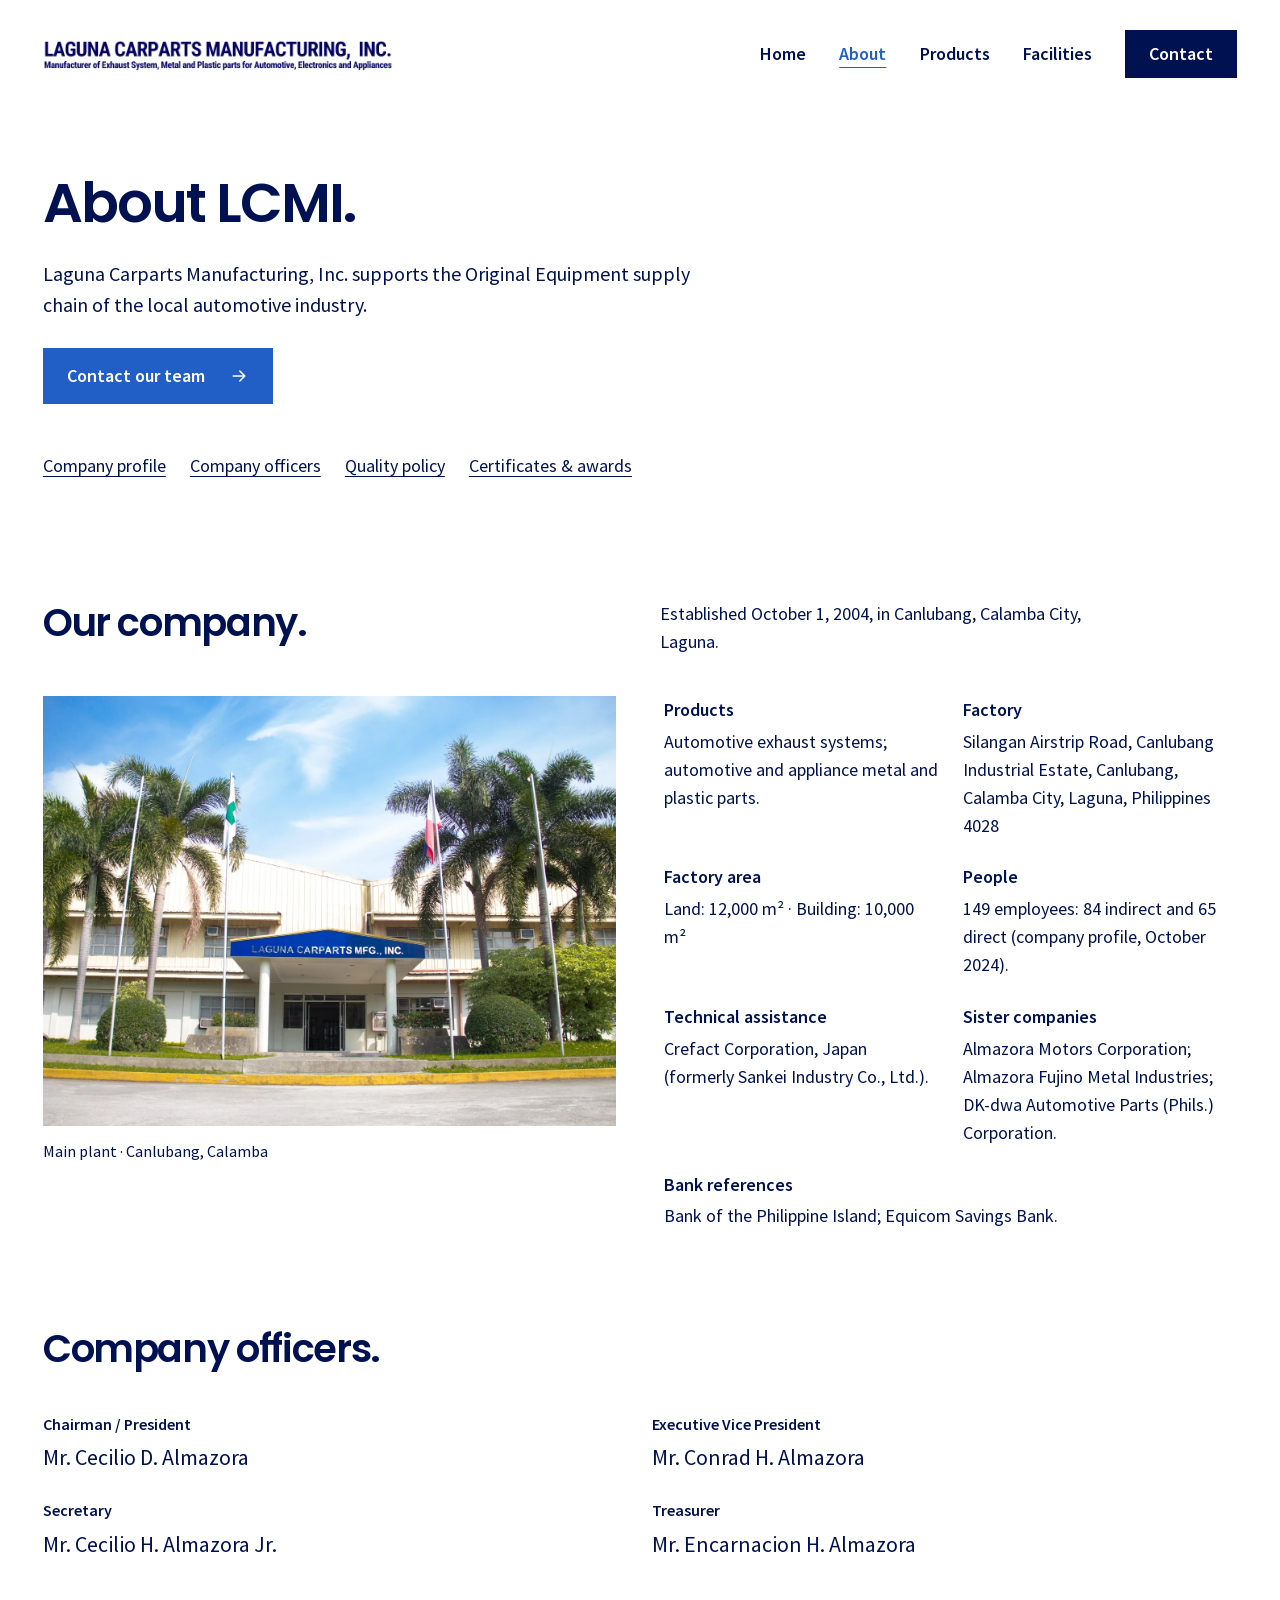
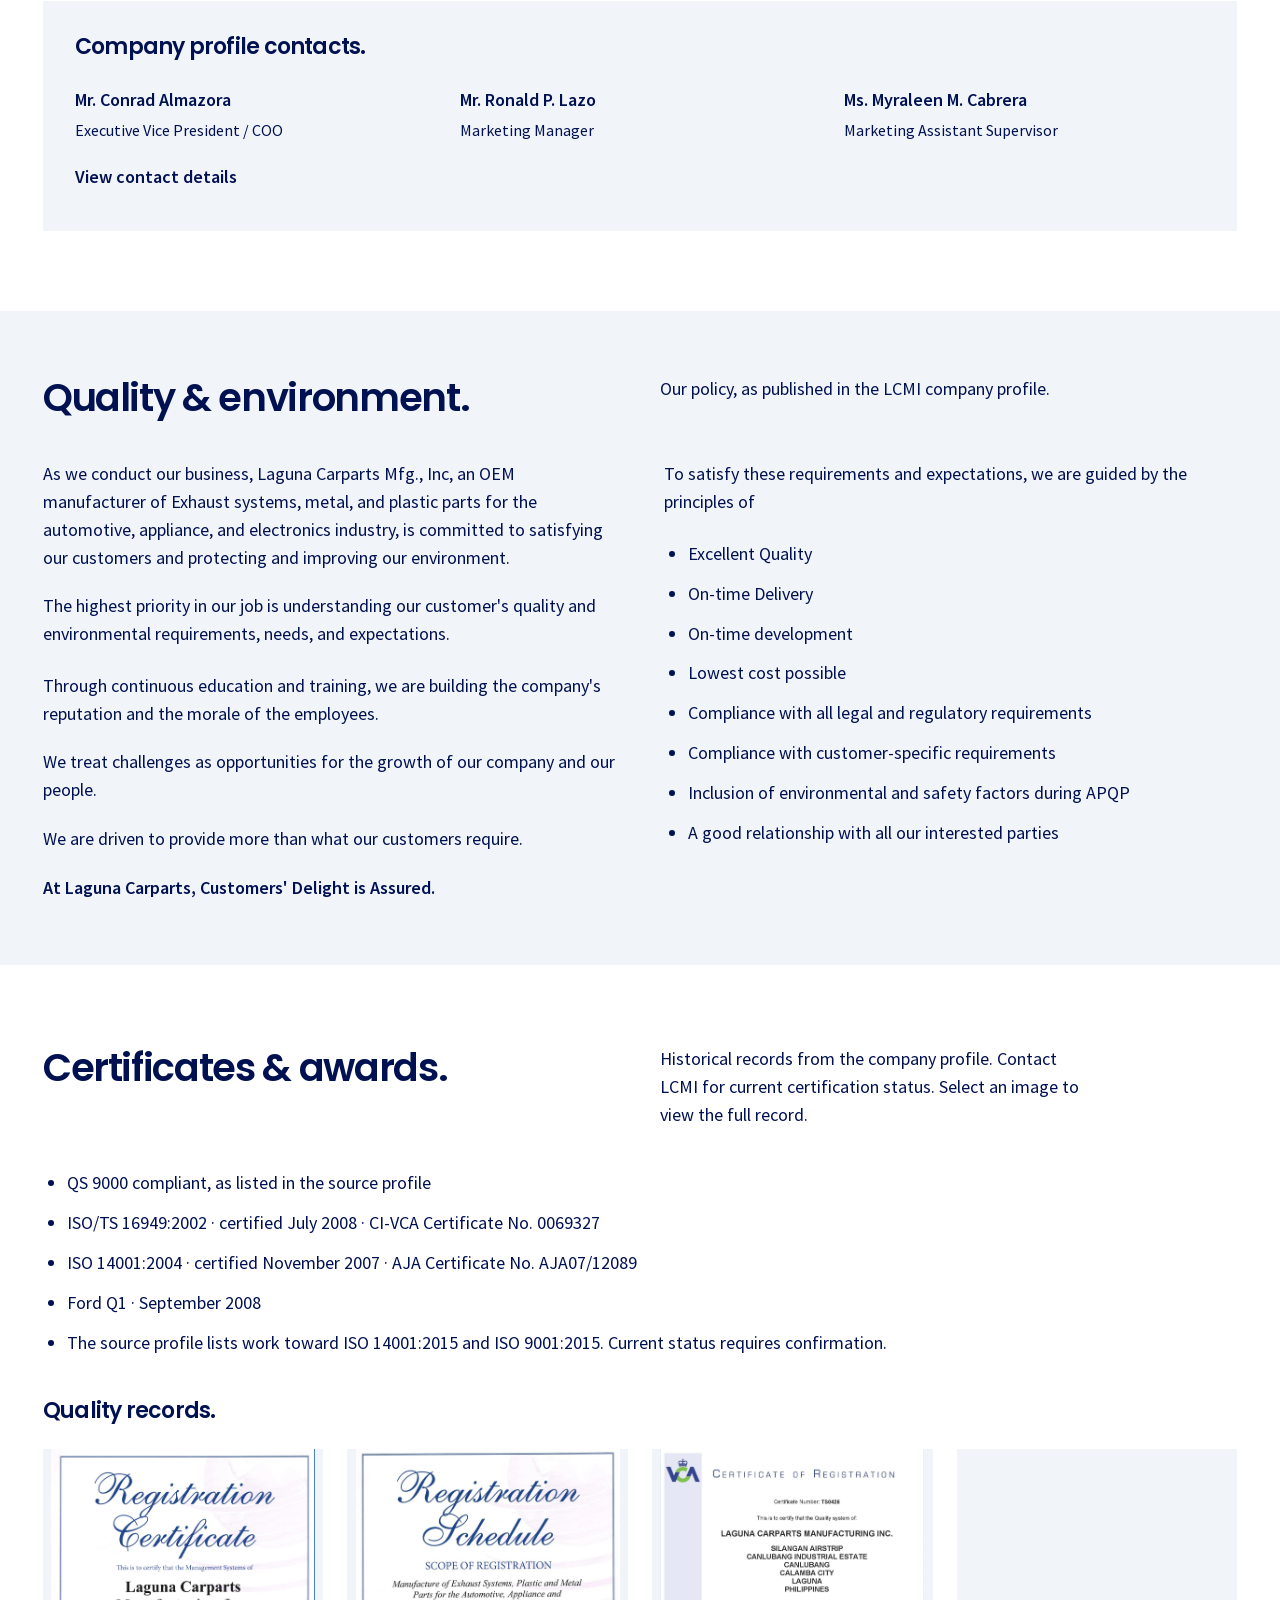
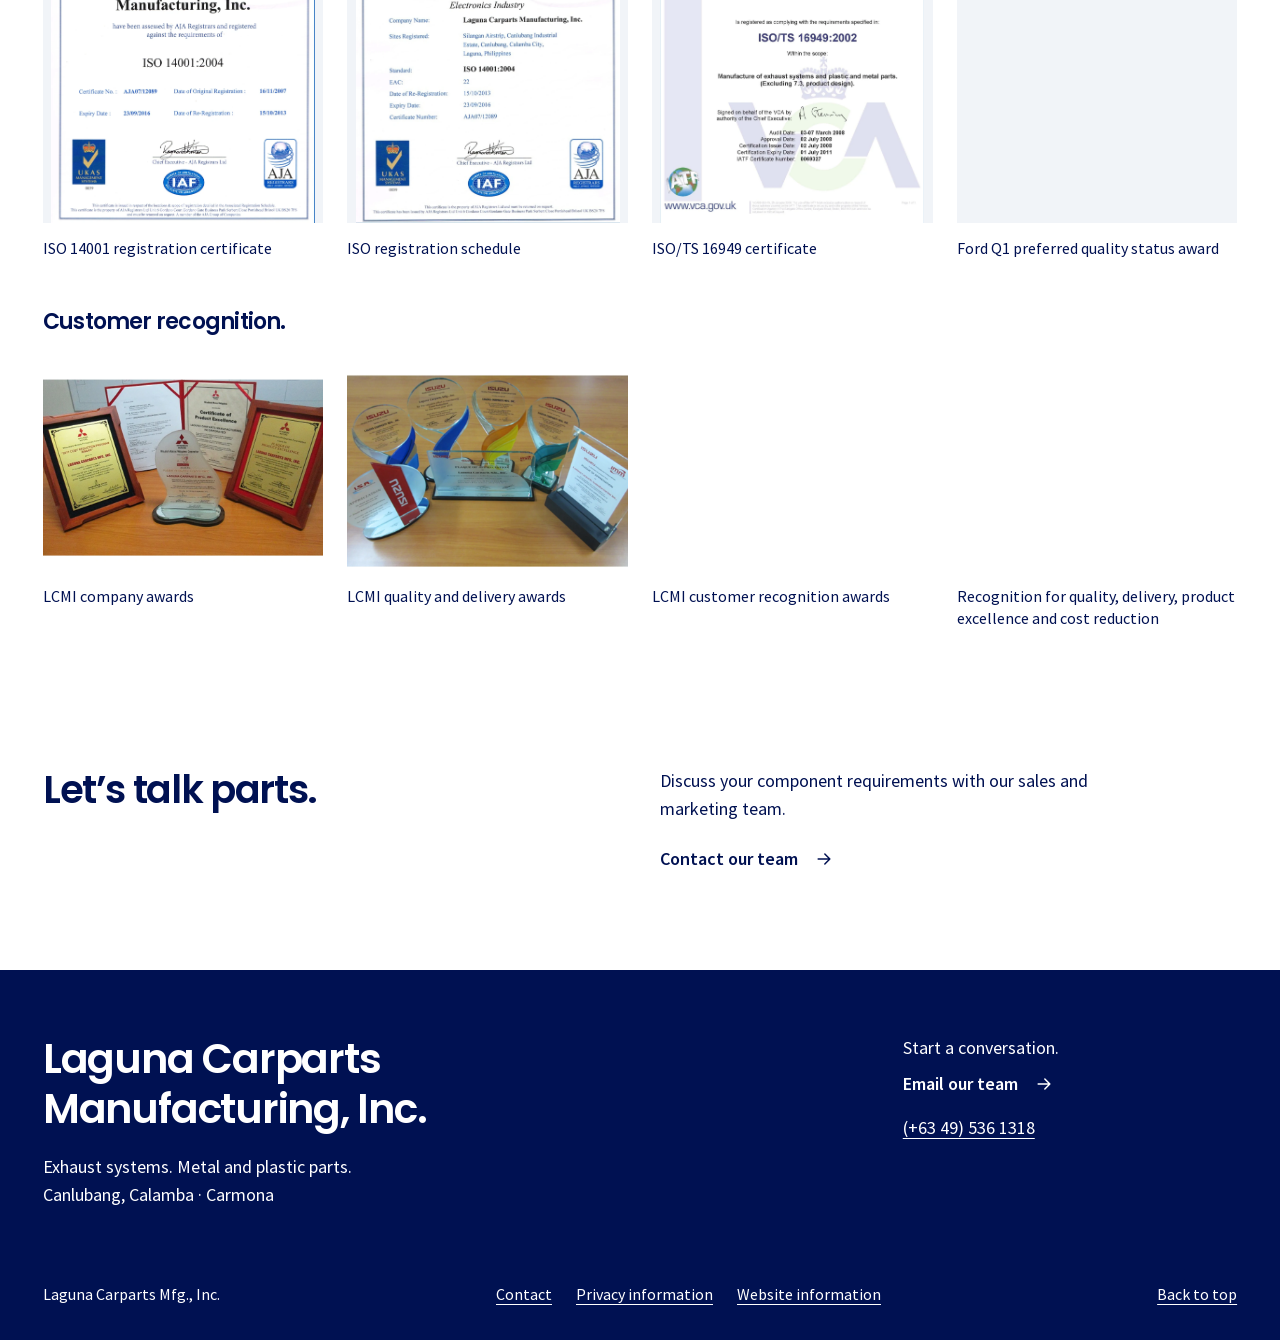
==== commit 4344b8a2: "Refine About page layout and improve accessibility with enhanced navigation and responsive design ad" ====
--- a/about.html
+++ b/about.html
@@ -12,7 +12,7 @@
     <link rel="icon" type="image/png" href="assets/images/favicon.png" />
     <link rel="stylesheet" href="assets/fonts/poppins.css" />
     <link rel="stylesheet" href="assets/fonts/source-sans-pro.css" />
-    <link rel="stylesheet" href="css/site.css" />
+    <link rel="stylesheet" href="css/site.css?v=about-2" />
     <link rel="stylesheet" href="css/styles.css" />
     <script src="js/main.js" defer></script>
   </head>
@@ -80,8 +80,14 @@
               stroke-linejoin="round"
             /></svg
         ></a>
+        <nav class="section-nav" aria-label="About page sections">
+          <a href="#company">Company profile</a>
+          <a href="#officers">Company officers</a>
+          <a href="#quality">Quality policy</a>
+          <a href="#records">Certificates &amp; awards</a>
+        </nav>
       </section>
-      <section class="profile-section wrap">
+      <section class="profile-section wrap" id="company">
         <div class="section-heading">
           <h2>Our company.</h2>
           <div>
@@ -168,10 +174,9 @@
           </dl>
         </div>
       </section>
-      <section class="people-section wrap">
+      <section class="people-section wrap" id="officers">
         <div class="section-heading">
           <h2>Company officers.</h2>
-          <div></div>
         </div>
         <dl class="officers">
           <div>
@@ -191,64 +196,86 @@
             <dd>Mr. Encarnacion H. Almazora</dd>
           </div>
         </dl>
-        <p class="source-note">
-          Contact persons in the company profile: Mr. Conrad Almazora, Executive
-          Vice President / COO; Mr. Ronald P. Lazo, Marketing Manager; Ms.
-          Myraleen M. Cabrera, Marketing Assistant Supervisor.
-        </p>
+        <div class="profile-contacts">
+          <h3>Company profile contacts.</h3>
+          <ul>
+            <li>
+              <strong>Mr. Conrad Almazora</strong
+              ><span>Executive Vice President / COO</span>
+            </li>
+            <li>
+              <strong>Mr. Ronald P. Lazo</strong><span>Marketing Manager</span>
+            </li>
+            <li>
+              <strong>Ms. Myraleen M. Cabrera</strong
+              ><span>Marketing Assistant Supervisor</span>
+            </li>
+          </ul>
+          <a class="text-link" href="contact.html">View contact details</a>
+        </div>
       </section>
-      <section class="quality-section wrap">
+      <section class="quality-section wrap" id="quality">
         <div class="section-heading">
           <h2>Quality & environment.</h2>
           <div>
             <p>Our policy, as published in the LCMI company profile.</p>
           </div>
         </div>
-        <div class="reading-copy">
-          <p>
-            As we conduct our business, Laguna Carparts Mfg., Inc, an OEM
-            manufacturer of Exhaust systems, metal, and plastic parts for the
-            automotive, appliance, and electronics industry, is committed to
-            satisfying our customers and protecting and improving our
-            environment.
-          </p>
-          <p>
-            The highest priority in our job is understanding our customer&#x27;s
-            quality and environmental requirements, needs, and expectations.
-          </p>
-          <p>
-            To satisfy these requirements and expectations, we are guided by the
-            principles of
-          </p>
-          <ul class="policy-principles">
-            <li>Excellent Quality</li>
-            <li>On-time Delivery</li>
-            <li>On-time development</li>
-            <li>Lowest cost possible</li>
-            <li>Compliance with all legal and regulatory requirements</li>
-            <li>Compliance with customer-specific requirements</li>
-            <li>Inclusion of environmental and safety factors during APQP</li>
-            <li>A good relationship with all our interested parties</li>
-          </ul>
-          <p>
-            Through continuous education and training, we are building the
-            company&#x27;s reputation and the morale of the employees.
-          </p>
-          <p>
-            We treat challenges as opportunities for the growth of our company
-            and our people.
-          </p>
-          <p>We are driven to provide more than what our customers require.</p>
-          <p>At Laguna Carparts, Customers&#x27; Delight is Assured.</p>
+        <div class="policy-layout">
+          <div class="policy-intro">
+            <p>
+              As we conduct our business, Laguna Carparts Mfg., Inc, an OEM
+              manufacturer of Exhaust systems, metal, and plastic parts for the
+              automotive, appliance, and electronics industry, is committed to
+              satisfying our customers and protecting and improving our
+              environment.
+            </p>
+            <p>
+              The highest priority in our job is understanding our
+              customer&#x27;s quality and environmental requirements, needs, and
+              expectations.
+            </p>
+          </div>
+          <div class="policy-commitments">
+            <p>
+              To satisfy these requirements and expectations, we are guided by
+              the principles of
+            </p>
+            <ul class="policy-principles">
+              <li>Excellent Quality</li>
+              <li>On-time Delivery</li>
+              <li>On-time development</li>
+              <li>Lowest cost possible</li>
+              <li>Compliance with all legal and regulatory requirements</li>
+              <li>Compliance with customer-specific requirements</li>
+              <li>Inclusion of environmental and safety factors during APQP</li>
+              <li>A good relationship with all our interested parties</li>
+            </ul>
+          </div>
+          <div class="policy-close">
+            <p>
+              Through continuous education and training, we are building the
+              company&#x27;s reputation and the morale of the employees.
+            </p>
+            <p>
+              We treat challenges as opportunities for the growth of our company
+              and our people.
+            </p>
+            <p>
+              We are driven to provide more than what our customers require.
+            </p>
+            <p>At Laguna Carparts, Customers&#x27; Delight is Assured.</p>
+          </div>
         </div>
       </section>
-      <section class="records-section wrap">
+      <section class="records-section wrap" id="records">
         <div class="section-heading">
           <h2>Certificates & awards.</h2>
           <div>
             <p>
               Historical records from the company profile. Contact LCMI for
-              current certification status.
+              current certification status. Select an image to view the full
+              record.
             </p>
           </div>
         </div>
@@ -268,258 +295,266 @@
             9001:2015. Current status requires confirmation.
           </li>
         </ul>
-        <div class="record-grid">
-          <figure>
-            <a
-              class="image-preview"
-              href="assets/images/3-mxBxqJk4QwtK3nVx.png"
-              data-gallery
-              aria-label="Enlarge: ISO 14001 registration certificate"
-              ><img
-                src="assets/images/optimized/3-mxBxqJk4QwtK3nVx.webp"
-                alt="ISO 14001 registration certificate"
-                width="1131"
-                height="1600"
-                loading="lazy"
-                decoding="async" /><span class="image-hint"
-                >View image
-                <svg
-                  viewBox="0 0 24 24"
-                  width="20"
-                  height="20"
-                  aria-hidden="true"
-                >
-                  <path
-                    d="M5 12h14m-6-6 6 6-6 6"
-                    fill="none"
-                    stroke="currentColor"
-                    stroke-width="1.8"
-                    stroke-linecap="round"
-                    stroke-linejoin="round"
-                  /></svg></span
-            ></a>
-            <figcaption>ISO 14001 registration certificate</figcaption>
-          </figure>
-          <figure>
-            <a
-              class="image-preview"
-              href="assets/images/4-AMqXOJPb0MHoVVNn.png"
-              data-gallery
-              aria-label="Enlarge: ISO registration schedule"
-              ><img
-                src="assets/images/optimized/4-AMqXOJPb0MHoVVNn.webp"
-                alt="ISO registration schedule"
-                width="1131"
-                height="1600"
-                loading="lazy"
-                decoding="async" /><span class="image-hint"
-                >View image
-                <svg
-                  viewBox="0 0 24 24"
-                  width="20"
-                  height="20"
-                  aria-hidden="true"
-                >
-                  <path
-                    d="M5 12h14m-6-6 6 6-6 6"
-                    fill="none"
-                    stroke="currentColor"
-                    stroke-width="1.8"
-                    stroke-linecap="round"
-                    stroke-linejoin="round"
-                  /></svg></span
-            ></a>
-            <figcaption>ISO registration schedule</figcaption>
-          </figure>
-          <figure>
-            <a
-              class="image-preview"
-              href="assets/images/2-mP4Xjyow61CJ4QMZ.png"
-              data-gallery
-              aria-label="Enlarge: ISO/TS 16949 certificate"
-              ><img
-                src="assets/images/optimized/2-mP4Xjyow61CJ4QMZ.webp"
-                alt="ISO/TS 16949 certificate"
-                width="1131"
-                height="1600"
-                loading="lazy"
-                decoding="async" /><span class="image-hint"
-                >View image
-                <svg
-                  viewBox="0 0 24 24"
-                  width="20"
-                  height="20"
-                  aria-hidden="true"
-                >
-                  <path
-                    d="M5 12h14m-6-6 6 6-6 6"
-                    fill="none"
-                    stroke="currentColor"
-                    stroke-width="1.8"
-                    stroke-linecap="round"
-                    stroke-linejoin="round"
-                  /></svg></span
-            ></a>
-            <figcaption>ISO/TS 16949 certificate</figcaption>
-          </figure>
-          <figure>
-            <a
-              class="image-preview"
-              href="assets/images/1-m5KWNz7GE9U2No7P.png"
-              data-gallery
-              aria-label="Enlarge: Ford Q1 preferred quality status award"
-              ><img
-                src="assets/images/optimized/1-m5KWNz7GE9U2No7P.webp"
-                alt="Ford Q1 preferred quality status award"
-                width="1131"
-                height="1600"
-                loading="lazy"
-                decoding="async" /><span class="image-hint"
-                >View image
-                <svg
-                  viewBox="0 0 24 24"
-                  width="20"
-                  height="20"
-                  aria-hidden="true"
-                >
-                  <path
-                    d="M5 12h14m-6-6 6 6-6 6"
-                    fill="none"
-                    stroke="currentColor"
-                    stroke-width="1.8"
-                    stroke-linecap="round"
-                    stroke-linejoin="round"
-                  /></svg></span
-            ></a>
-            <figcaption>Ford Q1 preferred quality status award</figcaption>
-          </figure>
-          <figure>
-            <a
-              class="image-preview"
-              href="assets/images/2-AMqxKBEJ2VHQVL7D.png"
-              data-gallery
-              aria-label="Enlarge: LCMI company awards"
-              ><img
-                src="assets/images/optimized/2-AMqxKBEJ2VHQVL7D.webp"
-                alt="LCMI company awards"
-                width="1600"
-                height="1280"
-                loading="lazy"
-                decoding="async" /><span class="image-hint"
-                >View image
-                <svg
-                  viewBox="0 0 24 24"
-                  width="20"
-                  height="20"
-                  aria-hidden="true"
-                >
-                  <path
-                    d="M5 12h14m-6-6 6 6-6 6"
-                    fill="none"
-                    stroke="currentColor"
-                    stroke-width="1.8"
-                    stroke-linecap="round"
-                    stroke-linejoin="round"
-                  /></svg></span
-            ></a>
-            <figcaption>LCMI company awards</figcaption>
-          </figure>
-          <figure>
-            <a
-              class="image-preview"
-              href="assets/images/3-A85ZOvzWzJCaQEJQ.png"
-              data-gallery
-              aria-label="Enlarge: LCMI quality and delivery awards"
-              ><img
-                src="assets/images/optimized/3-A85ZOvzWzJCaQEJQ.webp"
-                alt="LCMI quality and delivery awards"
-                width="1600"
-                height="1280"
-                loading="lazy"
-                decoding="async" /><span class="image-hint"
-                >View image
-                <svg
-                  viewBox="0 0 24 24"
-                  width="20"
-                  height="20"
-                  aria-hidden="true"
-                >
-                  <path
-                    d="M5 12h14m-6-6 6 6-6 6"
-                    fill="none"
-                    stroke="currentColor"
-                    stroke-width="1.8"
-                    stroke-linecap="round"
-                    stroke-linejoin="round"
-                  /></svg></span
-            ></a>
-            <figcaption>LCMI quality and delivery awards</figcaption>
-          </figure>
-          <figure>
-            <a
-              class="image-preview"
-              href="assets/images/4-m2WlZxn73ete7EgQ.png"
-              data-gallery
-              aria-label="Enlarge: LCMI customer recognition awards"
-              ><img
-                src="assets/images/optimized/4-m2WlZxn73ete7EgQ.webp"
-                alt="LCMI customer recognition awards"
-                width="1600"
-                height="1280"
-                loading="lazy"
-                decoding="async" /><span class="image-hint"
-                >View image
-                <svg
-                  viewBox="0 0 24 24"
-                  width="20"
-                  height="20"
-                  aria-hidden="true"
-                >
-                  <path
-                    d="M5 12h14m-6-6 6 6-6 6"
-                    fill="none"
-                    stroke="currentColor"
-                    stroke-width="1.8"
-                    stroke-linecap="round"
-                    stroke-linejoin="round"
-                  /></svg></span
-            ></a>
-            <figcaption>LCMI customer recognition awards</figcaption>
-          </figure>
-          <figure>
-            <a
-              class="image-preview"
-              href="assets/images/5-AVLzRv8qvDUJ94ZL.png"
-              data-gallery
-              aria-label="Enlarge: Recognition for quality, delivery, product excellence and cost reduction"
-              ><img
-                src="assets/images/optimized/5-AVLzRv8qvDUJ94ZL.webp"
-                alt="Recognition for quality, delivery, product excellence and cost reduction"
-                width="1600"
-                height="1280"
-                loading="lazy"
-                decoding="async" /><span class="image-hint"
-                >View image
-                <svg
-                  viewBox="0 0 24 24"
-                  width="20"
-                  height="20"
-                  aria-hidden="true"
-                >
-                  <path
-                    d="M5 12h14m-6-6 6 6-6 6"
-                    fill="none"
-                    stroke="currentColor"
-                    stroke-width="1.8"
-                    stroke-linecap="round"
-                    stroke-linejoin="round"
-                  /></svg></span
-            ></a>
-            <figcaption>
-              Recognition for quality, delivery, product excellence and cost
-              reduction
-            </figcaption>
-          </figure>
+        <div class="record-group">
+          <h3>Quality records.</h3>
+          <div class="record-grid record-grid--documents">
+            <figure>
+              <a
+                class="image-preview"
+                href="assets/images/3-mxBxqJk4QwtK3nVx.png"
+                data-gallery
+                aria-label="Enlarge: ISO 14001 registration certificate"
+                ><img
+                  src="assets/images/optimized/3-mxBxqJk4QwtK3nVx.webp"
+                  alt="ISO 14001 registration certificate"
+                  width="1131"
+                  height="1600"
+                  loading="lazy"
+                  decoding="async" /><span class="image-hint"
+                  >View image
+                  <svg
+                    viewBox="0 0 24 24"
+                    width="20"
+                    height="20"
+                    aria-hidden="true"
+                  >
+                    <path
+                      d="M5 12h14m-6-6 6 6-6 6"
+                      fill="none"
+                      stroke="currentColor"
+                      stroke-width="1.8"
+                      stroke-linecap="round"
+                      stroke-linejoin="round"
+                    /></svg></span
+              ></a>
+              <figcaption>ISO 14001 registration certificate</figcaption>
+            </figure>
+            <figure>
+              <a
+                class="image-preview"
+                href="assets/images/4-AMqXOJPb0MHoVVNn.png"
+                data-gallery
+                aria-label="Enlarge: ISO registration schedule"
+                ><img
+                  src="assets/images/optimized/4-AMqXOJPb0MHoVVNn.webp"
+                  alt="ISO registration schedule"
+                  width="1131"
+                  height="1600"
+                  loading="lazy"
+                  decoding="async" /><span class="image-hint"
+                  >View image
+                  <svg
+                    viewBox="0 0 24 24"
+                    width="20"
+                    height="20"
+                    aria-hidden="true"
+                  >
+                    <path
+                      d="M5 12h14m-6-6 6 6-6 6"
+                      fill="none"
+                      stroke="currentColor"
+                      stroke-width="1.8"
+                      stroke-linecap="round"
+                      stroke-linejoin="round"
+                    /></svg></span
+              ></a>
+              <figcaption>ISO registration schedule</figcaption>
+            </figure>
+            <figure>
+              <a
+                class="image-preview"
+                href="assets/images/2-mP4Xjyow61CJ4QMZ.png"
+                data-gallery
+                aria-label="Enlarge: ISO/TS 16949 certificate"
+                ><img
+                  src="assets/images/optimized/2-mP4Xjyow61CJ4QMZ.webp"
+                  alt="ISO/TS 16949 certificate"
+                  width="1131"
+                  height="1600"
+                  loading="lazy"
+                  decoding="async" /><span class="image-hint"
+                  >View image
+                  <svg
+                    viewBox="0 0 24 24"
+                    width="20"
+                    height="20"
+                    aria-hidden="true"
+                  >
+                    <path
+                      d="M5 12h14m-6-6 6 6-6 6"
+                      fill="none"
+                      stroke="currentColor"
+                      stroke-width="1.8"
+                      stroke-linecap="round"
+                      stroke-linejoin="round"
+                    /></svg></span
+              ></a>
+              <figcaption>ISO/TS 16949 certificate</figcaption>
+            </figure>
+            <figure>
+              <a
+                class="image-preview"
+                href="assets/images/1-m5KWNz7GE9U2No7P.png"
+                data-gallery
+                aria-label="Enlarge: Ford Q1 preferred quality status award"
+                ><img
+                  src="assets/images/optimized/1-m5KWNz7GE9U2No7P.webp"
+                  alt="Ford Q1 preferred quality status award"
+                  width="1131"
+                  height="1600"
+                  loading="lazy"
+                  decoding="async" /><span class="image-hint"
+                  >View image
+                  <svg
+                    viewBox="0 0 24 24"
+                    width="20"
+                    height="20"
+                    aria-hidden="true"
+                  >
+                    <path
+                      d="M5 12h14m-6-6 6 6-6 6"
+                      fill="none"
+                      stroke="currentColor"
+                      stroke-width="1.8"
+                      stroke-linecap="round"
+                      stroke-linejoin="round"
+                    /></svg></span
+              ></a>
+              <figcaption>Ford Q1 preferred quality status award</figcaption>
+            </figure>
+          </div>
+        </div>
+        <div class="record-group">
+          <h3>Customer recognition.</h3>
+          <div class="record-grid record-grid--awards">
+            <figure>
+              <a
+                class="image-preview"
+                href="assets/images/2-AMqxKBEJ2VHQVL7D.png"
+                data-gallery
+                aria-label="Enlarge: LCMI company awards"
+                ><img
+                  src="assets/images/optimized/2-AMqxKBEJ2VHQVL7D.webp"
+                  alt="LCMI company awards"
+                  width="1600"
+                  height="1280"
+                  loading="lazy"
+                  decoding="async" /><span class="image-hint"
+                  >View image
+                  <svg
+                    viewBox="0 0 24 24"
+                    width="20"
+                    height="20"
+                    aria-hidden="true"
+                  >
+                    <path
+                      d="M5 12h14m-6-6 6 6-6 6"
+                      fill="none"
+                      stroke="currentColor"
+                      stroke-width="1.8"
+                      stroke-linecap="round"
+                      stroke-linejoin="round"
+                    /></svg></span
+              ></a>
+              <figcaption>LCMI company awards</figcaption>
+            </figure>
+            <figure>
+              <a
+                class="image-preview"
+                href="assets/images/3-A85ZOvzWzJCaQEJQ.png"
+                data-gallery
+                aria-label="Enlarge: LCMI quality and delivery awards"
+                ><img
+                  src="assets/images/optimized/3-A85ZOvzWzJCaQEJQ.webp"
+                  alt="LCMI quality and delivery awards"
+                  width="1600"
+                  height="1280"
+                  loading="lazy"
+                  decoding="async" /><span class="image-hint"
+                  >View image
+                  <svg
+                    viewBox="0 0 24 24"
+                    width="20"
+                    height="20"
+                    aria-hidden="true"
+                  >
+                    <path
+                      d="M5 12h14m-6-6 6 6-6 6"
+                      fill="none"
+                      stroke="currentColor"
+                      stroke-width="1.8"
+                      stroke-linecap="round"
+                      stroke-linejoin="round"
+                    /></svg></span
+              ></a>
+              <figcaption>LCMI quality and delivery awards</figcaption>
+            </figure>
+            <figure>
+              <a
+                class="image-preview"
+                href="assets/images/4-m2WlZxn73ete7EgQ.png"
+                data-gallery
+                aria-label="Enlarge: LCMI customer recognition awards"
+                ><img
+                  src="assets/images/optimized/4-m2WlZxn73ete7EgQ.webp"
+                  alt="LCMI customer recognition awards"
+                  width="1600"
+                  height="1280"
+                  loading="lazy"
+                  decoding="async" /><span class="image-hint"
+                  >View image
+                  <svg
+                    viewBox="0 0 24 24"
+                    width="20"
+                    height="20"
+                    aria-hidden="true"
+                  >
+                    <path
+                      d="M5 12h14m-6-6 6 6-6 6"
+                      fill="none"
+                      stroke="currentColor"
+                      stroke-width="1.8"
+                      stroke-linecap="round"
+                      stroke-linejoin="round"
+                    /></svg></span
+              ></a>
+              <figcaption>LCMI customer recognition awards</figcaption>
+            </figure>
+            <figure>
+              <a
+                class="image-preview"
+                href="assets/images/5-AVLzRv8qvDUJ94ZL.png"
+                data-gallery
+                aria-label="Enlarge: Recognition for quality, delivery, product excellence and cost reduction"
+                ><img
+                  src="assets/images/optimized/5-AVLzRv8qvDUJ94ZL.webp"
+                  alt="Recognition for quality, delivery, product excellence and cost reduction"
+                  width="1600"
+                  height="1280"
+                  loading="lazy"
+                  decoding="async" /><span class="image-hint"
+                  >View image
+                  <svg
+                    viewBox="0 0 24 24"
+                    width="20"
+                    height="20"
+                    aria-hidden="true"
+                  >
+                    <path
+                      d="M5 12h14m-6-6 6 6-6 6"
+                      fill="none"
+                      stroke="currentColor"
+                      stroke-width="1.8"
+                      stroke-linecap="round"
+                      stroke-linejoin="round"
+                    /></svg></span
+              ></a>
+              <figcaption>
+                Recognition for quality, delivery, product excellence and cost
+                reduction
+              </figcaption>
+            </figure>
+          </div>
         </div>
       </section>
       <section class="inquiry wrap">
--- a/css/site.css
+++ b/css/site.css
@@ -454,13 +454,22 @@
   gap: 24px;
   align-content: start;
 }
+.equipment-photos .image-preview {
+  aspect-ratio: 4/3;
+  background: var(--paper);
+}
 .equipment-photos img {
-  aspect-ratio: 4/3;
-  object-fit: contain;
-  background: var(--paper);
-}
-.equipment-photos figure:only-child {
-  grid-column: 1 / -1;
+  position: absolute;
+  inset: 0;
+  height: 100%;
+  object-fit: cover;
+  object-position: center;
+}
+/* These source documents include blank paper beneath the actual photograph. */
+.equipment-photos .image-preview--padded img {
+  width: var(--preview-image-width, 100%);
+  height: auto;
+  aspect-ratio: auto;
 }
 .source-note {
   font-size: 16px;
@@ -483,8 +492,13 @@
   aspect-ratio: 4/3;
   object-fit: cover;
 }
-.profile-details > div + div {
-  margin-top: 20px;
+.profile-details {
+  display: grid;
+  grid-template-columns: repeat(2, minmax(0, 1fr));
+  gap: 24px;
+}
+.profile-details > div:last-child {
+  grid-column: 1 / -1;
 }
 dt {
   font-weight: 600;
@@ -497,9 +511,55 @@
   grid-template-columns: 1fr 1fr;
   gap: 24px;
 }
-.reading-copy {
-  max-width: 75ch;
-  margin-left: auto;
+.officers dt {
+  font-size: 16px;
+}
+.officers dd {
+  font-size: 22px;
+}
+.profile-contacts {
+  margin-top: 40px;
+  padding: 32px;
+  background: var(--surface);
+}
+.profile-contacts ul {
+  display: grid;
+  grid-template-columns: repeat(3, minmax(0, 1fr));
+  gap: 24px;
+  padding: 0;
+  margin: 24px 0 12px;
+  list-style: none;
+}
+.profile-contacts strong,
+.profile-contacts span {
+  display: block;
+}
+.profile-contacts span {
+  margin-top: 4px;
+  font-size: 16px;
+}
+.policy-layout {
+  display: grid;
+  grid-template-columns: repeat(2, minmax(0, 1fr));
+  gap: 24px 48px;
+  align-items: start;
+}
+.policy-commitments {
+  grid-column: 2;
+  grid-row: 1 / span 2;
+}
+.policy-close {
+  grid-column: 1;
+}
+.policy-close p:last-child {
+  font-weight: 600;
+}
+.policy-principles {
+  padding-left: 24px;
+  margin: 24px 0 0;
+}
+.policy-principles li + li {
+  margin-top: 12px;
 }
 .quality-section {
   background: var(--surface);
@@ -513,15 +573,36 @@
 .record-list li + li {
   margin-top: 12px;
 }
+.record-group + .record-group {
+  margin-top: 48px;
+}
+.record-group h3 {
+  margin-bottom: 24px;
+}
 .record-grid {
   display: grid;
   grid-template-columns: repeat(4, minmax(0, 1fr));
   gap: 32px 24px;
 }
+.record-grid .image-preview {
+  aspect-ratio: 3/4;
+  background: var(--surface);
+}
 .record-grid img {
-  height: 280px;
+  position: absolute;
+  inset: 0;
+  height: 100%;
   object-fit: contain;
-  background: var(--surface);
+}
+.record-grid--awards .image-preview {
+  aspect-ratio: 4/3;
+  background: var(--paper);
+}
+.record-grid--awards img {
+  object-fit: cover;
+}
+.record-grid--awards figure:last-child img {
+  object-fit: contain;
 }
 .contact-intro {
   display: grid;
@@ -719,11 +800,17 @@
   .inquiry-form-section {
     gap: 32px;
   }
+  .profile-layout {
+    grid-template-columns: 1fr;
+  }
+  .profile-layout img {
+    aspect-ratio: 16/9;
+  }
+}
+@media (max-width: 850px) {
   .record-grid {
-    grid-template-columns: repeat(3, minmax(0, 1fr));
-  }
-}
-@media (max-width: 850px) {
+    grid-template-columns: repeat(2, minmax(0, 1fr));
+  }
   .header-inner {
     min-height: 88px;
     flex-wrap: wrap;
@@ -933,12 +1020,22 @@
   .officers {
     grid-template-columns: 1fr;
   }
+  .profile-details,
+  .profile-contacts ul,
+  .policy-layout {
+    grid-template-columns: 1fr;
+  }
+  .profile-contacts {
+    padding: 24px;
+  }
+  .policy-commitments,
+  .policy-close {
+    grid-column: auto;
+    grid-row: auto;
+  }
   .record-grid {
     grid-template-columns: 1fr 1fr;
     gap: 28px 16px;
-  }
-  .record-grid img {
-    height: 220px;
   }
   .contact-intro {
     padding-block: 40px;
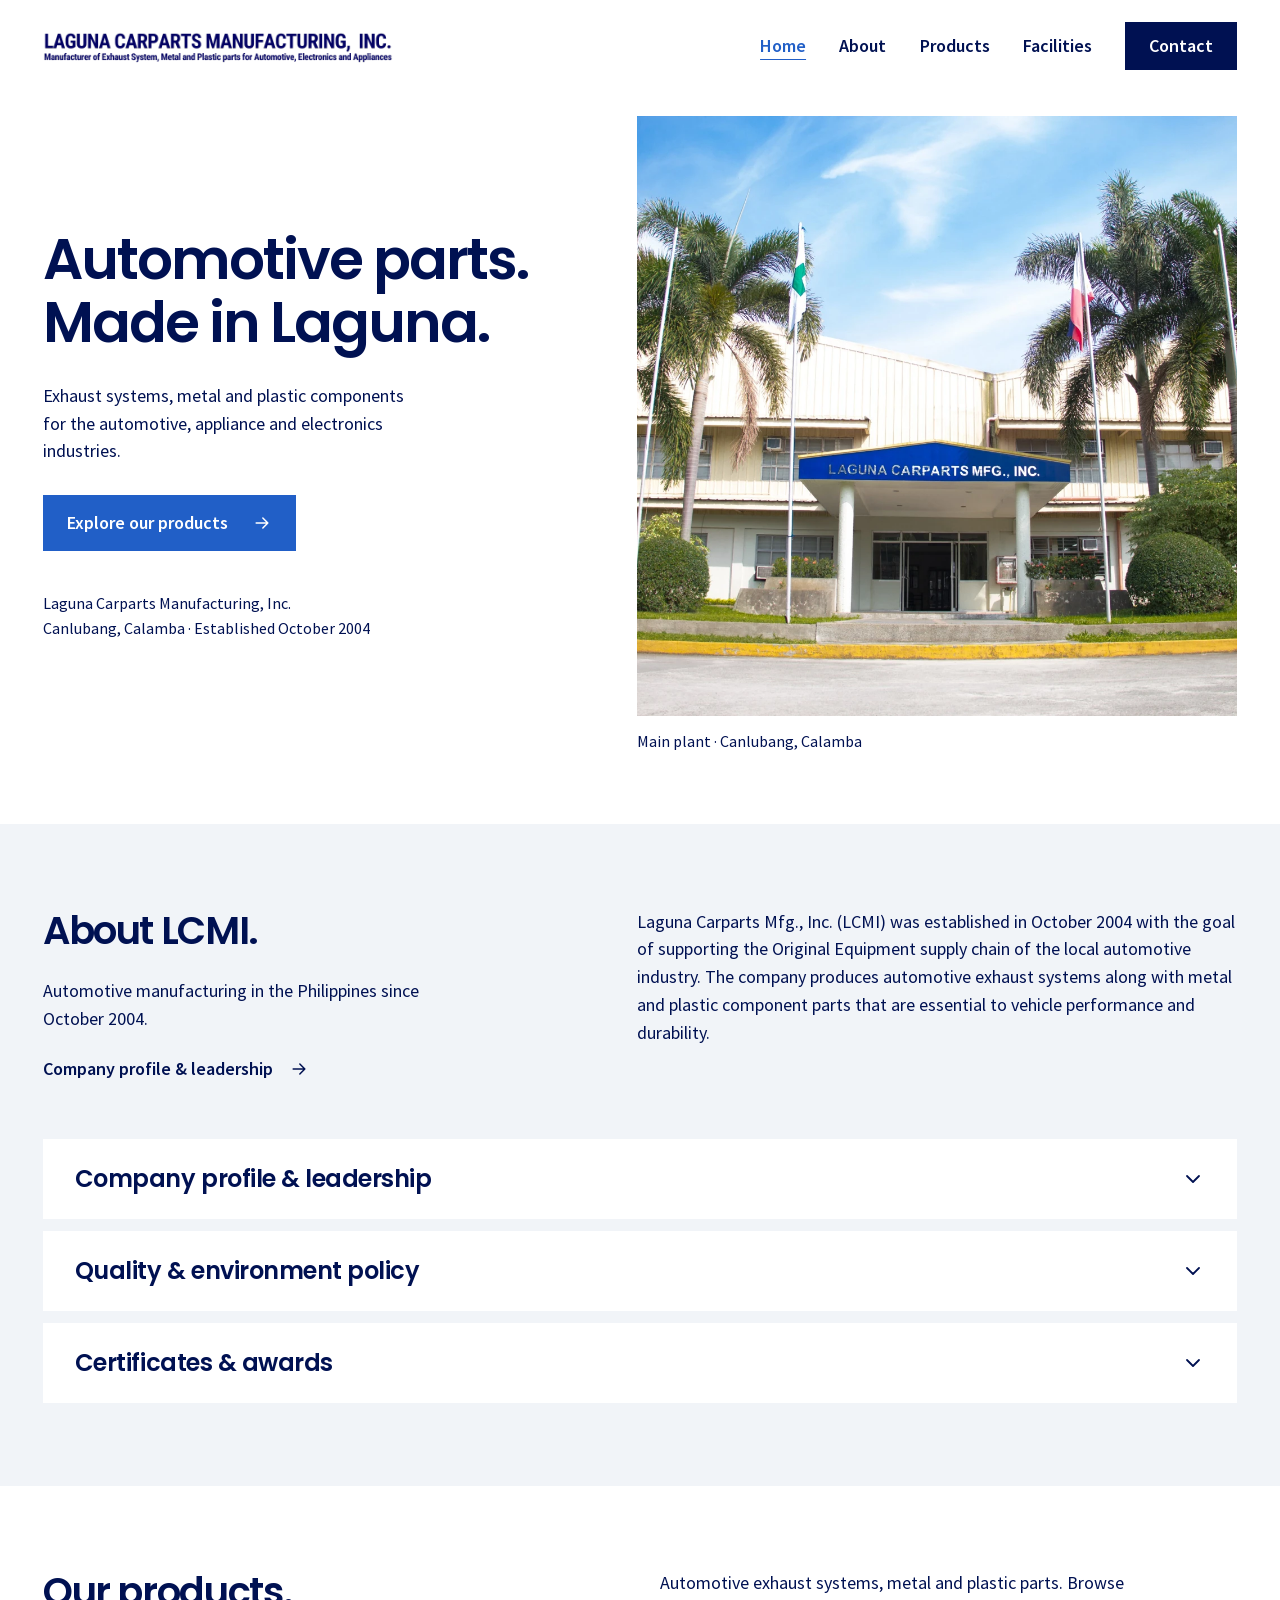
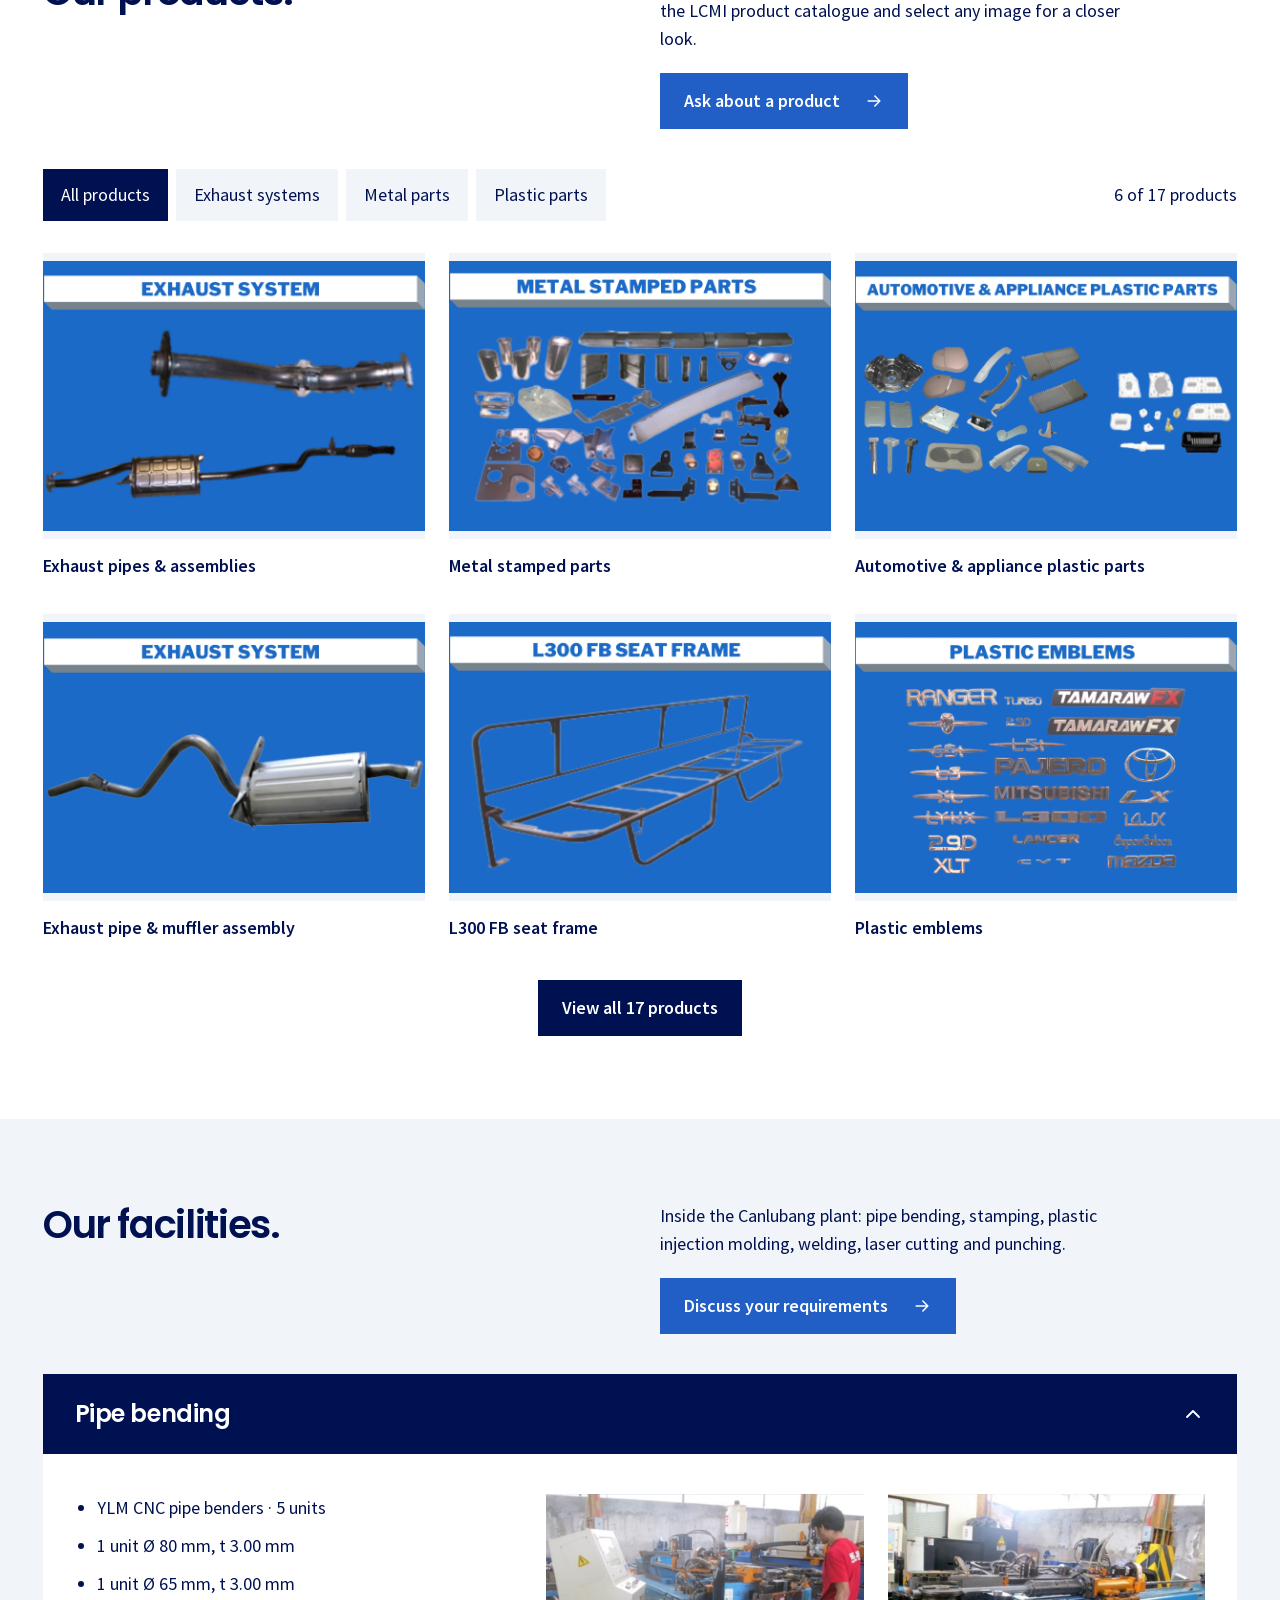
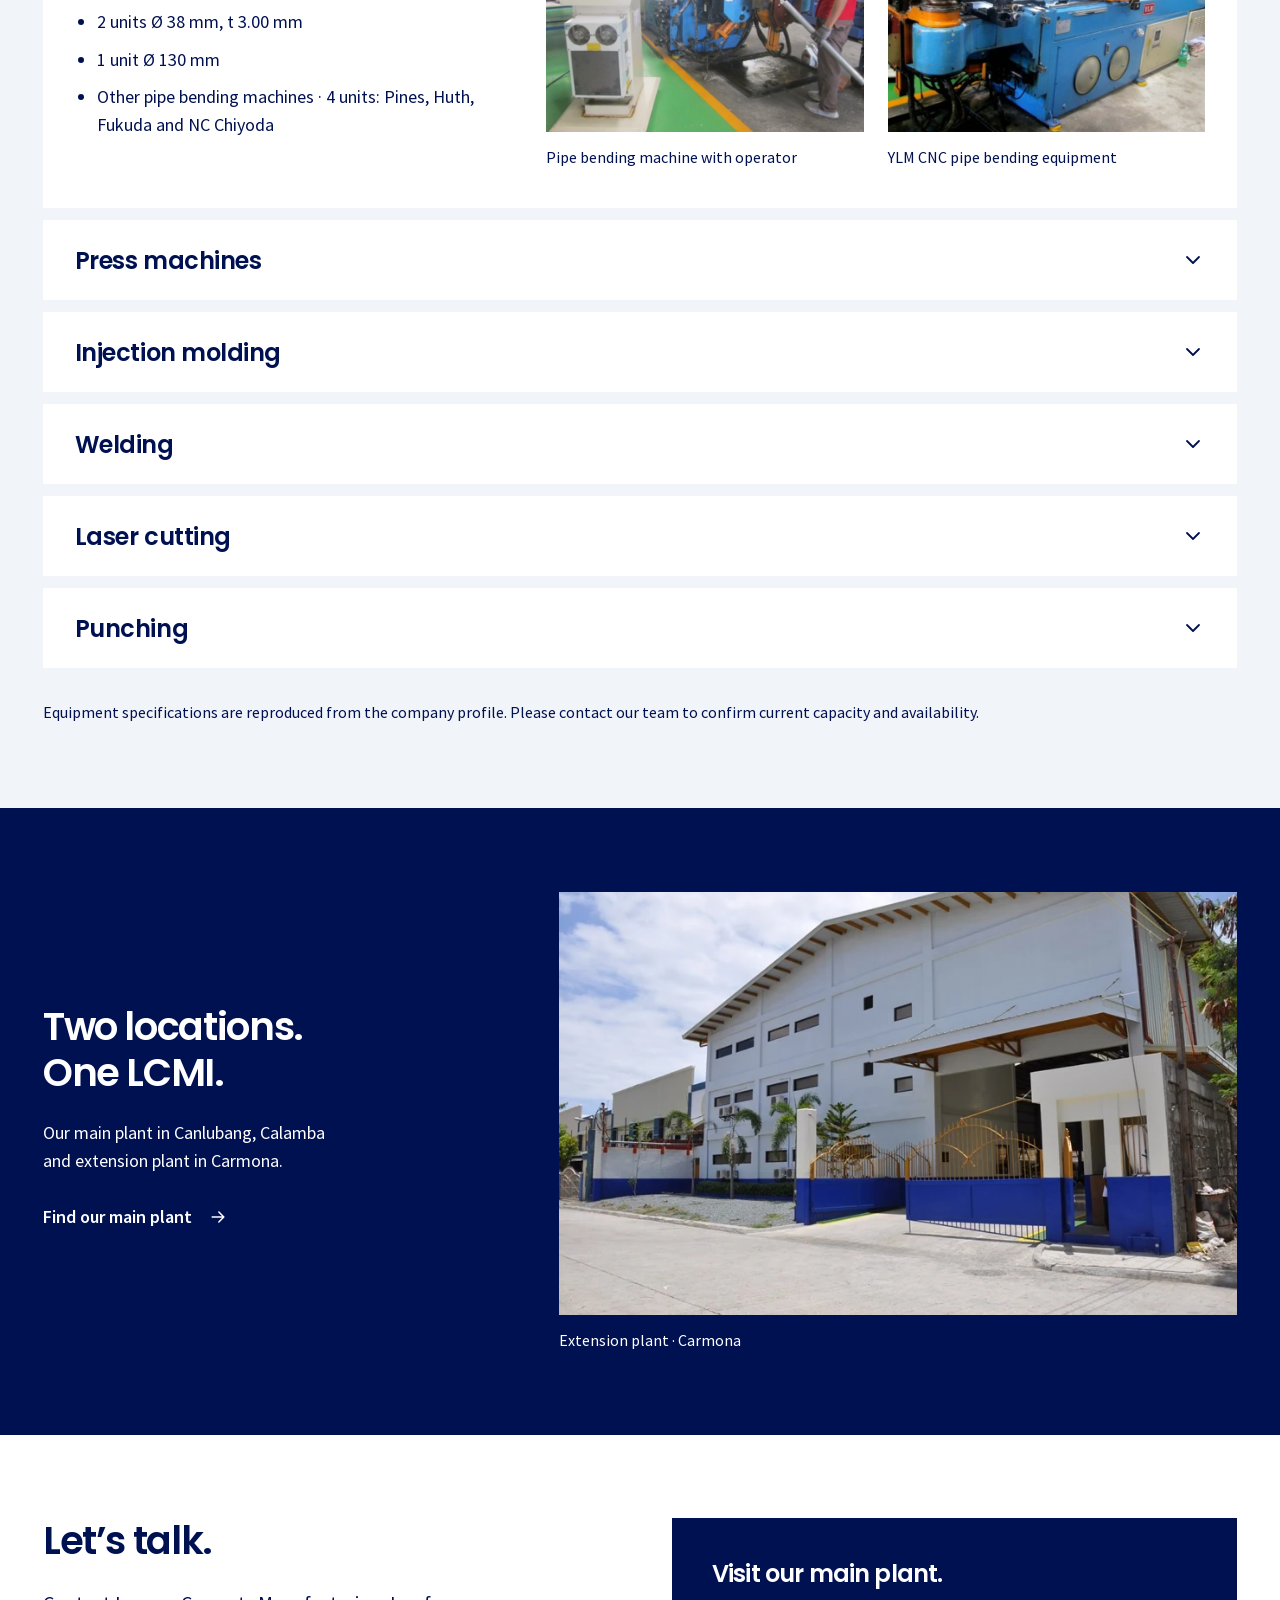
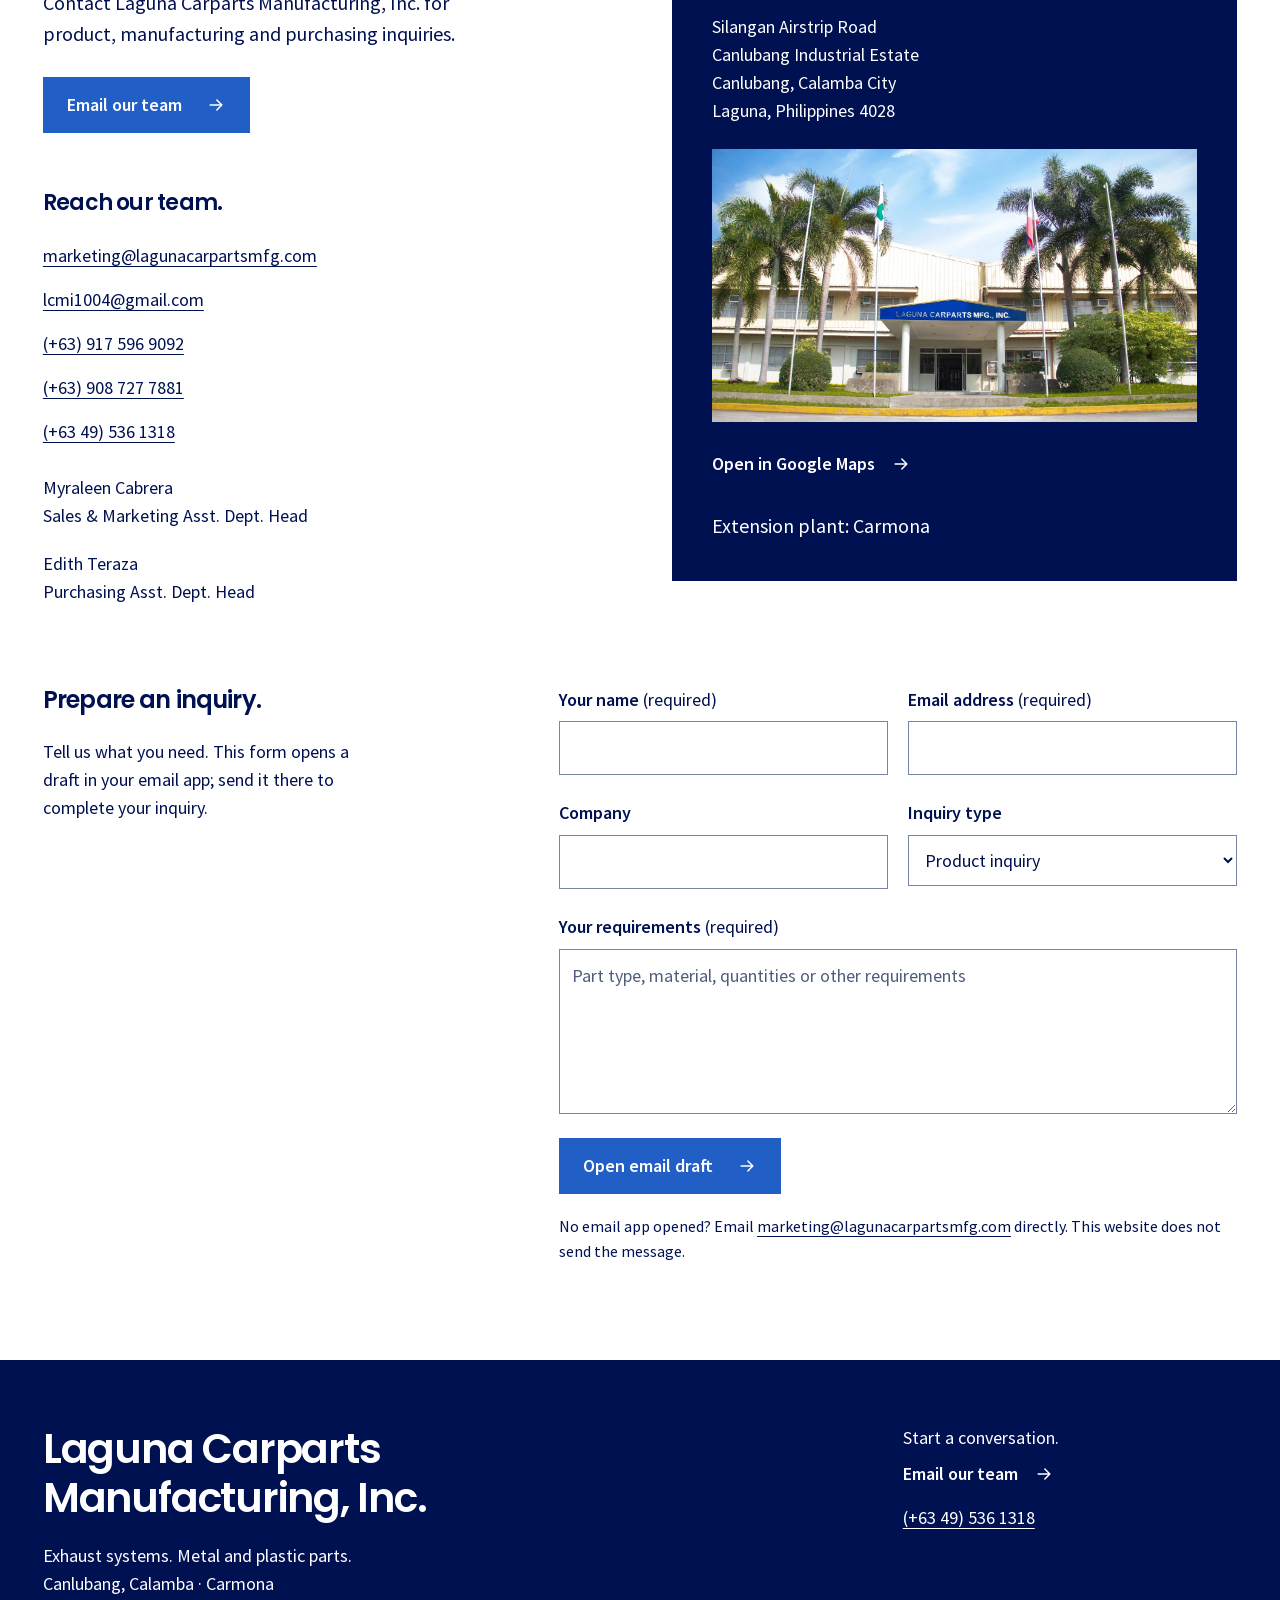
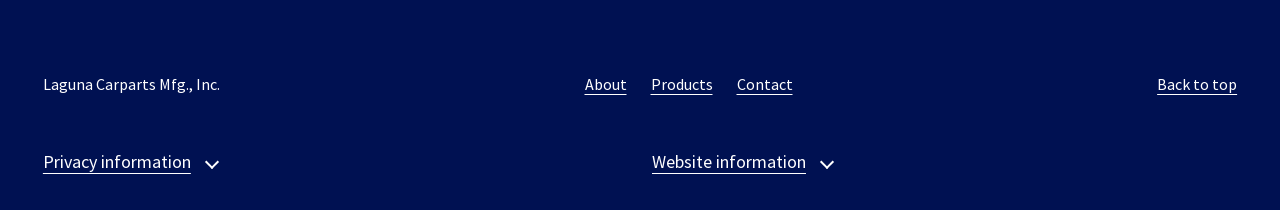
==== commit 7df60ea4: "Refactor terms and conditions page, add one-page layout styles and scripts - Updated terms and condi" ====
--- a/about.html
+++ b/about.html
@@ -2,629 +2,21 @@
 <html lang="en">
   <head>
     <meta charset="utf-8" />
-    <meta name="viewport" content="width=device-width, initial-scale=1" />
-    <meta name="theme-color" content="#001152" />
+    <meta name="viewport" content="width=device-width,initial-scale=1" />
     <title>About LCMI | Laguna Carparts Mfg., Inc.</title>
-    <meta
-      name="description"
-      content="Learn about Laguna Carparts Manufacturing, Inc., established in October 2004, and view its company profile, facilities, quality policy and historical records."
-    />
-    <link rel="icon" type="image/png" href="assets/images/favicon.png" />
-    <link rel="stylesheet" href="assets/fonts/poppins.css" />
-    <link rel="stylesheet" href="assets/fonts/source-sans-pro.css" />
-    <link rel="stylesheet" href="css/site.css?v=about-2" />
-    <link rel="stylesheet" href="css/styles.css" />
-    <script src="js/main.js" defer></script>
+    <meta name="robots" content="noindex" />
+    <link rel="canonical" href="index.html" />
+    <meta http-equiv="refresh" content="0;url=index.html#about" />
+    <script src="js/redirect.js" data-section="about"></script>
   </head>
-  <body id="top">
-    <a class="skip-link" href="#main">Skip to content</a>
-    <header class="site-header">
-      <div class="header-inner wrap">
-        <a
-          class="brand"
-          href="index.html"
-          aria-label="Laguna Carparts Manufacturing, Inc. home"
-          ><img
-            src="assets/images/4-YBg86GPN9WuVxKGg.png"
-            width="350"
-            height="88"
-            alt="Laguna Carparts Manufacturing, Inc."
-        /></a>
-        <button
-          class="menu-toggle"
-          type="button"
-          aria-controls="site-nav"
-          aria-expanded="false"
-          aria-label="Open navigation"
-          hidden
+  <body>
+    <main>
+      <h1>This content has moved.</h1>
+      <p>
+        <a href="index.html#about"
+          >Continue to Laguna Carparts Manufacturing, Inc.</a
         >
-          <span>Menu</span
-          ><svg viewBox="0 0 24 24" width="24" height="24" aria-hidden="true">
-            <path
-              d="M3 7h18M3 17h18"
-              fill="none"
-              stroke="currentColor"
-              stroke-width="2"
-            />
-          </svg>
-        </button>
-        <nav id="site-nav" aria-label="Main navigation">
-          <a href="index.html">Home</a
-          ><a href="about.html" aria-current="page">About</a
-          ><a href="products.html">Products</a
-          ><a href="facilities.html">Facilities</a
-          ><a href="contact.html">Contact</a>
-        </nav>
-      </div>
-    </header>
-    <main id="main" tabindex="-1">
-      <section class="page-intro wrap">
-        <h1>About LCMI.</h1>
-        <p>
-          Laguna Carparts Manufacturing, Inc. supports the Original Equipment
-          supply chain of the local automotive industry.
-        </p>
-        <a class="button" href="contact.html"
-          >Contact our team<svg
-            viewBox="0 0 24 24"
-            width="20"
-            height="20"
-            aria-hidden="true"
-          >
-            <path
-              d="M5 12h14m-6-6 6 6-6 6"
-              fill="none"
-              stroke="currentColor"
-              stroke-width="1.8"
-              stroke-linecap="round"
-              stroke-linejoin="round"
-            /></svg
-        ></a>
-        <nav class="section-nav" aria-label="About page sections">
-          <a href="#company">Company profile</a>
-          <a href="#officers">Company officers</a>
-          <a href="#quality">Quality policy</a>
-          <a href="#records">Certificates &amp; awards</a>
-        </nav>
-      </section>
-      <section class="profile-section wrap" id="company">
-        <div class="section-heading">
-          <h2>Our company.</h2>
-          <div>
-            <p>
-              Established October 1, 2004, in Canlubang, Calamba City, Laguna.
-            </p>
-          </div>
-        </div>
-        <div class="profile-layout">
-          <figure>
-            <a
-              class="image-preview"
-              href="assets/images/orig-YbND7J738wFeJaZM.jpg"
-              data-gallery
-              aria-label="Enlarge: LCMI main plant in Canlubang"
-              ><img
-                src="assets/images/optimized/orig-YbND7J738wFeJaZM.webp"
-                alt="LCMI main plant in Canlubang"
-                width="1600"
-                height="1067"
-                loading="lazy"
-                decoding="async" /><span class="image-hint"
-                >View image
-                <svg
-                  viewBox="0 0 24 24"
-                  width="20"
-                  height="20"
-                  aria-hidden="true"
-                >
-                  <path
-                    d="M5 12h14m-6-6 6 6-6 6"
-                    fill="none"
-                    stroke="currentColor"
-                    stroke-width="1.8"
-                    stroke-linecap="round"
-                    stroke-linejoin="round"
-                  /></svg></span
-            ></a>
-            <figcaption>Main plant · Canlubang, Calamba</figcaption>
-          </figure>
-          <dl class="profile-details">
-            <div>
-              <dt>Products</dt>
-              <dd>
-                Automotive exhaust systems; automotive and appliance metal and
-                plastic parts.
-              </dd>
-            </div>
-            <div>
-              <dt>Factory</dt>
-              <dd>
-                Silangan Airstrip Road, Canlubang Industrial Estate, Canlubang,
-                Calamba City, Laguna, Philippines 4028
-              </dd>
-            </div>
-            <div>
-              <dt>Factory area</dt>
-              <dd>Land: 12,000 m² · Building: 10,000 m²</dd>
-            </div>
-            <div>
-              <dt>People</dt>
-              <dd>
-                149 employees: 84 indirect and 65 direct (company profile,
-                October 2024).
-              </dd>
-            </div>
-            <div>
-              <dt>Technical assistance</dt>
-              <dd>
-                Crefact Corporation, Japan (formerly Sankei Industry Co., Ltd.).
-              </dd>
-            </div>
-            <div>
-              <dt>Sister companies</dt>
-              <dd>
-                Almazora Motors Corporation; Almazora Fujino Metal Industries;
-                DK-dwa Automotive Parts (Phils.) Corporation.
-              </dd>
-            </div>
-            <div>
-              <dt>Bank references</dt>
-              <dd>Bank of the Philippine Island; Equicom Savings Bank.</dd>
-            </div>
-          </dl>
-        </div>
-      </section>
-      <section class="people-section wrap" id="officers">
-        <div class="section-heading">
-          <h2>Company officers.</h2>
-        </div>
-        <dl class="officers">
-          <div>
-            <dt>Chairman / President</dt>
-            <dd>Mr. Cecilio D. Almazora</dd>
-          </div>
-          <div>
-            <dt>Executive Vice President</dt>
-            <dd>Mr. Conrad H. Almazora</dd>
-          </div>
-          <div>
-            <dt>Secretary</dt>
-            <dd>Mr. Cecilio H. Almazora Jr.</dd>
-          </div>
-          <div>
-            <dt>Treasurer</dt>
-            <dd>Mr. Encarnacion H. Almazora</dd>
-          </div>
-        </dl>
-        <div class="profile-contacts">
-          <h3>Company profile contacts.</h3>
-          <ul>
-            <li>
-              <strong>Mr. Conrad Almazora</strong
-              ><span>Executive Vice President / COO</span>
-            </li>
-            <li>
-              <strong>Mr. Ronald P. Lazo</strong><span>Marketing Manager</span>
-            </li>
-            <li>
-              <strong>Ms. Myraleen M. Cabrera</strong
-              ><span>Marketing Assistant Supervisor</span>
-            </li>
-          </ul>
-          <a class="text-link" href="contact.html">View contact details</a>
-        </div>
-      </section>
-      <section class="quality-section wrap" id="quality">
-        <div class="section-heading">
-          <h2>Quality & environment.</h2>
-          <div>
-            <p>Our policy, as published in the LCMI company profile.</p>
-          </div>
-        </div>
-        <div class="policy-layout">
-          <div class="policy-intro">
-            <p>
-              As we conduct our business, Laguna Carparts Mfg., Inc, an OEM
-              manufacturer of Exhaust systems, metal, and plastic parts for the
-              automotive, appliance, and electronics industry, is committed to
-              satisfying our customers and protecting and improving our
-              environment.
-            </p>
-            <p>
-              The highest priority in our job is understanding our
-              customer&#x27;s quality and environmental requirements, needs, and
-              expectations.
-            </p>
-          </div>
-          <div class="policy-commitments">
-            <p>
-              To satisfy these requirements and expectations, we are guided by
-              the principles of
-            </p>
-            <ul class="policy-principles">
-              <li>Excellent Quality</li>
-              <li>On-time Delivery</li>
-              <li>On-time development</li>
-              <li>Lowest cost possible</li>
-              <li>Compliance with all legal and regulatory requirements</li>
-              <li>Compliance with customer-specific requirements</li>
-              <li>Inclusion of environmental and safety factors during APQP</li>
-              <li>A good relationship with all our interested parties</li>
-            </ul>
-          </div>
-          <div class="policy-close">
-            <p>
-              Through continuous education and training, we are building the
-              company&#x27;s reputation and the morale of the employees.
-            </p>
-            <p>
-              We treat challenges as opportunities for the growth of our company
-              and our people.
-            </p>
-            <p>
-              We are driven to provide more than what our customers require.
-            </p>
-            <p>At Laguna Carparts, Customers&#x27; Delight is Assured.</p>
-          </div>
-        </div>
-      </section>
-      <section class="records-section wrap" id="records">
-        <div class="section-heading">
-          <h2>Certificates & awards.</h2>
-          <div>
-            <p>
-              Historical records from the company profile. Contact LCMI for
-              current certification status. Select an image to view the full
-              record.
-            </p>
-          </div>
-        </div>
-        <ul class="record-list">
-          <li>QS 9000 compliant, as listed in the source profile</li>
-          <li>
-            ISO/TS 16949:2002 · certified July 2008 · CI-VCA Certificate No.
-            0069327
-          </li>
-          <li>
-            ISO 14001:2004 · certified November 2007 · AJA Certificate No.
-            AJA07/12089
-          </li>
-          <li>Ford Q1 · September 2008</li>
-          <li>
-            The source profile lists work toward ISO 14001:2015 and ISO
-            9001:2015. Current status requires confirmation.
-          </li>
-        </ul>
-        <div class="record-group">
-          <h3>Quality records.</h3>
-          <div class="record-grid record-grid--documents">
-            <figure>
-              <a
-                class="image-preview"
-                href="assets/images/3-mxBxqJk4QwtK3nVx.png"
-                data-gallery
-                aria-label="Enlarge: ISO 14001 registration certificate"
-                ><img
-                  src="assets/images/optimized/3-mxBxqJk4QwtK3nVx.webp"
-                  alt="ISO 14001 registration certificate"
-                  width="1131"
-                  height="1600"
-                  loading="lazy"
-                  decoding="async" /><span class="image-hint"
-                  >View image
-                  <svg
-                    viewBox="0 0 24 24"
-                    width="20"
-                    height="20"
-                    aria-hidden="true"
-                  >
-                    <path
-                      d="M5 12h14m-6-6 6 6-6 6"
-                      fill="none"
-                      stroke="currentColor"
-                      stroke-width="1.8"
-                      stroke-linecap="round"
-                      stroke-linejoin="round"
-                    /></svg></span
-              ></a>
-              <figcaption>ISO 14001 registration certificate</figcaption>
-            </figure>
-            <figure>
-              <a
-                class="image-preview"
-                href="assets/images/4-AMqXOJPb0MHoVVNn.png"
-                data-gallery
-                aria-label="Enlarge: ISO registration schedule"
-                ><img
-                  src="assets/images/optimized/4-AMqXOJPb0MHoVVNn.webp"
-                  alt="ISO registration schedule"
-                  width="1131"
-                  height="1600"
-                  loading="lazy"
-                  decoding="async" /><span class="image-hint"
-                  >View image
-                  <svg
-                    viewBox="0 0 24 24"
-                    width="20"
-                    height="20"
-                    aria-hidden="true"
-                  >
-                    <path
-                      d="M5 12h14m-6-6 6 6-6 6"
-                      fill="none"
-                      stroke="currentColor"
-                      stroke-width="1.8"
-                      stroke-linecap="round"
-                      stroke-linejoin="round"
-                    /></svg></span
-              ></a>
-              <figcaption>ISO registration schedule</figcaption>
-            </figure>
-            <figure>
-              <a
-                class="image-preview"
-                href="assets/images/2-mP4Xjyow61CJ4QMZ.png"
-                data-gallery
-                aria-label="Enlarge: ISO/TS 16949 certificate"
-                ><img
-                  src="assets/images/optimized/2-mP4Xjyow61CJ4QMZ.webp"
-                  alt="ISO/TS 16949 certificate"
-                  width="1131"
-                  height="1600"
-                  loading="lazy"
-                  decoding="async" /><span class="image-hint"
-                  >View image
-                  <svg
-                    viewBox="0 0 24 24"
-                    width="20"
-                    height="20"
-                    aria-hidden="true"
-                  >
-                    <path
-                      d="M5 12h14m-6-6 6 6-6 6"
-                      fill="none"
-                      stroke="currentColor"
-                      stroke-width="1.8"
-                      stroke-linecap="round"
-                      stroke-linejoin="round"
-                    /></svg></span
-              ></a>
-              <figcaption>ISO/TS 16949 certificate</figcaption>
-            </figure>
-            <figure>
-              <a
-                class="image-preview"
-                href="assets/images/1-m5KWNz7GE9U2No7P.png"
-                data-gallery
-                aria-label="Enlarge: Ford Q1 preferred quality status award"
-                ><img
-                  src="assets/images/optimized/1-m5KWNz7GE9U2No7P.webp"
-                  alt="Ford Q1 preferred quality status award"
-                  width="1131"
-                  height="1600"
-                  loading="lazy"
-                  decoding="async" /><span class="image-hint"
-                  >View image
-                  <svg
-                    viewBox="0 0 24 24"
-                    width="20"
-                    height="20"
-                    aria-hidden="true"
-                  >
-                    <path
-                      d="M5 12h14m-6-6 6 6-6 6"
-                      fill="none"
-                      stroke="currentColor"
-                      stroke-width="1.8"
-                      stroke-linecap="round"
-                      stroke-linejoin="round"
-                    /></svg></span
-              ></a>
-              <figcaption>Ford Q1 preferred quality status award</figcaption>
-            </figure>
-          </div>
-        </div>
-        <div class="record-group">
-          <h3>Customer recognition.</h3>
-          <div class="record-grid record-grid--awards">
-            <figure>
-              <a
-                class="image-preview"
-                href="assets/images/2-AMqxKBEJ2VHQVL7D.png"
-                data-gallery
-                aria-label="Enlarge: LCMI company awards"
-                ><img
-                  src="assets/images/optimized/2-AMqxKBEJ2VHQVL7D.webp"
-                  alt="LCMI company awards"
-                  width="1600"
-                  height="1280"
-                  loading="lazy"
-                  decoding="async" /><span class="image-hint"
-                  >View image
-                  <svg
-                    viewBox="0 0 24 24"
-                    width="20"
-                    height="20"
-                    aria-hidden="true"
-                  >
-                    <path
-                      d="M5 12h14m-6-6 6 6-6 6"
-                      fill="none"
-                      stroke="currentColor"
-                      stroke-width="1.8"
-                      stroke-linecap="round"
-                      stroke-linejoin="round"
-                    /></svg></span
-              ></a>
-              <figcaption>LCMI company awards</figcaption>
-            </figure>
-            <figure>
-              <a
-                class="image-preview"
-                href="assets/images/3-A85ZOvzWzJCaQEJQ.png"
-                data-gallery
-                aria-label="Enlarge: LCMI quality and delivery awards"
-                ><img
-                  src="assets/images/optimized/3-A85ZOvzWzJCaQEJQ.webp"
-                  alt="LCMI quality and delivery awards"
-                  width="1600"
-                  height="1280"
-                  loading="lazy"
-                  decoding="async" /><span class="image-hint"
-                  >View image
-                  <svg
-                    viewBox="0 0 24 24"
-                    width="20"
-                    height="20"
-                    aria-hidden="true"
-                  >
-                    <path
-                      d="M5 12h14m-6-6 6 6-6 6"
-                      fill="none"
-                      stroke="currentColor"
-                      stroke-width="1.8"
-                      stroke-linecap="round"
-                      stroke-linejoin="round"
-                    /></svg></span
-              ></a>
-              <figcaption>LCMI quality and delivery awards</figcaption>
-            </figure>
-            <figure>
-              <a
-                class="image-preview"
-                href="assets/images/4-m2WlZxn73ete7EgQ.png"
-                data-gallery
-                aria-label="Enlarge: LCMI customer recognition awards"
-                ><img
-                  src="assets/images/optimized/4-m2WlZxn73ete7EgQ.webp"
-                  alt="LCMI customer recognition awards"
-                  width="1600"
-                  height="1280"
-                  loading="lazy"
-                  decoding="async" /><span class="image-hint"
-                  >View image
-                  <svg
-                    viewBox="0 0 24 24"
-                    width="20"
-                    height="20"
-                    aria-hidden="true"
-                  >
-                    <path
-                      d="M5 12h14m-6-6 6 6-6 6"
-                      fill="none"
-                      stroke="currentColor"
-                      stroke-width="1.8"
-                      stroke-linecap="round"
-                      stroke-linejoin="round"
-                    /></svg></span
-              ></a>
-              <figcaption>LCMI customer recognition awards</figcaption>
-            </figure>
-            <figure>
-              <a
-                class="image-preview"
-                href="assets/images/5-AVLzRv8qvDUJ94ZL.png"
-                data-gallery
-                aria-label="Enlarge: Recognition for quality, delivery, product excellence and cost reduction"
-                ><img
-                  src="assets/images/optimized/5-AVLzRv8qvDUJ94ZL.webp"
-                  alt="Recognition for quality, delivery, product excellence and cost reduction"
-                  width="1600"
-                  height="1280"
-                  loading="lazy"
-                  decoding="async" /><span class="image-hint"
-                  >View image
-                  <svg
-                    viewBox="0 0 24 24"
-                    width="20"
-                    height="20"
-                    aria-hidden="true"
-                  >
-                    <path
-                      d="M5 12h14m-6-6 6 6-6 6"
-                      fill="none"
-                      stroke="currentColor"
-                      stroke-width="1.8"
-                      stroke-linecap="round"
-                      stroke-linejoin="round"
-                    /></svg></span
-              ></a>
-              <figcaption>
-                Recognition for quality, delivery, product excellence and cost
-                reduction
-              </figcaption>
-            </figure>
-          </div>
-        </div>
-      </section>
-      <section class="inquiry wrap">
-        <div class="section-heading">
-          <h2>Let’s talk parts.</h2>
-          <div>
-            <p>
-              Discuss your component requirements with our sales and marketing
-              team.
-            </p>
-            <a class="text-link" href="contact.html"
-              >Contact our team<svg
-                viewBox="0 0 24 24"
-                width="20"
-                height="20"
-                aria-hidden="true"
-              >
-                <path
-                  d="M5 12h14m-6-6 6 6-6 6"
-                  fill="none"
-                  stroke="currentColor"
-                  stroke-width="1.8"
-                  stroke-linecap="round"
-                  stroke-linejoin="round"
-                /></svg
-            ></a>
-          </div>
-        </div>
-      </section>
+      </p>
     </main>
-    <footer class="site-footer">
-      <div class="wrap footer-main">
-        <div>
-          <a class="footer-name" href="index.html"
-            >Laguna Carparts<br />Manufacturing, Inc.</a
-          >
-          <p>
-            Exhaust systems. Metal and plastic parts.<br />Canlubang, Calamba ·
-            Carmona
-          </p>
-        </div>
-        <div class="footer-contact">
-          <p>Start a conversation.</p>
-          <a class="text-link" href="mailto:marketing@lagunacarpartsmfg.com"
-            >Email our team<svg
-              viewBox="0 0 24 24"
-              width="20"
-              height="20"
-              aria-hidden="true"
-            >
-              <path
-                d="M5 12h14m-6-6 6 6-6 6"
-                fill="none"
-                stroke="currentColor"
-                stroke-width="1.8"
-                stroke-linecap="round"
-                stroke-linejoin="round"
-              /></svg></a
-          ><a href="tel:+63495361318">(+63 49) 536 1318</a>
-        </div>
-      </div>
-      <div class="wrap footer-bottom">
-        <p>Laguna Carparts Mfg., Inc.</p>
-        <nav aria-label="Footer navigation">
-          <a href="contact.html">Contact</a
-          ><a href="privacy-policy.html">Privacy information</a
-          ><a href="terms-and-conditions.html">Website information</a>
-        </nav>
-        <a href="#top">Back to top</a>
-      </div>
-    </footer>
   </body>
 </html>
